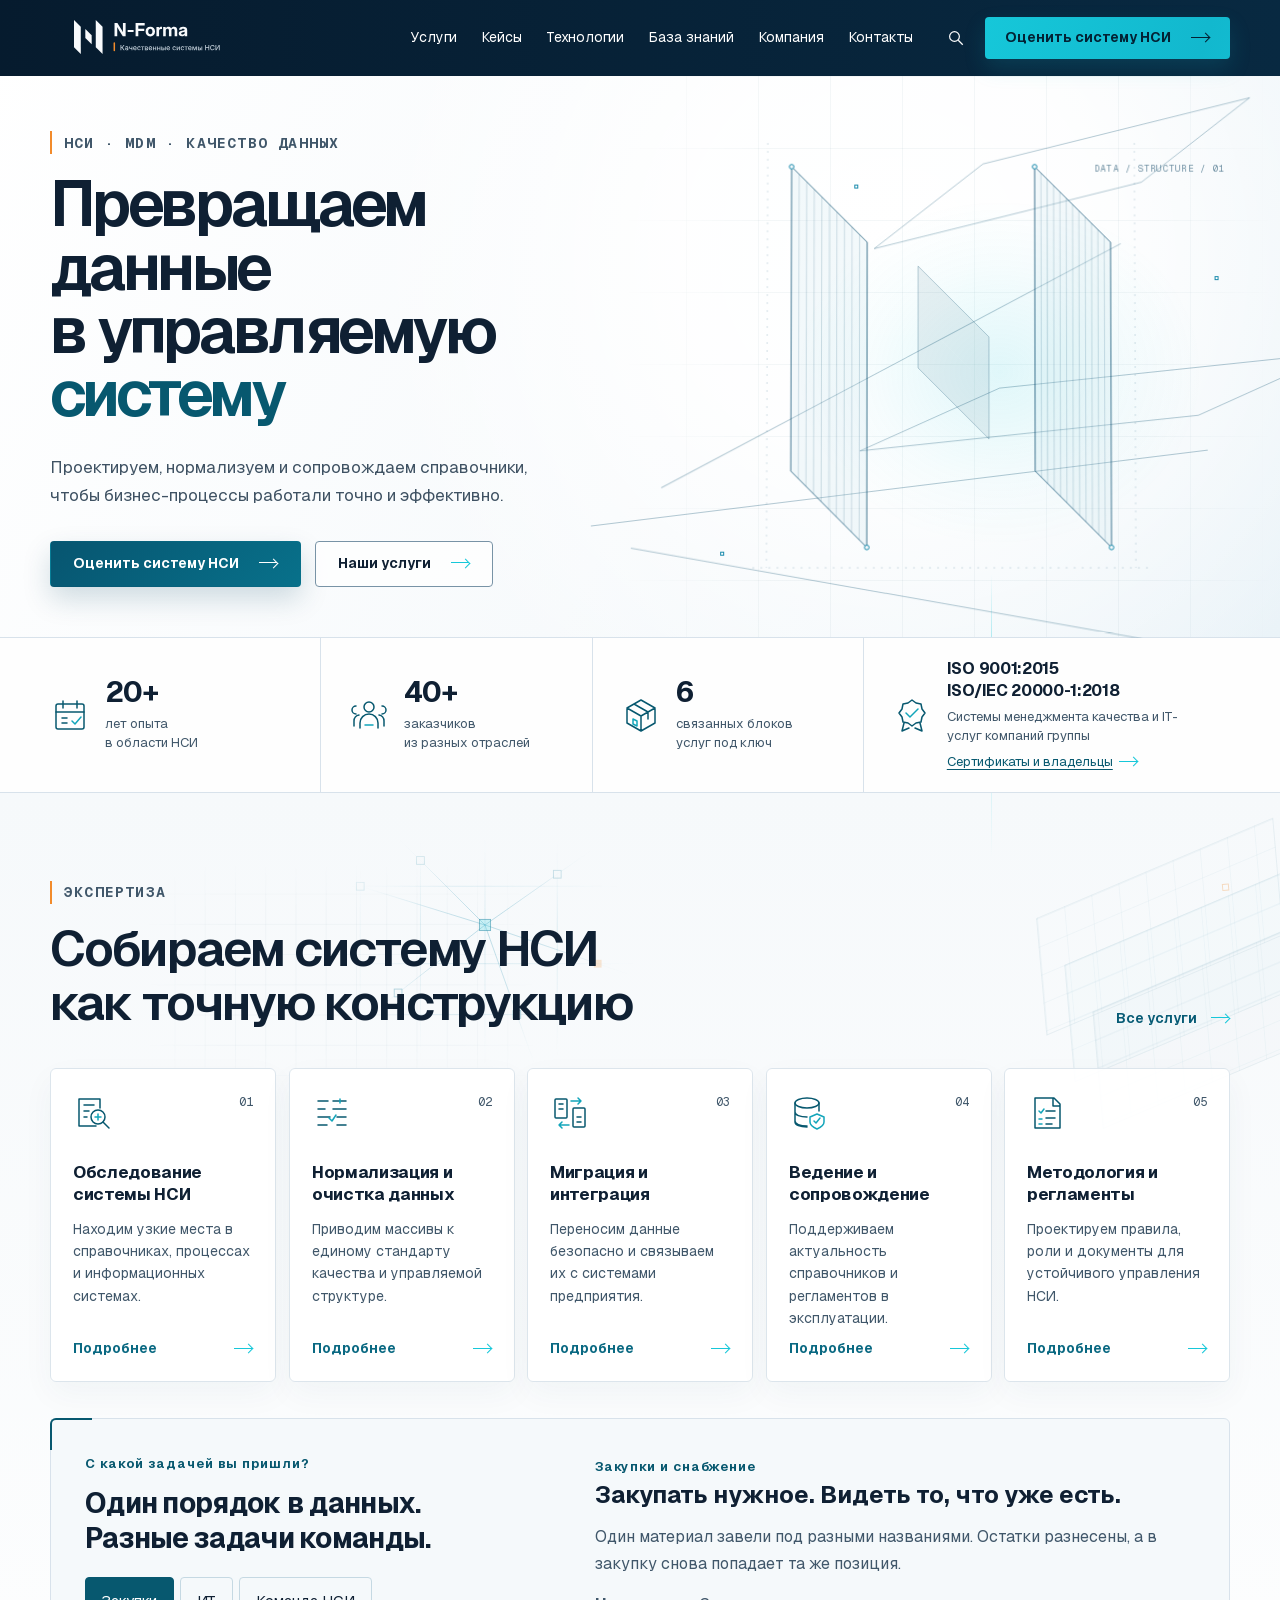
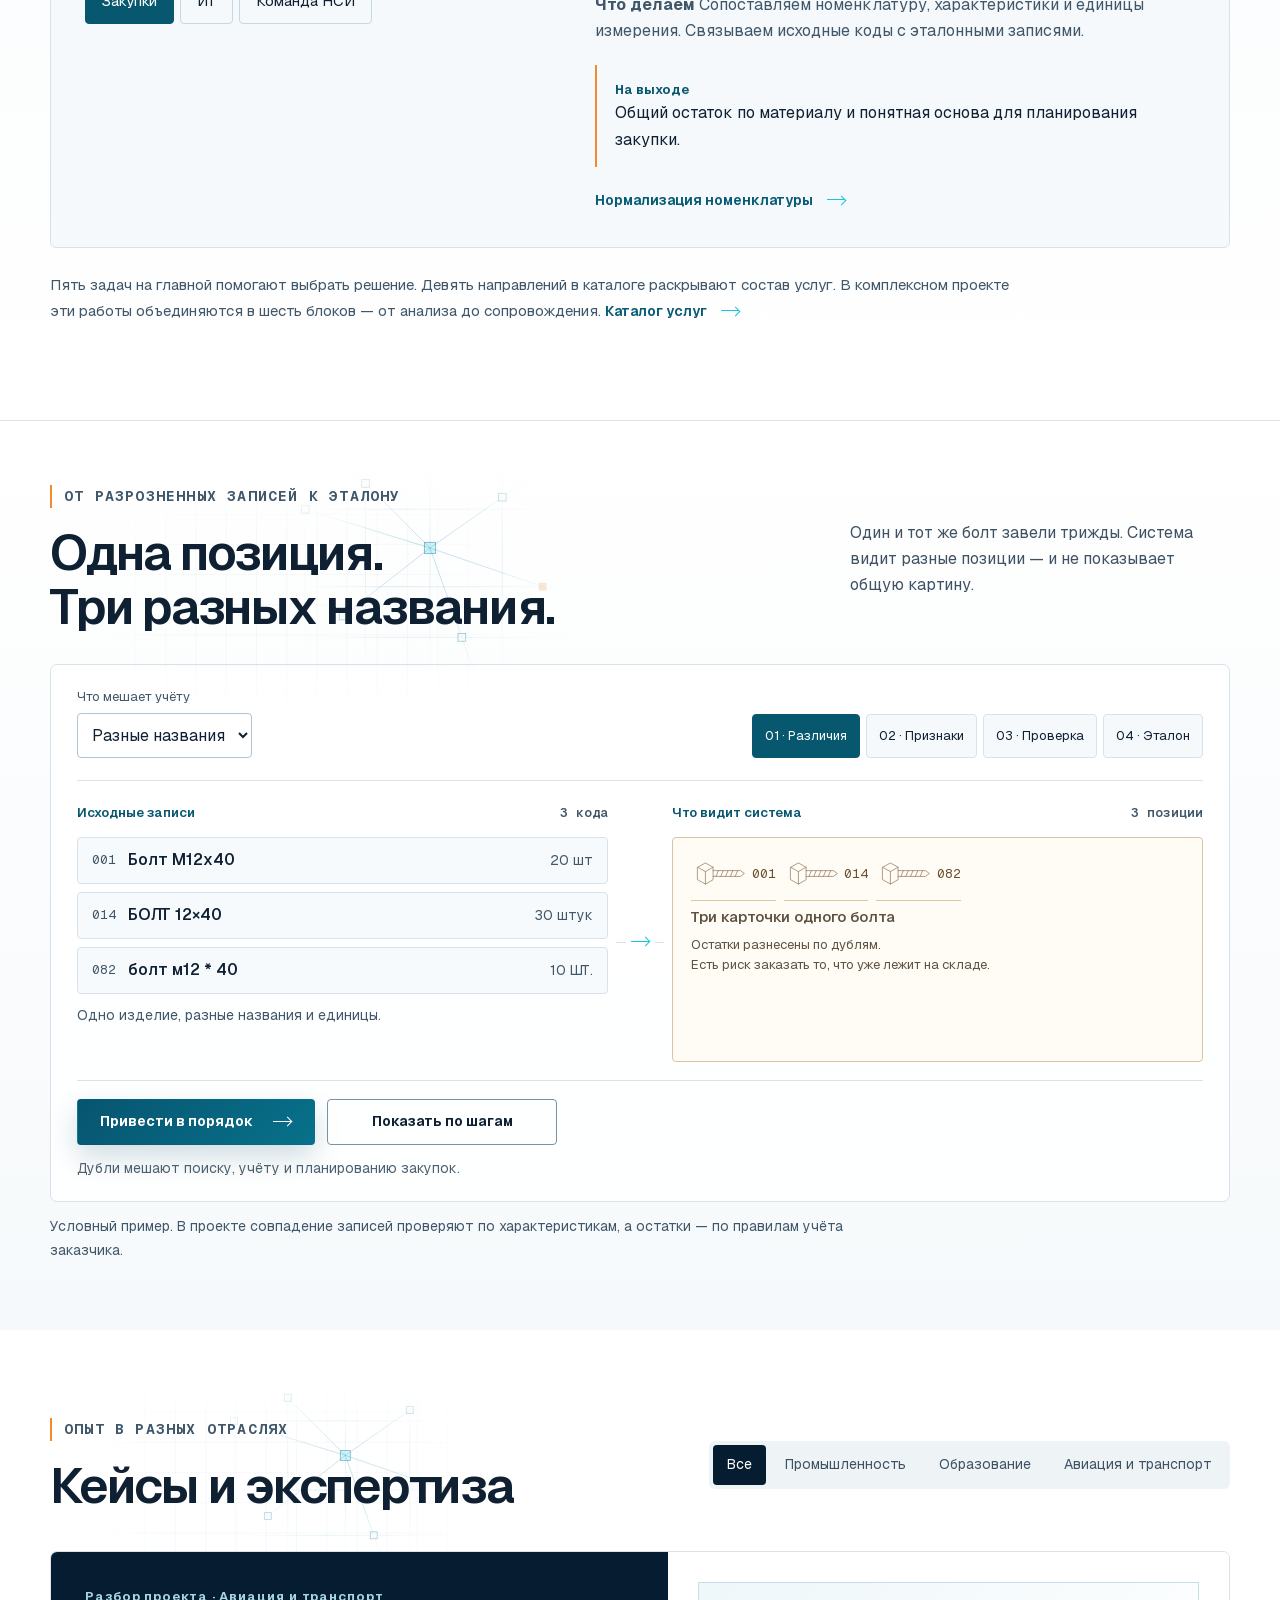
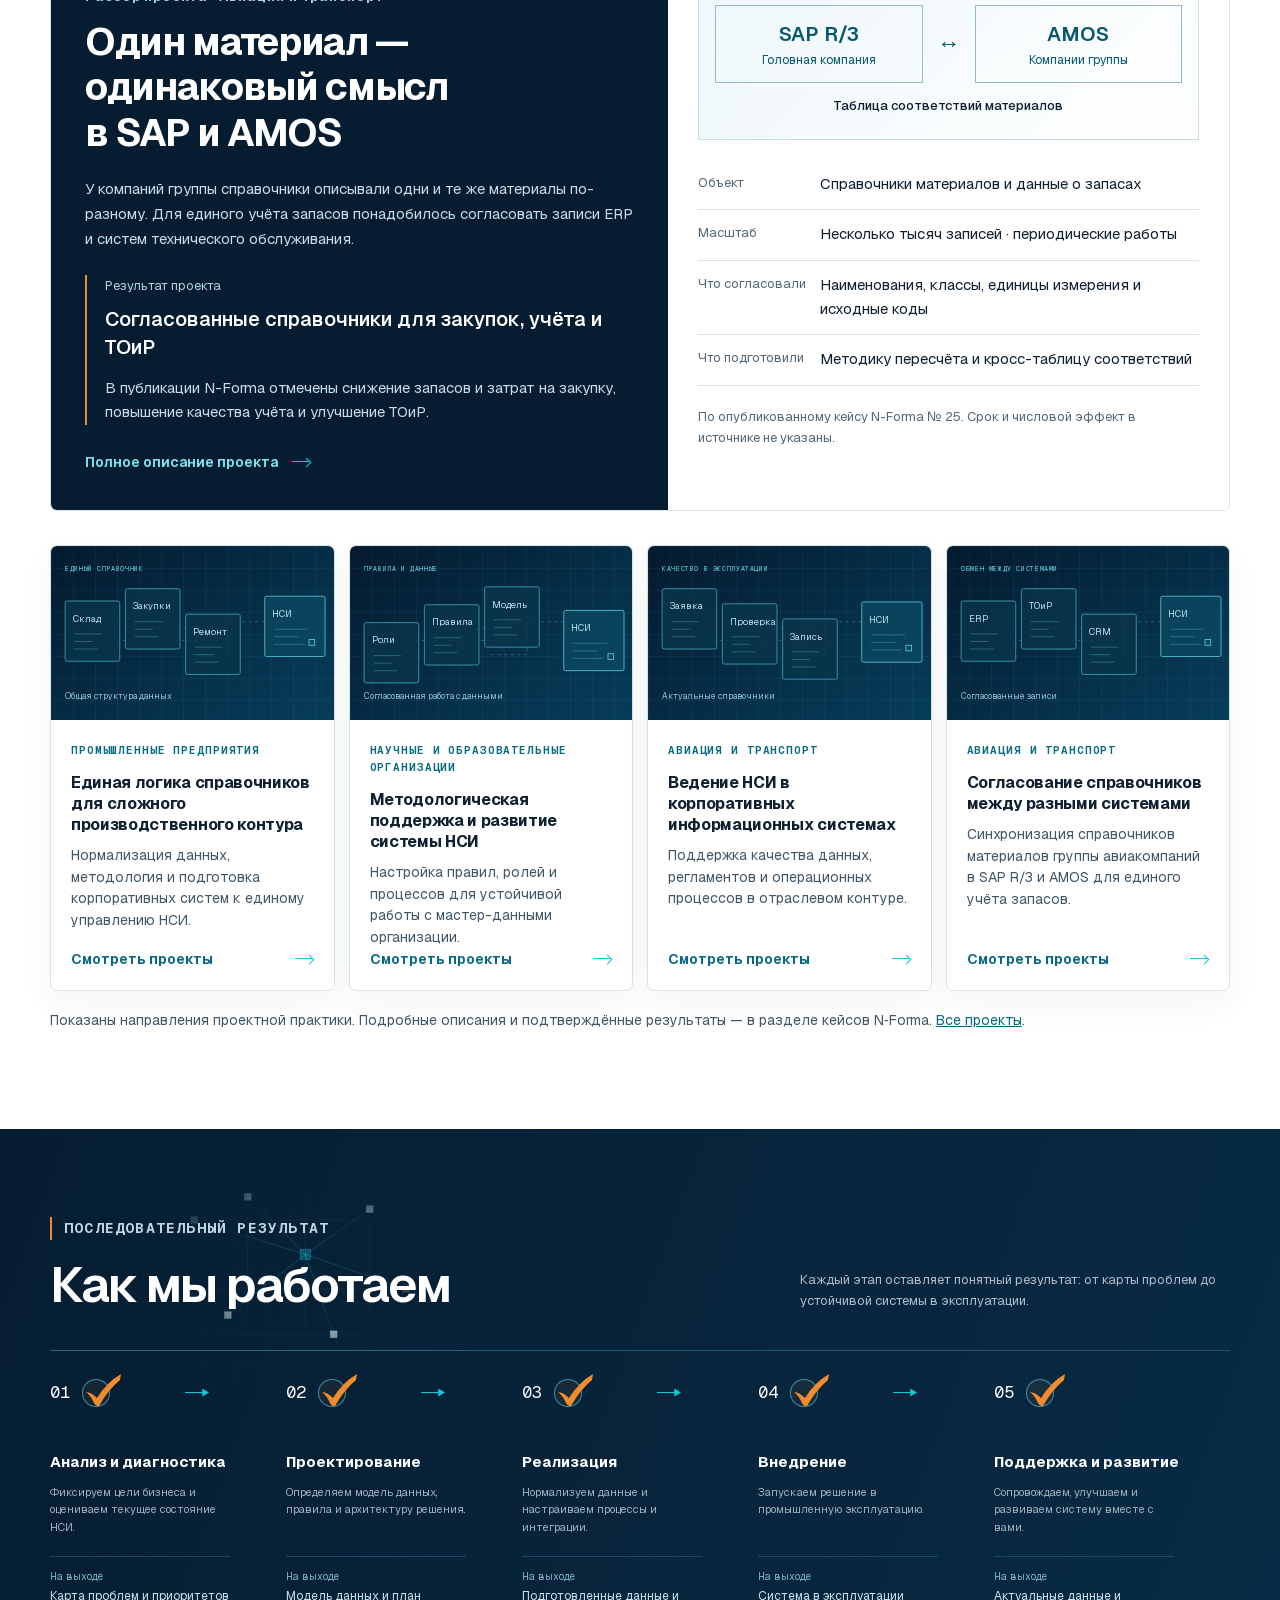
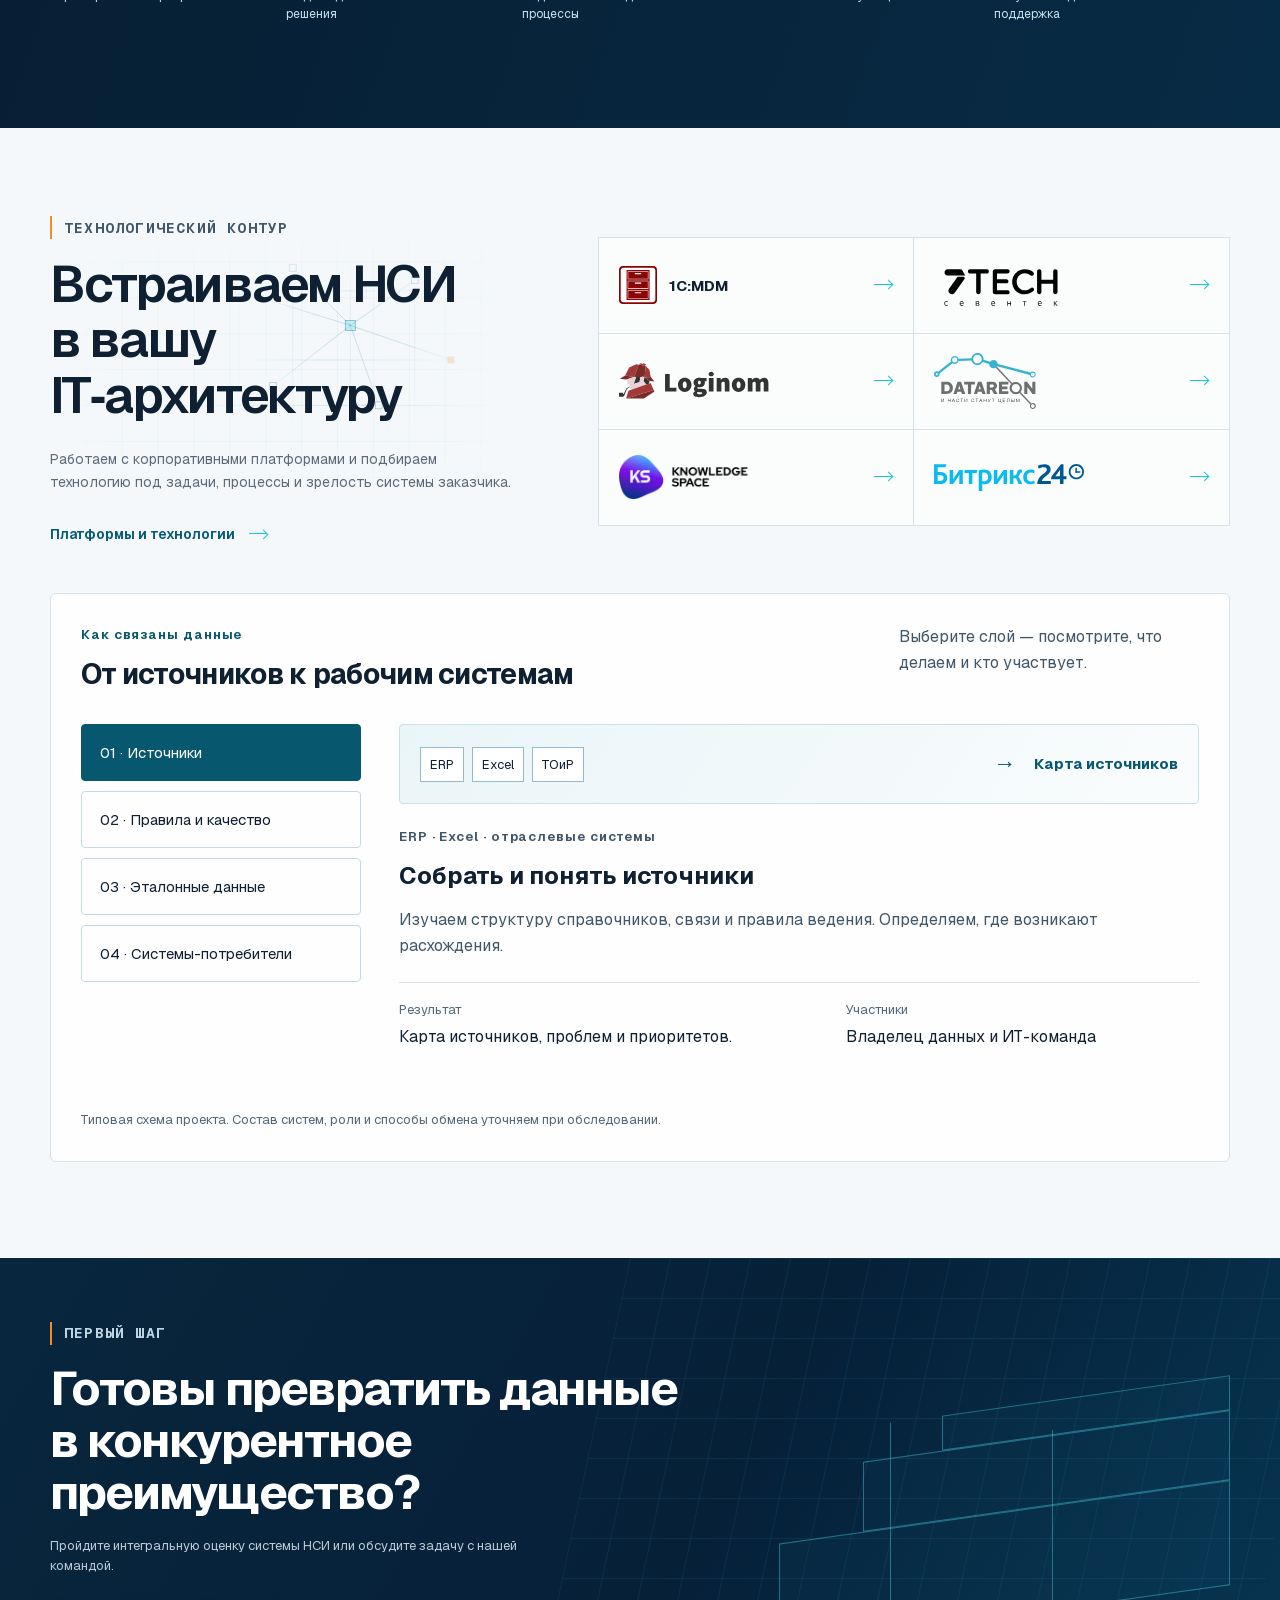
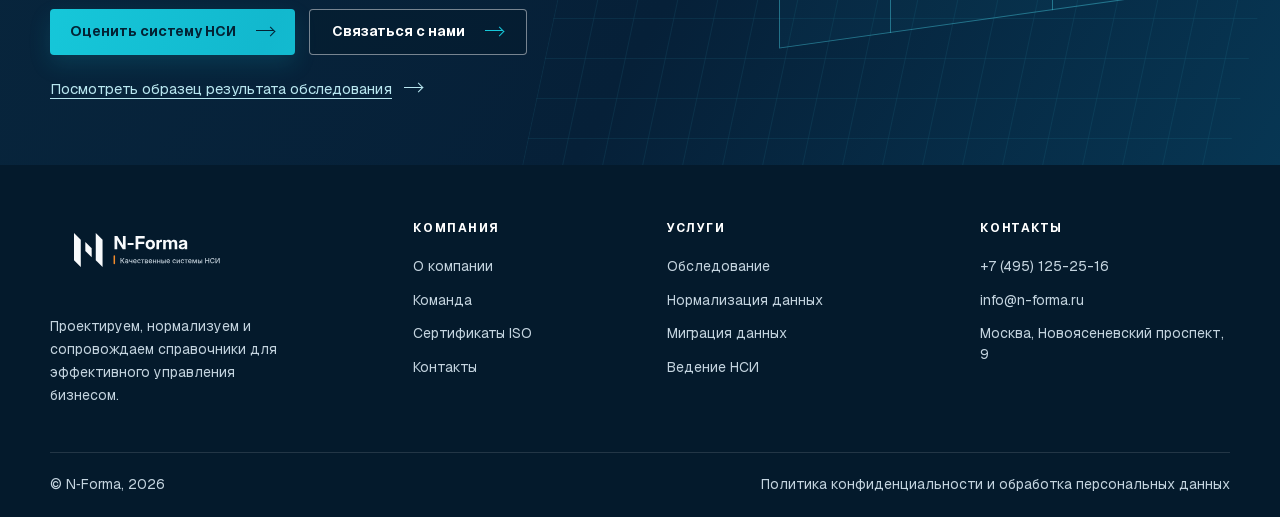
==== index.html @ 67348733 "Update N-Forma website preview" ====
<!doctype html>
<html lang="ru">


<head>


  <meta charset="utf-8"><meta name="viewport" content="width=device-width,initial-scale=1">


  <title>N-Forma — качественные системы НСИ</title>


  <meta name="description" content="Обследование, нормализация и сопровождение системы НСИ. Реальные проекты и понятный путь к решению вашей задачи.">


  <link rel="icon" href="assets/favicon.svg" type="image/svg+xml">


  <link rel="stylesheet" href="styles.css"><script src="data.js?v=3a1f47add6fd" defer></script><script src="prototype-cases.js?v=3a1f47add6fd" defer></script><script src="site-interactions.js?v=3a1f47add6fd" defer></script><script src="main.js?v=3a1f47add6fd" defer></script>


<link rel="stylesheet" href="arrow-alignment.css"><link rel="stylesheet" href="navigation-state.css"><link rel="stylesheet" href="living-blueprint.css?v=c38be927a0c7"><script src="living-blueprint.js?v=c38be927a0c7" defer></script><link rel="stylesheet" href="site-interactions.css?v=3a1f47add6fd"><link rel="stylesheet" href="research-enhancements.css?v=e15703fcad5e"><script src="research-enhancements.js?v=e15703fcad5e" defer></script></head>


<body data-page="home">


  <a class="skip-link" href="#main">К основному содержанию</a><main id="main"><header class="site-header " data-header=""><div class="container nav-wrap"><a class="brand" href="#top" aria-label="N-Forma — на главную"><img class="brand-logo" src="assets/logo-white-accent.svg" alt="N-Forma — Качественные системы НСИ" width="199" height="64"></a><nav class="main-nav" aria-label="Основная навигация"><a href="#solutions">Решения</a><a href="#services">Услуги</a><a href="#cases">Кейсы</a><a href="#partners">Платформы и партнёры</a><a href="#company">Компания</a><a href="#contacts">Контакты</a></nav><a class="button button-cyan header-cta" href="https://n-forma.ru/mdm-form">Оценить систему НСИ <span aria-hidden="true" class="arrow">→</span></a><button class="menu-toggle" type="button" aria-label="Открыть меню" aria-expanded="false"><span></span><span></span><span></span></button></div></header><section class="hero" id="top"><div class="hero-grid" aria-hidden="true"></div><div class="container hero-layout"><div class="hero-copy reveal"><p class="eyebrow"><span></span> НСИ · MDM · качество данных</p><h1>Превращаем данные<br>в управляемую<br><em>систему</em></h1><p class="hero-lead">Проектируем, нормализуем и сопровождаем справочники, чтобы бизнес-процессы работали точно и эффективно.</p><div class="hero-actions"><a class="button button-primary" href="https://n-forma.ru/mdm-form">Оценить систему НСИ <span aria-hidden="true" class="arrow">→</span></a><a class="button button-secondary" href="#services">Наши услуги <span aria-hidden="true" class="arrow">→</span></a></div></div><div class="blueprint" aria-hidden="true"><div class="lb-scene"><div class="lb-aura" aria-hidden="true"></div><div class="blueprint-label">DATA / STRUCTURE / 01</div><div class="building back"><i></i><i></i><i></i></div><div class="building front"><i></i><i></i><i></i><i></i></div><span class="axis axis-a"></span><span class="axis axis-b"></span><span class="axis axis-c"></span><span class="node node-a"></span><span class="node node-b"></span><span class="node node-c"></span></div></div></div></section><section class="trust-strip" id="company"><div class="container trust-grid"><div class="metric"><span class="metric-icon"><svg class="nforma-icon" viewBox="0 0 40 40" fill="none" stroke="currentColor" stroke-width="1.5" stroke-linecap="round" stroke-linejoin="round" aria-hidden="true" focusable="false"><rect x="6" y="9" width="28" height="25" rx="2"/><path d="M6 17h28M13 6v7M27 6v7M12 23h5M12 28h5"/><path class="icon-accent" d="m22 26 3 3 6-7"/></svg></span><strong>20+</strong><p>лет опыта<br>в области НСИ</p></div><div class="metric"><span class="metric-icon"><svg class="nforma-icon" viewBox="0 0 40 40" fill="none" stroke="currentColor" stroke-width="1.5" stroke-linecap="round" stroke-linejoin="round" aria-hidden="true" focusable="false"><circle cx="20" cy="12" r="5"/><path d="M11 33v-5a9 9 0 0 1 18 0v5M7 11a4 4 0 0 0 0 8M33 11a4 4 0 0 1 0 8M5 31v-5a6 6 0 0 1 5-6M35 31v-5a6 6 0 0 0-5-6"/><path class="icon-accent" d="M16 30h8"/></svg></span><strong>40+</strong><p>заказчиков<br>из разных отраслей</p></div><div class="metric"><span class="metric-icon"><svg class="nforma-icon" viewBox="0 0 40 40" fill="none" stroke="currentColor" stroke-width="1.5" stroke-linecap="round" stroke-linejoin="round" aria-hidden="true" focusable="false"><path d="m20 5 14 8v15l-14 8-14-8V13ZM6 13l14 8 14-8M20 21v15M13 9l14 8v7"/><path class="icon-accent" d="m12 24 4 2v5l-4-2Z"/></svg></span><strong>6</strong><p>связанных блоков<br>услуг под ключ</p></div><div class="metric metric-wide"><span class="metric-icon"><svg class="nforma-icon" viewBox="0 0 40 40" fill="none" stroke="currentColor" stroke-width="1.5" stroke-linecap="round" stroke-linejoin="round" aria-hidden="true" focusable="false"><path d="m20 5 4 3 5 1 1 5 3 4-3 4-1 5-5 1-4 3-4-3-5-1-1-5-3-4 3-4 1-5 5-1ZM12 28l-2 8 7-3M28 28l2 8-7-3"/><path class="icon-accent" d="m14 18 4 4 8-8"/></svg></span><strong class="certification-standards"><span>ISO 9001:2015</span><span>ISO/IEC 20000-1:2018</span></strong><p>Системы менеджмента качества и IT-услуг компаний группы<br><a class="certification-link" href="https://n-forma.ru/iso-certificates">Сертификаты и владельцы <span class="arrow" aria-hidden="true">→</span></a></p></div></div></section><section class="section services-section" id="services"><div class="layer-stack" aria-hidden="true"><span></span><span></span><span></span><i></i></div><div class="container"><div class="section-heading"><div><p class="eyebrow"><span></span> Экспертиза</p><h2>Собираем систему НСИ<br>как точную конструкцию</h2></div><a class="text-link" href="https://n-forma.ru/services">Все услуги <span aria-hidden="true" class="arrow">→</span></a></div><div class="services-grid" id="solutions"><a class="service-card" href="https://n-forma.ru/inspection"><div class="service-top"><span class="service-icon"><svg class="nforma-icon" viewBox="0 0 40 40" fill="none" stroke="currentColor" stroke-width="1.5" stroke-linecap="round" stroke-linejoin="round" aria-hidden="true" focusable="false"><path d="M23 33H6V6h21v9M11 12h10M11 18h5M11 24h3"/><circle cx="25" cy="24" r="7"/><path d="m30 29 6 6"/><path class="icon-accent" d="M22 24h6M25 21v6"/></svg></span><span class="service-no">01</span></div><h3>Обследование системы НСИ</h3><p>Находим узкие места в справочниках, процессах и информационных системах.</p><span class="card-link">Подробнее <span aria-hidden="true" class="arrow">→</span></span></a><a class="service-card" href="https://n-forma.ru/normalization"><div class="service-top"><span class="service-icon"><svg class="nforma-icon" viewBox="0 0 40 40" fill="none" stroke="currentColor" stroke-width="1.5" stroke-linecap="round" stroke-linejoin="round" aria-hidden="true" focusable="false"><path d="M6 8h10M6 16h7M6 24h12M6 32h9M21 8h13M21 16h13M25 24h9M25 32h9"/><path class="icon-accent" d="m17 25 3 3 4-6M28 6v4"/></svg></span><span class="service-no">02</span></div><h3>Нормализация и очистка данных</h3><p>Приводим массивы к единому стандарту качества и управляемой структуре.</p><span class="card-link">Подробнее <span aria-hidden="true" class="arrow">→</span></span></a><a class="service-card" href="https://n-forma.ru/migration"><div class="service-top"><span class="service-icon"><svg class="nforma-icon" viewBox="0 0 40 40" fill="none" stroke="currentColor" stroke-width="1.5" stroke-linecap="round" stroke-linejoin="round" aria-hidden="true" focusable="false"><rect x="5" y="6" width="12" height="19" rx="1"/><rect x="23" y="15" width="12" height="19" rx="1"/><path d="M9 11h4M9 16h4M27 24h4M27 29h4"/><path class="icon-accent" d="M21 8h10l-3-3M31 8l-3 3M19 32H9l3-3M9 32l3 3"/></svg></span><span class="service-no">03</span></div><h3>Миграция и интеграция</h3><p>Переносим данные безопасно и связываем их с системами предприятия.</p><span class="card-link">Подробнее <span aria-hidden="true" class="arrow">→</span></span></a><a class="service-card" href="https://n-forma.ru/outsourcing-outstaffing"><div class="service-top"><span class="service-icon"><svg class="nforma-icon" viewBox="0 0 40 40" fill="none" stroke="currentColor" stroke-width="1.5" stroke-linecap="round" stroke-linejoin="round" aria-hidden="true" focusable="false"><ellipse cx="18" cy="10" rx="12" ry="5"/><path d="M6 10v19c0 3 5 5 12 5M30 10v8M6 19c0 3 5 5 12 5M6 28c0 3 5 5 12 5"/><path class="icon-accent" d="m28 21 7 3v5c0 4-7 7-7 7s-7-3-7-7v-5ZM25 28l2 2 4-5"/></svg></span><span class="service-no">04</span></div><h3>Ведение и сопровождение</h3><p>Поддерживаем актуальность справочников и регламентов в эксплуатации.</p><span class="card-link">Подробнее <span aria-hidden="true" class="arrow">→</span></span></a><a class="service-card" href="https://n-forma.ru/methodology"><div class="service-top"><span class="service-icon"><svg class="nforma-icon" viewBox="0 0 40 40" fill="none" stroke="currentColor" stroke-width="1.5" stroke-linecap="round" stroke-linejoin="round" aria-hidden="true" focusable="false"><path d="M8 5h19l6 6v24H8ZM26 5v8h7M19 18h9M19 25h9M19 31h6"/><path class="icon-accent" d="m12 18 2 2 3-4M12 26h3M12 31h3"/></svg></span><span class="service-no">05</span></div><h3>Методология и регламенты</h3><p>Проектируем правила, роли и документы для устойчивого управления НСИ.</p><span class="card-link">Подробнее <span aria-hidden="true" class="arrow">→</span></span></a></div><!-- rx:roles:start --><div class="rx-roles" data-rx-tabs><div class="rx-role-intro"><p class="rx-kicker">С какой задачей вы пришли?</p><h3>Один порядок в данных.<br>Разные задачи команды.</h3><div class="rx-tabs" role="tablist" aria-label="Ваша задача"><button type="button" role="tab" id="roles-tab-0" aria-controls="roles-panel-0" aria-selected="true" tabindex="0">Закупки</button><button type="button" role="tab" id="roles-tab-1" aria-controls="roles-panel-1" aria-selected="false" tabindex="-1">ИТ</button><button type="button" role="tab" id="roles-tab-2" aria-controls="roles-panel-2" aria-selected="false" tabindex="-1">Команда НСИ</button></div></div><div class="rx-role-content"><div role="tabpanel" id="roles-panel-0" aria-labelledby="roles-tab-0" tabindex="0" ><span class="rx-kicker">Закупки и снабжение</span><h4>Закупать нужное. Видеть то, что уже есть.</h4><p>Один материал завели под разными названиями. Остатки разнесены, а в закупку снова попадает та же позиция.</p><p><strong>Что делаем</strong> Сопоставляем номенклатуру, характеристики и единицы измерения. Связываем исходные коды с эталонными записями.</p><div class="rx-role-result"><span>На выходе</span>Общий остаток по материалу и понятная основа для планирования закупки.</div><a class="text-link" href="https://n-forma.ru/normalization">Нормализация номенклатуры <span class="arrow" aria-hidden="true">→</span></a></div><div role="tabpanel" id="roles-panel-1" aria-labelledby="roles-tab-1" tabindex="0" hidden><span class="rx-kicker">ИТ и архитектура</span><h4>Связать системы общим языком данных.</h4><p>В ERP и отраслевых системах разные коды, форматы и правила. При переносе расхождения переходят в новую систему.</p><p><strong>Что делаем</strong> Проектируем модель и таблицы соответствия, готовим данные к переносу и проверяем результат загрузки.</p><div class="rx-role-result"><span>На выходе</span>Согласованные справочники и контролируемый переход между системами.</div><a class="text-link" href="https://n-forma.ru/migration">Миграция и интеграция <span class="arrow" aria-hidden="true">→</span></a></div><div role="tabpanel" id="roles-panel-2" aria-labelledby="roles-tab-2" tabindex="0" hidden><span class="rx-kicker">Команда НСИ</span><h4>Сохранить порядок после запуска.</h4><p>Правила есть в отдельных файлах, заявки проверяют вручную, а качество справочника зависит от конкретных сотрудников.</p><p><strong>Что делаем</strong> Определяем роли, проверки и маршрут согласования. Готовим регламенты и организуем ведение справочников.</p><div class="rx-role-result"><span>На выходе</span>Понятная ответственность за каждую запись и повторяемый процесс контроля.</div><a class="text-link" href="https://n-forma.ru/outsourcing-outstaffing">Ведение и сопровождение НСИ <span class="arrow" aria-hidden="true">→</span></a></div></div></div><!-- rx:roles:end --><p class="service-scope-note">Пять задач на главной помогают выбрать решение. Девять направлений в каталоге раскрывают состав услуг. В комплексном проекте эти работы объединяются в шесть блоков — от анализа до сопровождения. <a class="text-link" href="services.html">Каталог услуг <span class="arrow" aria-hidden="true">→</span></a></p></div></section><section class="section normalization-section" id="normalization-example"><div class="container"><div class="section-heading"><div><p class="eyebrow"><span></span>От разрозненных записей к эталону</p><h2>Одна позиция.<br>Три разных названия.</h2></div><p class="demo-lead">Один и тот же болт завели трижды. Система видит разные позиции — и не показывает общую картину.</p></div>
  <div class="normalization-demo" data-normalization-demo data-state="raw" data-stage="0">
    <div class="rx-demo-toolbar"><label>Что мешает учёту<select data-demo-mode><option value="names">Разные названия</option><option value="units">Разные единицы</option></select></label><div class="rx-demo-stages" role="group" aria-label="Шаги нормализации"><button type="button" data-demo-stage="0" aria-pressed="true">01 · Различия</button><button type="button" data-demo-stage="1" aria-pressed="false">02 · Признаки</button><button type="button" data-demo-stage="2" aria-pressed="false">03 · Проверка</button><button type="button" data-demo-stage="3" aria-pressed="false">04 · Эталон</button></div></div>
    <div class="demo-source"><div class="demo-column-head"><span>Исходные записи</span><span class="demo-count">3 кода</span></div><ul class="demo-records"><li><span class="demo-record-id">001</span><strong><span data-attribute="kind">Болт</span> <span data-attribute="diameter">М12</span>х<span data-attribute="length">40</span></strong><span class="demo-record-unit">20 шт</span></li><li><span class="demo-record-id">014</span><strong><span data-attribute="kind">БОЛТ</span> <span data-attribute="diameter">12</span>×<span data-attribute="length">40</span></strong><span class="demo-record-unit">30 штук</span></li><li><span class="demo-record-id">082</span><strong><span data-attribute="kind">болт</span> <span data-attribute="diameter">м12</span> * <span data-attribute="length">40</span></strong><span class="demo-record-unit">10 ШТ.</span></li></ul><p class="demo-source-note">Одно изделие, разные названия и единицы.</p></div>
    <div class="demo-connector" aria-hidden="true"><span></span><span class="arrow">→</span><span></span></div>
    <div class="demo-target"><div class="demo-column-head"><span data-demo-target-title>Что видит система</span><span class="demo-count" data-demo-target-count>3 позиции</span></div><div class="demo-placeholder" data-demo-placeholder><div class="demo-duplicates" aria-hidden="true"><span><svg class="demo-bolt" viewBox="0 0 120 64" aria-hidden="true" focusable="false"><path d="M14 19 30 10l16 9v26l-16 9-16-9ZM14 19l16 9 16-9M30 28v26M46 26h57l8 6-8 6H46"/><path d="m57 26-5 12m15-12-5 12m15-12-5 12m15-12-5 12m15-12-5 12"/></svg><b>001</b></span><span><svg class="demo-bolt" viewBox="0 0 120 64" aria-hidden="true" focusable="false"><path d="M14 19 30 10l16 9v26l-16 9-16-9ZM14 19l16 9 16-9M30 28v26M46 26h57l8 6-8 6H46"/><path d="m57 26-5 12m15-12-5 12m15-12-5 12m15-12-5 12m15-12-5 12"/></svg><b>014</b></span><span><svg class="demo-bolt" viewBox="0 0 120 64" aria-hidden="true" focusable="false"><path d="M14 19 30 10l16 9v26l-16 9-16-9ZM14 19l16 9 16-9M30 28v26M46 26h57l8 6-8 6H46"/><path d="m57 26-5 12m15-12-5 12m15-12-5 12m15-12-5 12m15-12-5 12"/></svg><b>082</b></span></div><strong>Три карточки одного болта</strong><p>Остатки разнесены по дублям.<br>Есть риск заказать то, что уже лежит на складе.</p></div><div class="rx-demo-work" data-demo-work hidden></div><div class="demo-result" id="normalization-result" data-demo-result hidden><div class="demo-result-head"><span class="demo-bolt-assembly" aria-hidden="true"><svg class="demo-bolt" viewBox="0 0 120 64" aria-hidden="true" focusable="false"><path d="M14 19 30 10l16 9v26l-16 9-16-9ZM14 19l16 9 16-9M30 28v26M46 26h57l8 6-8 6H46"/><path d="m57 26-5 12m15-12-5 12m15-12-5 12m15-12-5 12m15-12-5 12"/></svg><svg class="demo-bolt" viewBox="0 0 120 64" aria-hidden="true" focusable="false"><path d="M14 19 30 10l16 9v26l-16 9-16-9ZM14 19l16 9 16-9M30 28v26M46 26h57l8 6-8 6H46"/><path d="m57 26-5 12m15-12-5 12m15-12-5 12m15-12-5 12m15-12-5 12"/></svg><svg class="demo-bolt" viewBox="0 0 120 64" aria-hidden="true" focusable="false"><path d="M14 19 30 10l16 9v26l-16 9-16-9ZM14 19l16 9 16-9M30 28v26M46 26h57l8 6-8 6H46"/><path d="m57 26-5 12m15-12-5 12m15-12-5 12m15-12-5 12m15-12-5 12"/></svg></span><div><span class="demo-result-kicker">Единая запись · 001</span><h3><span data-attribute="kind">Болт</span> <span data-attribute="diameter">М12</span>×<span data-attribute="length">40</span></h3><p>Диаметр 12 мм · длина 40 мм</p></div></div><div class="demo-stock"><span>Общий остаток</span><strong>60 <small>шт.</small></strong></div><p class="demo-merged">3 записи → 1 эталон. Остаток виден целиком.</p></div></div>
    <div class="demo-controls"><button type="button" class="button button-primary" data-demo-toggle aria-controls="normalization-result" aria-expanded="false"><span data-demo-button-label>Привести в порядок</span><span class="arrow" aria-hidden="true">→</span></button><button type="button" class="button button-secondary" data-demo-play aria-pressed="false">Показать по шагам</button><p class="demo-status" role="status" aria-live="polite" data-demo-status>Дубли мешают поиску, учёту и планированию закупок.</p></div>
  </div><p class="demo-note">Условный пример. В проекте совпадение записей проверяют по характеристикам, а остатки — по правилам учёта заказчика.</p></div></section><section class="section cases-section" id="cases"><div class="container"><div class="section-heading cases-heading"><div><p class="eyebrow"><span></span> Опыт в разных отраслях</p><h2>Кейсы и экспертиза</h2></div><div class="filters" aria-label="Фильтр кейсов"><button type="button" class="filter is-active" aria-pressed="true">Все</button><button type="button" class="filter" aria-pressed="false">Промышленность</button><button type="button" class="filter" aria-pressed="false">Образование</button><button type="button" class="filter" aria-pressed="false">Авиация и транспорт</button></div></div><!-- rx:featured:start --><article class="rx-featured" aria-labelledby="featured-case-title"><div class="rx-feature-story"><p class="rx-kicker">Разбор проекта · Авиация и транспорт</p><h3 id="featured-case-title">Один материал —<br>одинаковый смысл<br>в SAP и AMOS</h3><p>У компаний группы справочники описывали одни и те же материалы по-разному. Для единого учёта запасов понадобилось согласовать записи ERP и систем технического обслуживания.</p><div class="rx-case-result"><span>Результат проекта</span><strong>Согласованные справочники для закупок, учёта и ТОиР</strong><p>В публикации N-Forma отмечены снижение запасов и затрат на закупку, повышение качества учёта и улучшение ТОиР.</p></div><a class="text-link" href="https://n-forma.ru/project_25">Полное описание проекта <span class="arrow" aria-hidden="true">→</span></a></div><div class="rx-case-passport"><div class="rx-case-diagram" aria-label="Согласование справочников SAP R/3 и AMOS"><span>SAP R/3<small>Головная компания</small></span><b aria-hidden="true">↔</b><span>AMOS<small>Компании группы</small></span><strong>Таблица соответствий материалов</strong></div><dl><div><dt>Объект</dt><dd>Справочники материалов и данные о запасах</dd></div><div><dt>Масштаб</dt><dd>Несколько тысяч записей · периодические работы</dd></div><div><dt>Что согласовали</dt><dd>Наименования, классы, единицы измерения и исходные коды</dd></div><div><dt>Что подготовили</dt><dd>Методику пересчёта и кросс-таблицу соответствий</dd></div></dl><p class="rx-footnote">По опубликованному кейсу N-Forma № 25. Срок и числовой эффект в источнике не указаны.</p></div></article><!-- rx:featured:end --><div class="cases-grid"><article class="case-card"><div class="case-visual factory" aria-hidden="true"><span class="case-grid-lines"></span><svg class="case-schematic" viewBox="0 0 300 174" aria-hidden="true" focusable="false"><text class="schematic-caption" x="15" y="21">ЕДИНЫЙ СПРАВОЧНИК</text><path class="schematic-route" d="M48 95H188V75H248M99 82H188M150 110H188V75"/><g class="schematic-plane plane-0" style="--plane-shift:12px"><rect x="15" y="53" width="58" height="64" rx="2"/><path class="schematic-data" d="M25 88h29m-29 8h19m-19 8h25"/><text x="23" y="75">Склад</text></g><g class="schematic-plane plane-1" style="--plane-shift:4px"><rect x="79" y="40" width="58" height="64" rx="2"/><path class="schematic-data" d="M89 75h29m-29 8h19m-19 8h25"/><text x="87" y="62">Закупки</text></g><g class="schematic-plane plane-2" style="--plane-shift:-4px"><rect x="143" y="67" width="58" height="64" rx="2"/><path class="schematic-data" d="M153 102h29m-29 8h19m-19 8h25"/><text x="151" y="89">Ремонт</text></g><g class="schematic-plane plane-3" style="--plane-shift:-10px"><rect x="227" y="48" width="64" height="64" rx="2"/><path class="schematic-data" d="M237 83h36m-36 8h26m-26 8h32"/><text x="235" y="70">НСИ</text><rect class="schematic-node" x="274" y="94" width="6" height="6"/></g><text class="schematic-note" x="15" y="157">Общая структура данных</text></svg></div><div class="case-copy"><span class="case-tag">Промышленные предприятия</span><h3>Единая логика справочников для сложного производственного контура</h3><p>Нормализация данных, методология и подготовка корпоративных систем к единому управлению НСИ.</p><a class="card-link" href="https://n-forma.ru/our-cases">Смотреть проекты <span class="arrow" aria-hidden="true">→</span></a></div></article><article class="case-card"><div class="case-visual campus" aria-hidden="true"><span class="case-grid-lines"></span><svg class="case-schematic" viewBox="0 0 300 174" aria-hidden="true" focusable="false"><text class="schematic-caption" x="15" y="21">ПРАВИЛА И ДАННЫЕ</text><path class="schematic-route" d="M48 95H188V75H248M99 82H188M150 110H188V75"/><g class="schematic-plane plane-0" style="--plane-shift:12px"><rect x="15" y="76" width="58" height="64" rx="2"/><path class="schematic-data" d="M25 111h29m-29 8h19m-19 8h25"/><text x="23" y="98">Роли</text></g><g class="schematic-plane plane-1" style="--plane-shift:4px"><rect x="79" y="57" width="58" height="64" rx="2"/><path class="schematic-data" d="M89 92h29m-29 8h19m-19 8h25"/><text x="87" y="79">Правила</text></g><g class="schematic-plane plane-2" style="--plane-shift:-4px"><rect x="143" y="38" width="58" height="64" rx="2"/><path class="schematic-data" d="M153 73h29m-29 8h19m-19 8h25"/><text x="151" y="60">Модель</text></g><g class="schematic-plane plane-3" style="--plane-shift:-10px"><rect x="227" y="63" width="64" height="64" rx="2"/><path class="schematic-data" d="M237 98h36m-36 8h26m-26 8h32"/><text x="235" y="85">НСИ</text><rect class="schematic-node" x="274" y="109" width="6" height="6"/></g><text class="schematic-note" x="15" y="157">Согласованная работа с данными</text></svg></div><div class="case-copy"><span class="case-tag">Научные и образовательные организации</span><h3>Методологическая поддержка и развитие системы НСИ</h3><p>Настройка правил, ролей и процессов для устойчивой работы с мастер-данными организации.</p><a class="card-link" href="https://n-forma.ru/our-cases">Смотреть проекты <span class="arrow" aria-hidden="true">→</span></a></div></article><article class="case-card"><div class="case-visual transport" aria-hidden="true"><span class="case-grid-lines"></span><svg class="case-schematic" viewBox="0 0 300 174" aria-hidden="true" focusable="false"><text class="schematic-caption" x="15" y="21">КАЧЕСТВО В ЭКСПЛУАТАЦИИ</text><path class="schematic-route" d="M48 95H188V75H248M99 82H188M150 110H188V75"/><g class="schematic-plane plane-0" style="--plane-shift:12px"><rect x="15" y="40" width="58" height="64" rx="2"/><path class="schematic-data" d="M25 75h29m-29 8h19m-19 8h25"/><text x="23" y="62">Заявка</text></g><g class="schematic-plane plane-1" style="--plane-shift:4px"><rect x="79" y="56" width="58" height="64" rx="2"/><path class="schematic-data" d="M89 91h29m-29 8h19m-19 8h25"/><text x="87" y="78">Проверка</text></g><g class="schematic-plane plane-2" style="--plane-shift:-4px"><rect x="143" y="72" width="58" height="64" rx="2"/><path class="schematic-data" d="M153 107h29m-29 8h19m-19 8h25"/><text x="151" y="94">Запись</text></g><g class="schematic-plane plane-3" style="--plane-shift:-10px"><rect x="227" y="54" width="64" height="64" rx="2"/><path class="schematic-data" d="M237 89h36m-36 8h26m-26 8h32"/><text x="235" y="76">НСИ</text><rect class="schematic-node" x="274" y="100" width="6" height="6"/></g><text class="schematic-note" x="15" y="157">Актуальные справочники</text></svg></div><div class="case-copy"><span class="case-tag">Авиация и транспорт</span><h3>Ведение НСИ в корпоративных информационных системах</h3><p>Поддержка качества данных, регламентов и операционных процессов в отраслевом контуре.</p><a class="card-link" href="https://n-forma.ru/our-cases">Смотреть проекты <span class="arrow" aria-hidden="true">→</span></a></div></article><article class="case-card"><div class="case-visual digital" aria-hidden="true"><span class="case-grid-lines"></span><svg class="case-schematic" viewBox="0 0 300 174" aria-hidden="true" focusable="false"><text class="schematic-caption" x="15" y="21">ОБМЕН МЕЖДУ СИСТЕМАМИ</text><path class="schematic-route" d="M48 95H188V75H248M99 82H188M150 110H188V75"/><g class="schematic-plane plane-0" style="--plane-shift:12px"><rect x="15" y="53" width="58" height="64" rx="2"/><path class="schematic-data" d="M25 88h29m-29 8h19m-19 8h25"/><text x="23" y="75">ERP</text></g><g class="schematic-plane plane-1" style="--plane-shift:4px"><rect x="79" y="40" width="58" height="64" rx="2"/><path class="schematic-data" d="M89 75h29m-29 8h19m-19 8h25"/><text x="87" y="62">ТОиР</text></g><g class="schematic-plane plane-2" style="--plane-shift:-4px"><rect x="143" y="67" width="58" height="64" rx="2"/><path class="schematic-data" d="M153 102h29m-29 8h19m-19 8h25"/><text x="151" y="89">CRM</text></g><g class="schematic-plane plane-3" style="--plane-shift:-10px"><rect x="227" y="48" width="64" height="64" rx="2"/><path class="schematic-data" d="M237 83h36m-36 8h26m-26 8h32"/><text x="235" y="70">НСИ</text><rect class="schematic-node" x="274" y="94" width="6" height="6"/></g><text class="schematic-note" x="15" y="157">Согласованные записи</text></svg></div><div class="case-copy"><span class="case-tag">Авиация и транспорт</span><h3>Согласование справочников между разными системами</h3><p>Синхронизация справочников материалов группы авиакомпаний в SAP R/3 и AMOS для единого учёта запасов.</p><a class="card-link" href="https://n-forma.ru/project_25">Смотреть проекты <span class="arrow" aria-hidden="true">→</span></a></div></article></div><p class="case-note">Показаны направления проектной практики. Подробные описания и подтверждённые результаты — в разделе кейсов N‑Forma. <a href="cases.html">Все проекты</a>.</p></div></section><section class="section process-section" id="approach"><div class="container"><div class="section-heading process-heading"><div><p class="eyebrow eyebrow-light"><span></span> Последовательный результат</p><h2>Как мы работаем</h2></div><p>Каждый этап оставляет понятный результат: от карты проблем до устойчивой системы в эксплуатации.</p></div><div class="steps-grid"><article class="step"><div class="step-head"><span>01</span><i aria-hidden="true"><svg viewBox="0 0 40 40" aria-hidden="true" focusable="false"><defs><mask id="step-ink-1" maskUnits="userSpaceOnUse" x="0" y="-6" width="44" height="48"><path class="step-check-trace" d="M1 17Q9 18 16 28Q26 11 43 -1" pathLength="1" /></mask></defs><path class="step-check-ink" d="M5 19Q10 19 16 25Q26 9 40 1L39 7Q27 17 18 33Q15 34 13 30Q10 23 5 19Z" mask="url(#step-ink-1)" /></svg></i></div><h3>Анализ и диагностика</h3><p>Фиксируем цели бизнеса и оцениваем текущее состояние НСИ.</p><p class="step-result"><span>На выходе</span>Карта проблем и приоритетов</p></article><article class="step"><div class="step-head"><span>02</span><i aria-hidden="true"><svg viewBox="0 0 40 40" aria-hidden="true" focusable="false"><defs><mask id="step-ink-2" maskUnits="userSpaceOnUse" x="0" y="-6" width="44" height="48"><path class="step-check-trace" d="M1 17Q9 18 16 28Q26 11 43 -1" pathLength="1" /></mask></defs><path class="step-check-ink" d="M5 19Q10 19 16 25Q26 9 40 1L39 7Q27 17 18 33Q15 34 13 30Q10 23 5 19Z" mask="url(#step-ink-2)" /></svg></i></div><h3>Проектирование</h3><p>Определяем модель данных, правила и архитектуру решения.</p><p class="step-result"><span>На выходе</span>Модель данных и план решения</p></article><article class="step"><div class="step-head"><span>03</span><i aria-hidden="true"><svg viewBox="0 0 40 40" aria-hidden="true" focusable="false"><defs><mask id="step-ink-3" maskUnits="userSpaceOnUse" x="0" y="-6" width="44" height="48"><path class="step-check-trace" d="M1 17Q9 18 16 28Q26 11 43 -1" pathLength="1" /></mask></defs><path class="step-check-ink" d="M5 19Q10 19 16 25Q26 9 40 1L39 7Q27 17 18 33Q15 34 13 30Q10 23 5 19Z" mask="url(#step-ink-3)" /></svg></i></div><h3>Реализация</h3><p>Нормализуем данные и настраиваем процессы и интеграции.</p><p class="step-result"><span>На выходе</span>Подготовленные данные и процессы</p></article><article class="step"><div class="step-head"><span>04</span><i aria-hidden="true"><svg viewBox="0 0 40 40" aria-hidden="true" focusable="false"><defs><mask id="step-ink-4" maskUnits="userSpaceOnUse" x="0" y="-6" width="44" height="48"><path class="step-check-trace" d="M1 17Q9 18 16 28Q26 11 43 -1" pathLength="1" /></mask></defs><path class="step-check-ink" d="M5 19Q10 19 16 25Q26 9 40 1L39 7Q27 17 18 33Q15 34 13 30Q10 23 5 19Z" mask="url(#step-ink-4)" /></svg></i></div><h3>Внедрение</h3><p>Запускаем решение в промышленную эксплуатацию.</p><p class="step-result"><span>На выходе</span>Система в эксплуатации</p></article><article class="step"><div class="step-head"><span>05</span><i aria-hidden="true"><svg viewBox="0 0 40 40" aria-hidden="true" focusable="false"><defs><mask id="step-ink-5" maskUnits="userSpaceOnUse" x="0" y="-6" width="44" height="48"><path class="step-check-trace" d="M1 17Q9 18 16 28Q26 11 43 -1" pathLength="1" /></mask></defs><path class="step-check-ink" d="M5 19Q10 19 16 25Q26 9 40 1L39 7Q27 17 18 33Q15 34 13 30Q10 23 5 19Z" mask="url(#step-ink-5)" /></svg></i></div><h3>Поддержка и развитие</h3><p>Сопровождаем, улучшаем и развиваем систему вместе с вами.</p><p class="step-result"><span>На выходе</span>Актуальные данные и поддержка</p></article></div></div></section><section class="section partners-section" id="partners"><div class="network-field" aria-hidden="true"><span></span><span></span><span></span><span></span><span></span><span></span><span></span><i></i><i></i><i></i></div><div class="container partner-layout"><div><p class="eyebrow"><span></span> Технологический контур</p><h2>Встраиваем НСИ<br>в вашу IT‑архитектуру</h2><p class="partner-lead">Работаем с корпоративными платформами и подбираем технологию под задачи, процессы и зрелость системы заказчика.</p><a class="text-link" href="https://n-forma.ru/loginom-platform">Платформы и технологии <span aria-hidden="true" class="arrow">→</span></a></div><div class="partner-grid" aria-label="Платформы и партнёры"><a href="https://n-forma.ru/MDM-solutions-1C" class="partner-card"><span class="platform-identity platform-0 platform-with-name"><img src="assets/platforms/1c-mdm.svg" alt="" loading="lazy" width="40" height="40"><strong>1C:MDM</strong></span><span class="arrow" aria-hidden="true">→</span></a><a href="https://n-forma.ru/7tech-solution" class="partner-card"><span class="platform-identity platform-1"><img src="assets/platforms/7tech.svg" alt="7TECH" loading="lazy" width="150" height="40"></span><span class="arrow" aria-hidden="true">→</span></a><a href="https://n-forma.ru/loginom-platform" class="partner-card"><span class="platform-identity platform-2"><img src="assets/platforms/loginom.svg" alt="Loginom" loading="lazy" width="150" height="40"></span><span class="arrow" aria-hidden="true">→</span></a><a href="https://n-forma.ru/datareon-solution" class="partner-card"><span class="platform-identity platform-3"><img src="assets/platforms/datareon.svg" alt="DATAREON" loading="lazy" width="150" height="40"></span><span class="arrow" aria-hidden="true">→</span></a><a href="https://n-forma.ru/knowledge-space" class="partner-card"><span class="platform-identity platform-4"><img src="assets/platforms/knowledge-space.png" alt="Knowledge Space" loading="lazy" width="150" height="40"></span><span class="arrow" aria-hidden="true">→</span></a><a href="https://n-forma.ru/bitrix24-applying" class="partner-card"><span class="platform-identity platform-5"><img src="assets/platforms/bitrix24.svg" alt="Битрикс24" loading="lazy" width="150" height="40"></span><span class="arrow" aria-hidden="true">→</span></a></div></div><!-- rx:architecture:start --><div class="container"><div class="rx-architecture" data-rx-tabs><div class="rx-architecture-head"><div><p class="rx-kicker">Как связаны данные</p><h3>От источников к рабочим системам</h3></div><p>Выберите слой — посмотрите, что делаем и кто участвует.</p></div><div class="rx-architecture-layout"><div class="rx-tabs" role="tablist" aria-label="Слои архитектуры"><button type="button" role="tab" id="architecture-tab-0" aria-controls="architecture-panel-0" aria-selected="true" tabindex="0">01 · Источники</button><button type="button" role="tab" id="architecture-tab-1" aria-controls="architecture-panel-1" aria-selected="false" tabindex="-1">02 · Правила и качество</button><button type="button" role="tab" id="architecture-tab-2" aria-controls="architecture-panel-2" aria-selected="false" tabindex="-1">03 · Эталонные данные</button><button type="button" role="tab" id="architecture-tab-3" aria-controls="architecture-panel-3" aria-selected="false" tabindex="-1">04 · Системы-потребители</button></div><div class="rx-architecture-content"><div role="tabpanel" id="architecture-panel-0" aria-labelledby="architecture-tab-0" tabindex="0" ><div class="rx-flow" aria-hidden="true"><div><span>ERP</span><span>Excel</span><span>ТОиР</span></div><i>→</i><strong>Карта источников</strong></div><p class="rx-kicker">ERP · Excel · отраслевые системы</p><h4>Собрать и понять источники</h4><p>Изучаем структуру справочников, связи и правила ведения. Определяем, где возникают расхождения.</p><dl class="rx-layer-facts"><div><dt>Результат</dt><dd>Карта источников, проблем и приоритетов.</dd></div><div><dt>Участники</dt><dd>Владелец данных и ИТ-команда</dd></div></dl></div><div role="tabpanel" id="architecture-panel-1" aria-labelledby="architecture-tab-1" tabindex="0" hidden><div class="rx-flow" aria-hidden="true"><div><span>Класс</span><span>Признаки</span><span>Проверка</span></div><i>→</i><strong>Согласованные правила</strong></div><p class="rx-kicker">Классы · признаки · единицы</p><h4>Проверить и согласовать правила</h4><p>Разбираем записи на характеристики, ищем кандидатов в дубли, согласуем спорные совпадения с экспертами.</p><dl class="rx-layer-facts"><div><dt>Результат</dt><dd>Правила качества и проверенные соответствия записей.</dd></div><div><dt>Участники</dt><dd>Эксперт НСИ и профильный специалист</dd></div></dl></div><div role="tabpanel" id="architecture-panel-2" aria-labelledby="architecture-tab-2" tabindex="0" hidden><div class="rx-flow" aria-hidden="true"><div><span>Код 001</span><span>Код 014</span><span>Код 082</span></div><i>→</i><strong>Эталонная запись</strong></div><p class="rx-kicker">Единая запись · связи с кодами</p><h4>Собрать эталонные данные</h4><p>Формируем единое описание и сохраняем связи с исходными кодами. Настраиваем порядок создания и изменения записей.</p><dl class="rx-layer-facts"><div><dt>Результат</dt><dd>Эталонный справочник и таблица соответствий.</dd></div><div><dt>Участники</dt><dd>Владелец справочника</dd></div></dl></div><div role="tabpanel" id="architecture-panel-3" aria-labelledby="architecture-tab-3" tabindex="0" hidden><div class="rx-flow" aria-hidden="true"><div><span>ERP</span><span>ТОиР</span><span>Отчётность</span></div><i>→</i><strong>Контроль обмена</strong></div><p class="rx-kicker">ERP · ТОиР · аналитика</p><h4>Передать в рабочие системы</h4><p>Готовим форматы обмена и загрузки, проверяем полноту и согласованность данных в системах-потребителях.</p><dl class="rx-layer-facts"><div><dt>Результат</dt><dd>Согласованные данные для операций и отчётности.</dd></div><div><dt>Участники</dt><dd>ИТ-команда и владельцы процессов</dd></div></dl></div></div></div><p class="rx-footnote">Типовая схема проекта. Состав систем, роли и способы обмена уточняем при обследовании.</p></div></div><!-- rx:architecture:end --></section><section class="cta-section"><div class="cta-grid" aria-hidden="true"></div><div class="container cta-layout"><div><p class="eyebrow eyebrow-light"><span></span> Первый шаг</p><h2>Готовы превратить данные<br>в конкурентное преимущество?</h2><p>Пройдите интегральную оценку системы НСИ или обсудите задачу с нашей командой.</p><div class="hero-actions"><a class="button button-cyan" href="https://n-forma.ru/mdm-form">Оценить систему НСИ <span aria-hidden="true" class="arrow">→</span></a><a class="button button-dark" href="mailto:info@n-forma.ru">Связаться с нами <span aria-hidden="true" class="arrow">→</span></a></div><!-- rx:audit-link:start --><a class="rx-cta-sample" href="services.html#audit-example"><span>Посмотреть образец результата обследования</span><span class="rx-cta-sample-arrow" aria-hidden="true"></span></a><!-- rx:audit-link:end --></div><div class="cta-structure" aria-hidden="true"><i></i><i></i><i></i><i></i><i></i></div></div></section><footer id="contacts"><div class="container footer-grid"><div class="footer-brand"><a class="brand" href="#top" aria-label="N-Forma — на главную"><img class="brand-logo" src="assets/logo-white-accent.svg" alt="N-Forma — Качественные системы НСИ" width="199" height="64"></a><p>Проектируем, нормализуем и сопровождаем справочники для эффективного управления бизнесом.</p></div><div class="footer-column"><strong>Компания</strong><a href="https://n-forma.ru/company-history">О компании</a><a href="https://n-forma.ru/team">Команда</a><a href="https://n-forma.ru/iso-certificates">Сертификаты ISO</a><a href="https://n-forma.ru/contacts">Контакты</a></div><div class="footer-column"><strong>Услуги</strong><a href="https://n-forma.ru/inspection">Обследование</a><a href="https://n-forma.ru/normalization">Нормализация данных</a><a href="https://n-forma.ru/migration">Миграция данных</a><a href="https://n-forma.ru/outsourcing-outstaffing">Ведение НСИ</a></div><div class="footer-column footer-contact"><strong>Контакты</strong><a href="tel:+74951252516">+7 (495) 125-25-16</a><a href="mailto:info@n-forma.ru">info@n-forma.ru</a><span>Москва, Новоясеневский проспект, 9</span></div></div><div class="container footer-bottom"><span>© N‑Forma, 2026</span><div><a href="https://n-forma.ru/privacy">Политика конфиденциальности и обработка персональных данных</a></div></div></footer><a class="mobile-cta" href="https://n-forma.ru/mdm-form">Оценить систему <span aria-hidden="true" class="arrow">→</span></a></main><dialog class="search-dialog" aria-labelledby="search-title"><div class="dialog-heading"><h2 id="search-title">Поиск по сайту</h2><button type="button" class="icon-button" data-close-search aria-label="Закрыть поиск">×</button></div><label class="visually-hidden" for="site-search">Что вы ищете?</label><input id="site-search" type="search" placeholder="Услуга, проект, технология…" autocomplete="off"><p class="search-help">Например: обследование, миграция, студенты, Loginom.</p><div class="search-results" aria-live="polite"></div></dialog>


  </body>


</html>
---- styles.css ----
@font-face{font-family:Geist;src:url('assets/fonts/sans-cyr.woff2') format('woff2');font-weight:100 900;font-display:swap;unicode-range:U+0301,U+0400-045F,U+0490-0491,U+04B0-04B1,U+2116}
@font-face{font-family:Geist;src:url('assets/fonts/sans-latin.woff2') format('woff2');font-weight:100 900;font-display:swap;unicode-range:U+0000-00FF,U+2000-206F,U+20AC,U+2122,U+2191,U+2193,U+2212,U+2215}
@font-face{font-family:'Geist Mono';src:url('assets/fonts/mono-cyr.woff2') format('woff2');font-weight:100 900;font-display:swap;unicode-range:U+0301,U+0400-045F,U+2116}
@font-face{font-family:'Geist Mono';src:url('assets/fonts/mono-latin.woff2') format('woff2');font-weight:100 900;font-display:swap;unicode-range:U+0000-00FF,U+2000-206F,U+2122,U+2191,U+2193,U+2212,U+2215}


:root {
  --ink: #0f2033;
  --navy: #061d31;
  --navy-2: #0e3656;
  --teal: #07586f;
  --cyan: #16c7d9;
  --cyan-soft: #dff8fb;
  --orange: #f28b2b;
  --cloud: #f1f3f6;
  --line: #d8e2eb;
  --steel: #647386;
  --white: #ffffff;
}

* { box-sizing: border-box; }
html { scroll-behavior: smooth; }
body {
  margin: 0;
  background: var(--cloud);
  color: var(--ink);
  font-family: var(--font-geist-sans), Inter, Arial, sans-serif;
  -webkit-font-smoothing: antialiased;
}
a { color: inherit; text-decoration: none; }
button { font: inherit; }
.container { width: min(1180px, calc(100% - 48px)); margin: 0 auto; }

.site-header {
  position: fixed;
  z-index: 50;
  inset: 0 0 auto;
  height: 76px;
  color: var(--white);
  background: linear-gradient(90deg, #061b2e 0%, #082941 100%);
  transition: box-shadow .25s ease, height .25s ease;
}
.site-header.is-scrolled { height: 68px; box-shadow: 0 12px 36px rgba(4, 26, 43, .18); }
.nav-wrap { height: 100%; display: flex; align-items: center; gap: 28px; }
.brand { display: inline-flex; align-items: center; min-width: 199px; flex: 0 0 auto; }
.brand-logo { display: block; width: 199px; height: 64px; }
.main-nav { margin-left: auto; display: flex; align-items: center; gap: 25px; font-size: 12px; }
.main-nav a { position: relative; opacity: .82; transition: opacity .2s ease; }
.main-nav a::after { content: ""; position: absolute; left: 0; right: 100%; bottom: -8px; height: 1px; background: var(--cyan); transition: right .2s ease; }
.main-nav a:hover, .main-nav a:focus-visible { opacity: 1; }
.main-nav a:hover::after, .main-nav a:focus-visible::after { right: 0; }
.header-cta { flex: 0 0 auto; }

.button { min-height: 46px; display: inline-flex; align-items: center; justify-content: center; gap: 20px; padding: 0 22px; border: 1px solid transparent; border-radius: 4px; font-size: 12px; font-weight: 650; transition: transform .2s ease, box-shadow .2s ease, background .2s ease; }
.button:hover { transform: translateY(-2px); }
.button-cyan { min-height: 42px; padding: 0 19px; background: var(--cyan); color: #032234; box-shadow: 0 9px 22px rgba(18, 185, 210, .15); }
.button-primary { background: linear-gradient(135deg, #075570, #087f98); color: #fff; box-shadow: 0 12px 28px rgba(6, 67, 92, .18); }
.button-secondary { border-color: #7893a6; background: rgba(255,255,255,.72); color: var(--ink); }
.arrow { font-size: 19px; font-weight: 400; line-height: 1; color: var(--cyan); transition: transform .2s ease; }
a:hover .arrow { transform: translateX(4px); }
.button-primary .arrow, .button-cyan .arrow { color: currentColor; }

.menu-toggle { display: none; width: 42px; height: 42px; margin-left: auto; border: 1px solid rgba(255,255,255,.25); border-radius: 4px; background: transparent; align-items: center; justify-content: center; flex-direction: column; gap: 5px; }
.menu-toggle span { width: 18px; height: 1px; background: #fff; transition: transform .2s ease, opacity .2s ease; }
.menu-toggle.is-open span:nth-child(1) { transform: translateY(6px) rotate(45deg); }
.menu-toggle.is-open span:nth-child(2) { opacity: 0; }
.menu-toggle.is-open span:nth-child(3) { transform: translateY(-6px) rotate(-45deg); }

.hero { position: relative; min-height: 638px; padding-top: 76px; overflow: hidden; background: radial-gradient(circle at 70% 40%, #fff 0, rgba(255,255,255,.88) 22%, transparent 55%), linear-gradient(118deg, #fff 0%, #f7fafc 55%, #eaf3f8 100%); }
.hero::after { content: ""; position: absolute; left: 0; right: 0; bottom: 0; height: 1px; background: var(--line); }
.hero-grid { position: absolute; inset: 76px 0 0 48%; opacity: .42; background-image: linear-gradient(rgba(17,75,95,.11) 1px, transparent 1px), linear-gradient(90deg, rgba(17,75,95,.11) 1px, transparent 1px); background-size: 72px 72px; mask-image: linear-gradient(to right, transparent, #000 25%, #000 80%, transparent); }
.hero-layout { min-height: 562px; display: grid; grid-template-columns: 1.02fr .98fr; align-items: center; position: relative; z-index: 1; }
.hero-copy { padding: 54px 0 50px; }
.eyebrow { margin: 0 0 18px; display: flex; align-items: center; gap: 12px; color: #517083; font-family: var(--font-geist-mono), monospace; font-size: 10px; font-weight: 600; letter-spacing: .16em; text-transform: uppercase; }
.eyebrow span { display: block; width: 2px; height: 23px; background: var(--orange); }
.hero h1 { margin: 0; max-width: 650px; font-size: clamp(48px, 5vw, 72px); line-height: .99; letter-spacing: -.055em; font-weight: 630; }
.hero h1 em { color: var(--teal); font-style: normal; }
.hero-lead { max-width: 530px; margin: 27px 0 0; color: #3f5263; font-size: 17px; line-height: 1.65; }
.hero-actions { display: flex; gap: 14px; margin-top: 32px; }

.blueprint { position: relative; height: 470px; transform: perspective(900px) rotateX(1deg); }
.blueprint-label { position: absolute; top: 40px; right: 4px; color: #6b8da0; font-family: var(--font-geist-mono), monospace; font-size: 9px; letter-spacing: .14em; }
.building { position: absolute; border: 1px solid rgba(8, 76, 111, .55); background-color: rgba(190, 218, 232, .18); box-shadow: inset 0 0 30px rgba(10,83,118,.04); background-image: linear-gradient(rgba(8,76,111,.22) 1px, transparent 1px), linear-gradient(90deg, rgba(8,76,111,.22) 1px, transparent 1px); background-size: 22px 22px; }
.building i { position: absolute; inset: 0; border: inherit; transform-origin: bottom left; }
.building.back { width: 270px; height: 230px; right: 78px; top: 92px; transform: skewY(-14deg); }
.building.back i:nth-child(1) { transform: translateX(-112px) skewY(28deg); width: 112px; background-color: rgba(8,61,91,.05); }
.building.back i:nth-child(2) { transform: translateY(-58px) skewX(-62deg); height: 58px; background-color: rgba(255,255,255,.2); }
.building.back i:nth-child(3) { inset: auto 0 18px; height: 34px; background: rgba(5,48,76,.12); }
.building.front { width: 340px; height: 102px; right: 22px; top: 310px; transform: skewY(-6deg); background-size: 34px 24px; }
.building.front i:nth-child(1) { transform: translateX(-135px) skewY(22deg); width: 135px; background-color: rgba(8,61,91,.07); }
.building.front i:nth-child(2) { transform: translateY(-48px) skewX(-71deg); height: 48px; }
.building.front i:nth-child(3) { inset: 14px auto 0 21%; width: 1px; border: 0; background: rgba(8,76,111,.45); }
.building.front i:nth-child(4) { inset: 14px 17% 0 auto; width: 1px; border: 0; background: rgba(8,76,111,.45); }
.axis { position: absolute; height: 1px; background: rgba(8,76,111,.3); transform-origin: left; }
.axis-a { width: 620px; left: -60px; bottom: 66px; transform: rotate(-7deg); }
.axis-b { width: 540px; left: -20px; bottom: 44px; transform: rotate(10deg); }
.axis-c { width: 520px; left: 10px; bottom: 104px; transform: rotate(-28deg); }
.node { position: absolute; width: 4px; height: 4px; border: 1px solid #1689ab; background: #fff; }
.node-a { top: 62px; left: 35%; }.node-b { top: 154px; right: 2%; }.node-c { bottom: 37px; left: 12%; }

.trust-strip { background: rgba(255,255,255,.9); border-bottom: 1px solid var(--line); }
.trust-grid { min-height: 126px; display: grid; grid-template-columns: 1fr 1fr 1fr 1.35fr; align-items: stretch; }
.metric { position: relative; display: grid; grid-template-columns: 42px auto; grid-template-rows: auto auto; align-content: center; column-gap: 13px; padding: 20px 28px; border-right: 1px solid var(--line); }
.metric:first-child { padding-left: 0; }
.metric:last-child { border-right: 0; }
.metric-icon { grid-row: 1 / 3; align-self: center; color: #0b5270; font-size: 28px; font-weight: 300; }
.metric strong { font-size: 29px; line-height: 1.05; letter-spacing: -.04em; }
.metric p { margin: 7px 0 0; color: #556578; font-size: 11px; line-height: 1.45; }
.metric-wide strong { font-size: 20px; }

.section { padding: 88px 0 96px; }
.services-section { position: relative; overflow: hidden; background: linear-gradient(180deg, #f6f9fb, #fff); }
.services-section > .container { position: relative; z-index: 1; }
.layer-stack { position: absolute; z-index: 0; top: 74px; right: -50px; width: 320px; height: 250px; opacity: .28; pointer-events: none; transform: rotate(-5deg); }
.layer-stack span { position: absolute; right: 0; width: 245px; height: 118px; border: 1px solid rgba(15,92,126,.26); background-image: linear-gradient(rgba(20,111,147,.14) 1px, transparent 1px), linear-gradient(90deg, rgba(20,111,147,.14) 1px, transparent 1px); background-size: 28px 28px; transform: skewY(-18deg); }
.layer-stack span:nth-child(1) { top: 0; right: 42px; }
.layer-stack span:nth-child(2) { top: 49px; right: 18px; background-color: rgba(22,199,217,.045); }
.layer-stack span:nth-child(3) { top: 98px; right: -6px; background-color: rgba(14,54,86,.045); }
.layer-stack i { position: absolute; top: 22px; right: 92px; width: 7px; height: 7px; border: 1px solid #f28b2b; background: #fff; box-shadow: 70px 58px 0 -1px #fff, 70px 58px 0 0 #1689ab, 144px 118px 0 -1px #fff, 144px 118px 0 0 #1689ab; }
.section-heading { margin-bottom: 38px; display: flex; align-items: end; justify-content: space-between; gap: 30px; }
.section-heading h2 { margin: 0; font-size: clamp(34px, 4vw, 50px); line-height: 1.08; letter-spacing: -.045em; font-weight: 610; }
.text-link { display: inline-flex; align-items: center; gap: 14px; color: #075b75; font-size: 12px; font-weight: 620; }
.services-grid { display: grid; grid-template-columns: repeat(5, 1fr); gap: 13px; }
.service-card { min-height: 314px; display: flex; flex-direction: column; padding: 24px 22px 21px; border: 1px solid #dce5ec; border-radius: 6px; background: rgba(255,255,255,.92); box-shadow: 0 12px 32px rgba(21, 58, 82, .045); transition: transform .25s ease, border-color .25s ease, box-shadow .25s ease; }
.service-card:hover { transform: translateY(-7px); border-color: #99cad6; box-shadow: 0 20px 42px rgba(13, 67, 91, .1); }
.service-top { display: flex; align-items: start; justify-content: space-between; }
.service-icon { color: #0d6680; font-size: 31px; line-height: 1; }
.service-no { color: #8da0ae; font-family: var(--font-geist-mono), monospace; font-size: 10px; }
.service-card h3 { margin: 28px 0 13px; font-size: 17px; line-height: 1.3; letter-spacing: -.02em; }
.service-card p { margin: 0; color: #5c6a79; font-size: 12px; line-height: 1.58; }
.card-link { margin-top: auto; display: flex; align-items: center; justify-content: space-between; color: #0a6982; font-size: 11px; font-weight: 650; }
.cases-section { background: #fff; }
.cases-heading { align-items: center; }
.filters { display: flex; gap: 5px; padding: 4px; border-radius: 6px; background: #eef3f6; }
.filter { min-height: 34px; padding: 0 16px; border: 0; border-radius: 4px; color: #536476; background: transparent; font-size: 10px; cursor: pointer; transition: color .2s ease, background .2s ease; }
.filter:hover { color: var(--ink); }
.filter.is-active { color: #fff; background: var(--navy); }
.cases-grid { display: grid; grid-template-columns: repeat(4, 1fr); gap: 14px; }
.case-card { min-height: 430px; display: flex; flex-direction: column; overflow: hidden; border: 1px solid var(--line); border-radius: 7px; background: #fff; box-shadow: 0 13px 32px rgba(17, 55, 79, .05); }
.case-visual { position: relative; height: 174px; overflow: hidden; background: linear-gradient(155deg, #041a2e, #06314e); }
.case-visual::after { content: ""; position: absolute; inset: 0; background: linear-gradient(120deg, transparent, rgba(18,185,210,.09)); }
.case-grid-lines { position: absolute; inset: 0; opacity: .22; background-image: linear-gradient(rgba(58,193,220,.32) 1px, transparent 1px), linear-gradient(90deg, rgba(58,193,220,.32) 1px, transparent 1px); background-size: 22px 22px; }
.case-visual i { position: absolute; z-index: 1; bottom: 18px; width: 52px; border: 1px solid rgba(96,214,232,.52); background: rgba(18,105,139,.12); box-shadow: inset 0 0 18px rgba(18,185,210,.08); }
.case-visual i:nth-of-type(1) { left: 18px; height: 65px; }
.case-visual i:nth-of-type(2) { left: 72px; height: 91px; }
.case-visual i:nth-of-type(3) { left: 126px; height: 54px; }
.case-visual i:nth-of-type(4) { left: 181px; height: 108px; width: 72px; }
.case-visual.campus i { transform: skewY(-12deg); }
.case-visual.transport i { width: 1px; border-width: 0 0 0 1px; transform: rotate(18deg); transform-origin: bottom; }
.case-visual.transport i:nth-of-type(1) { left: 35px; height: 112px; }
.case-visual.transport i:nth-of-type(2) { left: 92px; height: 82px; }
.case-visual.transport i:nth-of-type(3) { left: 150px; height: 125px; }
.case-visual.transport i:nth-of-type(4) { left: 215px; height: 70px; }
.case-visual.digital i { border-radius: 2px; transform: translateY(8px) rotate(45deg); }
.case-visual b { position: absolute; z-index: 2; top: 13px; left: 14px; color: rgba(154,225,237,.7); font-family: var(--font-geist-mono), monospace; font-size: 7px; font-weight: 400; letter-spacing: .12em; }
.case-copy { flex: 1; display: flex; flex-direction: column; padding: 22px 20px 20px; }
.case-tag { color: #07849d; font-family: var(--font-geist-mono), monospace; font-size: 8px; font-weight: 650; letter-spacing: .08em; text-transform: uppercase; }
.case-copy h3 { margin: 13px 0 10px; font-size: 16px; line-height: 1.32; letter-spacing: -.02em; }
.case-copy p { margin: 0; color: #5c6a79; font-size: 11px; line-height: 1.55; }
.case-copy .card-link { margin-top: auto; }
.case-note { margin: 18px 0 0; color: #7b8a98; font-size: 10px; }

.process-section { color: #fff; background: linear-gradient(110deg, #061d31, #082b45); }
.process-heading { align-items: end; }
.process-heading h2 { color: #fff; }
.process-heading > p { max-width: 430px; margin: 0; color: #aebdca; font-size: 13px; line-height: 1.6; }
.eyebrow-light { color: #91aebe; }
.steps-grid { display: grid; grid-template-columns: repeat(5, 1fr); border-top: 1px solid rgba(255,255,255,.15); }
.step { position: relative; min-height: 245px; padding: 28px 25px 0 0; }
.step:not(:last-child)::after {
  content: "";
  position: absolute;
  top: 42px;
  right: calc(50% - 41px);
  width: 24px;
  height: 8px;
  background: var(--cyan);
  clip-path: polygon(0 44%, 72% 44%, 72% 0, 100% 50%, 72% 100%, 72% 56%, 0 56%);
  transform: translateY(-50%);
}
.step-head { display: flex; align-items: center; gap: 12px; color: #fff; font-family: var(--font-geist-mono), monospace; font-size: 17px; }
.step-head i { width: 28px; height: 28px; border: 1px solid rgba(75,189,211,.7); border-radius: 50%; }
.step h3 { margin: 43px 0 11px; font-size: 15px; }
.step p { margin: 0; max-width: 180px; color: #9eafbc; font-size: 11px; line-height: 1.58; }

.partners-section { position: relative; overflow: hidden; background: #f4f8fa; }
.partners-section > .container { position: relative; z-index: 1; }
.network-field { position: absolute; z-index: 0; top: 28px; right: 2%; width: 430px; height: 315px; opacity: .24; pointer-events: none; background-image: linear-gradient(rgba(10,91,120,.12) 1px, transparent 1px), linear-gradient(90deg, rgba(10,91,120,.12) 1px, transparent 1px); background-size: 46px 46px; mask-image: radial-gradient(circle at center, #000 16%, transparent 74%); }
.network-field span { position: absolute; width: 7px; height: 7px; border: 1px solid #0a7898; background: #f4f8fa; }
.network-field span:nth-child(1) { left: 13%; top: 24%; }
.network-field span:nth-child(2) { left: 31%; top: 15%; }
.network-field span:nth-child(3) { left: 48%; top: 38%; width: 11px; height: 11px; background: rgba(22,199,217,.3); }
.network-field span:nth-child(4) { left: 68%; top: 20%; }
.network-field span:nth-child(5) { left: 79%; top: 53%; border-color: #f28b2b; background: #f28b2b; }
.network-field span:nth-child(6) { left: 57%; top: 72%; }
.network-field span:nth-child(7) { left: 25%; top: 64%; }
.network-field i { position: absolute; left: 15%; top: 26%; width: 66%; height: 1px; background: rgba(10,91,120,.45); transform-origin: left; transform: rotate(20deg); }
.network-field i:nth-of-type(2) { left: 30%; top: 17%; width: 49%; transform: rotate(44deg); }
.network-field i:nth-of-type(3) { left: 26%; top: 66%; width: 40%; transform: rotate(-33deg); }
.partner-layout { display: grid; grid-template-columns: .85fr 1.15fr; gap: 80px; align-items: center; }
.partner-layout h2 { margin: 0; font-size: clamp(36px, 4vw, 52px); line-height: 1.08; letter-spacing: -.045em; font-weight: 610; }
.partner-lead { max-width: 480px; margin: 25px 0 28px; color: #5c6a79; font-size: 14px; line-height: 1.65; }
.partner-grid { display: grid; grid-template-columns: 1fr 1fr; border-top: 1px solid var(--line); border-left: 1px solid var(--line); }
.partner-card { min-height: 92px; display: grid; grid-template-columns: 28px 1fr auto; align-items: center; gap: 12px; padding: 18px 20px; border-right: 1px solid var(--line); border-bottom: 1px solid var(--line); background: rgba(255,255,255,.7); transition: background .2s ease; }
.partner-card:hover { background: #fff; }
.partner-card > span:first-child { color: #92a3b1; font-family: var(--font-geist-mono), monospace; font-size: 9px; }
.partner-card strong { font-size: 15px; }

.cta-section { position: relative; overflow: hidden; color: #fff; background: linear-gradient(120deg, #08263d, #062038 55%, #073653); }
.cta-grid { position: absolute; inset: 0 0 0 45%; opacity: .22; background-image: linear-gradient(rgba(62,199,223,.4) 1px, transparent 1px), linear-gradient(90deg, rgba(62,199,223,.4) 1px, transparent 1px); background-size: 40px 40px; transform: skewX(-12deg); }
.cta-layout { min-height: 330px; padding-block: 64px; display: grid; grid-template-columns: 1fr .8fr; align-items: center; position: relative; z-index: 1; }
.cta-layout h2 { margin: 0; font-size: clamp(35px, 4vw, 48px); line-height: 1.08; letter-spacing: -.04em; }
.cta-layout p:not(.eyebrow) { max-width: 530px; margin: 18px 0 0; color: #bdcbd6; font-size: 13px; }
.button-dark { color: #fff; border-color: rgba(255,255,255,.46); background: rgba(4,25,42,.4); }
.button-dark .arrow { color: var(--cyan); }
.cta-structure { position: relative; height: 270px; transform: skewY(-8deg); }
.cta-structure i { position: absolute; left: 14%; right: 0; border: 1px solid rgba(70,199,220,.45); background: rgba(20,112,143,.07); }
.cta-structure i:nth-child(1) { bottom: 25px; height: 105px; }
.cta-structure i:nth-child(2) { bottom: 130px; left: 30%; height: 70px; }
.cta-structure i:nth-child(3) { bottom: 200px; left: 45%; height: 35px; }
.cta-structure i:nth-child(4) { bottom: 25px; left: 35%; width: 1px; border-width: 0 0 0 1px; height: 210px; }
.cta-structure i:nth-child(5) { bottom: 25px; left: 66%; width: 1px; border-width: 0 0 0 1px; height: 180px; }

footer { color: #dbe5ec; background: #041a2c; }
.footer-grid { display: grid; grid-template-columns: 1.55fr 1fr 1.3fr 1.25fr; gap: 54px; padding-top: 54px; padding-bottom: 44px; }
.footer-brand p { max-width: 250px; margin: 24px 0 0; color: #8297a7; font-size: 11px; line-height: 1.65; }
.footer-column { display: flex; flex-direction: column; align-items: start; gap: 12px; font-size: 11px; }
.footer-column > strong { margin-bottom: 6px; color: #fff; font-size: 10px; letter-spacing: .13em; text-transform: uppercase; }
.footer-column a { color: #a9bac6; }
.footer-column a:hover { color: var(--cyan); }
.footer-contact span { color: #8297a7; line-height: 1.5; }
.footer-bottom { min-height: 65px; display: flex; align-items: center; justify-content: space-between; border-top: 1px solid rgba(255,255,255,.12); color: #657e90; font-size: 9px; }
.footer-bottom div { display: flex; gap: 34px; }
.mobile-cta { display: none; }

@media (max-width: 1080px) {
  .main-nav { gap: 16px; }
  .header-cta { padding: 0 13px; }
  .services-grid { grid-template-columns: repeat(3, 1fr); }
  .service-card:nth-child(4), .service-card:nth-child(5) { min-height: 280px; }
  .cases-grid { grid-template-columns: 1fr 1fr; }
  .partner-layout { gap: 45px; }
}

@media (max-width: 820px) {
  .container { width: min(100% - 32px, 680px); }
  .site-header, .site-header.is-scrolled { height: 64px; }
  .header-cta, .main-nav { display: none; }
  .menu-toggle { display: flex; }
  .main-nav.is-open { position: fixed; display: flex; flex-direction: column; align-items: stretch; inset: 64px 0 auto; padding: 26px 24px 30px; color: #fff; background: #061d31; box-shadow: 0 25px 45px rgba(0,0,0,.25); }
  .main-nav.is-open a, .main-nav.is-open a:nth-child(4) { display: block; padding: 11px 0; font-size: 16px; }
  .hero { min-height: auto; padding-top: 64px; }
  .hero-grid { inset: 64px 0 0 30%; }
  .hero-layout { grid-template-columns: 1fr; }
  .hero-copy { padding: 72px 0 26px; }
  .hero h1 { font-size: clamp(43px, 10.5vw, 70px); }
  .blueprint { height: 325px; width: min(540px, 100%); margin: -4px 0 12px auto; transform: scale(.85); transform-origin: right center; }
  .trust-grid { grid-template-columns: 1fr 1fr; }
  .metric, .metric:first-child { min-height: 115px; padding: 20px; border-bottom: 1px solid var(--line); }
  .metric:nth-child(2) { border-right: 0; }
  .metric:nth-child(3), .metric:nth-child(4) { border-bottom: 0; }
  .services-grid { grid-template-columns: 1fr 1fr; }
  .cases-heading { align-items: start; }
  .filters { max-width: 100%; overflow-x: auto; }
  .filter { flex: 0 0 auto; }
  .steps-grid { grid-template-columns: 1fr 1fr; }
  .step { min-height: 210px; border-bottom: 1px solid rgba(255,255,255,.12); }
  .step:not(:last-child)::after { display: none; }
  .partner-layout { grid-template-columns: 1fr; }
  .cta-layout { grid-template-columns: 1fr; padding: 70px 0; }
  .cta-structure { display: none; }
  .footer-grid { grid-template-columns: 1.4fr 1fr 1fr; }
  .footer-contact { grid-column: 2 / 4; }
}

@media (max-width: 560px) {
  .container { width: min(100% - 28px, 520px); }
  .brand { min-width: 0; }
  .hero-copy { padding-top: 55px; }
  .hero h1 { font-size: 43px; }
  .hero-lead { font-size: 15px; }
  .hero-actions { align-items: stretch; flex-direction: column; }
  .button { width: 100%; }
  .blueprint { height: 260px; margin-top: 5px; transform: scale(.65); transform-origin: 87% 18%; }
  .trust-grid { grid-template-columns: 1fr; }
  .metric, .metric:first-child { min-height: 100px; padding: 17px 0; border-right: 0; border-bottom: 1px solid var(--line); }
  .metric:nth-child(3) { border-bottom: 1px solid var(--line); }
  .section { padding: 68px 0 72px; }
  .section-heading { align-items: start; flex-direction: column; }
  .section-heading h2 { font-size: 37px; }
  .services-grid { grid-template-columns: 1fr; }
  .service-card { min-height: 245px; }
  .cases-grid { grid-template-columns: 1fr; }
  .case-card { min-height: 420px; }
  .filters { width: 100%; }
  .steps-grid { grid-template-columns: 1fr; }
  .step { min-height: 175px; padding-right: 0; }
  .step h3 { margin-top: 28px; }
  .partner-grid { grid-template-columns: 1fr; }
  .cta-layout { min-height: 430px; padding: 64px 0 92px; }
  .footer-grid { grid-template-columns: 1fr 1fr; gap: 38px 24px; }
  .footer-brand { grid-column: 1 / -1; }
  .footer-contact { grid-column: 1 / -1; }
  .footer-bottom { align-items: start; flex-direction: column; justify-content: center; gap: 12px; padding: 20px 0 92px; }
  .footer-bottom div { flex-direction: column; gap: 9px; }
  .mobile-cta { position: fixed; z-index: 45; left: 14px; right: 14px; bottom: 12px; min-height: 50px; display: flex; align-items: center; justify-content: center; gap: 24px; border: 1px solid rgba(255,255,255,.25); border-radius: 5px; color: #fff; background: linear-gradient(135deg, #08728d, #0eb3cb); box-shadow: 0 13px 36px rgba(4,29,47,.3); font-size: 13px; font-weight: 650; }
  .mobile-cta .arrow { color: #fff; }
}

@media (prefers-reduced-motion: reduce) {
  html { scroll-behavior: auto; }
  *, *::before, *::after { animation-duration: .01ms !important; transition-duration: .01ms !important; }
}

.search-dialog{width:min(760px,calc(100% - 32px));max-height:82vh;border:0;border-radius:9px;padding:30px;box-shadow:0 20px 90px #00152650;color:var(--ink)}.search-dialog::backdrop{background:#031b2bbb;backdrop-filter:blur(3px)}.dialog-heading{display:flex;justify-content:space-between;align-items:center;gap:15px;margin-bottom:24px}.dialog-heading h2{font-size:28px}.dialog-heading .icon-button{font-size:28px}.search-dialog input{width:100%;padding:13px 16px;border:1px solid #aec6d2;border-radius:4px;background:#fbfcfd;color:var(--navy);font-size:16px}.search-help{font-size:12px;color:#708595;margin-block:13px 20px}.search-results{max-height:48vh;overflow:auto}.search-result{display:block;padding:15px 0;border-top:1px solid var(--line);font-size:16px;line-height:1.35;color:var(--navy)}.search-result small{display:block;color:#77909f;font-size:11px;margin-top:6px}.empty-results{padding:25px 0;color:var(--muted);font-size:15px}
.section-intro{padding-block:58px 43px;background:var(--cloud);border-bottom:1px solid var(--line)}.breadcrumbs{display:flex;gap:14px;font-size:12px;color:#788d9d;margin-bottom:33px}.breadcrumbs a{color:var(--petrol)}.section-intro h1{font-size:clamp(37px,4vw,56px);line-height:1.13;font-weight:530;letter-spacing:-.04em;color:var(--navy);max-width:1000px}.section-intro .intro-lead{max-width:790px;margin-top:22px;color:var(--muted);font-size:17px;line-height:1.7}.overview-section{padding-block:46px 72px}.overview-tools{display:flex;justify-content:space-between;align-items:center;gap:20px;margin-bottom:28px}.result-count{font:11px 'Geist Mono',monospace;color:#738c9c}.overview-grid{display:grid;grid-template-columns:repeat(3,minmax(0,1fr));gap:20px}.overview-card{border:1px solid var(--line);padding:25px;border-radius:6px;display:flex;flex-direction:column;min-height:195px;background:#fff}.overview-card:hover{background:#f9fbfd;border-color:#99bccb}.overview-card h2{font-size:21px;line-height:1.3;margin-bottom:15px}.overview-card p{font-size:13px;line-height:1.6;color:var(--muted);margin-bottom:19px}.overview-card .card-link{font-size:12px}.overview-note{max-width:780px;margin-top:32px;font-size:14px;color:var(--muted)}.contact-layout{display:grid;grid-template-columns:1fr 1.25fr;gap:85px}.contact-details h2{font-size:26px;margin-bottom:21px}.contact-details>a{display:block;color:var(--petrol);font-size:22px;margin-bottom:7px}.contact-details p{font-size:15px;color:var(--muted);margin-block:24px}.contact-extra{display:flex;flex-direction:column;gap:14px;font-size:14px;margin-top:27px;color:var(--petrol)}.contact-form{border:1px solid var(--line);border-radius:6px;padding:29px;background:var(--cloud)}.contact-form h2{font-size:26px;margin-bottom:25px}.field-row{display:grid;grid-template-columns:1fr 1fr;gap:18px}.contact-form label{display:block;margin-bottom:19px;font-size:13px;font-weight:500;color:#415a6d}.contact-form input,.contact-form textarea{display:block;width:100%;border:1px solid #cbd9e3;border-radius:4px;background:#fff;padding:11px 12px;margin-top:7px;font-size:15px;color:var(--navy)}.contact-form textarea{min-height:138px;resize:vertical}.form-note{color:#6a8190;font-size:12px;line-height:1.6;margin-bottom:20px}.form-note a{color:var(--petrol);text-decoration:underline}


/* Six approved section links and local catalogue/search integration. */
:root{--font-geist-sans:Geist;--font-geist-mono:'Geist Mono'}
body{font-size:16px;line-height:1.55}.brand img{display:block;width:199px;height:64px}
.visually-hidden{position:absolute;width:1px;height:1px;overflow:hidden;clip-path:inset(50%)}
.skip-link{position:fixed;top:-100px;left:16px;z-index:100;padding:12px;background:white;color:var(--navy)}.skip-link:focus{top:12px}
a:focus-visible,button:focus-visible,input:focus-visible,textarea:focus-visible{outline:2px solid var(--cyan);outline-offset:5px}
.nav-actions{display:flex;align-items:center;gap:14px}.icon-button{display:grid;place-items:center;width:30px;height:36px;color:inherit;background:none;border:0;cursor:pointer}.icon-button svg{width:18px;height:18px;fill:none;stroke:currentColor;stroke-width:1.6}.nav-actions .menu-toggle{display:none;width:42px;height:42px}
.main-nav a[aria-current=page]{opacity:1}.mobile-assessments{display:none}.case-card[hidden]{display:none}
.case-note a{color:#0a6982;text-decoration:underline}.mobile-cta{opacity:0;pointer-events:none;transform:translateY(90px);transition:opacity .2s,transform .2s}.mobile-cta.is-visible{opacity:1;pointer-events:auto;transform:none}
body:not([data-page="home"]) .section-intro{padding-top:134px;position:relative;overflow:hidden}
body:not([data-page="home"]) .footer-grid{grid-template-columns:1.35fr 1.2fr 1.15fr}
.footer-brand img{width:199px;height:64px}.footer-nav{display:grid;grid-template-columns:1fr 1fr;gap:13px 22px;align-content:start;padding-top:12px;font-size:11px;color:#a9bac6}.footer-nav a:hover{color:var(--cyan)}
.footer-contact a:hover{color:var(--cyan)}body:not([data-page="home"]) .footer-contact{display:flex;flex-direction:column;gap:9px;font-size:12px}body:not([data-page="home"]) .footer-contact strong{font-size:16px;font-weight:500}
body:not([data-page="home"]) .footer-bottom{gap:20px;font-size:10px}.overview-note h2{font-size:30px;line-height:1.15;font-weight:610;color:var(--ink);margin-bottom:15px}.overview-note p{margin-bottom:14px}
.overview-card{transition:transform .25s,border-color .25s,box-shadow .25s}.overview-card:hover{transform:translateY(-4px);border-color:#99cad6;box-shadow:0 15px 35px #0d435b12}
@media(max-width:1080px){.nav-wrap{gap:20px}.main-nav{gap:16px}.nav-actions{gap:9px}}
@media(max-width:1030px){.main-nav,.header-cta{display:none}.nav-actions{margin-left:auto}.nav-actions .menu-toggle{display:flex}.main-nav.is-open{position:fixed;display:flex;flex-direction:column;align-items:stretch;inset:76px 0 auto;padding:24px;color:white;background:#061d31;box-shadow:0 25px 45px #0004;max-height:calc(100dvh - 86px);overflow:auto}.site-header.is-scrolled .main-nav.is-open{top:68px}.main-nav.is-open>a{padding:11px 0;font-size:16px}.main-nav.is-open>a:after{bottom:4px}.mobile-assessments{display:flex;flex-direction:column;gap:14px;border-top:1px solid #ffffff24;padding-top:20px;margin-top:8px;font-size:13px;color:#91c5d8}.mobile-assessments a{padding:0!important}.mobile-assessments a:after{display:none}.overview-grid{grid-template-columns:repeat(2,minmax(0,1fr))}}
@media(max-width:820px){.nav-wrap{height:100%}.main-nav.is-open,.site-header.is-scrolled .main-nav.is-open{top:64px}body:not([data-page="home"]) .section-intro{padding-top:107px}.footer-nav{gap:14px 24px}body:not([data-page="home"]) .footer-grid{grid-template-columns:1fr 1fr;gap:30px}.contact-layout{grid-template-columns:1fr;gap:35px}.overview-card h2{font-size:21px}.search-dialog{padding:22px}}
@media(max-width:560px){body:not([data-page="home"]) .footer-contact{grid-column:1/-1}.overview-grid{grid-template-columns:1fr}.overview-tools{flex-wrap:wrap}.overview-section{padding-block:32px 55px}.field-row{grid-template-columns:1fr;gap:0}.contact-form{padding:23px}.section-intro h1{font-size:36px}.contact-details>a{font-size:21px}}
@media(max-width:360px){.hero h1{font-size:39px}}
---- arrow-alignment.css ----
/* A font-independent arrow: its shaft sits at the lowercase optical centre. */
.arrow {
  display: inline-block;
  position: relative;
  flex: 0 0 19px;
  width: 19px;
  height: 8px;
  font-size: 0;
  line-height: 0;
  vertical-align: middle;
  align-self: center;
  top: -1px;
}
.arrow::before {
  content: "";
  position: absolute;
  left: 0;
  right: 1px;
  top: calc(50% - .5px);
  border-top: 1px solid currentColor;
}
.arrow::after {
  content: "";
  position: absolute;
  width: 6px;
  height: 6px;
  right: 1px;
  top: calc(50% - 3px);
  border-top: 1px solid currentColor;
  border-right: 1px solid currentColor;
  transform: rotate(45deg);
}
---- navigation-state.css ----
/* Keep the current section distinct even when the pointer leaves the menu. */
.site-header .main-nav > a[aria-current="page"] {
  color: var(--cyan);
  opacity: 1;
  font-weight: 650;
}
.site-header .main-nav > a[aria-current="page"]::after {
  right: 0;
  height: 2px;
  background: var(--cyan);
}
@media (max-width: 1030px) {
  .site-header .main-nav.is-open > a[aria-current="page"] {
    padding-left: 14px;
    border-left: 3px solid var(--cyan);
    border-radius: 0 4px 4px 0;
    background: rgba(22, 199, 217, .13);
  }
  .site-header .main-nav.is-open > a[aria-current="page"]::after {
    display: none;
  }
}
---- living-blueprint.css ----
/* Isolated motion layer. Large glass/grid planes settle into an architectural structure. */
.lb-scene { position:absolute; inset:0; }
.lb-aura { position:absolute; pointer-events:none; width:360px; height:260px; top:110px; right:30px; border-radius:50%; background:radial-gradient(ellipse,rgba(22,199,217,.13),rgba(22,199,217,.035) 45%,transparent 72%); opacity:0; }
.lb-ready .lb-scene { isolation:isolate; transform-style:preserve-3d; transform:translate3d(var(--lb-x,0px),calc(var(--lb-y,0px) + var(--lb-scroll-y,0px)),0) rotateX(var(--lb-rx,0deg)) rotateY(var(--lb-ry,0deg)); transition:transform .16s ease-out,opacity .16s ease-out; opacity:var(--lb-fade,1); }
.lb-ready .lb-aura { animation:lb-aura-in .8s ease .35s both; }
.lb-ready .lb-blueprint .building.back { animation:lb-build-back .8s cubic-bezier(.2,.75,.25,1) .12s both,lb-back-drift 9.6s ease-in-out 1.5s infinite; }
.lb-ready .lb-blueprint .building.front { animation:lb-build-front .85s cubic-bezier(.2,.75,.25,1) .35s both,lb-front-drift 9.6s ease-in-out 1.8s infinite; }
.lb-trace { display:none; }
.lb-ready.lb-desktop .lb-trace { display:block; position:absolute; inset:0; width:100%; height:100%; overflow:visible; pointer-events:none; }
.lb-trace path { fill:none; stroke:var(--cyan); vector-effect:non-scaling-stroke; }
.lb-ready.lb-desktop .lb-outline { stroke-width:1.5; stroke-dasharray:100; stroke-dashoffset:100; animation:lb-outline-in .9s ease .35s both,lb-edge-light 9.6s ease 1.5s infinite; }
.lb-ready.lb-desktop .building.front .lb-outline { animation-delay:.55s,1.8s; }
.lb-ready.lb-desktop .lb-scan { stroke-width:1.5; opacity:0; transform-box:view-box; animation:lb-scan 9.6s ease-in-out 1.6s infinite; }
.lb-ready.lb-desktop .building.front .lb-scan { animation-delay:3.8s; }
.lb-ready.lb-desktop .lb-route { stroke-width:2; stroke-linecap:round; stroke-linejoin:round; stroke-dasharray:14 86; opacity:0; animation:lb-route 9.6s ease-in-out 1.25s infinite; }
.lb-ready.lb-desktop .building.front .lb-route { animation-delay:3s; }
.lb-ready .lb-blueprint .axis { animation:lb-line-in .55s ease both; translate:0 var(--lb-axis-y,0px); }
.lb-ready .lb-blueprint .axis-a { animation-delay:.5s; }
.lb-ready .lb-blueprint .axis-b { animation-delay:.6s; }
.lb-ready .lb-blueprint .axis-c { animation-delay:.7s; }
.lb-ready .lb-blueprint .axis::after { content:""; position:absolute; left:0; top:-.5px; width:68px; height:2px; opacity:0; pointer-events:none; background:linear-gradient(90deg,transparent,var(--cyan) 65%,transparent); animation:lb-data-pulse 8.8s linear 1.25s infinite; }
.lb-ready .lb-blueprint .axis-b::after { animation-delay:3.6s; }
.lb-ready .lb-blueprint .axis-c::after { animation-delay:6s; }
.lb-ready .lb-blueprint .node { animation:lb-node-in .35s ease .8s both,lb-node-glow 9.6s ease 1.4s infinite; }
.lb-ready .lb-blueprint .node-b { animation-delay:.9s,3.2s; }
.lb-ready .lb-blueprint .node-c { animation-delay:1s,5s; }
.lb-ready .lb-blueprint .node::after { content:""; position:absolute; inset:-7px; border:1px solid var(--cyan); border-radius:50%; opacity:0; pointer-events:none; animation:lb-signal-ring 36s ease 10s infinite; }
.lb-ready .lb-blueprint .node-b::after { animation-delay:20s; }
.lb-ready .lb-blueprint .node-c::after { animation-delay:30s; }
.lb-ready .lb-blueprint.lb-paused *, .lb-ready .lb-blueprint.lb-paused *::after { animation-play-state:paused!important; }
.lb-ready .lb-reveal { transition:opacity .48s ease var(--lb-delay,0ms),translate .48s ease var(--lb-delay,0ms); }
.lb-ready .lb-reveal:not(.lb-visible) { opacity:0; translate:0 10px; }
.lb-ready .lb-reveal.lb-visible { opacity:1; translate:0 0; }
.lb-ready .lb-tilt { position:relative; transition:opacity .48s ease var(--lb-delay,0ms),translate .48s ease var(--lb-delay,0ms),transform .25s ease,border-color .25s ease,box-shadow .25s ease; }
.lb-ready.lb-desktop .hero::before { content:""; position:absolute; right:22.5%; bottom:0; height:64px; width:1px; pointer-events:none; background:linear-gradient(transparent,rgba(22,199,217,.3)); }
.lb-ready.lb-desktop .trust-strip { position:relative; }
.lb-ready.lb-desktop .services-section::before { content:""; position:absolute; right:22.5%; top:0; height:64px; width:1px; pointer-events:none; background:linear-gradient(rgba(22,199,217,.12),transparent); transform:scaleY(0); transform-origin:top; transition:transform .7s ease; }
.lb-ready.lb-desktop .services-section.lb-visible::before { transform:scaleY(1); }
.lb-ready.lb-desktop .layer-stack { translate:0 var(--lb-stack-y,0px); }
.lb-ready.lb-desktop .lb-tilt { transform:perspective(900px) rotateX(var(--lb-card-rx,0deg)) rotateY(var(--lb-card-ry,0deg)); }
.lb-ready.lb-desktop .lb-tilt:hover { transform:perspective(900px) rotateX(var(--lb-card-rx,0deg)) rotateY(var(--lb-card-ry,0deg)) translateY(-7px); }
.lb-ready.lb-desktop .lb-tilt::before { content:""; position:absolute; inset:0; border-radius:inherit; pointer-events:none; opacity:calc(var(--lb-highlight,0) * .6); background:radial-gradient(circle at var(--lb-glow-x,50%) var(--lb-glow-y,50%),rgba(22,199,217,.09),transparent 45%); }
.lb-ready.lb-desktop .case-visual i, .lb-ready.lb-desktop .case-grid-lines { transition:translate .45s cubic-bezier(.2,.65,.3,1); }
.lb-ready.lb-desktop .case-card:is(:hover,:focus-within) .case-visual i:nth-of-type(1) { translate:10px -2px; }
.lb-ready.lb-desktop .case-card:is(:hover,:focus-within) .case-visual i:nth-of-type(2) { translate:3px 1px; }
.lb-ready.lb-desktop .case-card:is(:hover,:focus-within) .case-visual i:nth-of-type(3) { translate:-3px 1px; }
.lb-ready.lb-desktop .case-card:is(:hover,:focus-within) .case-visual i:nth-of-type(4) { translate:-10px -2px; }
.lb-ready.lb-desktop .case-card:hover .case-grid-lines { translate:3px 0; }
/* A short exploded-view gesture, once on entry; existing geometry stays intact. */
.cta-structure i:nth-child(1) { --cta-dx:-16px; --cta-dy:10px; --cta-delay:0s; }
.cta-structure i:nth-child(2) { --cta-dx:6px; --cta-dy:-5px; --cta-delay:.08s; }
.cta-structure i:nth-child(3) { --cta-dx:24px; --cta-dy:-18px; --cta-delay:.16s; }
.cta-structure i:nth-child(4) { --cta-dx:-8px; --cta-dy:5px; --cta-delay:.04s; }
.cta-structure i:nth-child(5) { --cta-dx:8px; --cta-dy:-6px; --cta-delay:.12s; }
.lb-ready.lb-desktop .cta-structure.lb-visible i { animation:lb-cta-unfold 1.9s cubic-bezier(.35,0,.25,1) var(--cta-delay) both; }
@keyframes lb-cta-unfold { 0%,100%{translate:0 0} 34%,44%{translate:var(--cta-dx) var(--cta-dy)} }
.lb-ready .process-section .steps-grid { position:relative; }
.lb-ready .process-section.lb-visible .steps-grid::before { content:""; position:absolute; left:0; right:0; top:-1px; height:1px; pointer-events:none; background:linear-gradient(90deg,var(--cyan),rgba(22,199,217,.18)); transform-origin:left; animation:lb-process-line 1.05s ease .15s both; }
.lb-ready .process-section.lb-visible .step-head i { animation:lb-process-node .8s ease .35s both; }
.lb-ready .process-section.lb-visible .step:nth-child(2) .step-head i { animation-delay:.5s; }
.lb-ready .process-section.lb-visible .step:nth-child(3) .step-head i { animation-delay:.65s; }
.lb-ready .process-section.lb-visible .step:nth-child(4) .step-head i { animation-delay:.8s; }
.lb-ready .process-section.lb-visible .step:nth-child(5) .step-head i { animation-delay:.95s; }
@keyframes lb-build-back { from{opacity:0;translate:-18px 12px;clip-path:inset(-200% 120% -200% -200%)} to{opacity:1;translate:0 0;clip-path:inset(-200% -200% -200% -200%)} }
@keyframes lb-build-front { from{opacity:0;translate:20px 18px;clip-path:inset(-200% 120% -200% -200%)} to{opacity:1;translate:0 0;clip-path:inset(-200% -200% -200% -200%)} }
@keyframes lb-line-in { from{opacity:0;clip-path:inset(-6px 100% -6px -70px)} to{opacity:1;clip-path:inset(-6px -70px)} }
@keyframes lb-back-drift { 0%,12%,58%,100%{translate:var(--lb-back-x,0px) 0} 25%,42%{translate:calc(var(--lb-back-x,0px) - 5px) -3px} }
@keyframes lb-front-drift { 0%,12%,58%,100%{translate:var(--lb-front-x,0px) 0} 25%,42%{translate:calc(var(--lb-front-x,0px) + 11px) 5px} }
@keyframes lb-outline-in { from{stroke-dashoffset:100} to{stroke-dashoffset:0} }
@keyframes lb-edge-light { 0%,46%,100%{opacity:.08} 18%,30%{opacity:.72} }
@keyframes lb-scan { 0%,10%{opacity:0;transform:translateY(-45%)} 16%{opacity:.65} 38%{opacity:.55} 48%,100%{opacity:0;transform:translateY(45%)} }
@keyframes lb-route { 0%,8%{opacity:0;stroke-dashoffset:110} 16%{opacity:.88} 36%{opacity:.88} 48%,100%{opacity:0;stroke-dashoffset:-14} }
@keyframes lb-aura-in { from{opacity:0} to{opacity:1} }
@keyframes lb-data-pulse { 0%{opacity:0;transform:translateX(-68px)} 6%{opacity:.9} 30%{opacity:.9} 35%,100%{opacity:0;transform:translateX(var(--lb-distance,520px))} }
@keyframes lb-node-in { from{opacity:0;scale:.6} to{opacity:1;scale:1} }
@keyframes lb-node-glow { 0%,5%,31%,100%{box-shadow:none;background:#fff} 12%,20%{box-shadow:0 0 9px rgba(22,199,217,.45);background:var(--cyan)} }
@keyframes lb-signal-ring { 0%,1%{opacity:0;scale:.55} 3%{opacity:.55;scale:.9} 8%,100%{opacity:0;scale:1.6} }
@keyframes lb-process-line { from{scale:0 1;opacity:.6} to{scale:1 1;opacity:.3} }
@keyframes lb-process-node { 0%,100%{box-shadow:none;background:transparent} 45%{box-shadow:0 0 0 4px rgba(22,199,217,.07);background:rgba(22,199,217,.07)} }
@media (max-width:820px),(pointer:coarse),(hover:none) {
  .lb-ready .lb-scene { transform:none;opacity:1;transition:none; }
  .lb-ready .lb-blueprint .building.back,.lb-ready .lb-blueprint .building.front { animation:lb-mobile-in .45s ease .1s both;translate:none; }
  .lb-ready .lb-blueprint .building.front { animation-delay:.2s; }
  .lb-ready .lb-blueprint .axis { animation:lb-mobile-in .35s ease .25s both;translate:none; }
  .lb-ready .lb-blueprint .node { animation:lb-mobile-in .3s ease .35s both; }
  .lb-ready .lb-blueprint .axis::after,.lb-ready .lb-blueprint .node::after,.lb-ready .lb-trace { display:none; }
  .lb-ready .lb-reveal:not(.lb-visible) { translate:none; }
  .lb-ready .process-section .steps-grid::before { display:none; }
  .lb-ready .process-section .step-head i { animation:none!important; }
}
@keyframes lb-mobile-in { from{opacity:0} to{opacity:1} }
/* Broad architectural faces reshape once into the separated facets of the brand N. */
.lb-logo { position:absolute; inset:0; width:100%; height:100%; overflow:visible; pointer-events:none; }
.lb-logo-plane { transform-box:view-box; transform-origin:0 0; }
.lb-logo-face { fill:rgba(190,218,232,.18); stroke:rgba(8,76,111,.55); stroke-width:1; stroke-linejoin:round; }
.lb-logo-mesh { fill:none;stroke:rgba(8,76,111,.22);stroke-width:.8; }
.lb-logo-floor { fill:rgba(5,48,76,.12); }
.lb-logo-cross,.lb-logo-floor,.lb-logo-beams { opacity:0; }
.lb-logo-glass .lb-logo-face { fill:rgba(8,61,91,.07);stroke-opacity:0; }
.lb-logo-roof .lb-logo-face { fill:none;stroke:rgba(8,76,111,.3); }
.lb-logo-guides { fill:none; stroke:rgba(8,76,111,.22); stroke-width:.8; }
.lb-logo-contour { fill:none; stroke:rgba(8,76,111,.35); stroke-width:.8; }
.lb-plane-scan { fill:none;stroke:var(--cyan);stroke-width:1.2;opacity:0; }
.lb-logo-signal { fill:none; stroke:var(--cyan); stroke-width:1.8; stroke-linecap:round; stroke-dasharray:12 88; opacity:0; }
.lb-logo-point { fill:#f8fafc; stroke:#1689ab; stroke-width:1; }
.lb-logo-ring { fill:none; stroke:var(--cyan); stroke-width:1; opacity:0; transform-box:fill-box; transform-origin:center; }
.lb-logo-mode .lb-aura { top:80px; right:30px; width:400px; height:340px; }
.lb-ready.lb-desktop .lb-logo-plane { animation:lb-plane-assemble 4.8s cubic-bezier(.45,0,.25,1) var(--plane-delay) both; }
.lb-ready.lb-desktop .lb-logo-cross,.lb-ready.lb-desktop .lb-logo-floor,.lb-ready.lb-desktop .lb-logo-beams { animation:lb-grid-to-stripes 4.8s ease both; }
.lb-ready.lb-desktop .lb-logo-glass .lb-logo-face { animation:lb-glass-join 5.05s ease both; }
.lb-ready .lb-logo-contour,.lb-ready .lb-logo-guides { animation:lb-logo-resolve .9s ease 4.35s both; }
.lb-ready .lb-logo-node { animation:lb-logo-resolve .7s ease 4.7s both; }
.lb-ready.lb-desktop .lb-logo-signal { animation:lb-logo-signal 8.5s ease-in-out var(--signal-delay) infinite; }
.lb-ready.lb-desktop .lb-logo-ring { animation:lb-logo-ring 32s ease-out var(--ring-delay) infinite; }
.lb-ready.lb-desktop .lb-plane-scan { animation:lb-plane-scan 10s ease-in-out 5.3s infinite; }
.lb-ready.lb-desktop .lb-logo-front .lb-plane-scan { animation-delay:7.8s; }
/* SVG counterparts replace the two CSS buildings while morphing their actual faces. */
.lb-logo-mode .building { display:none; }
@keyframes lb-plane-assemble {
  0%,18% { transform:var(--plane-from); }
  100% { transform:var(--plane-to); }
}
@keyframes lb-glass-join { 0%,65%{stroke-opacity:1} 100%{stroke-opacity:0} }
@keyframes lb-grid-to-stripes { 0%,30%{opacity:1} 100%{opacity:0} }
@keyframes lb-logo-resolve { from{opacity:0} to{opacity:1} }
@keyframes lb-plane-scan { 0%,8%{opacity:0;transform:translateY(0)} 16%,34%{opacity:.55} 44%,100%{opacity:0;transform:translateY(100px)} }
@keyframes lb-logo-signal { 0%,5%{opacity:0;stroke-dashoffset:112} 13%,37%{opacity:.95} 49%,100%{opacity:0;stroke-dashoffset:-12} }
@keyframes lb-logo-ring { 0%,1%{opacity:0;scale:.35} 3%{opacity:.55} 9%,100%{opacity:0;scale:1.65} }
@media (max-width:820px),(pointer:coarse),(hover:none) {
  .lb-ready .lb-logo-plane { animation:lb-mobile-in .65s ease both; }
  .lb-ready .lb-logo-contour,.lb-ready .lb-logo-guides,.lb-ready .lb-logo-node { animation:lb-mobile-in .65s ease both; }
  .lb-logo-signal,.lb-logo-ring,.lb-plane-scan { display:none; }
  .lb-logo-mode .building { display:none; }
}
/* Mobile crops tightly around the complete N, with its engineering annotations. */
@media (max-width:820px) {
  .blueprint.lb-logo-mode { height:170px; width:100%; margin:8px auto 18px; transform:none; overflow:hidden; }
  .lb-logo-mode .lb-logo-roofs { display:none; }
  .lb-logo-mode .blueprint-label { top:auto; bottom:5px; left:8px; right:auto; font-size:7px; letter-spacing:.08em; }
  .lb-logo-mode .axis-a { width:100%; left:0; bottom:45px; }
  .lb-logo-mode .axis-b { width:94%; left:6%; bottom:40px; }
  .lb-logo-mode .axis-c { width:72%; left:18%; bottom:68px; }
  .lb-logo-mode .lb-aura { inset:0; width:100%; height:100%; }
  .lb-ready .lb-logo-mode.lb-visible .lb-logo-facet .lb-logo-signal { display:block; animation:lb-logo-signal 3s ease-in-out .65s 1 both; }
  .lb-ready .lb-logo-mode.lb-visible .lb-logo-facet-1 .lb-logo-signal { animation-delay:.95s; }
  .lb-ready .lb-logo-mode.lb-visible .lb-logo-facet-2 .lb-logo-signal { animation-delay:1.25s; }
}
@media (prefers-reduced-motion:reduce),print {
  .lb-scene{transform:none!important;opacity:1!important}
  .lb-ready .lb-reveal{opacity:1!important;translate:none!important;transition:none!important}
  .lb-blueprint *,.lb-blueprint *::after,.lb-ready .step-head i{animation:none!important;transition:none!important;translate:none!important;scale:1!important;clip-path:none!important;opacity:1!important}
  .lb-aura,.lb-trace,.lb-blueprint .axis::after,.lb-blueprint .node::after,.lb-ready .process-section .steps-grid::before,.lb-ready .hero::before,.lb-ready .trust-strip::before,.lb-ready .services-section::before{display:none!important}
  .lb-ready .lb-tilt{transform:none!important}
  .lb-ready .case-visual i,.lb-ready .case-grid-lines{translate:none!important;transition:none!important}
  .cta-structure i{animation:none!important;translate:none!important}
  .lb-logo-signal,.lb-logo-ring,.lb-plane-scan{display:none!important}
  .lb-logo-cross,.lb-logo-floor,.lb-logo-beams{display:none!important}
}
---- site-interactions.css ----
/* One quiet interaction language: responsive controls and meaningful results. */
/* Wide fading grid, compact right-aligned nodes beneath homepage section headings. */
:is(.section-heading h2,.partner-layout h2) {
  position:relative; isolation:isolate;
}
:is(.section-heading h2,.partner-layout h2)::before,
:is(.section-heading h2,.partner-layout h2)::after {
  content:""; position:absolute; z-index:-1; pointer-events:none;
  right:0; top:50%; opacity:1;
}
:is(.section-heading h2,.partner-layout h2)::before {
  width:min(700px,100%); height:clamp(230px,calc(100% + 110px),360px);
  translate:0 var(--heading-grid-y,0px);
  transform:translateY(-42%); background:url("./heading-network-grid.svg") center / 100% 100% no-repeat;
}
:is(.section-heading h2,.partner-layout h2)::after {
  width:min(470px,100%); height:250px;
  translate:var(--heading-figure-x,0px) var(--heading-figure-y,0px);
  transform:translateY(-46%); background:url("./heading-network-large.svg") calc(100% + var(--heading-figure-growth-x,0px)) var(--heading-figure-anchor-y,center) / min(var(--heading-figure-size,330px),100%) auto no-repeat;
}
.cases-section h2 { --heading-figure-y:-16px; --heading-grid-y:-8px; }
.process-section h2 { --heading-figure-x:24px; --heading-figure-y:-16px; --heading-grid-y:-8px; }
.normalization-section h2 { --heading-figure-x:24px; --heading-figure-size:370px; --heading-figure-growth-x:40px; --heading-figure-anchor-y:calc(100% - 4px); }
.services-section h2 { --heading-figure-y:-48px; --heading-grid-y:-16px; --heading-figure-size:370px; --heading-figure-growth-x:40px; --heading-figure-anchor-y:4px; }
.partners-section .network-field { display:none; }
.process-section h2::before,.process-section h2::after { filter:brightness(1.5); }
@media (max-width:820px) {
  :is(.section-heading h2,.partner-layout h2)::before {
    width:100%; height:clamp(220px,calc(100% + 100px),320px);
  }
  :is(.section-heading h2,.partner-layout h2)::after {
    width:100%; height:220px; background-size:min(var(--heading-figure-mobile-size,290px),100%) auto;
  }
  .process-section h2::before,.process-section h2::after { opacity:.9; }
  .process-section h2 { --heading-figure-x:8px; }
  .normalization-section h2 { --heading-figure-x:8px; --heading-figure-mobile-size:314px; --heading-figure-growth-x:24px; }
  .services-section .section-heading h2::before,.services-section .section-heading h2::after { display:none; }
}
@media (max-width:360px) {
  .normalization-section h2 { --heading-figure-growth-x:0px; --heading-figure-anchor-y:center; }
}
@media print {
  :is(.section-heading h2,.partner-layout h2)::before,
  :is(.section-heading h2,.partner-layout h2)::after { display:none; }
}

.button.button { cursor:pointer; transform:none; transition:background-position .3s ease,box-shadow .2s ease,border-color .2s ease; }
.button.button:hover { transform:none; }
.button.button-primary { background-size:160% 100%; background-position:0 50%; }
.button.button-cyan { background:linear-gradient(110deg,var(--cyan),#12b8ce,var(--cyan)); background-size:180% 100%; }
.button:is(:hover,:focus-visible) { background-position:100% 50%; }
.button:is(:hover,:focus-visible) .arrow { transform:translateX(4px); }
.button.button:active { transform:translateY(1px); box-shadow:0 3px 9px rgba(6,67,92,.16); }
.button-secondary:is(:hover,:focus-visible),.button-dark:is(:hover,:focus-visible) { border-color:var(--cyan); }
.button:disabled { cursor:default; opacity:.5; transform:none; box-shadow:none; }
.button:disabled .arrow { transform:none; }


/* One icon family instead of font glyphs with mismatched optical sizes. */
.trust-strip .metric-icon,.services-grid .service-icon { display:flex; align-items:center; justify-content:center; width:40px; height:40px; line-height:1; color:var(--teal); }
.nforma-icon { display:block; width:40px; height:40px; flex:none; }
.nforma-icon .icon-accent { stroke:#12a5ba; }

.step { --step-delay:.7s; display:flex; flex-direction:column; }
.step:nth-child(2) { --step-delay:2.8s; }
.step:nth-child(3) { --step-delay:4.9s; }
.step:nth-child(4) { --step-delay:7s; }
.step:nth-child(5) { --step-delay:9.1s; }
.step-head i { display:grid; place-items:center; overflow:visible; }
.step-head svg { display:block; width:40px; height:40px; overflow:visible; margin:-7px 0 0 -2px; color:var(--orange); }
.step-head .step-check-ink { fill:currentColor; stroke:none; }
/* A flat cap and a longer gap keep both path endpoints empty before drawing.
   The mask path extends past the ink, so the finished tapered shape stays complete. */
.step-head .step-check-trace { fill:none; stroke:#fff; stroke-width:14; stroke-linecap:butt; stroke-linejoin:round; stroke-dasharray:1 2; stroke-dashoffset:0; }
.step>p:not(.step-result) { margin-bottom:20px; }
.step .step-result { margin-top:auto; min-height:76px; border-top:1px solid rgba(75,189,211,.25); padding-top:12px; color:#c4e3eb; font-size:12px; line-height:1.5; }
.step-result span { display:block; margin-bottom:3px; color:#80b7c8; font-size:10px; }
.lb-ready.lb-desktop .process-section:not(.lb-visible) .step-check-trace { stroke-dashoffset:1; }
.lb-ready.lb-desktop .process-section.lb-visible .step-check-trace { animation:step-check 1.5s cubic-bezier(.4,0,.25,1) var(--step-delay) both; }
.lb-ready.lb-desktop .process-section.lb-visible .step-head i { animation:step-complete 1.5s ease var(--step-delay) both; }
.lb-ready .process-section.lb-visible .steps-grid::before { animation-duration:10.6s; }
@keyframes step-check { from { stroke-dashoffset:1; } to { stroke-dashoffset:0; } }
@keyframes step-complete { from { background:transparent; } to { background:rgba(242,139,43,.07); } }

.section.normalization-section { padding-block:64px 68px; background:linear-gradient(180deg,#fff,#f6f9fb); border-top:1px solid var(--line); }
.normalization-section .section-heading { align-items:center; margin-bottom:30px; }
.demo-lead { max-width:380px; margin:0; color:#3f5263; font-size:16px; line-height:1.65; }
.normalization-demo { display:grid; grid-template-columns:minmax(0,1fr) 64px minmax(0,1fr); gap:0; padding:22px 26px; border:1px solid var(--line); border-radius:7px; background:rgba(255,255,255,.92); }
.demo-column-head { display:flex; justify-content:space-between; align-items:center; gap:12px; color:var(--teal); font-size:13px; font-weight:600; margin-bottom:14px; }
.demo-count { font-family:var(--font-geist-mono),monospace; font-size:13px; color:#40576a; white-space:nowrap; }
.demo-records { list-style:none; padding:0; margin:0; display:grid; gap:8px; }
.demo-records li { display:flex; align-items:center; gap:12px; min-height:47px; padding:10px 14px; border:1px solid var(--line); border-radius:4px; background:#f7fafc; transition:background .6s ease,border-color .6s ease,translate .6s ease; }
.demo-records li:nth-child(2) { transition-delay:.1s; }
.demo-records li:nth-child(3) { transition-delay:.2s; }
.demo-record-id { font-family:var(--font-geist-mono),monospace; color:#40576a; font-size:13px; }
.demo-records strong { font-size:16px; font-weight:550; }
.demo-record-unit { margin-left:auto; color:#40576a; font-size:14px; white-space:nowrap; }
.demo-source-note { margin:11px 0 0; font-size:14px; color:#40576a; }
.demo-connector { display:flex; align-items:center; justify-content:center; gap:5px; padding:20px 8px 0; color:var(--teal); }
.demo-connector>span:not(.arrow) { height:1px; flex:1; background:var(--line); }
.demo-placeholder,.demo-result { min-height:178px; border:1px solid #d8c5a7; border-radius:4px; padding:14px 18px; }
.demo-placeholder { background:#fffcf6; color:#5e5242; }
.demo-placeholder>strong { display:block; margin-top:4px; font-size:15px; font-weight:550; }
.demo-placeholder p { font-size:13px; line-height:1.55; margin:7px 0 0; }
.demo-duplicates { display:flex; align-items:center; gap:8px; max-width:270px; }
.demo-duplicates>span { flex:1; min-width:0; display:flex; align-items:center; gap:3px; border-bottom:1px solid #dec7a4; padding-bottom:5px; }
.demo-duplicates b { font:13px var(--font-geist-mono),monospace; color:#6b5030; }
.demo-bolt { width:70px; height:48px; fill:none; stroke:var(--teal); stroke-width:1.5; stroke-linecap:round; stroke-linejoin:round; flex-shrink:0; }
.demo-duplicates .demo-bolt { flex:1; min-width:0; width:52px; height:43px; stroke:#91795b; }
.demo-result { border-color:#9dcbd6; background:linear-gradient(135deg,#f3fbfc,#fff); }
.demo-bolt-assembly { display:grid; width:70px; height:48px; flex-shrink:0; }
.demo-bolt-assembly .demo-bolt { grid-area:1/1; }
.demo-bolt-assembly .demo-bolt:first-child,.demo-bolt-assembly .demo-bolt:last-child { opacity:0; }
.normalization-demo[data-state=normalized] .demo-bolt-assembly .demo-bolt:first-child { animation:bolt-merge-left .75s ease both; }
.normalization-demo[data-state=normalized] .demo-bolt-assembly .demo-bolt:last-child { animation:bolt-merge-right .75s ease both; }
@keyframes bolt-merge-left { from { translate:-20px -9px;opacity:.7; } to { translate:0 0;opacity:0; } }
@keyframes bolt-merge-right { from { translate:20px 9px;opacity:.7; } to { translate:0 0;opacity:0; } }
.demo-result-head { display:flex; gap:12px; align-items:center; }
.demo-result h3 { font-size:21px; font-weight:600; margin:4px 0; letter-spacing:-.025em; }
.demo-result-head p { margin:0; color:#40576a; font-size:14px; }
.demo-result-kicker { font-size:13px; color:var(--teal); }
.demo-stock { display:flex; align-items:baseline; justify-content:space-between; margin:12px 0 0; border-top:1px solid #cce0e5; padding-top:10px; font-size:12px; color:#52697a; }
.demo-stock strong { color:var(--teal); font-size:25px; font-weight:550; }
.demo-stock small { font-size:13px; }
.demo-merged { margin:9px 0 0; color:var(--teal); font-size:14px; }
.demo-controls { grid-column:1/-1; display:flex; align-items:center; gap:24px; margin-top:18px; border-top:1px solid var(--line); padding-top:18px; }
.demo-controls .button { min-width:230px; }
.demo-status { margin:0; max-width:520px; color:#4b6170; font-size:13px; line-height:1.6; }
.demo-note { color:#40576a; font-size:14px; line-height:1.65; margin:13px 0 0; max-width:820px; }
.normalization-demo[data-state=normalized] .demo-records li { background:#f1f8fa; border-color:#a8cbd4; translate:3px 0; }
.normalization-demo[data-state=normalized] .demo-result { animation:demo-ethalon .7s ease both; }
.normalization-demo[data-state=normalized] .demo-connector .arrow { animation:demo-connect .7s ease; }
@keyframes demo-ethalon { from { opacity:0;translate:-10px 0; } to { opacity:1;translate:0 0; } }
@keyframes demo-connect { 0%,100% { transform:translateX(0); } 45% { transform:translateX(5px); } }
[data-demo-result][hidden],[data-demo-placeholder][hidden],[data-case-empty][hidden],.overview-card[hidden] { display:none!important; }

/* Architectural planes now carry the data relationships described by each case. */
.case-schematic { display:block; width:100%; height:100%; position:relative; z-index:1; }
.case-schematic text { fill:#b5e5ed; font:10px var(--font-geist-sans),sans-serif; }
.case-schematic .schematic-caption { fill:#6fd5e3; font:7px var(--font-geist-mono),monospace; letter-spacing:.65px; }
.case-schematic .schematic-note { fill:#95c7d4; font-size:9px; }
.schematic-plane { transition:translate .65s cubic-bezier(.2,.65,.3,1); }
.schematic-plane>rect { fill:#09354a; fill-opacity:.8; stroke:#47aec4; stroke-width:.8; }
.schematic-plane.plane-3>rect { fill:#0b4860; stroke:#66d5e1; }
.case-schematic .schematic-node { fill:#16c7d9; stroke:none; }
.schematic-data,.schematic-route { fill:none; stroke:#53a9be; stroke-width:.7; opacity:.65; }
.schematic-route { stroke-dasharray:3 4; }
@media (hover:hover) and (pointer:fine) and (prefers-reduced-motion:no-preference) {
  .case-card:is(:hover,:focus-within) .schematic-plane { translate:var(--plane-shift) 0; }
  .case-card:is(:hover,:focus-within) .schematic-route { stroke:#16c7d9; opacity:1; }
}

.partner-grid .partner-card { grid-template-columns:minmax(0,1fr) auto; min-height:96px; gap:10px; padding:20px; }
.platform-identity { display:flex; align-items:center; width:100%; height:44px; gap:12px; min-width:0; }
.platform-identity img { display:block; width:150px; max-width:100%; height:40px; object-fit:contain; object-position:left center; }
.platform-with-name img { width:38px; height:38px; flex-shrink:0; }
.platform-with-name strong { color:var(--ink); font-family:var(--font-geist-sans),sans-serif; font-size:15px; }
.platform-1 img { width:142px; height:56px; }
.platform-3 img { width:136px; height:56px; }
.platform-4 img { width:154px; height:44px; }

.case-filter-panel { display:grid; grid-template-columns:1fr 1fr 1.2fr auto; gap:18px; align-items:end; padding:22px; margin-bottom:26px; border:1px solid var(--line); border-radius:6px; background:#fff; }
.case-filter-panel label { display:flex; flex-direction:column; gap:9px; color:#3f5263; font-size:15px; font-weight:550; min-width:0; }
.case-filter-panel select,.case-filter-panel input { width:100%; min-width:0; height:44px; padding:0 12px; border:1px solid #b7cbd6; border-radius:4px; background:#f8fafc; color:var(--ink); font:inherit; font-size:16px; }
.case-filter-panel .button { height:44px; min-height:44px; padding-inline:15px; }
.case-empty { border:1px dashed #aac7d4; border-radius:6px; padding:32px; color:#4b6170; line-height:1.65; }
.case-empty h2 { margin:0 0 8px; font-size:22px; color:var(--ink); }
.case-empty p { margin:0; }
.case-tags { display:flex; flex-wrap:wrap; gap:7px; margin-bottom:18px; }
.case-tags span { color:#34566b; background:#eef5f8; border:1px solid #d3e3ea; border-radius:3px; font-size:13px; line-height:1.5; padding:4px 7px; }
.overview-card--amber .case-tags span { background:#fff9ed; border-color:#ecd4a6; color:#75541c; }
.overview-card .case-result { color:#304e62; font-size:14px; line-height:1.6; margin:18px 0; }
.case-result strong { display:block; color:var(--teal); margin-bottom:5px; font-size:13px; font-weight:600; }
.case-context { margin:0 0 22px; font-size:14px; line-height:1.6; color:#40576a; }
.case-context summary { cursor:pointer; color:var(--teal); padding:6px 0; }
.case-context p { margin:12px 0 0; }
.case-context[open] { padding-bottom:10px; }
.service-scope-note { margin:24px 0 0; color:#40576a; font-size:15px; line-height:1.7; max-width:960px; }

/* Readable supporting text and controls shared by every preview page. */
.eyebrow.eyebrow { font-size:15px; line-height:1.45; font-weight:650; letter-spacing:.08em; color:#40576a; }
.eyebrow.eyebrow-light { color:#bed6e3; }
.eyebrow.eyebrow span { flex-shrink:0; }
@media (max-width:560px) { .eyebrow.eyebrow { letter-spacing:.06em; } }
.site-header .main-nav { font-size:14px; }
.site-header .main-nav a { opacity:1; }
.button.button,.text-link.text-link,.card-link.card-link { font-size:14px; }
.filters .filter { font-size:14px; color:#3f5263; min-height:40px; padding-inline:14px; }
.filters .filter.is-active { color:#fff; }
.cases-section .cases-heading { flex-wrap:wrap; }
.cases-section .case-note { color:#40576a; font-size:14px; line-height:1.65; }
.cases-grid .case-copy p { font-size:14px; color:#40576a; }
.cases-grid .case-tag { font-size:11px; color:#086b80; }
.services-grid .service-card p { font-size:14px; color:#40576a; }
.services-grid .service-no { font-size:12px; color:#40576a; }
.trust-strip .metric p { font-size:13px; color:#40576a; }
.trust-strip .certification-standards { font-size:16px; line-height:1.35; letter-spacing:-.02em; }
.certification-standards span { display:block; }
.trust-strip .certification-link { display:inline-flex; align-items:center; gap:6px; margin-top:7px; color:var(--teal); text-decoration:underline; text-underline-offset:3px; }
.certification-link .arrow { display:inline-block; position:relative; flex:0 0 19px; width:19px; height:8px; font-size:0; line-height:0; vertical-align:middle; align-self:center; top:-1px; }
.certification-link .arrow::before { content:""; position:absolute; left:0; right:1px; top:calc(50% - .5px); border-top:1px solid currentColor; }
.certification-link .arrow::after { content:""; position:absolute; width:6px; height:6px; right:1px; top:calc(50% - 3px); border-top:1px solid currentColor; border-right:1px solid currentColor; transform:rotate(45deg); }
footer .footer-brand p,footer .footer-contact span { color:#c4d4df; font-size:14px; }
footer .footer-column { font-size:14px; }
footer .footer-column>strong { font-size:12px; }
footer .footer-column a,footer .footer-nav { color:#c4d4df; font-size:14px; }
footer .footer-bottom,body:not([data-page="home"]) .footer-bottom { color:#c4d4df; font-size:14px; line-height:1.6; gap:20px; padding-block:18px; }
body:not([data-page="home"]) .footer-contact { font-size:14px; }
.search-dialog .search-help,.search-dialog .search-result small { font-size:14px; color:#40576a; }
.section-intro .breadcrumbs,.overview-tools .result-count { font-size:14px; color:#40576a; }
.contact-form label { font-size:15px; color:#304e62; }
.contact-form input,.contact-form textarea { font-size:16px; }
.contact-form .form-note { font-size:14px; color:#40576a; }

/* One open upper-left engineering corner replaces continuous side rules.
   Empty pseudo-elements are decorative and never intercept input or focus. */
:is(.brandbook-cards .overview-card,.rx-roles) {
  position:relative;
  --corner-width:42px;
  --corner-height:32px;
  --corner-color:var(--card-accent,var(--teal));
}
:is(.brandbook-cards .overview-card,.rx-roles)::before {
  content:"";
  position:absolute;
  left:-1px;
  width:var(--corner-width);
  height:var(--corner-height);
  box-sizing:border-box;
  border-left:2px solid var(--corner-color);
  pointer-events:none;
}
:is(.brandbook-cards .overview-card,.rx-roles)::before {
  top:-1px;
  border-top:2px solid var(--corner-color);
  border-top-left-radius:6px;
}

/* Independent CSS analogue of the static Grid Pattern reference.
   The opaque form covers the entire centre; only its surroundings show grid. */
.contact-form-shell { position:relative; isolation:isolate; --grid-fringe:32px; }
.contact-form-shell::before {
  content:"";
  position:absolute;
  inset:calc(0px - var(--grid-fringe));
  z-index:-1;
  pointer-events:none;
  background-image:linear-gradient(to right,rgba(101,142,162,.16) 1px,transparent 1px),linear-gradient(to bottom,rgba(101,142,162,.16) 1px,transparent 1px);
  background-size:28px 28px;
  -webkit-mask-image:linear-gradient(to right,transparent,#000 var(--grid-fringe),#000 calc(100% - var(--grid-fringe)),transparent),linear-gradient(to bottom,transparent,#000 var(--grid-fringe),#000 calc(100% - var(--grid-fringe)),transparent);
  -webkit-mask-composite:source-in;
  mask-image:linear-gradient(to right,transparent,#000 var(--grid-fringe),#000 calc(100% - var(--grid-fringe)),transparent),linear-gradient(to bottom,transparent,#000 var(--grid-fringe),#000 calc(100% - var(--grid-fringe)),transparent);
  mask-composite:intersect;
}
.contact-form-shell .contact-form { position:relative; min-height:100%; }
@media (max-width:1100px) {
  .contact-form-shell { --grid-fringe:20px; }
}
@media (max-width:560px) {
  .contact-form-shell { --grid-fringe:14px; }
  .contact-form-shell::before {
    background-size:22px 22px;
  }
}
@media (max-width:1180px) {
  .site-header .main-nav,.site-header .header-cta { display:none; }
  .site-header .menu-toggle { display:flex; }
  .site-header .nav-actions { margin-left:auto; }
  .site-header .main-nav.is-open { position:fixed; display:flex; flex-direction:column; align-items:stretch; inset:76px 0 auto; padding:24px; color:#fff; background:#061d31; box-shadow:0 25px 45px #0004; max-height:calc(100dvh - 86px); overflow:auto; margin:0; }
  .site-header.is-scrolled .main-nav.is-open { top:68px; }
  .site-header .main-nav.is-open>a { display:block; padding:11px 0; font-size:16px; }
  .site-header .main-nav.is-open>a::after { bottom:4px; }
  .main-nav.is-open .mobile-assessments { display:flex; }
  .main-nav.is-open .mobile-assessments a { font-size:15px; }
}
@media (max-width:820px) {
  .site-header .main-nav.is-open,.site-header.is-scrolled .main-nav.is-open { top:64px; }
  .trust-strip .metric-wide { padding:16px 12px; column-gap:10px; }
  .trust-strip .certification-standards { font-size:14px; }
  footer .footer-bottom { align-items:flex-start; flex-direction:column; }
}

@media (max-width:1030px) { .case-filter-panel { grid-template-columns:1fr 1fr; } }
@media (max-width:820px),(pointer:coarse),(hover:none) {
  .lb-ready:not(.lb-desktop) .step:not(.lb-visible) .step-check-trace { stroke-dashoffset:1; }
  .lb-ready:not(.lb-desktop) .step.lb-visible .step-check-trace { animation:step-check 1.5s ease .65s both; }
  .normalization-demo { grid-template-columns:minmax(0,1fr) 40px minmax(0,1fr); padding:22px; }
  .normalization-section .section-heading { align-items:start; flex-direction:column; gap:20px; }
  .demo-lead { max-width:650px; }
  .demo-records li { padding:10px; gap:8px; }
  .demo-records strong { font-size:15px; }
  .demo-result { padding:14px; }
  .demo-result h3 { font-size:19px; }
  .button:active { transform:translateY(1px); }
}
@media (max-width:560px) {
  .normalization-demo { grid-template-columns:minmax(0,1fr); padding:16px; }
  .demo-connector { padding:10px 0; min-height:34px; }
  .demo-connector>span:not(.arrow) { max-width:54px; }
  .demo-connector .arrow { transform:rotate(90deg); }
  .normalization-demo[data-state=normalized] .demo-connector .arrow { animation:none; }
  .demo-controls { flex-direction:column; align-items:stretch; gap:15px; }
  .demo-controls .button { width:100%; }
  .demo-column-head { margin-bottom:14px; }
  .demo-placeholder,.demo-result { min-height:178px; }
  .case-filter-panel { grid-template-columns:1fr; padding:18px; gap:16px; }
  .case-filter-panel .button { justify-self:start; }
  .step .step-result { max-width:360px; }
}
@media (prefers-reduced-motion:reduce),print {
  .button,.button .arrow,.demo-records li { transition:none!important; transform:none!important; }
  .button:active { transform:none!important; }
  .demo-result,.demo-bolt-assembly .demo-bolt,.demo-connector .arrow,.step-check-trace,.step-head i { animation:none!important; }
  .step-check-trace { stroke-dashoffset:0!important; }
  .schematic-plane { transition:none!important; translate:none!important; }
}
---- research-enhancements.css ----
/* The current N-Forma palette, type and cards remain the visual baseline. */
.rx-roles,.rx-architecture,.rx-featured,.rx-audit,.rx-faq,.rx-lifecycle { font-size:16px; line-height:1.65; }
.rx-kicker { color:var(--teal); font-size:13px; font-weight:650; letter-spacing:.07em; margin:0 0 12px; }
.rx-roles h3,.rx-architecture h3,.rx-audit h3 { font-size:clamp(23px,2.2vw,30px); line-height:1.25; letter-spacing:-.025em; margin:0 0 20px; }
.rx-roles h4,.rx-architecture h4 { font-size:24px; line-height:1.3; margin:0 0 14px; }
.rx-tabs { display:flex; flex-wrap:wrap; gap:6px; }
.rx-tabs button { font:inherit; font-size:15px; line-height:1.4; text-align:left; border:1px solid #c5d9e3; background:transparent; color:var(--ink); border-radius:4px; padding:12px 16px; cursor:pointer; min-height:46px; transition:background .2s,color .2s; }
.rx-tabs button[aria-selected=true] { background:var(--teal); border-color:var(--teal); color:white; }
.rx-tabs button:hover { border-color:var(--teal); }
[data-rx-tabs] [role=tabpanel][hidden] { display:none!important; }
[data-rx-tabs] [role=tabpanel]:not([hidden]) { animation:rx-panel .28s ease both; }
.rx-tabs button:focus-visible,[data-rx-tabs] [role=tabpanel]:focus-visible,.rx-faq summary:focus-visible,.rx-audit summary:focus-visible { outline:3px solid var(--orange); outline-offset:4px; }
.rx-roles { display:grid; grid-template-columns:1fr 1.3fr; gap:48px; padding:34px; margin-top:36px; border:1px solid var(--line); background:#f5f9fb; border-radius:6px; }
.rx-role-content { min-height:330px; }
.rx-role-content p { color:#40576a; margin:0 0 15px; }
.rx-role-result { padding:14px 0 14px 18px; border-left:2px solid var(--orange); margin:20px 0; }
.rx-role-result>span { display:block; font-size:13px; font-weight:650; color:var(--teal); }
.rx-architecture { margin-top:46px; padding:30px; background:rgba(255,255,255,.9); border:1px solid var(--line); border-radius:6px; }
.rx-architecture-head { display:flex; gap:30px; justify-content:space-between; align-items:start; }
.rx-architecture-head>p { max-width:300px; margin:0; color:#40576a; }
.rx-architecture-layout { display:grid; grid-template-columns:280px 1fr; gap:38px; margin-top:12px; }
.rx-architecture .rx-tabs { flex-direction:column; gap:10px; }
.rx-architecture .rx-tabs button { padding:17px 18px; position:relative; }
.rx-architecture-content { min-height:365px; }
.rx-architecture-content p { color:#40576a; }
.rx-flow { display:flex; align-items:center; gap:18px; margin:0 0 22px; padding:20px; background:linear-gradient(125deg,#eaf5f8,#f9fcfd); border:1px solid #cae0e8; border-radius:4px; }
.rx-flow>div { display:flex; gap:8px; flex:1; }
.rx-flow span { background:#fff; border:1px solid #94bbc9; padding:6px 9px; font-size:13px; }
.rx-flow>strong { color:var(--teal); font-size:15px; max-width:160px; }
.rx-flow i { color:var(--teal); font-size:23px; font-style:normal; }
.rx-layer-facts { display:grid; grid-template-columns:1.2fr 1fr; gap:24px; border-top:1px solid var(--line); margin:22px 0 0; padding-top:16px; }
.rx-layer-facts dt,.rx-case-passport dt { font-size:13px; color:#526879; margin-bottom:4px; }
.rx-layer-facts dd,.rx-case-passport dd { margin:0; }
.rx-footnote { font-size:13px; line-height:1.65; color:#526879; margin:20px 0 0; }
.rx-featured { display:grid; grid-template-columns:1.1fr 1fr; border:1px solid var(--line); border-radius:7px; overflow:hidden; margin:28px 0 34px; }
.rx-featured[hidden] { display:none!important; }
.rx-feature-story { padding:34px; background:var(--navy); color:white; }
.rx-feature-story .rx-kicker { color:#a7d6e2; }
.rx-feature-story h3 { font-size:clamp(28px,3vw,39px); line-height:1.18; letter-spacing:-.035em; margin:0 0 22px; }
.rx-feature-story>p:not(.rx-kicker),.rx-case-result p { color:#c6dce6; font-size:15px; }
.rx-case-result { border-left:2px solid var(--orange); padding-left:18px; margin:24px 0; }
.rx-case-result>span { display:block; font-size:13px; color:#b3d2df; margin-bottom:8px; }
.rx-case-result strong { display:block; font-size:20px; line-height:1.4; font-weight:550; }
.rx-feature-story .text-link { color:#7ee3ee; }
.rx-case-passport { padding:30px; background:#fff; }
.rx-case-diagram { display:grid; grid-template-columns:1fr 28px 1fr; align-items:center; gap:12px; padding:22px 16px; background:linear-gradient(135deg,#eef7fa,#fff); border:1px solid #c7dee7; }
.rx-case-diagram>span { padding:12px 8px; border:1px solid #97bacb; text-align:center; color:var(--teal); font-size:20px; font-weight:600; }
.rx-case-diagram small { display:block; font-size:12px; font-weight:400; }
.rx-case-diagram>b { font-size:23px; color:var(--teal); text-align:center; }
.rx-case-diagram>strong { grid-column:1/-1; text-align:center; font-size:13px; font-weight:500; }
.rx-case-passport dl { margin:20px 0; }
.rx-case-passport dl>div { display:grid; grid-template-columns:110px 1fr; gap:12px; padding:12px 0; border-bottom:1px solid var(--line); font-size:15px; }
.rx-lifecycle { display:grid; grid-template-columns:repeat(3,1fr); gap:0; margin:0 0 34px; border:1px solid var(--line); border-radius:6px; background:#f7fafc; }
.rx-lifecycle>a { position:relative; padding:24px 28px; color:var(--ink); text-decoration:none; }
.rx-lifecycle>a+a { border-left:1px solid var(--line); }
.rx-lifecycle h3 { margin:6px 0 10px; font-size:22px; line-height:1.3; }
.rx-lifecycle p { margin:0 0 14px; color:#526879; font-size:15px; }
.rx-lifecycle strong { display:block; font-size:15px; font-weight:550; padding-right:24px; }
.rx-lifecycle .arrow { position:absolute; right:18px; bottom:27px; color:var(--teal); }
.rx-audit { display:grid; grid-template-columns:1fr 1.25fr; gap:48px; margin:64px 0; scroll-margin-top:100px; }
.rx-audit h2,.rx-faq h2 { font-size:clamp(28px,3vw,38px); line-height:1.2; margin:0 0 20px; letter-spacing:-.03em; }
.rx-audit-intro>p { color:#40576a; }
.rx-audit ol { list-style:none; counter-reset:audit; padding:0; margin:24px 0; }
.rx-audit li { counter-increment:audit; position:relative; padding:0 0 20px 42px; color:#40576a; font-size:15px; }
.rx-audit li:before { content:'0' counter(audit); position:absolute; left:0; top:1px; color:var(--teal); font-size:13px; }
.rx-audit li>strong { display:block; color:var(--ink); font-size:17px; }
.rx-audit-sheet { border:1px solid var(--line); border-top:3px solid var(--teal); padding:26px; box-shadow:8px 8px 0 #edf3f6; background:#fff; }
.rx-sheet-head { display:flex; flex-wrap:wrap; gap:12px; justify-content:space-between; align-items:center; font-size:11px; letter-spacing:.04em; color:#526879; margin-bottom:24px; }
.rx-sample-label { padding:4px 8px; background:#fff3db; color:#755018; letter-spacing:0; font-size:12px; }
.rx-audit-sheet>p { font-size:14px; color:#526879; }
.rx-audit-sheet h3 { font-size:24px; margin-bottom:10px; }
.rx-audit-findings details { border-top:1px solid var(--line); }
.rx-audit-findings summary { padding:15px 0; cursor:pointer; font-size:15px; }
.rx-audit-findings summary>span { color:var(--teal); margin-right:6px; font-size:12px; }
.rx-audit-findings summary b { display:block; font-size:14px; font-weight:500; color:var(--teal); margin:4px 0 0 23px; }
.rx-audit-findings p { color:#40576a; font-size:14px; margin:0 0 14px; }
.rx-audit-priority { margin:18px 0; background:#f2f8fa; padding:16px; border-left:2px solid var(--orange); }
.rx-audit-priority>span { font-size:12px; color:#526879; display:block; }
.rx-audit-priority>strong { font-size:17px; }
.rx-audit-priority p { margin:6px 0 0; font-size:14px; color:#40576a; }
.rx-faq { margin:60px 0 20px; max-width:900px; }
.rx-faq details { border-bottom:1px solid var(--line); }
.rx-faq summary { cursor:pointer; padding:20px 4px; font-size:18px; font-weight:550; }
.rx-faq details>p { margin:0 0 20px; color:#40576a; max-width:780px; }
.rx-cta-sample { display:inline-flex; align-items:center; gap:12px; max-width:100%; margin-top:22px; color:#b9e7f0; font-size:15px; text-decoration:underline; text-underline-offset:4px; }
.rx-cta-sample-arrow { position:relative; flex:0 0 19px; width:19px; height:8px; top:-1px; pointer-events:none; }
.rx-cta-sample-arrow::before { content:""; position:absolute; left:0; right:1px; top:calc(50% - .5px); border-top:1px solid currentColor; }
.rx-cta-sample-arrow::after { content:""; position:absolute; right:1px; top:calc(50% - 3px); width:6px; height:6px; border-top:1px solid currentColor; border-right:1px solid currentColor; transform:rotate(45deg); }
.rx-demo-toolbar { grid-column:1/-1; display:flex; justify-content:space-between; gap:20px; padding-bottom:22px; margin-bottom:22px; border-bottom:1px solid var(--line); align-items:end; }
.rx-demo-toolbar label { font-size:13px; color:#40576a; }
.rx-demo-toolbar select { display:block; font:inherit; font-size:16px; padding:10px; background:white; border:1px solid #aac6d4; border-radius:4px; color:var(--ink); margin-top:6px; }
.rx-demo-stages { display:flex; flex-wrap:wrap; gap:6px; }
.rx-demo-stages button { border:1px solid var(--line); background:#f6f9fb; padding:10px 12px; min-height:44px; color:var(--ink); cursor:pointer; font:inherit; font-size:13px; border-radius:4px; }
.rx-demo-stages button[aria-pressed=true] { background:var(--teal); color:white; border-color:var(--teal); }
.rx-demo-stages button:focus-visible,.rx-demo-toolbar select:focus-visible { outline:3px solid var(--orange); outline-offset:3px; }
.rx-demo-work { padding:18px; border:1px solid #b9d5df; background:#f5fafc; min-height:225px; border-radius:4px; }
.rx-demo-work[hidden] { display:none!important; }
.rx-demo-work h3 { font-size:21px; line-height:1.35; margin:6px 0 16px; }
.rx-demo-work p { font-size:14px; line-height:1.6; color:#40576a; }
.rx-attributes { display:flex; gap:8px; flex-wrap:wrap; }
.rx-attributes span { padding:4px 8px; border-radius:3px; font-size:14px; }
.normalization-demo [data-attribute] { border-radius:3px; transition:background .45s,color .45s; }
.normalization-demo:not([data-stage="0"]) [data-attribute=kind] { background:#e0edf4; color:#1d4d68; }
.normalization-demo:not([data-stage="0"]) [data-attribute=diameter] { background:#d6f1f3; color:#07586f; }
.normalization-demo:not([data-stage="0"]) [data-attribute=length] { background:#ffedcf; color:#79501b; }
.normalization-demo .demo-placeholder,.normalization-demo .demo-result { min-height:225px; }
.normalization-demo .demo-controls { flex-wrap:wrap; gap:12px; }
.normalization-demo .demo-controls .demo-status { flex-basis:100%; max-width:none; font-size:14px; }
.rx-unit-rule { border-top:1px solid var(--line); padding-top:12px; }
@keyframes rx-panel { from { opacity:.4; transform:translateY(4px); } to { opacity:1; transform:none; } }
@media(max-width:1000px) {
  .rx-demo-toolbar { flex-direction:column; align-items:start; }
  .rx-roles { grid-template-columns:1fr 1.3fr; gap:24px; padding:24px; }
  .rx-architecture-layout { grid-template-columns:230px 1fr; gap:24px; }
  .rx-flow { padding:14px; gap:10px; }
  .rx-flow>div { flex-wrap:wrap; }
  .rx-audit { gap:28px; }
}
@media(max-width:700px) {
  .normalization-demo { grid-template-columns:minmax(0,1fr); }
  .normalization-demo .demo-connector { padding:12px 0; }
  .normalization-demo .demo-connector .arrow { transform:rotate(90deg); animation:none; }
  .normalization-demo .demo-controls { flex-wrap:nowrap; flex-direction:column; align-items:stretch; }
  .normalization-demo .demo-controls .demo-status { flex-basis:auto; }
  .rx-demo-stages { display:grid; grid-template-columns:1fr 1fr; width:100%; }
  .normalization-demo .demo-records li { flex-wrap:wrap; gap:7px; }
  .normalization-demo .demo-records strong { font-size:14px; }
  .normalization-demo .demo-record-unit { font-size:13px; }
  .rx-roles,.rx-featured,.rx-audit { grid-template-columns:1fr; }
  .rx-roles { padding:22px; gap:25px; }
  .rx-role-content { min-height:380px; }
  .rx-architecture { padding:22px; }
  .rx-architecture-head { display:block; }
  .rx-architecture-head>p { max-width:none; margin-bottom:20px; }
  .rx-architecture-layout { grid-template-columns:1fr; gap:24px; }
  .rx-architecture .rx-tabs { display:grid; grid-template-columns:1fr 1fr; }
  .rx-architecture .rx-tabs button { padding:12px; font-size:14px; }
  .rx-architecture-content { min-height:410px; }
  .rx-layer-facts { grid-template-columns:1fr; gap:14px; }
  .rx-flow { flex-wrap:wrap; }
  .rx-flow>div { flex-basis:100%; }
  .rx-flow>strong { max-width:none; }
  .rx-feature-story,.rx-case-passport { padding:24px; }
  .rx-case-passport dl>div { grid-template-columns:1fr; gap:3px; }
  .rx-lifecycle { grid-template-columns:1fr; }
  .rx-lifecycle>a+a { border-left:0; border-top:1px solid var(--line); }
  .rx-audit { margin:45px 0; }
  .rx-audit-sheet { padding:20px; box-shadow:4px 4px 0 #edf3f6; }
  .rx-faq summary { font-size:17px; }
}
@media(prefers-reduced-motion:reduce) { [data-rx-tabs] [role=tabpanel]:not([hidden]) { animation:none; } .rx-tabs button { transition:none; } }
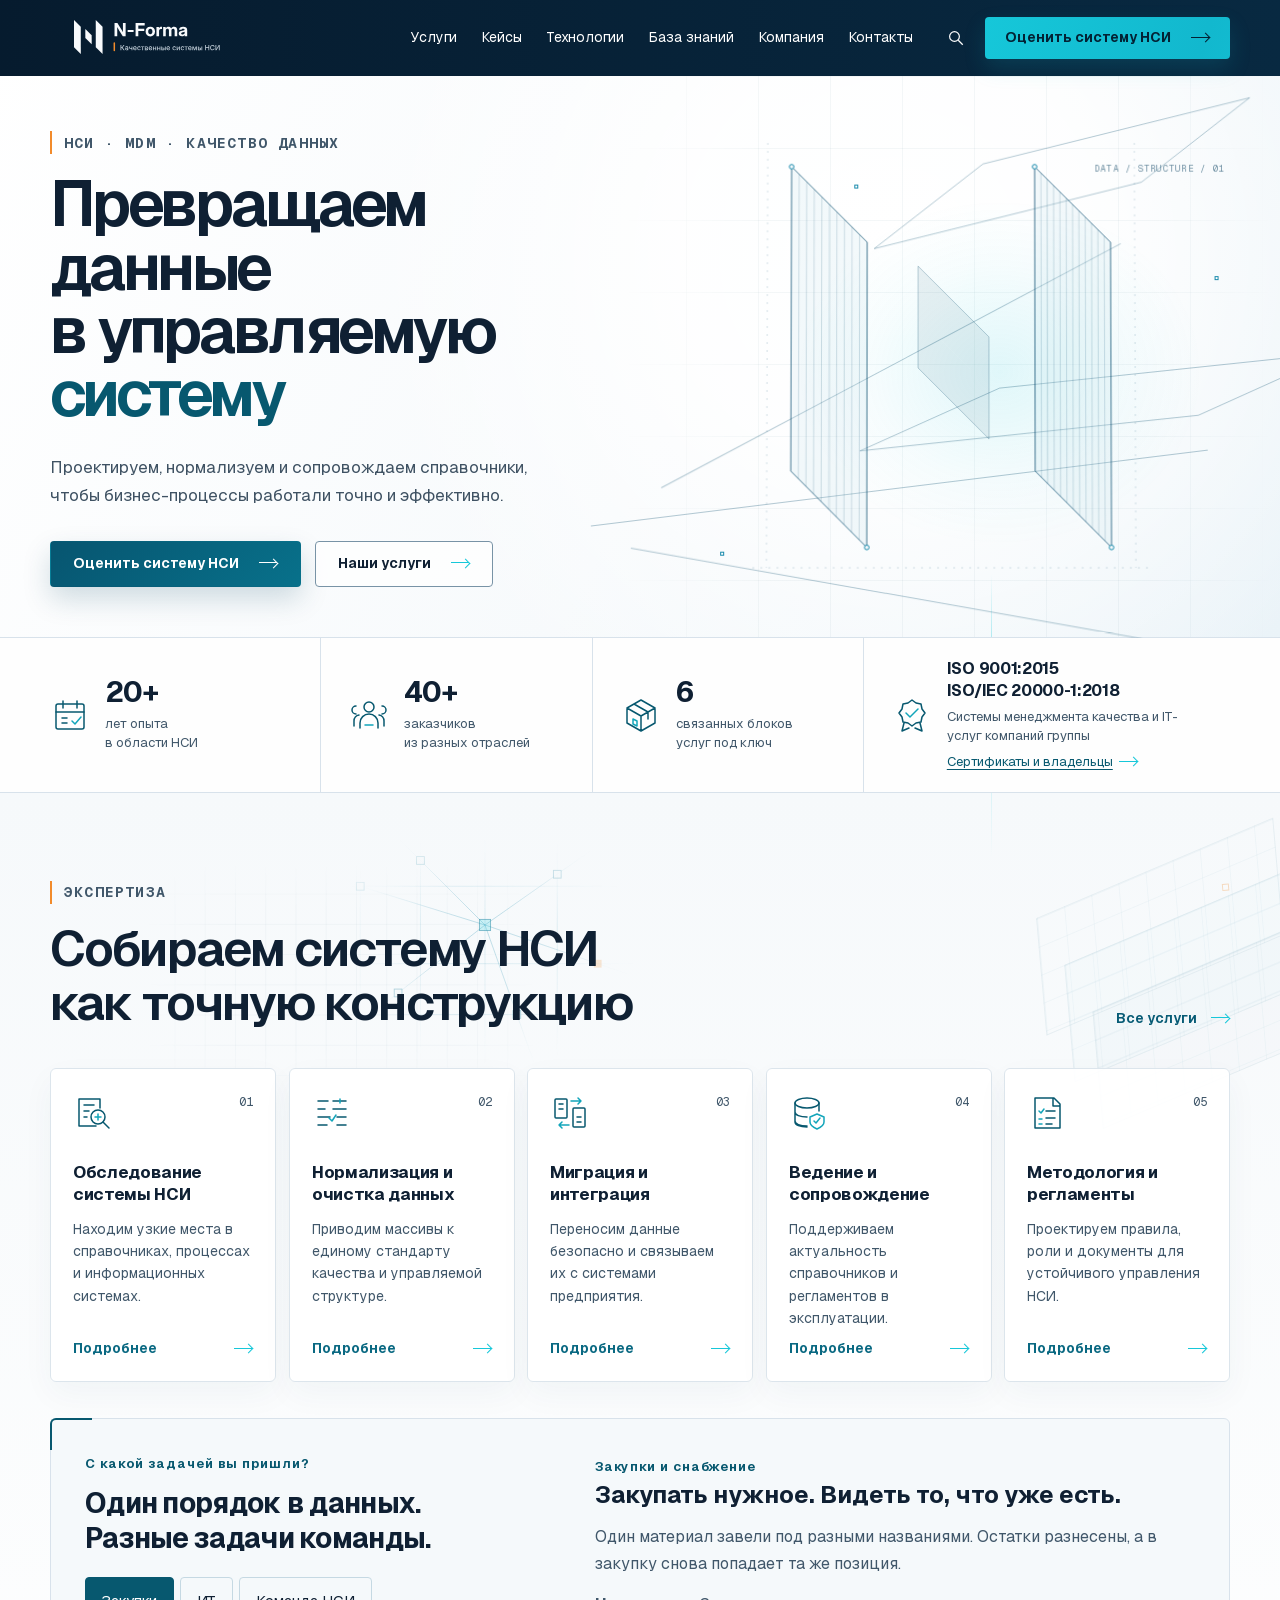
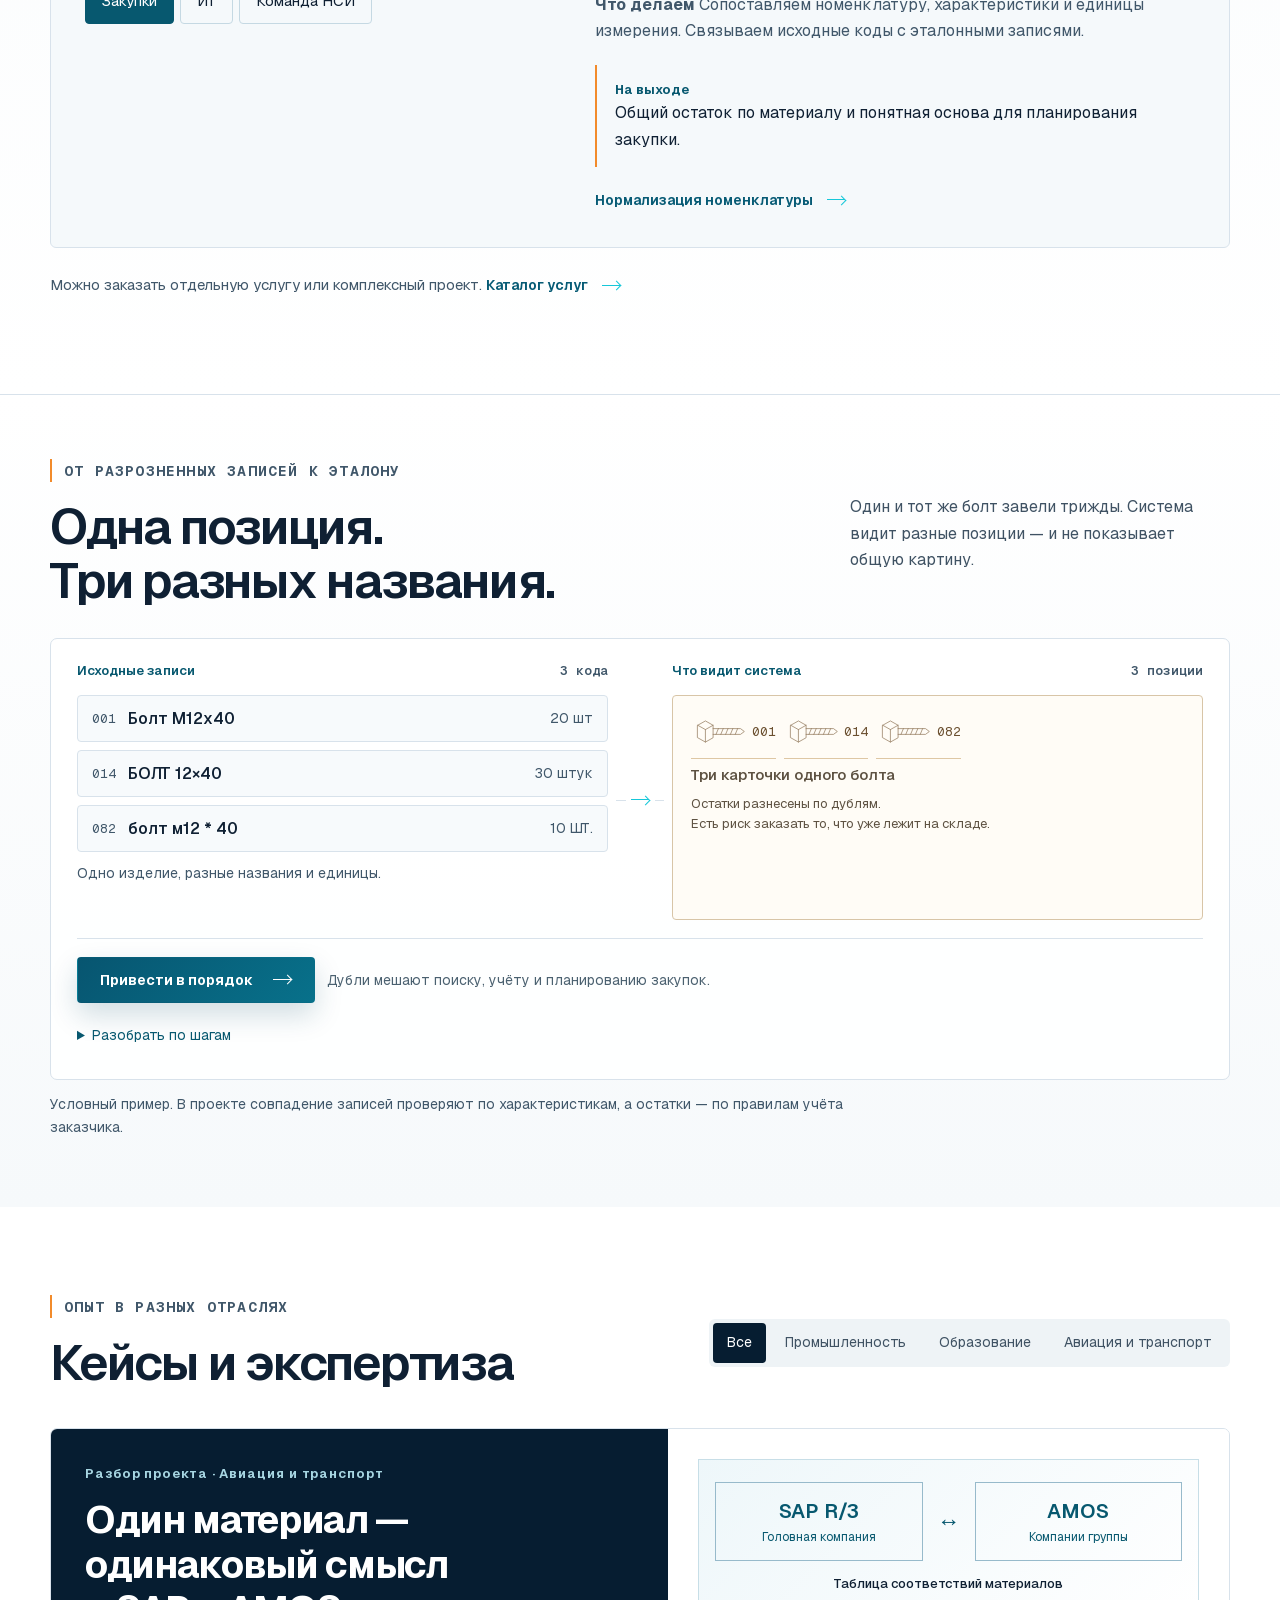
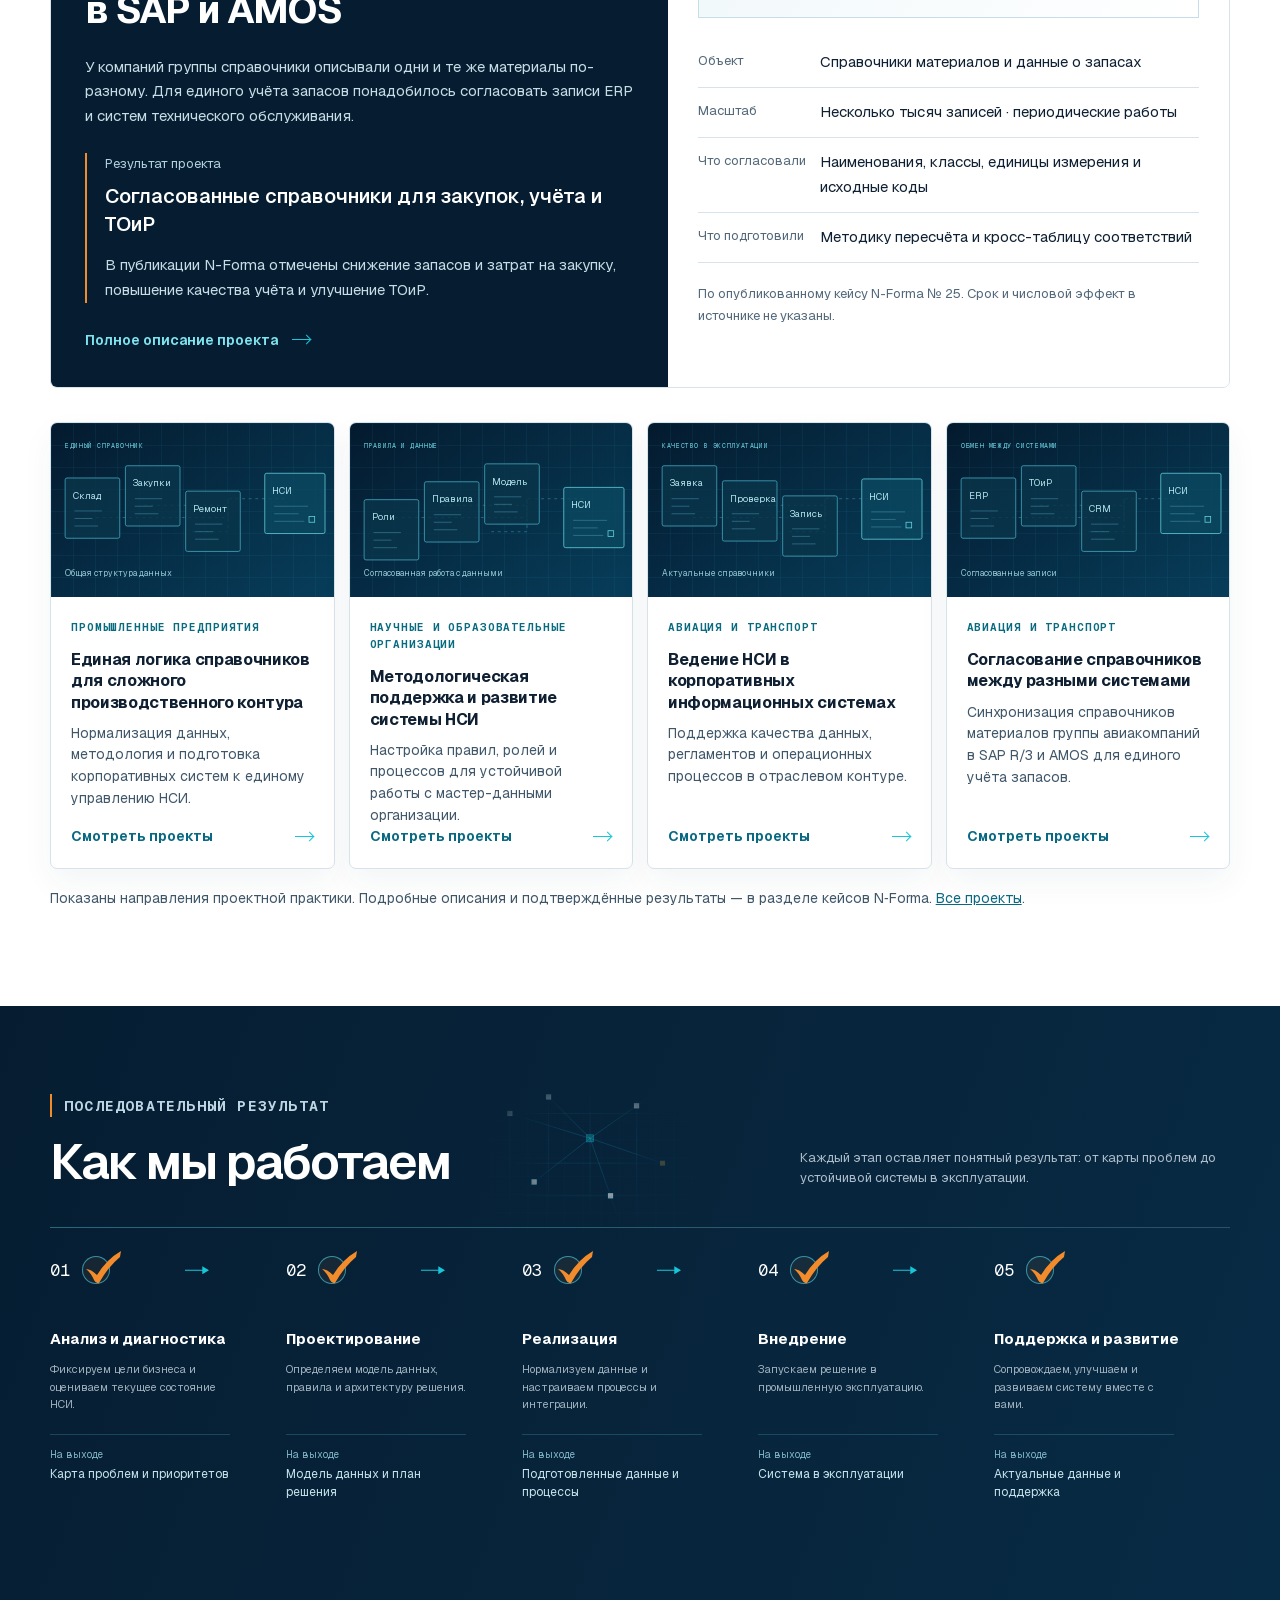
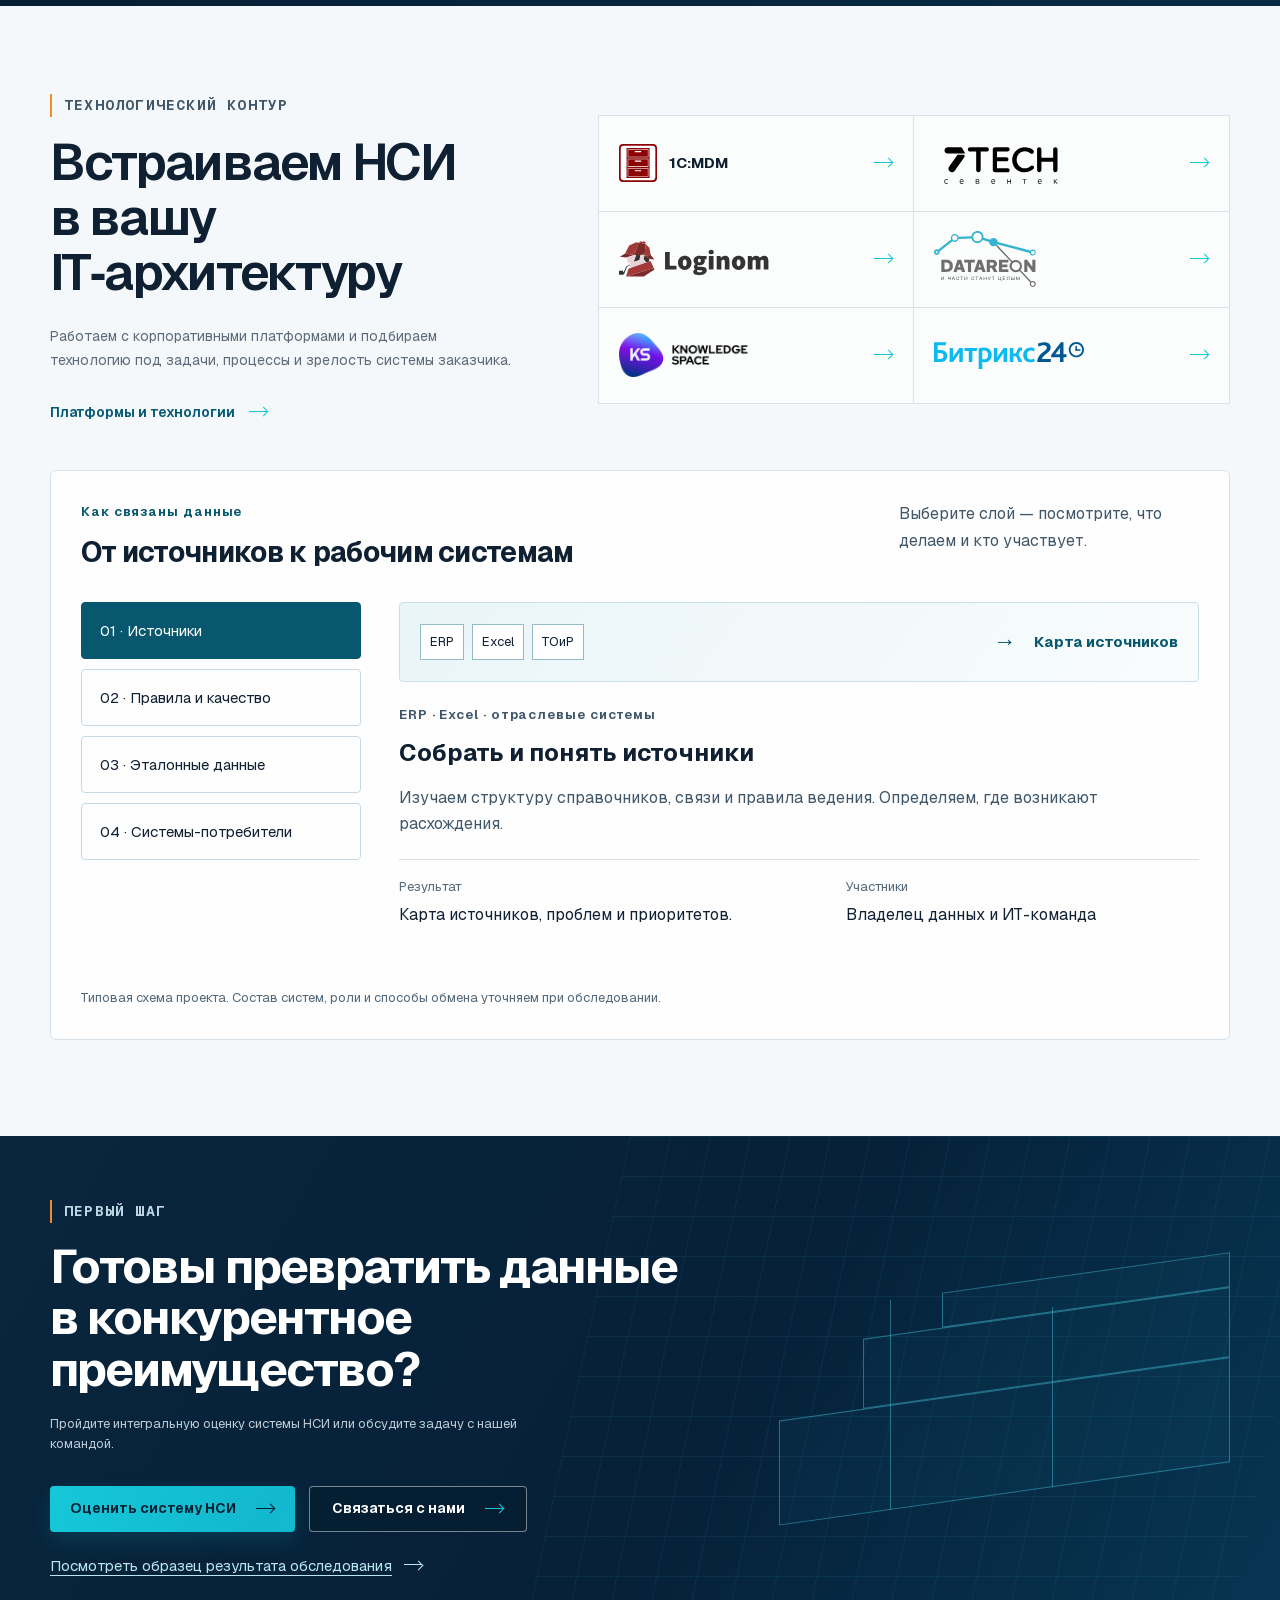
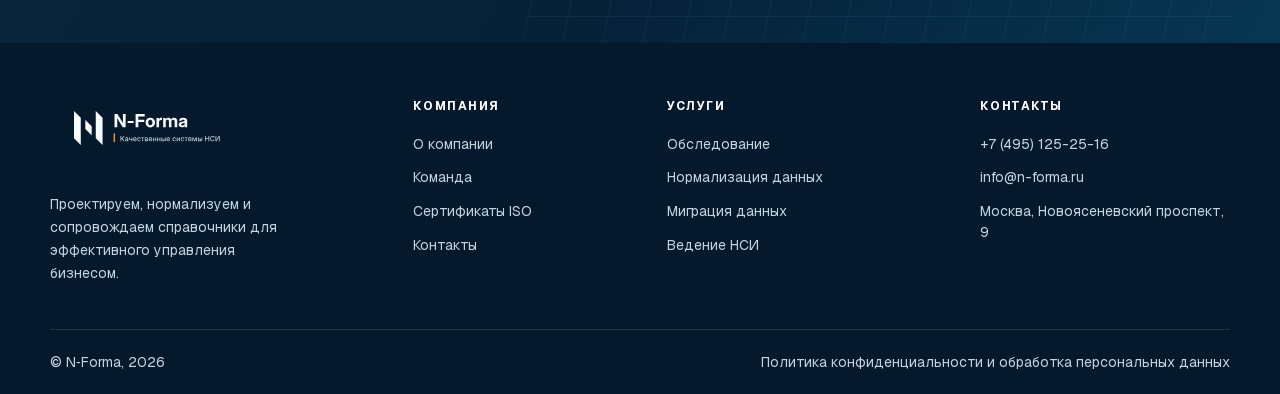
==== commit a4f134ff: "Update N-Forma website preview" ====
--- a/index.html
+++ b/index.html
@@ -17,22 +17,22 @@
   <link rel="icon" href="assets/favicon.svg" type="image/svg+xml">
 
 
-  <link rel="stylesheet" href="styles.css"><script src="data.js?v=3a1f47add6fd" defer></script><script src="prototype-cases.js?v=3a1f47add6fd" defer></script><script src="site-interactions.js?v=3a1f47add6fd" defer></script><script src="main.js?v=3a1f47add6fd" defer></script>
+  <link rel="stylesheet" href="styles.css"><script src="data.js?v=bcbb4563c629" defer></script><script src="prototype-cases.js?v=bcbb4563c629" defer></script><script src="site-interactions.js?v=bcbb4563c629" defer></script><script src="main.js?v=bcbb4563c629" defer></script>
 
 
-<link rel="stylesheet" href="arrow-alignment.css"><link rel="stylesheet" href="navigation-state.css"><link rel="stylesheet" href="living-blueprint.css?v=c38be927a0c7"><script src="living-blueprint.js?v=c38be927a0c7" defer></script><link rel="stylesheet" href="site-interactions.css?v=3a1f47add6fd"><link rel="stylesheet" href="research-enhancements.css?v=e15703fcad5e"><script src="research-enhancements.js?v=e15703fcad5e" defer></script></head>
+<link rel="stylesheet" href="arrow-alignment.css"><link rel="stylesheet" href="navigation-state.css"><link rel="stylesheet" href="living-blueprint.css?v=c38be927a0c7"><script src="living-blueprint.js?v=c38be927a0c7" defer></script><link rel="stylesheet" href="site-interactions.css?v=bcbb4563c629"><link rel="stylesheet" href="research-enhancements.css?v=ae38a6f6e8c9"><script src="research-enhancements.js?v=ae38a6f6e8c9" defer></script></head>
 
 
 <body data-page="home">
 
 
-  <a class="skip-link" href="#main">К основному содержанию</a><main id="main"><header class="site-header " data-header=""><div class="container nav-wrap"><a class="brand" href="#top" aria-label="N-Forma — на главную"><img class="brand-logo" src="assets/logo-white-accent.svg" alt="N-Forma — Качественные системы НСИ" width="199" height="64"></a><nav class="main-nav" aria-label="Основная навигация"><a href="#solutions">Решения</a><a href="#services">Услуги</a><a href="#cases">Кейсы</a><a href="#partners">Платформы и партнёры</a><a href="#company">Компания</a><a href="#contacts">Контакты</a></nav><a class="button button-cyan header-cta" href="https://n-forma.ru/mdm-form">Оценить систему НСИ <span aria-hidden="true" class="arrow">→</span></a><button class="menu-toggle" type="button" aria-label="Открыть меню" aria-expanded="false"><span></span><span></span><span></span></button></div></header><section class="hero" id="top"><div class="hero-grid" aria-hidden="true"></div><div class="container hero-layout"><div class="hero-copy reveal"><p class="eyebrow"><span></span> НСИ · MDM · качество данных</p><h1>Превращаем данные<br>в управляемую<br><em>систему</em></h1><p class="hero-lead">Проектируем, нормализуем и сопровождаем справочники, чтобы бизнес-процессы работали точно и эффективно.</p><div class="hero-actions"><a class="button button-primary" href="https://n-forma.ru/mdm-form">Оценить систему НСИ <span aria-hidden="true" class="arrow">→</span></a><a class="button button-secondary" href="#services">Наши услуги <span aria-hidden="true" class="arrow">→</span></a></div></div><div class="blueprint" aria-hidden="true"><div class="lb-scene"><div class="lb-aura" aria-hidden="true"></div><div class="blueprint-label">DATA / STRUCTURE / 01</div><div class="building back"><i></i><i></i><i></i></div><div class="building front"><i></i><i></i><i></i><i></i></div><span class="axis axis-a"></span><span class="axis axis-b"></span><span class="axis axis-c"></span><span class="node node-a"></span><span class="node node-b"></span><span class="node node-c"></span></div></div></div></section><section class="trust-strip" id="company"><div class="container trust-grid"><div class="metric"><span class="metric-icon"><svg class="nforma-icon" viewBox="0 0 40 40" fill="none" stroke="currentColor" stroke-width="1.5" stroke-linecap="round" stroke-linejoin="round" aria-hidden="true" focusable="false"><rect x="6" y="9" width="28" height="25" rx="2"/><path d="M6 17h28M13 6v7M27 6v7M12 23h5M12 28h5"/><path class="icon-accent" d="m22 26 3 3 6-7"/></svg></span><strong>20+</strong><p>лет опыта<br>в области НСИ</p></div><div class="metric"><span class="metric-icon"><svg class="nforma-icon" viewBox="0 0 40 40" fill="none" stroke="currentColor" stroke-width="1.5" stroke-linecap="round" stroke-linejoin="round" aria-hidden="true" focusable="false"><circle cx="20" cy="12" r="5"/><path d="M11 33v-5a9 9 0 0 1 18 0v5M7 11a4 4 0 0 0 0 8M33 11a4 4 0 0 1 0 8M5 31v-5a6 6 0 0 1 5-6M35 31v-5a6 6 0 0 0-5-6"/><path class="icon-accent" d="M16 30h8"/></svg></span><strong>40+</strong><p>заказчиков<br>из разных отраслей</p></div><div class="metric"><span class="metric-icon"><svg class="nforma-icon" viewBox="0 0 40 40" fill="none" stroke="currentColor" stroke-width="1.5" stroke-linecap="round" stroke-linejoin="round" aria-hidden="true" focusable="false"><path d="m20 5 14 8v15l-14 8-14-8V13ZM6 13l14 8 14-8M20 21v15M13 9l14 8v7"/><path class="icon-accent" d="m12 24 4 2v5l-4-2Z"/></svg></span><strong>6</strong><p>связанных блоков<br>услуг под ключ</p></div><div class="metric metric-wide"><span class="metric-icon"><svg class="nforma-icon" viewBox="0 0 40 40" fill="none" stroke="currentColor" stroke-width="1.5" stroke-linecap="round" stroke-linejoin="round" aria-hidden="true" focusable="false"><path d="m20 5 4 3 5 1 1 5 3 4-3 4-1 5-5 1-4 3-4-3-5-1-1-5-3-4 3-4 1-5 5-1ZM12 28l-2 8 7-3M28 28l2 8-7-3"/><path class="icon-accent" d="m14 18 4 4 8-8"/></svg></span><strong class="certification-standards"><span>ISO 9001:2015</span><span>ISO/IEC 20000-1:2018</span></strong><p>Системы менеджмента качества и IT-услуг компаний группы<br><a class="certification-link" href="https://n-forma.ru/iso-certificates">Сертификаты и владельцы <span class="arrow" aria-hidden="true">→</span></a></p></div></div></section><section class="section services-section" id="services"><div class="layer-stack" aria-hidden="true"><span></span><span></span><span></span><i></i></div><div class="container"><div class="section-heading"><div><p class="eyebrow"><span></span> Экспертиза</p><h2>Собираем систему НСИ<br>как точную конструкцию</h2></div><a class="text-link" href="https://n-forma.ru/services">Все услуги <span aria-hidden="true" class="arrow">→</span></a></div><div class="services-grid" id="solutions"><a class="service-card" href="https://n-forma.ru/inspection"><div class="service-top"><span class="service-icon"><svg class="nforma-icon" viewBox="0 0 40 40" fill="none" stroke="currentColor" stroke-width="1.5" stroke-linecap="round" stroke-linejoin="round" aria-hidden="true" focusable="false"><path d="M23 33H6V6h21v9M11 12h10M11 18h5M11 24h3"/><circle cx="25" cy="24" r="7"/><path d="m30 29 6 6"/><path class="icon-accent" d="M22 24h6M25 21v6"/></svg></span><span class="service-no">01</span></div><h3>Обследование системы НСИ</h3><p>Находим узкие места в справочниках, процессах и информационных системах.</p><span class="card-link">Подробнее <span aria-hidden="true" class="arrow">→</span></span></a><a class="service-card" href="https://n-forma.ru/normalization"><div class="service-top"><span class="service-icon"><svg class="nforma-icon" viewBox="0 0 40 40" fill="none" stroke="currentColor" stroke-width="1.5" stroke-linecap="round" stroke-linejoin="round" aria-hidden="true" focusable="false"><path d="M6 8h10M6 16h7M6 24h12M6 32h9M21 8h13M21 16h13M25 24h9M25 32h9"/><path class="icon-accent" d="m17 25 3 3 4-6M28 6v4"/></svg></span><span class="service-no">02</span></div><h3>Нормализация и очистка данных</h3><p>Приводим массивы к единому стандарту качества и управляемой структуре.</p><span class="card-link">Подробнее <span aria-hidden="true" class="arrow">→</span></span></a><a class="service-card" href="https://n-forma.ru/migration"><div class="service-top"><span class="service-icon"><svg class="nforma-icon" viewBox="0 0 40 40" fill="none" stroke="currentColor" stroke-width="1.5" stroke-linecap="round" stroke-linejoin="round" aria-hidden="true" focusable="false"><rect x="5" y="6" width="12" height="19" rx="1"/><rect x="23" y="15" width="12" height="19" rx="1"/><path d="M9 11h4M9 16h4M27 24h4M27 29h4"/><path class="icon-accent" d="M21 8h10l-3-3M31 8l-3 3M19 32H9l3-3M9 32l3 3"/></svg></span><span class="service-no">03</span></div><h3>Миграция и интеграция</h3><p>Переносим данные безопасно и связываем их с системами предприятия.</p><span class="card-link">Подробнее <span aria-hidden="true" class="arrow">→</span></span></a><a class="service-card" href="https://n-forma.ru/outsourcing-outstaffing"><div class="service-top"><span class="service-icon"><svg class="nforma-icon" viewBox="0 0 40 40" fill="none" stroke="currentColor" stroke-width="1.5" stroke-linecap="round" stroke-linejoin="round" aria-hidden="true" focusable="false"><ellipse cx="18" cy="10" rx="12" ry="5"/><path d="M6 10v19c0 3 5 5 12 5M30 10v8M6 19c0 3 5 5 12 5M6 28c0 3 5 5 12 5"/><path class="icon-accent" d="m28 21 7 3v5c0 4-7 7-7 7s-7-3-7-7v-5ZM25 28l2 2 4-5"/></svg></span><span class="service-no">04</span></div><h3>Ведение и сопровождение</h3><p>Поддерживаем актуальность справочников и регламентов в эксплуатации.</p><span class="card-link">Подробнее <span aria-hidden="true" class="arrow">→</span></span></a><a class="service-card" href="https://n-forma.ru/methodology"><div class="service-top"><span class="service-icon"><svg class="nforma-icon" viewBox="0 0 40 40" fill="none" stroke="currentColor" stroke-width="1.5" stroke-linecap="round" stroke-linejoin="round" aria-hidden="true" focusable="false"><path d="M8 5h19l6 6v24H8ZM26 5v8h7M19 18h9M19 25h9M19 31h6"/><path class="icon-accent" d="m12 18 2 2 3-4M12 26h3M12 31h3"/></svg></span><span class="service-no">05</span></div><h3>Методология и регламенты</h3><p>Проектируем правила, роли и документы для устойчивого управления НСИ.</p><span class="card-link">Подробнее <span aria-hidden="true" class="arrow">→</span></span></a></div><!-- rx:roles:start --><div class="rx-roles" data-rx-tabs><div class="rx-role-intro"><p class="rx-kicker">С какой задачей вы пришли?</p><h3>Один порядок в данных.<br>Разные задачи команды.</h3><div class="rx-tabs" role="tablist" aria-label="Ваша задача"><button type="button" role="tab" id="roles-tab-0" aria-controls="roles-panel-0" aria-selected="true" tabindex="0">Закупки</button><button type="button" role="tab" id="roles-tab-1" aria-controls="roles-panel-1" aria-selected="false" tabindex="-1">ИТ</button><button type="button" role="tab" id="roles-tab-2" aria-controls="roles-panel-2" aria-selected="false" tabindex="-1">Команда НСИ</button></div></div><div class="rx-role-content"><div role="tabpanel" id="roles-panel-0" aria-labelledby="roles-tab-0" tabindex="0" ><span class="rx-kicker">Закупки и снабжение</span><h4>Закупать нужное. Видеть то, что уже есть.</h4><p>Один материал завели под разными названиями. Остатки разнесены, а в закупку снова попадает та же позиция.</p><p><strong>Что делаем</strong> Сопоставляем номенклатуру, характеристики и единицы измерения. Связываем исходные коды с эталонными записями.</p><div class="rx-role-result"><span>На выходе</span>Общий остаток по материалу и понятная основа для планирования закупки.</div><a class="text-link" href="https://n-forma.ru/normalization">Нормализация номенклатуры <span class="arrow" aria-hidden="true">→</span></a></div><div role="tabpanel" id="roles-panel-1" aria-labelledby="roles-tab-1" tabindex="0" hidden><span class="rx-kicker">ИТ и архитектура</span><h4>Связать системы общим языком данных.</h4><p>В ERP и отраслевых системах разные коды, форматы и правила. При переносе расхождения переходят в новую систему.</p><p><strong>Что делаем</strong> Проектируем модель и таблицы соответствия, готовим данные к переносу и проверяем результат загрузки.</p><div class="rx-role-result"><span>На выходе</span>Согласованные справочники и контролируемый переход между системами.</div><a class="text-link" href="https://n-forma.ru/migration">Миграция и интеграция <span class="arrow" aria-hidden="true">→</span></a></div><div role="tabpanel" id="roles-panel-2" aria-labelledby="roles-tab-2" tabindex="0" hidden><span class="rx-kicker">Команда НСИ</span><h4>Сохранить порядок после запуска.</h4><p>Правила есть в отдельных файлах, заявки проверяют вручную, а качество справочника зависит от конкретных сотрудников.</p><p><strong>Что делаем</strong> Определяем роли, проверки и маршрут согласования. Готовим регламенты и организуем ведение справочников.</p><div class="rx-role-result"><span>На выходе</span>Понятная ответственность за каждую запись и повторяемый процесс контроля.</div><a class="text-link" href="https://n-forma.ru/outsourcing-outstaffing">Ведение и сопровождение НСИ <span class="arrow" aria-hidden="true">→</span></a></div></div></div><!-- rx:roles:end --><p class="service-scope-note">Пять задач на главной помогают выбрать решение. Девять направлений в каталоге раскрывают состав услуг. В комплексном проекте эти работы объединяются в шесть блоков — от анализа до сопровождения. <a class="text-link" href="services.html">Каталог услуг <span class="arrow" aria-hidden="true">→</span></a></p></div></section><section class="section normalization-section" id="normalization-example"><div class="container"><div class="section-heading"><div><p class="eyebrow"><span></span>От разрозненных записей к эталону</p><h2>Одна позиция.<br>Три разных названия.</h2></div><p class="demo-lead">Один и тот же болт завели трижды. Система видит разные позиции — и не показывает общую картину.</p></div>
+  <a class="skip-link" href="#main">К основному содержанию</a><main id="main"><header class="site-header " data-header=""><div class="container nav-wrap"><a class="brand" href="#top" aria-label="N-Forma — на главную"><img class="brand-logo" src="assets/logo-white-accent.svg" alt="N-Forma — Качественные системы НСИ" width="199" height="64"></a><nav class="main-nav" aria-label="Основная навигация"><a href="#solutions">Решения</a><a href="#services">Услуги</a><a href="#cases">Кейсы</a><a href="#partners">Платформы и партнёры</a><a href="#company">Компания</a><a href="#contacts">Контакты</a></nav><a class="button button-cyan header-cta" href="https://n-forma.ru/mdm-form">Оценить систему НСИ <span aria-hidden="true" class="arrow">→</span></a><button class="menu-toggle" type="button" aria-label="Открыть меню" aria-expanded="false"><span></span><span></span><span></span></button></div></header><section class="hero" id="top"><div class="hero-grid" aria-hidden="true"></div><div class="container hero-layout"><div class="hero-copy reveal"><p class="eyebrow"><span></span> НСИ · MDM · качество данных</p><h1>Превращаем данные<br>в управляемую<br><em>систему</em></h1><p class="hero-lead">Проектируем, нормализуем и сопровождаем справочники, чтобы бизнес-процессы работали точно и эффективно.</p><div class="hero-actions"><a class="button button-primary" href="https://n-forma.ru/mdm-form">Оценить систему НСИ <span aria-hidden="true" class="arrow">→</span></a><a class="button button-secondary" href="#services">Наши услуги <span aria-hidden="true" class="arrow">→</span></a></div></div><div class="blueprint" aria-hidden="true"><div class="lb-scene"><div class="lb-aura" aria-hidden="true"></div><div class="blueprint-label">DATA / STRUCTURE / 01</div><div class="building back"><i></i><i></i><i></i></div><div class="building front"><i></i><i></i><i></i><i></i></div><span class="axis axis-a"></span><span class="axis axis-b"></span><span class="axis axis-c"></span><span class="node node-a"></span><span class="node node-b"></span><span class="node node-c"></span></div></div></div></section><section class="trust-strip" id="company"><div class="container trust-grid"><div class="metric"><span class="metric-icon"><svg class="nforma-icon" viewBox="0 0 40 40" fill="none" stroke="currentColor" stroke-width="1.5" stroke-linecap="round" stroke-linejoin="round" aria-hidden="true" focusable="false"><rect x="6" y="9" width="28" height="25" rx="2"/><path d="M6 17h28M13 6v7M27 6v7M12 23h5M12 28h5"/><path class="icon-accent" d="m22 26 3 3 6-7"/></svg></span><strong>20+</strong><p>лет опыта<br>в области НСИ</p></div><div class="metric"><span class="metric-icon"><svg class="nforma-icon" viewBox="0 0 40 40" fill="none" stroke="currentColor" stroke-width="1.5" stroke-linecap="round" stroke-linejoin="round" aria-hidden="true" focusable="false"><circle cx="20" cy="12" r="5"/><path d="M11 33v-5a9 9 0 0 1 18 0v5M7 11a4 4 0 0 0 0 8M33 11a4 4 0 0 1 0 8M5 31v-5a6 6 0 0 1 5-6M35 31v-5a6 6 0 0 0-5-6"/><path class="icon-accent" d="M16 30h8"/></svg></span><strong>40+</strong><p>заказчиков<br>из разных отраслей</p></div><div class="metric"><span class="metric-icon"><svg class="nforma-icon" viewBox="0 0 40 40" fill="none" stroke="currentColor" stroke-width="1.5" stroke-linecap="round" stroke-linejoin="round" aria-hidden="true" focusable="false"><path d="m20 5 14 8v15l-14 8-14-8V13ZM6 13l14 8 14-8M20 21v15M13 9l14 8v7"/><path class="icon-accent" d="m12 24 4 2v5l-4-2Z"/></svg></span><strong>6</strong><p>связанных блоков<br>услуг под ключ</p></div><div class="metric metric-wide"><span class="metric-icon"><svg class="nforma-icon" viewBox="0 0 40 40" fill="none" stroke="currentColor" stroke-width="1.5" stroke-linecap="round" stroke-linejoin="round" aria-hidden="true" focusable="false"><path d="m20 5 4 3 5 1 1 5 3 4-3 4-1 5-5 1-4 3-4-3-5-1-1-5-3-4 3-4 1-5 5-1ZM12 28l-2 8 7-3M28 28l2 8-7-3"/><path class="icon-accent" d="m14 18 4 4 8-8"/></svg></span><strong class="certification-standards"><span>ISO 9001:2015</span><span>ISO/IEC 20000-1:2018</span></strong><p>Системы менеджмента качества и IT-услуг компаний группы<br><a class="certification-link" href="https://n-forma.ru/iso-certificates">Сертификаты и владельцы <span class="arrow" aria-hidden="true">→</span></a></p></div></div></section><section class="section services-section" id="services"><div class="layer-stack" aria-hidden="true"><span></span><span></span><span></span><i></i></div><div class="container"><div class="section-heading"><div><p class="eyebrow"><span></span> Экспертиза</p><h2>Собираем систему НСИ<br>как точную конструкцию</h2></div><a class="text-link" href="https://n-forma.ru/services">Все услуги <span aria-hidden="true" class="arrow">→</span></a></div><div class="services-grid" id="solutions"><a class="service-card" href="https://n-forma.ru/inspection"><div class="service-top"><span class="service-icon"><svg class="nforma-icon" viewBox="0 0 40 40" fill="none" stroke="currentColor" stroke-width="1.5" stroke-linecap="round" stroke-linejoin="round" aria-hidden="true" focusable="false"><path d="M23 33H6V6h21v9M11 12h10M11 18h5M11 24h3"/><circle cx="25" cy="24" r="7"/><path d="m30 29 6 6"/><path class="icon-accent" d="M22 24h6M25 21v6"/></svg></span><span class="service-no">01</span></div><h3>Обследование системы НСИ</h3><p>Находим узкие места в справочниках, процессах и информационных системах.</p><span class="card-link">Подробнее <span aria-hidden="true" class="arrow">→</span></span></a><a class="service-card" href="https://n-forma.ru/normalization"><div class="service-top"><span class="service-icon"><svg class="nforma-icon" viewBox="0 0 40 40" fill="none" stroke="currentColor" stroke-width="1.5" stroke-linecap="round" stroke-linejoin="round" aria-hidden="true" focusable="false"><path d="M6 8h10M6 16h7M6 24h12M6 32h9M21 8h13M21 16h13M25 24h9M25 32h9"/><path class="icon-accent" d="m17 25 3 3 4-6M28 6v4"/></svg></span><span class="service-no">02</span></div><h3>Нормализация и очистка данных</h3><p>Приводим массивы к единому стандарту качества и управляемой структуре.</p><span class="card-link">Подробнее <span aria-hidden="true" class="arrow">→</span></span></a><a class="service-card" href="https://n-forma.ru/migration"><div class="service-top"><span class="service-icon"><svg class="nforma-icon" viewBox="0 0 40 40" fill="none" stroke="currentColor" stroke-width="1.5" stroke-linecap="round" stroke-linejoin="round" aria-hidden="true" focusable="false"><rect x="5" y="6" width="12" height="19" rx="1"/><rect x="23" y="15" width="12" height="19" rx="1"/><path d="M9 11h4M9 16h4M27 24h4M27 29h4"/><path class="icon-accent" d="M21 8h10l-3-3M31 8l-3 3M19 32H9l3-3M9 32l3 3"/></svg></span><span class="service-no">03</span></div><h3>Миграция и интеграция</h3><p>Переносим данные безопасно и связываем их с системами предприятия.</p><span class="card-link">Подробнее <span aria-hidden="true" class="arrow">→</span></span></a><a class="service-card" href="https://n-forma.ru/outsourcing-outstaffing"><div class="service-top"><span class="service-icon"><svg class="nforma-icon" viewBox="0 0 40 40" fill="none" stroke="currentColor" stroke-width="1.5" stroke-linecap="round" stroke-linejoin="round" aria-hidden="true" focusable="false"><ellipse cx="18" cy="10" rx="12" ry="5"/><path d="M6 10v19c0 3 5 5 12 5M30 10v8M6 19c0 3 5 5 12 5M6 28c0 3 5 5 12 5"/><path class="icon-accent" d="m28 21 7 3v5c0 4-7 7-7 7s-7-3-7-7v-5ZM25 28l2 2 4-5"/></svg></span><span class="service-no">04</span></div><h3>Ведение и сопровождение</h3><p>Поддерживаем актуальность справочников и регламентов в эксплуатации.</p><span class="card-link">Подробнее <span aria-hidden="true" class="arrow">→</span></span></a><a class="service-card" href="https://n-forma.ru/methodology"><div class="service-top"><span class="service-icon"><svg class="nforma-icon" viewBox="0 0 40 40" fill="none" stroke="currentColor" stroke-width="1.5" stroke-linecap="round" stroke-linejoin="round" aria-hidden="true" focusable="false"><path d="M8 5h19l6 6v24H8ZM26 5v8h7M19 18h9M19 25h9M19 31h6"/><path class="icon-accent" d="m12 18 2 2 3-4M12 26h3M12 31h3"/></svg></span><span class="service-no">05</span></div><h3>Методология и регламенты</h3><p>Проектируем правила, роли и документы для устойчивого управления НСИ.</p><span class="card-link">Подробнее <span aria-hidden="true" class="arrow">→</span></span></a></div><!-- rx:roles:start --><div class="rx-roles" data-rx-tabs><div class="rx-role-intro"><p class="rx-kicker">С какой задачей вы пришли?</p><h3>Один порядок в данных.<br>Разные задачи команды.</h3><div class="rx-tabs" role="tablist" aria-label="Ваша задача"><button type="button" role="tab" id="roles-tab-0" aria-controls="roles-panel-0" aria-selected="true" tabindex="0">Закупки</button><button type="button" role="tab" id="roles-tab-1" aria-controls="roles-panel-1" aria-selected="false" tabindex="-1">ИТ</button><button type="button" role="tab" id="roles-tab-2" aria-controls="roles-panel-2" aria-selected="false" tabindex="-1">Команда НСИ</button></div></div><div class="rx-role-content"><div role="tabpanel" id="roles-panel-0" aria-labelledby="roles-tab-0" tabindex="0" ><span class="rx-kicker">Закупки и снабжение</span><h4>Закупать нужное. Видеть то, что уже есть.</h4><p>Один материал завели под разными названиями. Остатки разнесены, а в закупку снова попадает та же позиция.</p><p><strong>Что делаем</strong> Сопоставляем номенклатуру, характеристики и единицы измерения. Связываем исходные коды с эталонными записями.</p><div class="rx-role-result"><span>На выходе</span>Общий остаток по материалу и понятная основа для планирования закупки.</div><a class="text-link" href="https://n-forma.ru/normalization">Нормализация номенклатуры <span class="arrow" aria-hidden="true">→</span></a></div><div role="tabpanel" id="roles-panel-1" aria-labelledby="roles-tab-1" tabindex="0" hidden><span class="rx-kicker">ИТ и архитектура</span><h4>Связать системы общим языком данных.</h4><p>В ERP и отраслевых системах разные коды, форматы и правила. При переносе расхождения переходят в новую систему.</p><p><strong>Что делаем</strong> Проектируем модель и таблицы соответствия, готовим данные к переносу и проверяем результат загрузки.</p><div class="rx-role-result"><span>На выходе</span>Согласованные справочники и контролируемый переход между системами.</div><a class="text-link" href="https://n-forma.ru/migration">Миграция и интеграция <span class="arrow" aria-hidden="true">→</span></a></div><div role="tabpanel" id="roles-panel-2" aria-labelledby="roles-tab-2" tabindex="0" hidden><span class="rx-kicker">Команда НСИ</span><h4>Сохранить порядок после запуска.</h4><p>Правила есть в отдельных файлах, заявки проверяют вручную, а качество справочника зависит от конкретных сотрудников.</p><p><strong>Что делаем</strong> Определяем роли, проверки и маршрут согласования. Готовим регламенты и организуем ведение справочников.</p><div class="rx-role-result"><span>На выходе</span>Понятная ответственность за каждую запись и повторяемый процесс контроля.</div><a class="text-link" href="https://n-forma.ru/outsourcing-outstaffing">Ведение и сопровождение НСИ <span class="arrow" aria-hidden="true">→</span></a></div></div></div><!-- rx:roles:end --><p class="service-scope-note">Можно заказать отдельную услугу или комплексный проект. <a class="text-link" href="services.html">Каталог услуг <span class="arrow" aria-hidden="true">→</span></a></p></div></section><section class="section normalization-section" id="normalization-example"><div class="container"><div class="section-heading"><div><p class="eyebrow"><span></span>От разрозненных записей к эталону</p><h2>Одна позиция.<br>Три разных названия.</h2></div><p class="demo-lead">Один и тот же болт завели трижды. Система видит разные позиции — и не показывает общую картину.</p></div>
   <div class="normalization-demo" data-normalization-demo data-state="raw" data-stage="0">
-    <div class="rx-demo-toolbar"><label>Что мешает учёту<select data-demo-mode><option value="names">Разные названия</option><option value="units">Разные единицы</option></select></label><div class="rx-demo-stages" role="group" aria-label="Шаги нормализации"><button type="button" data-demo-stage="0" aria-pressed="true">01 · Различия</button><button type="button" data-demo-stage="1" aria-pressed="false">02 · Признаки</button><button type="button" data-demo-stage="2" aria-pressed="false">03 · Проверка</button><button type="button" data-demo-stage="3" aria-pressed="false">04 · Эталон</button></div></div>
     <div class="demo-source"><div class="demo-column-head"><span>Исходные записи</span><span class="demo-count">3 кода</span></div><ul class="demo-records"><li><span class="demo-record-id">001</span><strong><span data-attribute="kind">Болт</span> <span data-attribute="diameter">М12</span>х<span data-attribute="length">40</span></strong><span class="demo-record-unit">20 шт</span></li><li><span class="demo-record-id">014</span><strong><span data-attribute="kind">БОЛТ</span> <span data-attribute="diameter">12</span>×<span data-attribute="length">40</span></strong><span class="demo-record-unit">30 штук</span></li><li><span class="demo-record-id">082</span><strong><span data-attribute="kind">болт</span> <span data-attribute="diameter">м12</span> * <span data-attribute="length">40</span></strong><span class="demo-record-unit">10 ШТ.</span></li></ul><p class="demo-source-note">Одно изделие, разные названия и единицы.</p></div>
     <div class="demo-connector" aria-hidden="true"><span></span><span class="arrow">→</span><span></span></div>
     <div class="demo-target"><div class="demo-column-head"><span data-demo-target-title>Что видит система</span><span class="demo-count" data-demo-target-count>3 позиции</span></div><div class="demo-placeholder" data-demo-placeholder><div class="demo-duplicates" aria-hidden="true"><span><svg class="demo-bolt" viewBox="0 0 120 64" aria-hidden="true" focusable="false"><path d="M14 19 30 10l16 9v26l-16 9-16-9ZM14 19l16 9 16-9M30 28v26M46 26h57l8 6-8 6H46"/><path d="m57 26-5 12m15-12-5 12m15-12-5 12m15-12-5 12m15-12-5 12"/></svg><b>001</b></span><span><svg class="demo-bolt" viewBox="0 0 120 64" aria-hidden="true" focusable="false"><path d="M14 19 30 10l16 9v26l-16 9-16-9ZM14 19l16 9 16-9M30 28v26M46 26h57l8 6-8 6H46"/><path d="m57 26-5 12m15-12-5 12m15-12-5 12m15-12-5 12m15-12-5 12"/></svg><b>014</b></span><span><svg class="demo-bolt" viewBox="0 0 120 64" aria-hidden="true" focusable="false"><path d="M14 19 30 10l16 9v26l-16 9-16-9ZM14 19l16 9 16-9M30 28v26M46 26h57l8 6-8 6H46"/><path d="m57 26-5 12m15-12-5 12m15-12-5 12m15-12-5 12m15-12-5 12"/></svg><b>082</b></span></div><strong>Три карточки одного болта</strong><p>Остатки разнесены по дублям.<br>Есть риск заказать то, что уже лежит на складе.</p></div><div class="rx-demo-work" data-demo-work hidden></div><div class="demo-result" id="normalization-result" data-demo-result hidden><div class="demo-result-head"><span class="demo-bolt-assembly" aria-hidden="true"><svg class="demo-bolt" viewBox="0 0 120 64" aria-hidden="true" focusable="false"><path d="M14 19 30 10l16 9v26l-16 9-16-9ZM14 19l16 9 16-9M30 28v26M46 26h57l8 6-8 6H46"/><path d="m57 26-5 12m15-12-5 12m15-12-5 12m15-12-5 12m15-12-5 12"/></svg><svg class="demo-bolt" viewBox="0 0 120 64" aria-hidden="true" focusable="false"><path d="M14 19 30 10l16 9v26l-16 9-16-9ZM14 19l16 9 16-9M30 28v26M46 26h57l8 6-8 6H46"/><path d="m57 26-5 12m15-12-5 12m15-12-5 12m15-12-5 12m15-12-5 12"/></svg><svg class="demo-bolt" viewBox="0 0 120 64" aria-hidden="true" focusable="false"><path d="M14 19 30 10l16 9v26l-16 9-16-9ZM14 19l16 9 16-9M30 28v26M46 26h57l8 6-8 6H46"/><path d="m57 26-5 12m15-12-5 12m15-12-5 12m15-12-5 12m15-12-5 12"/></svg></span><div><span class="demo-result-kicker">Единая запись · 001</span><h3><span data-attribute="kind">Болт</span> <span data-attribute="diameter">М12</span>×<span data-attribute="length">40</span></h3><p>Диаметр 12 мм · длина 40 мм</p></div></div><div class="demo-stock"><span>Общий остаток</span><strong>60 <small>шт.</small></strong></div><p class="demo-merged">3 записи → 1 эталон. Остаток виден целиком.</p></div></div>
-    <div class="demo-controls"><button type="button" class="button button-primary" data-demo-toggle aria-controls="normalization-result" aria-expanded="false"><span data-demo-button-label>Привести в порядок</span><span class="arrow" aria-hidden="true">→</span></button><button type="button" class="button button-secondary" data-demo-play aria-pressed="false">Показать по шагам</button><p class="demo-status" role="status" aria-live="polite" data-demo-status>Дубли мешают поиску, учёту и планированию закупок.</p></div>
+    <div class="demo-controls"><button type="button" class="button button-primary" data-demo-toggle aria-controls="normalization-result" aria-expanded="false"><span data-demo-button-label>Привести в порядок</span><span class="arrow" aria-hidden="true">→</span></button><p class="demo-status" role="status" aria-live="polite" data-demo-status>Дубли мешают поиску, учёту и планированию закупок.</p></div>
+    <details class="rx-demo-details" data-demo-details><summary>Разобрать по шагам</summary><div class="rx-demo-toolbar"><label>Что мешает учёту<select data-demo-mode><option value="names">Разные названия</option><option value="units">Разные единицы</option></select></label><div class="rx-demo-stages" role="group" aria-label="Шаги нормализации"><button type="button" data-demo-stage="0" aria-pressed="true">01 · Различия</button><button type="button" data-demo-stage="1" aria-pressed="false">02 · Признаки</button><button type="button" data-demo-stage="2" aria-pressed="false">03 · Проверка</button><button type="button" data-demo-stage="3" aria-pressed="false">04 · Эталон</button></div></div><button type="button" class="button button-secondary" data-demo-play aria-pressed="false">Показать по шагам</button></details>
   </div><p class="demo-note">Условный пример. В проекте совпадение записей проверяют по характеристикам, а остатки — по правилам учёта заказчика.</p></div></section><section class="section cases-section" id="cases"><div class="container"><div class="section-heading cases-heading"><div><p class="eyebrow"><span></span> Опыт в разных отраслях</p><h2>Кейсы и экспертиза</h2></div><div class="filters" aria-label="Фильтр кейсов"><button type="button" class="filter is-active" aria-pressed="true">Все</button><button type="button" class="filter" aria-pressed="false">Промышленность</button><button type="button" class="filter" aria-pressed="false">Образование</button><button type="button" class="filter" aria-pressed="false">Авиация и транспорт</button></div></div><!-- rx:featured:start --><article class="rx-featured" aria-labelledby="featured-case-title"><div class="rx-feature-story"><p class="rx-kicker">Разбор проекта · Авиация и транспорт</p><h3 id="featured-case-title">Один материал —<br>одинаковый смысл<br>в SAP и AMOS</h3><p>У компаний группы справочники описывали одни и те же материалы по-разному. Для единого учёта запасов понадобилось согласовать записи ERP и систем технического обслуживания.</p><div class="rx-case-result"><span>Результат проекта</span><strong>Согласованные справочники для закупок, учёта и ТОиР</strong><p>В публикации N-Forma отмечены снижение запасов и затрат на закупку, повышение качества учёта и улучшение ТОиР.</p></div><a class="text-link" href="https://n-forma.ru/project_25">Полное описание проекта <span class="arrow" aria-hidden="true">→</span></a></div><div class="rx-case-passport"><div class="rx-case-diagram" aria-label="Согласование справочников SAP R/3 и AMOS"><span>SAP R/3<small>Головная компания</small></span><b aria-hidden="true">↔</b><span>AMOS<small>Компании группы</small></span><strong>Таблица соответствий материалов</strong></div><dl><div><dt>Объект</dt><dd>Справочники материалов и данные о запасах</dd></div><div><dt>Масштаб</dt><dd>Несколько тысяч записей · периодические работы</dd></div><div><dt>Что согласовали</dt><dd>Наименования, классы, единицы измерения и исходные коды</dd></div><div><dt>Что подготовили</dt><dd>Методику пересчёта и кросс-таблицу соответствий</dd></div></dl><p class="rx-footnote">По опубликованному кейсу N-Forma № 25. Срок и числовой эффект в источнике не указаны.</p></div></article><!-- rx:featured:end --><div class="cases-grid"><article class="case-card"><div class="case-visual factory" aria-hidden="true"><span class="case-grid-lines"></span><svg class="case-schematic" viewBox="0 0 300 174" aria-hidden="true" focusable="false"><text class="schematic-caption" x="15" y="21">ЕДИНЫЙ СПРАВОЧНИК</text><path class="schematic-route" d="M48 95H188V75H248M99 82H188M150 110H188V75"/><g class="schematic-plane plane-0" style="--plane-shift:12px"><rect x="15" y="53" width="58" height="64" rx="2"/><path class="schematic-data" d="M25 88h29m-29 8h19m-19 8h25"/><text x="23" y="75">Склад</text></g><g class="schematic-plane plane-1" style="--plane-shift:4px"><rect x="79" y="40" width="58" height="64" rx="2"/><path class="schematic-data" d="M89 75h29m-29 8h19m-19 8h25"/><text x="87" y="62">Закупки</text></g><g class="schematic-plane plane-2" style="--plane-shift:-4px"><rect x="143" y="67" width="58" height="64" rx="2"/><path class="schematic-data" d="M153 102h29m-29 8h19m-19 8h25"/><text x="151" y="89">Ремонт</text></g><g class="schematic-plane plane-3" style="--plane-shift:-10px"><rect x="227" y="48" width="64" height="64" rx="2"/><path class="schematic-data" d="M237 83h36m-36 8h26m-26 8h32"/><text x="235" y="70">НСИ</text><rect class="schematic-node" x="274" y="94" width="6" height="6"/></g><text class="schematic-note" x="15" y="157">Общая структура данных</text></svg></div><div class="case-copy"><span class="case-tag">Промышленные предприятия</span><h3>Единая логика справочников для сложного производственного контура</h3><p>Нормализация данных, методология и подготовка корпоративных систем к единому управлению НСИ.</p><a class="card-link" href="https://n-forma.ru/our-cases">Смотреть проекты <span class="arrow" aria-hidden="true">→</span></a></div></article><article class="case-card"><div class="case-visual campus" aria-hidden="true"><span class="case-grid-lines"></span><svg class="case-schematic" viewBox="0 0 300 174" aria-hidden="true" focusable="false"><text class="schematic-caption" x="15" y="21">ПРАВИЛА И ДАННЫЕ</text><path class="schematic-route" d="M48 95H188V75H248M99 82H188M150 110H188V75"/><g class="schematic-plane plane-0" style="--plane-shift:12px"><rect x="15" y="76" width="58" height="64" rx="2"/><path class="schematic-data" d="M25 111h29m-29 8h19m-19 8h25"/><text x="23" y="98">Роли</text></g><g class="schematic-plane plane-1" style="--plane-shift:4px"><rect x="79" y="57" width="58" height="64" rx="2"/><path class="schematic-data" d="M89 92h29m-29 8h19m-19 8h25"/><text x="87" y="79">Правила</text></g><g class="schematic-plane plane-2" style="--plane-shift:-4px"><rect x="143" y="38" width="58" height="64" rx="2"/><path class="schematic-data" d="M153 73h29m-29 8h19m-19 8h25"/><text x="151" y="60">Модель</text></g><g class="schematic-plane plane-3" style="--plane-shift:-10px"><rect x="227" y="63" width="64" height="64" rx="2"/><path class="schematic-data" d="M237 98h36m-36 8h26m-26 8h32"/><text x="235" y="85">НСИ</text><rect class="schematic-node" x="274" y="109" width="6" height="6"/></g><text class="schematic-note" x="15" y="157">Согласованная работа с данными</text></svg></div><div class="case-copy"><span class="case-tag">Научные и образовательные организации</span><h3>Методологическая поддержка и развитие системы НСИ</h3><p>Настройка правил, ролей и процессов для устойчивой работы с мастер-данными организации.</p><a class="card-link" href="https://n-forma.ru/our-cases">Смотреть проекты <span class="arrow" aria-hidden="true">→</span></a></div></article><article class="case-card"><div class="case-visual transport" aria-hidden="true"><span class="case-grid-lines"></span><svg class="case-schematic" viewBox="0 0 300 174" aria-hidden="true" focusable="false"><text class="schematic-caption" x="15" y="21">КАЧЕСТВО В ЭКСПЛУАТАЦИИ</text><path class="schematic-route" d="M48 95H188V75H248M99 82H188M150 110H188V75"/><g class="schematic-plane plane-0" style="--plane-shift:12px"><rect x="15" y="40" width="58" height="64" rx="2"/><path class="schematic-data" d="M25 75h29m-29 8h19m-19 8h25"/><text x="23" y="62">Заявка</text></g><g class="schematic-plane plane-1" style="--plane-shift:4px"><rect x="79" y="56" width="58" height="64" rx="2"/><path class="schematic-data" d="M89 91h29m-29 8h19m-19 8h25"/><text x="87" y="78">Проверка</text></g><g class="schematic-plane plane-2" style="--plane-shift:-4px"><rect x="143" y="72" width="58" height="64" rx="2"/><path class="schematic-data" d="M153 107h29m-29 8h19m-19 8h25"/><text x="151" y="94">Запись</text></g><g class="schematic-plane plane-3" style="--plane-shift:-10px"><rect x="227" y="54" width="64" height="64" rx="2"/><path class="schematic-data" d="M237 89h36m-36 8h26m-26 8h32"/><text x="235" y="76">НСИ</text><rect class="schematic-node" x="274" y="100" width="6" height="6"/></g><text class="schematic-note" x="15" y="157">Актуальные справочники</text></svg></div><div class="case-copy"><span class="case-tag">Авиация и транспорт</span><h3>Ведение НСИ в корпоративных информационных системах</h3><p>Поддержка качества данных, регламентов и операционных процессов в отраслевом контуре.</p><a class="card-link" href="https://n-forma.ru/our-cases">Смотреть проекты <span class="arrow" aria-hidden="true">→</span></a></div></article><article class="case-card"><div class="case-visual digital" aria-hidden="true"><span class="case-grid-lines"></span><svg class="case-schematic" viewBox="0 0 300 174" aria-hidden="true" focusable="false"><text class="schematic-caption" x="15" y="21">ОБМЕН МЕЖДУ СИСТЕМАМИ</text><path class="schematic-route" d="M48 95H188V75H248M99 82H188M150 110H188V75"/><g class="schematic-plane plane-0" style="--plane-shift:12px"><rect x="15" y="53" width="58" height="64" rx="2"/><path class="schematic-data" d="M25 88h29m-29 8h19m-19 8h25"/><text x="23" y="75">ERP</text></g><g class="schematic-plane plane-1" style="--plane-shift:4px"><rect x="79" y="40" width="58" height="64" rx="2"/><path class="schematic-data" d="M89 75h29m-29 8h19m-19 8h25"/><text x="87" y="62">ТОиР</text></g><g class="schematic-plane plane-2" style="--plane-shift:-4px"><rect x="143" y="67" width="58" height="64" rx="2"/><path class="schematic-data" d="M153 102h29m-29 8h19m-19 8h25"/><text x="151" y="89">CRM</text></g><g class="schematic-plane plane-3" style="--plane-shift:-10px"><rect x="227" y="48" width="64" height="64" rx="2"/><path class="schematic-data" d="M237 83h36m-36 8h26m-26 8h32"/><text x="235" y="70">НСИ</text><rect class="schematic-node" x="274" y="94" width="6" height="6"/></g><text class="schematic-note" x="15" y="157">Согласованные записи</text></svg></div><div class="case-copy"><span class="case-tag">Авиация и транспорт</span><h3>Согласование справочников между разными системами</h3><p>Синхронизация справочников материалов группы авиакомпаний в SAP R/3 и AMOS для единого учёта запасов.</p><a class="card-link" href="https://n-forma.ru/project_25">Смотреть проекты <span class="arrow" aria-hidden="true">→</span></a></div></article></div><p class="case-note">Показаны направления проектной практики. Подробные описания и подтверждённые результаты — в разделе кейсов N‑Forma. <a href="cases.html">Все проекты</a>.</p></div></section><section class="section process-section" id="approach"><div class="container"><div class="section-heading process-heading"><div><p class="eyebrow eyebrow-light"><span></span> Последовательный результат</p><h2>Как мы работаем</h2></div><p>Каждый этап оставляет понятный результат: от карты проблем до устойчивой системы в эксплуатации.</p></div><div class="steps-grid"><article class="step"><div class="step-head"><span>01</span><i aria-hidden="true"><svg viewBox="0 0 40 40" aria-hidden="true" focusable="false"><defs><mask id="step-ink-1" maskUnits="userSpaceOnUse" x="0" y="-6" width="44" height="48"><path class="step-check-trace" d="M1 17Q9 18 16 28Q26 11 43 -1" pathLength="1" /></mask></defs><path class="step-check-ink" d="M5 19Q10 19 16 25Q26 9 40 1L39 7Q27 17 18 33Q15 34 13 30Q10 23 5 19Z" mask="url(#step-ink-1)" /></svg></i></div><h3>Анализ и диагностика</h3><p>Фиксируем цели бизнеса и оцениваем текущее состояние НСИ.</p><p class="step-result"><span>На выходе</span>Карта проблем и приоритетов</p></article><article class="step"><div class="step-head"><span>02</span><i aria-hidden="true"><svg viewBox="0 0 40 40" aria-hidden="true" focusable="false"><defs><mask id="step-ink-2" maskUnits="userSpaceOnUse" x="0" y="-6" width="44" height="48"><path class="step-check-trace" d="M1 17Q9 18 16 28Q26 11 43 -1" pathLength="1" /></mask></defs><path class="step-check-ink" d="M5 19Q10 19 16 25Q26 9 40 1L39 7Q27 17 18 33Q15 34 13 30Q10 23 5 19Z" mask="url(#step-ink-2)" /></svg></i></div><h3>Проектирование</h3><p>Определяем модель данных, правила и архитектуру решения.</p><p class="step-result"><span>На выходе</span>Модель данных и план решения</p></article><article class="step"><div class="step-head"><span>03</span><i aria-hidden="true"><svg viewBox="0 0 40 40" aria-hidden="true" focusable="false"><defs><mask id="step-ink-3" maskUnits="userSpaceOnUse" x="0" y="-6" width="44" height="48"><path class="step-check-trace" d="M1 17Q9 18 16 28Q26 11 43 -1" pathLength="1" /></mask></defs><path class="step-check-ink" d="M5 19Q10 19 16 25Q26 9 40 1L39 7Q27 17 18 33Q15 34 13 30Q10 23 5 19Z" mask="url(#step-ink-3)" /></svg></i></div><h3>Реализация</h3><p>Нормализуем данные и настраиваем процессы и интеграции.</p><p class="step-result"><span>На выходе</span>Подготовленные данные и процессы</p></article><article class="step"><div class="step-head"><span>04</span><i aria-hidden="true"><svg viewBox="0 0 40 40" aria-hidden="true" focusable="false"><defs><mask id="step-ink-4" maskUnits="userSpaceOnUse" x="0" y="-6" width="44" height="48"><path class="step-check-trace" d="M1 17Q9 18 16 28Q26 11 43 -1" pathLength="1" /></mask></defs><path class="step-check-ink" d="M5 19Q10 19 16 25Q26 9 40 1L39 7Q27 17 18 33Q15 34 13 30Q10 23 5 19Z" mask="url(#step-ink-4)" /></svg></i></div><h3>Внедрение</h3><p>Запускаем решение в промышленную эксплуатацию.</p><p class="step-result"><span>На выходе</span>Система в эксплуатации</p></article><article class="step"><div class="step-head"><span>05</span><i aria-hidden="true"><svg viewBox="0 0 40 40" aria-hidden="true" focusable="false"><defs><mask id="step-ink-5" maskUnits="userSpaceOnUse" x="0" y="-6" width="44" height="48"><path class="step-check-trace" d="M1 17Q9 18 16 28Q26 11 43 -1" pathLength="1" /></mask></defs><path class="step-check-ink" d="M5 19Q10 19 16 25Q26 9 40 1L39 7Q27 17 18 33Q15 34 13 30Q10 23 5 19Z" mask="url(#step-ink-5)" /></svg></i></div><h3>Поддержка и развитие</h3><p>Сопровождаем, улучшаем и развиваем систему вместе с вами.</p><p class="step-result"><span>На выходе</span>Актуальные данные и поддержка</p></article></div></div></section><section class="section partners-section" id="partners"><div class="network-field" aria-hidden="true"><span></span><span></span><span></span><span></span><span></span><span></span><span></span><i></i><i></i><i></i></div><div class="container partner-layout"><div><p class="eyebrow"><span></span> Технологический контур</p><h2>Встраиваем НСИ<br>в вашу IT‑архитектуру</h2><p class="partner-lead">Работаем с корпоративными платформами и подбираем технологию под задачи, процессы и зрелость системы заказчика.</p><a class="text-link" href="https://n-forma.ru/loginom-platform">Платформы и технологии <span aria-hidden="true" class="arrow">→</span></a></div><div class="partner-grid" aria-label="Платформы и партнёры"><a href="https://n-forma.ru/MDM-solutions-1C" class="partner-card"><span class="platform-identity platform-0 platform-with-name"><img src="assets/platforms/1c-mdm.svg" alt="" loading="lazy" width="40" height="40"><strong>1C:MDM</strong></span><span class="arrow" aria-hidden="true">→</span></a><a href="https://n-forma.ru/7tech-solution" class="partner-card"><span class="platform-identity platform-1"><img src="assets/platforms/7tech.svg" alt="7TECH" loading="lazy" width="150" height="40"></span><span class="arrow" aria-hidden="true">→</span></a><a href="https://n-forma.ru/loginom-platform" class="partner-card"><span class="platform-identity platform-2"><img src="assets/platforms/loginom.svg" alt="Loginom" loading="lazy" width="150" height="40"></span><span class="arrow" aria-hidden="true">→</span></a><a href="https://n-forma.ru/datareon-solution" class="partner-card"><span class="platform-identity platform-3"><img src="assets/platforms/datareon.svg" alt="DATAREON" loading="lazy" width="150" height="40"></span><span class="arrow" aria-hidden="true">→</span></a><a href="https://n-forma.ru/knowledge-space" class="partner-card"><span class="platform-identity platform-4"><img src="assets/platforms/knowledge-space.png" alt="Knowledge Space" loading="lazy" width="150" height="40"></span><span class="arrow" aria-hidden="true">→</span></a><a href="https://n-forma.ru/bitrix24-applying" class="partner-card"><span class="platform-identity platform-5"><img src="assets/platforms/bitrix24.svg" alt="Битрикс24" loading="lazy" width="150" height="40"></span><span class="arrow" aria-hidden="true">→</span></a></div></div><!-- rx:architecture:start --><div class="container"><div class="rx-architecture" data-rx-tabs><div class="rx-architecture-head"><div><p class="rx-kicker">Как связаны данные</p><h3>От источников к рабочим системам</h3></div><p>Выберите слой — посмотрите, что делаем и кто участвует.</p></div><div class="rx-architecture-layout"><div class="rx-tabs" role="tablist" aria-label="Слои архитектуры"><button type="button" role="tab" id="architecture-tab-0" aria-controls="architecture-panel-0" aria-selected="true" tabindex="0">01 · Источники</button><button type="button" role="tab" id="architecture-tab-1" aria-controls="architecture-panel-1" aria-selected="false" tabindex="-1">02 · Правила и качество</button><button type="button" role="tab" id="architecture-tab-2" aria-controls="architecture-panel-2" aria-selected="false" tabindex="-1">03 · Эталонные данные</button><button type="button" role="tab" id="architecture-tab-3" aria-controls="architecture-panel-3" aria-selected="false" tabindex="-1">04 · Системы-потребители</button></div><div class="rx-architecture-content"><div role="tabpanel" id="architecture-panel-0" aria-labelledby="architecture-tab-0" tabindex="0" ><div class="rx-flow" aria-hidden="true"><div><span>ERP</span><span>Excel</span><span>ТОиР</span></div><i>→</i><strong>Карта источников</strong></div><p class="rx-kicker">ERP · Excel · отраслевые системы</p><h4>Собрать и понять источники</h4><p>Изучаем структуру справочников, связи и правила ведения. Определяем, где возникают расхождения.</p><dl class="rx-layer-facts"><div><dt>Результат</dt><dd>Карта источников, проблем и приоритетов.</dd></div><div><dt>Участники</dt><dd>Владелец данных и ИТ-команда</dd></div></dl></div><div role="tabpanel" id="architecture-panel-1" aria-labelledby="architecture-tab-1" tabindex="0" hidden><div class="rx-flow" aria-hidden="true"><div><span>Класс</span><span>Признаки</span><span>Проверка</span></div><i>→</i><strong>Согласованные правила</strong></div><p class="rx-kicker">Классы · признаки · единицы</p><h4>Проверить и согласовать правила</h4><p>Разбираем записи на характеристики, ищем кандидатов в дубли, согласуем спорные совпадения с экспертами.</p><dl class="rx-layer-facts"><div><dt>Результат</dt><dd>Правила качества и проверенные соответствия записей.</dd></div><div><dt>Участники</dt><dd>Эксперт НСИ и профильный специалист</dd></div></dl></div><div role="tabpanel" id="architecture-panel-2" aria-labelledby="architecture-tab-2" tabindex="0" hidden><div class="rx-flow" aria-hidden="true"><div><span>Код 001</span><span>Код 014</span><span>Код 082</span></div><i>→</i><strong>Эталонная запись</strong></div><p class="rx-kicker">Единая запись · связи с кодами</p><h4>Собрать эталонные данные</h4><p>Формируем единое описание и сохраняем связи с исходными кодами. Настраиваем порядок создания и изменения записей.</p><dl class="rx-layer-facts"><div><dt>Результат</dt><dd>Эталонный справочник и таблица соответствий.</dd></div><div><dt>Участники</dt><dd>Владелец справочника</dd></div></dl></div><div role="tabpanel" id="architecture-panel-3" aria-labelledby="architecture-tab-3" tabindex="0" hidden><div class="rx-flow" aria-hidden="true"><div><span>ERP</span><span>ТОиР</span><span>Отчётность</span></div><i>→</i><strong>Контроль обмена</strong></div><p class="rx-kicker">ERP · ТОиР · аналитика</p><h4>Передать в рабочие системы</h4><p>Готовим форматы обмена и загрузки, проверяем полноту и согласованность данных в системах-потребителях.</p><dl class="rx-layer-facts"><div><dt>Результат</dt><dd>Согласованные данные для операций и отчётности.</dd></div><div><dt>Участники</dt><dd>ИТ-команда и владельцы процессов</dd></div></dl></div></div></div><p class="rx-footnote">Типовая схема проекта. Состав систем, роли и способы обмена уточняем при обследовании.</p></div></div><!-- rx:architecture:end --></section><section class="cta-section"><div class="cta-grid" aria-hidden="true"></div><div class="container cta-layout"><div><p class="eyebrow eyebrow-light"><span></span> Первый шаг</p><h2>Готовы превратить данные<br>в конкурентное преимущество?</h2><p>Пройдите интегральную оценку системы НСИ или обсудите задачу с нашей командой.</p><div class="hero-actions"><a class="button button-cyan" href="https://n-forma.ru/mdm-form">Оценить систему НСИ <span aria-hidden="true" class="arrow">→</span></a><a class="button button-dark" href="mailto:info@n-forma.ru">Связаться с нами <span aria-hidden="true" class="arrow">→</span></a></div><!-- rx:audit-link:start --><a class="rx-cta-sample" href="services.html#audit-example"><span>Посмотреть образец результата обследования</span><span class="rx-cta-sample-arrow" aria-hidden="true"></span></a><!-- rx:audit-link:end --></div><div class="cta-structure" aria-hidden="true"><i></i><i></i><i></i><i></i><i></i></div></div></section><footer id="contacts"><div class="container footer-grid"><div class="footer-brand"><a class="brand" href="#top" aria-label="N-Forma — на главную"><img class="brand-logo" src="assets/logo-white-accent.svg" alt="N-Forma — Качественные системы НСИ" width="199" height="64"></a><p>Проектируем, нормализуем и сопровождаем справочники для эффективного управления бизнесом.</p></div><div class="footer-column"><strong>Компания</strong><a href="https://n-forma.ru/company-history">О компании</a><a href="https://n-forma.ru/team">Команда</a><a href="https://n-forma.ru/iso-certificates">Сертификаты ISO</a><a href="https://n-forma.ru/contacts">Контакты</a></div><div class="footer-column"><strong>Услуги</strong><a href="https://n-forma.ru/inspection">Обследование</a><a href="https://n-forma.ru/normalization">Нормализация данных</a><a href="https://n-forma.ru/migration">Миграция данных</a><a href="https://n-forma.ru/outsourcing-outstaffing">Ведение НСИ</a></div><div class="footer-column footer-contact"><strong>Контакты</strong><a href="tel:+74951252516">+7 (495) 125-25-16</a><a href="mailto:info@n-forma.ru">info@n-forma.ru</a><span>Москва, Новоясеневский проспект, 9</span></div></div><div class="container footer-bottom"><span>© N‑Forma, 2026</span><div><a href="https://n-forma.ru/privacy">Политика конфиденциальности и обработка персональных данных</a></div></div></footer><a class="mobile-cta" href="https://n-forma.ru/mdm-form">Оценить систему <span aria-hidden="true" class="arrow">→</span></a></main><dialog class="search-dialog" aria-labelledby="search-title"><div class="dialog-heading"><h2 id="search-title">Поиск по сайту</h2><button type="button" class="icon-button" data-close-search aria-label="Закрыть поиск">×</button></div><label class="visually-hidden" for="site-search">Что вы ищете?</label><input id="site-search" type="search" placeholder="Услуга, проект, технология…" autocomplete="off"><p class="search-help">Например: обследование, миграция, студенты, Loginom.</p><div class="search-results" aria-live="polite"></div></dialog>
 
 
--- a/site-interactions.css
+++ b/site-interactions.css
@@ -1,19 +1,19 @@
 /* One quiet interaction language: responsive controls and meaningful results. */
-/* Wide fading grid, compact right-aligned nodes beneath homepage section headings. */
-:is(.section-heading h2,.partner-layout h2) {
+/* Two approved accents: services and the dark process section. */
+:is(.services-section .section-heading h2,.process-section .section-heading h2) {
   position:relative; isolation:isolate;
 }
-:is(.section-heading h2,.partner-layout h2)::before,
-:is(.section-heading h2,.partner-layout h2)::after {
+:is(.services-section .section-heading h2,.process-section .section-heading h2)::before,
+:is(.services-section .section-heading h2,.process-section .section-heading h2)::after {
   content:""; position:absolute; z-index:-1; pointer-events:none;
   right:0; top:50%; opacity:1;
 }
-:is(.section-heading h2,.partner-layout h2)::before {
+:is(.services-section .section-heading h2,.process-section .section-heading h2)::before {
   width:min(700px,100%); height:clamp(230px,calc(100% + 110px),360px);
   translate:0 var(--heading-grid-y,0px);
   transform:translateY(-42%); background:url("./heading-network-grid.svg") center / 100% 100% no-repeat;
 }
-:is(.section-heading h2,.partner-layout h2)::after {
+:is(.services-section .section-heading h2,.process-section .section-heading h2)::after {
   width:min(470px,100%); height:250px;
   translate:var(--heading-figure-x,0px) var(--heading-figure-y,0px);
   transform:translateY(-46%); background:url("./heading-network-large.svg") calc(100% + var(--heading-figure-growth-x,0px)) var(--heading-figure-anchor-y,center) / min(var(--heading-figure-size,330px),100%) auto no-repeat;
@@ -23,12 +23,23 @@
 .normalization-section h2 { --heading-figure-x:24px; --heading-figure-size:370px; --heading-figure-growth-x:40px; --heading-figure-anchor-y:calc(100% - 4px); }
 .services-section h2 { --heading-figure-y:-48px; --heading-grid-y:-16px; --heading-figure-size:370px; --heading-figure-growth-x:40px; --heading-figure-anchor-y:4px; }
 .partners-section .network-field { display:none; }
-.process-section h2::before,.process-section h2::after { filter:brightness(1.5); }
+.process-section h2::before,.process-section h2::after { filter:brightness(1.5); }
+.process-section .section-heading h2::before,
+.process-section .section-heading h2::after {
+  right:auto;
+  left:calc(100% + 24px);
+  width:clamp(120px,calc(35vw - 210px),240px);
+  --heading-figure-x:0px;
+}
+@media (max-width:1000px) {
+  .process-section .section-heading h2::before,
+  .process-section .section-heading h2::after { display:none; }
+}
 @media (max-width:820px) {
-  :is(.section-heading h2,.partner-layout h2)::before {
+  :is(.services-section .section-heading h2,.process-section .section-heading h2)::before {
     width:100%; height:clamp(220px,calc(100% + 100px),320px);
   }
-  :is(.section-heading h2,.partner-layout h2)::after {
+  :is(.services-section .section-heading h2,.process-section .section-heading h2)::after {
     width:100%; height:220px; background-size:min(var(--heading-figure-mobile-size,290px),100%) auto;
   }
   .process-section h2::before,.process-section h2::after { opacity:.9; }
@@ -40,8 +51,8 @@
   .normalization-section h2 { --heading-figure-growth-x:0px; --heading-figure-anchor-y:center; }
 }
 @media print {
-  :is(.section-heading h2,.partner-layout h2)::before,
-  :is(.section-heading h2,.partner-layout h2)::after { display:none; }
+  :is(.services-section .section-heading h2,.process-section .section-heading h2)::before,
+  :is(.services-section .section-heading h2,.process-section .section-heading h2)::after { display:none; }
 }
 
 .button.button { cursor:pointer; transform:none; transition:background-position .3s ease,box-shadow .2s ease,border-color .2s ease; }
@@ -238,7 +249,7 @@
 
 /* Independent CSS analogue of the static Grid Pattern reference.
    The opaque form covers the entire centre; only its surroundings show grid. */
-.contact-form-shell { position:relative; isolation:isolate; --grid-fringe:32px; }
+.contact-form-shell { position:relative; isolation:isolate; --grid-fringe:20px; }
 .contact-form-shell::before {
   content:"";
   position:absolute;
@@ -253,8 +264,8 @@
   mask-composite:intersect;
 }
 .contact-form-shell .contact-form { position:relative; min-height:100%; }
-@media (max-width:1100px) {
-  .contact-form-shell { --grid-fringe:20px; }
+@media (min-width:1280px) {
+  .contact-form-shell { --grid-fringe:32px; }
 }
 @media (max-width:560px) {
   .contact-form-shell { --grid-fringe:14px; }
--- a/research-enhancements.css
+++ b/research-enhancements.css
@@ -86,7 +86,10 @@
 .rx-cta-sample-arrow { position:relative; flex:0 0 19px; width:19px; height:8px; top:-1px; pointer-events:none; }
 .rx-cta-sample-arrow::before { content:""; position:absolute; left:0; right:1px; top:calc(50% - .5px); border-top:1px solid currentColor; }
 .rx-cta-sample-arrow::after { content:""; position:absolute; right:1px; top:calc(50% - 3px); width:6px; height:6px; border-top:1px solid currentColor; border-right:1px solid currentColor; transform:rotate(45deg); }
-.rx-demo-toolbar { grid-column:1/-1; display:flex; justify-content:space-between; gap:20px; padding-bottom:22px; margin-bottom:22px; border-bottom:1px solid var(--line); align-items:end; }
+.rx-demo-details { grid-column:1/-1; min-width:0; margin-top:12px; }
+.rx-demo-details>summary { width:fit-content; padding:10px 0; color:var(--teal); font-size:14px; cursor:pointer; }
+.rx-demo-details>summary:focus-visible { outline:3px solid var(--orange); outline-offset:4px; }
+.rx-demo-toolbar { display:flex; justify-content:space-between; gap:20px; padding-top:14px; margin-bottom:18px; align-items:end; }
 .rx-demo-toolbar label { font-size:13px; color:#40576a; }
 .rx-demo-toolbar select { display:block; font:inherit; font-size:16px; padding:10px; background:white; border:1px solid #aac6d4; border-radius:4px; color:var(--ink); margin-top:6px; }
 .rx-demo-stages { display:flex; flex-wrap:wrap; gap:6px; }
@@ -105,7 +108,7 @@
 .normalization-demo:not([data-stage="0"]) [data-attribute=length] { background:#ffedcf; color:#79501b; }
 .normalization-demo .demo-placeholder,.normalization-demo .demo-result { min-height:225px; }
 .normalization-demo .demo-controls { flex-wrap:wrap; gap:12px; }
-.normalization-demo .demo-controls .demo-status { flex-basis:100%; max-width:none; font-size:14px; }
+.normalization-demo .demo-controls .demo-status { flex:1; max-width:520px; font-size:14px; }
 .rx-unit-rule { border-top:1px solid var(--line); padding-top:12px; }
 @keyframes rx-panel { from { opacity:.4; transform:translateY(4px); } to { opacity:1; transform:none; } }
 @media(max-width:1000px) {
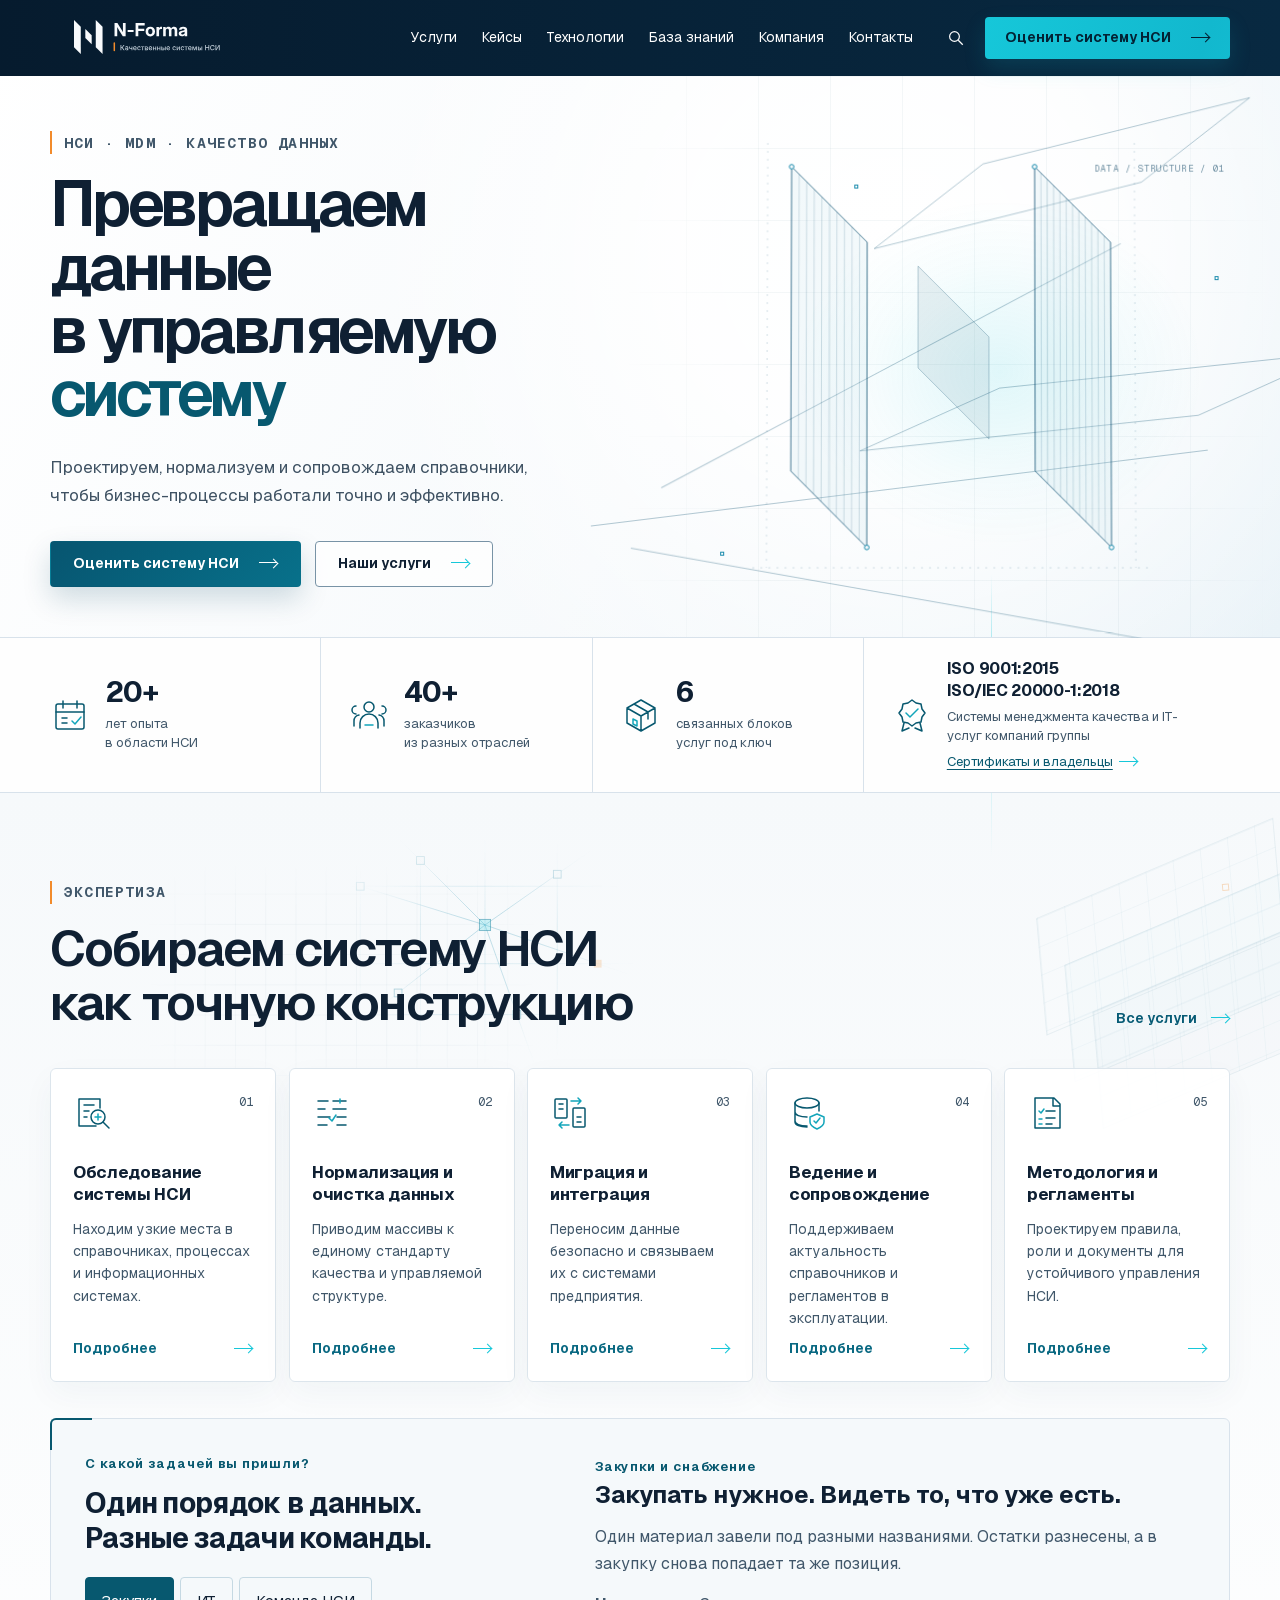
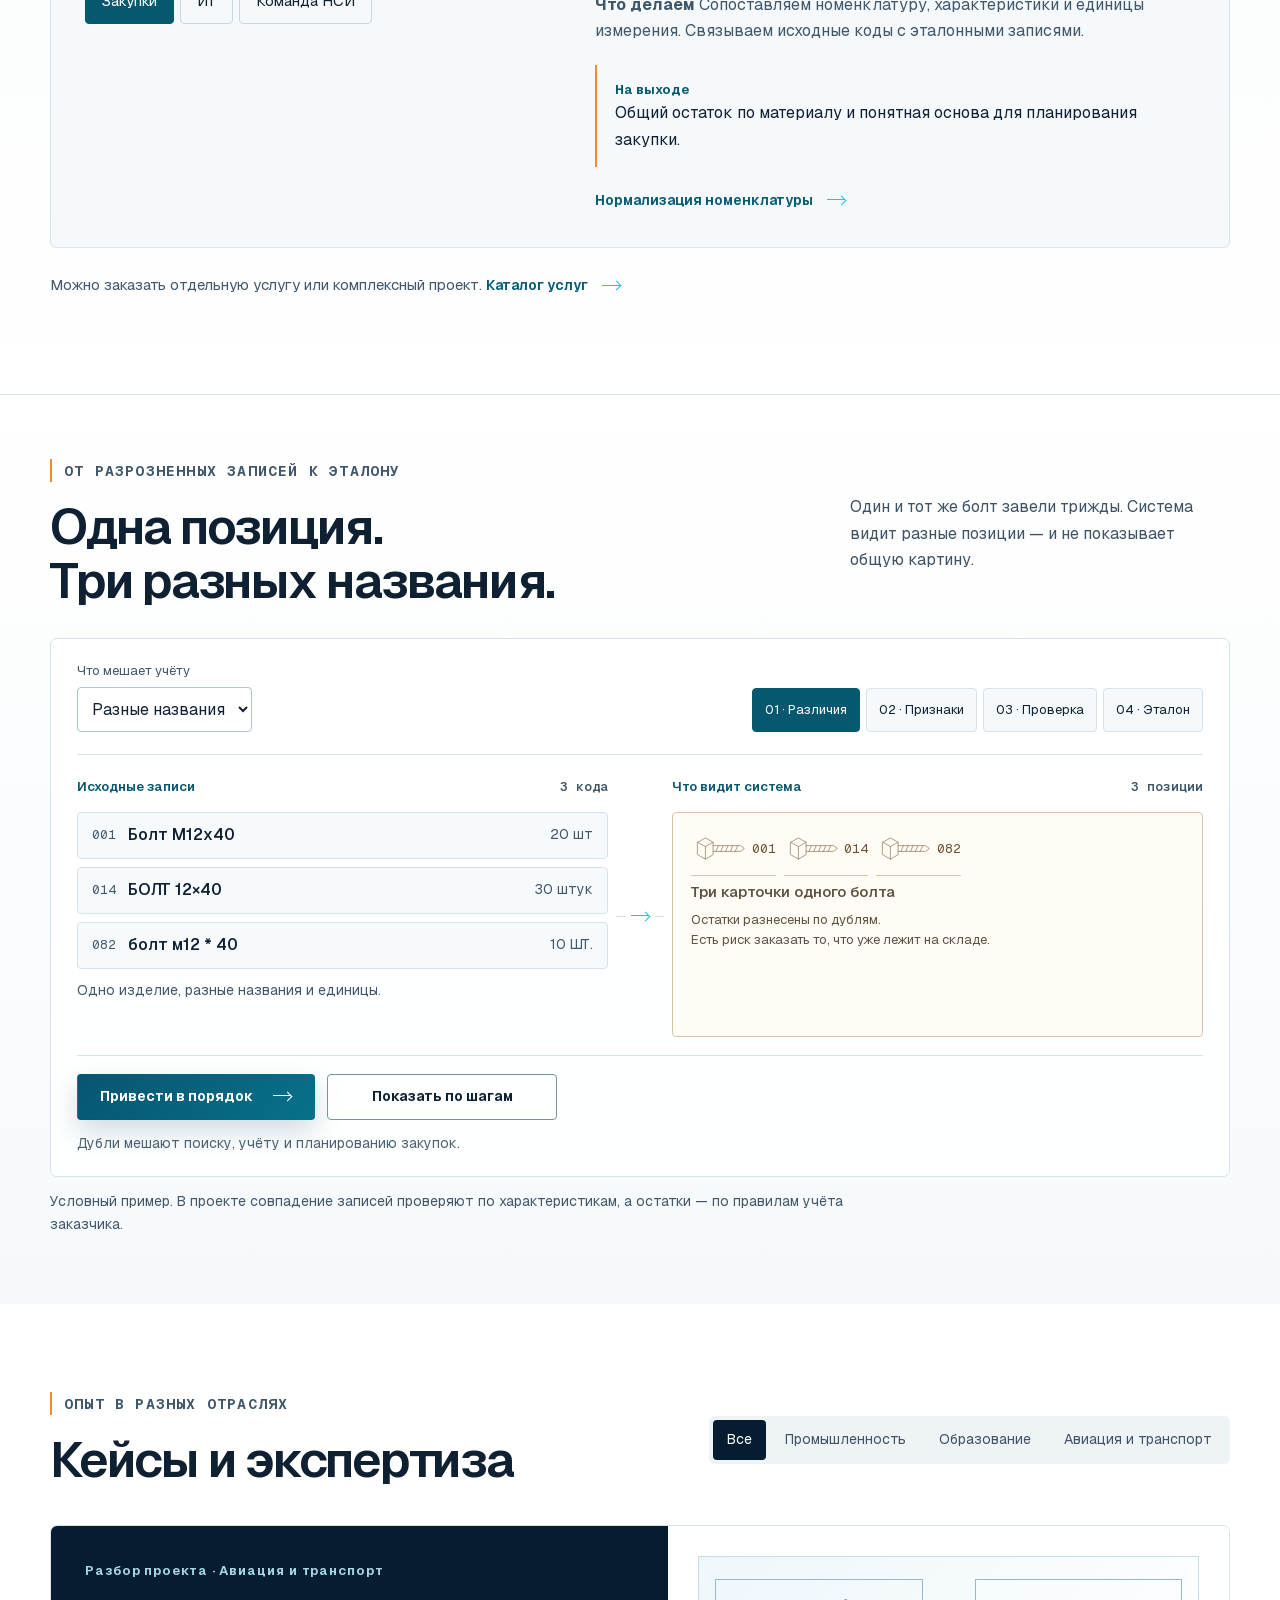
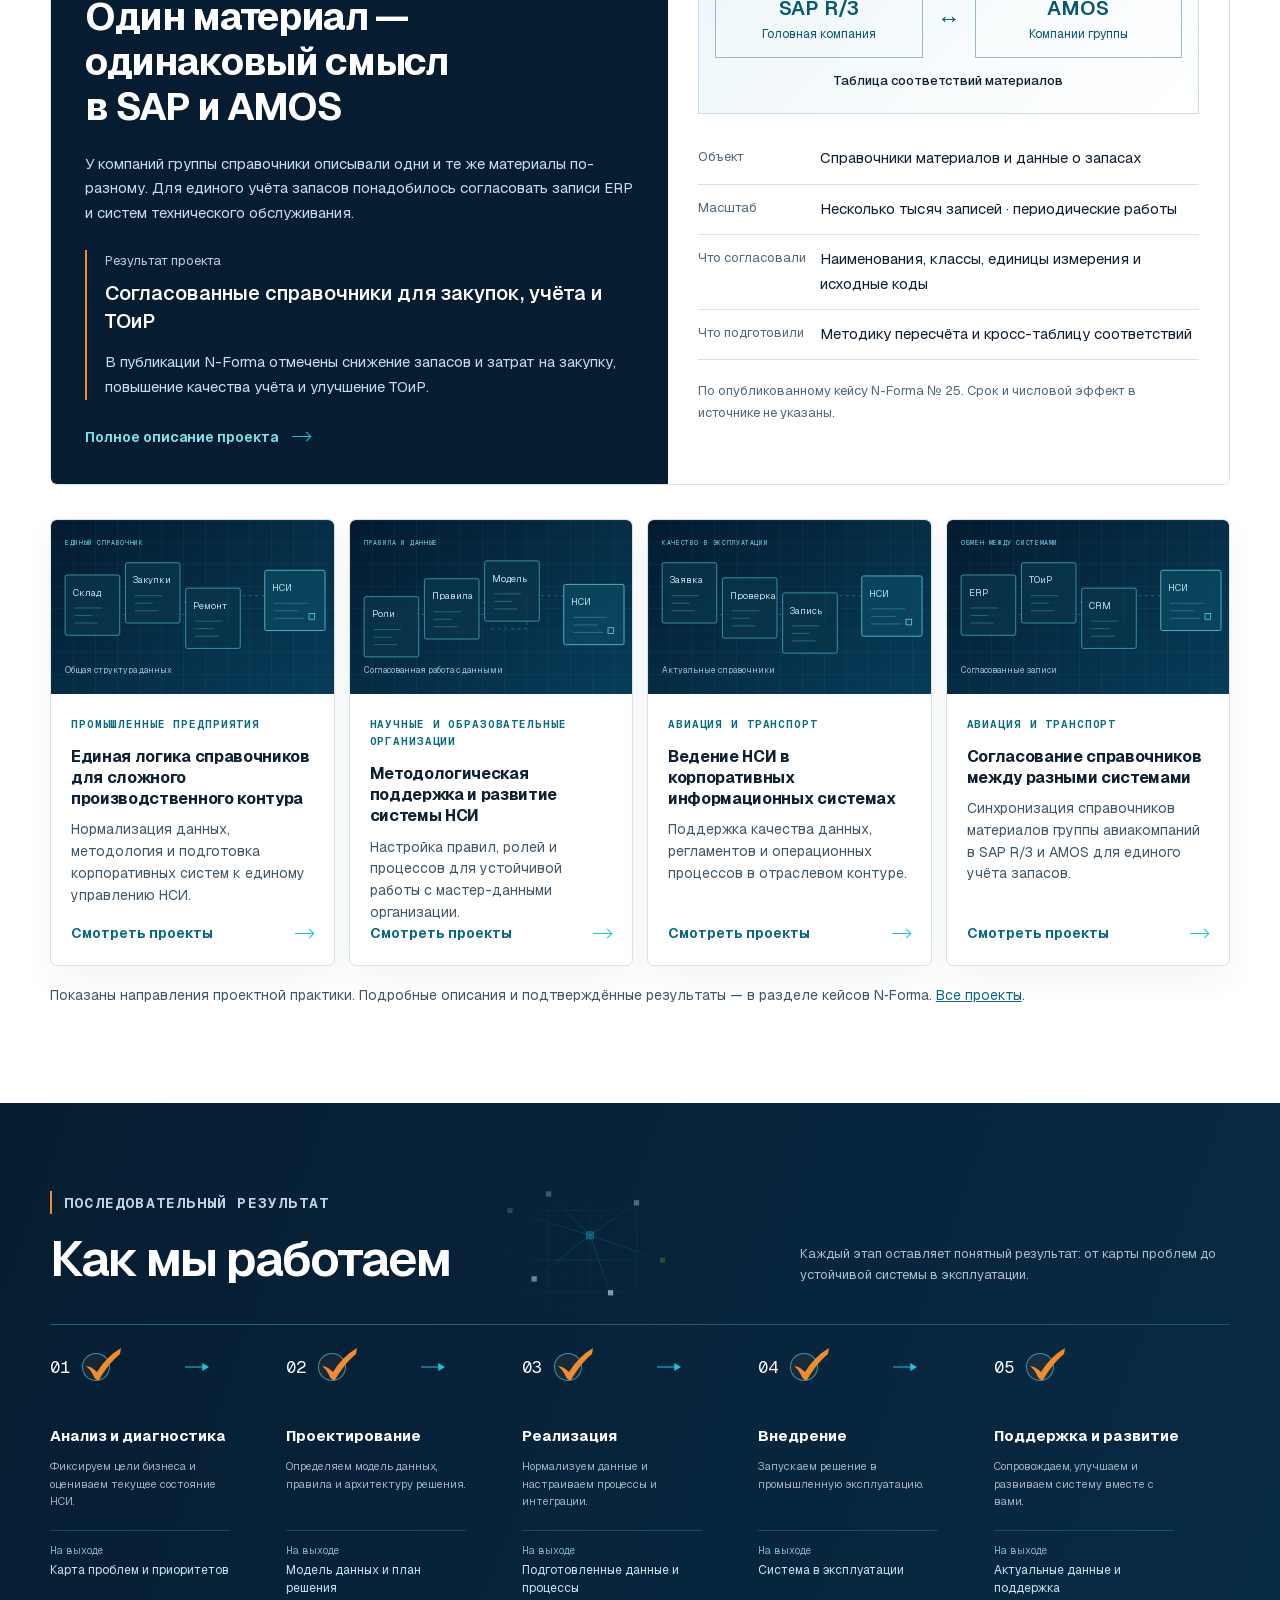
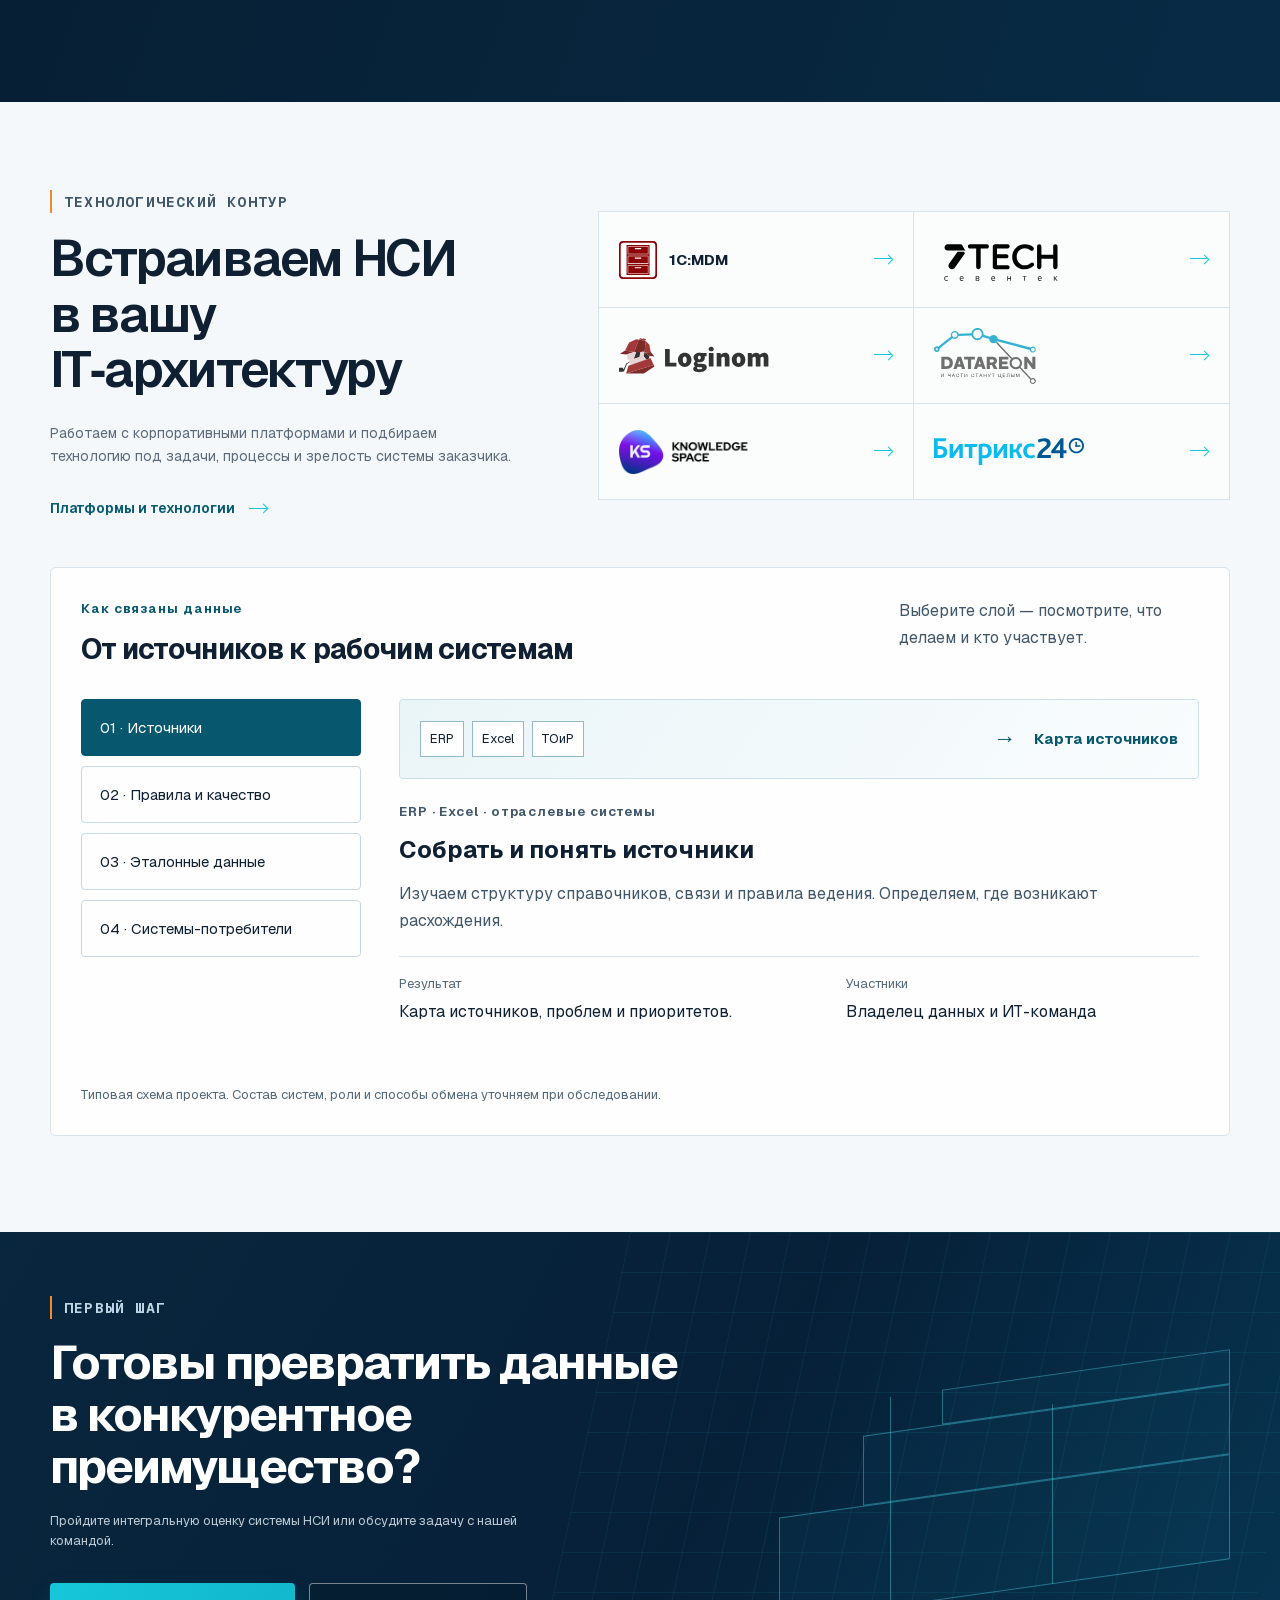
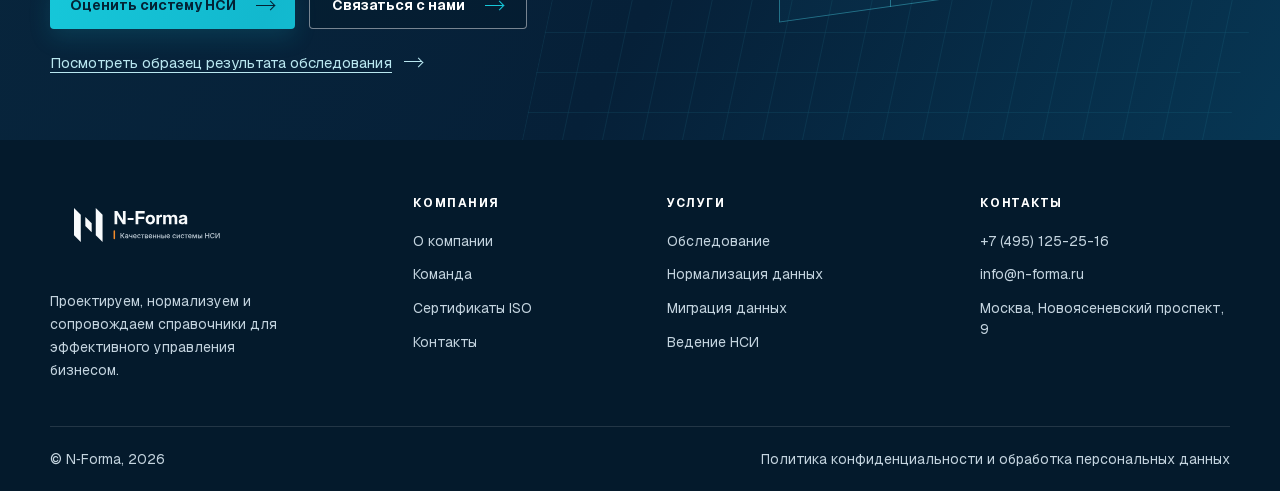
==== commit 755f2094: "Update N-Forma website preview" ====
--- a/index.html
+++ b/index.html
@@ -17,10 +17,10 @@
   <link rel="icon" href="assets/favicon.svg" type="image/svg+xml">
 
 
-  <link rel="stylesheet" href="styles.css"><script src="data.js?v=bcbb4563c629" defer></script><script src="prototype-cases.js?v=bcbb4563c629" defer></script><script src="site-interactions.js?v=bcbb4563c629" defer></script><script src="main.js?v=bcbb4563c629" defer></script>
+  <link rel="stylesheet" href="styles.css"><script src="data.js?v=d33d4af8f49a" defer></script><script src="prototype-cases.js?v=d33d4af8f49a" defer></script><script src="site-interactions.js?v=d33d4af8f49a" defer></script><script src="main.js?v=d33d4af8f49a" defer></script>
 
 
-<link rel="stylesheet" href="arrow-alignment.css"><link rel="stylesheet" href="navigation-state.css"><link rel="stylesheet" href="living-blueprint.css?v=c38be927a0c7"><script src="living-blueprint.js?v=c38be927a0c7" defer></script><link rel="stylesheet" href="site-interactions.css?v=bcbb4563c629"><link rel="stylesheet" href="research-enhancements.css?v=ae38a6f6e8c9"><script src="research-enhancements.js?v=ae38a6f6e8c9" defer></script></head>
+<link rel="stylesheet" href="arrow-alignment.css"><link rel="stylesheet" href="navigation-state.css"><link rel="stylesheet" href="living-blueprint.css?v=c38be927a0c7"><script src="living-blueprint.js?v=c38be927a0c7" defer></script><link rel="stylesheet" href="site-interactions.css?v=d33d4af8f49a"><link rel="stylesheet" href="research-enhancements.css?v=dbfac70f9c89"><script src="research-enhancements.js?v=dbfac70f9c89" defer></script></head>
 
 
 <body data-page="home">
@@ -28,11 +28,11 @@
 
   <a class="skip-link" href="#main">К основному содержанию</a><main id="main"><header class="site-header " data-header=""><div class="container nav-wrap"><a class="brand" href="#top" aria-label="N-Forma — на главную"><img class="brand-logo" src="assets/logo-white-accent.svg" alt="N-Forma — Качественные системы НСИ" width="199" height="64"></a><nav class="main-nav" aria-label="Основная навигация"><a href="#solutions">Решения</a><a href="#services">Услуги</a><a href="#cases">Кейсы</a><a href="#partners">Платформы и партнёры</a><a href="#company">Компания</a><a href="#contacts">Контакты</a></nav><a class="button button-cyan header-cta" href="https://n-forma.ru/mdm-form">Оценить систему НСИ <span aria-hidden="true" class="arrow">→</span></a><button class="menu-toggle" type="button" aria-label="Открыть меню" aria-expanded="false"><span></span><span></span><span></span></button></div></header><section class="hero" id="top"><div class="hero-grid" aria-hidden="true"></div><div class="container hero-layout"><div class="hero-copy reveal"><p class="eyebrow"><span></span> НСИ · MDM · качество данных</p><h1>Превращаем данные<br>в управляемую<br><em>систему</em></h1><p class="hero-lead">Проектируем, нормализуем и сопровождаем справочники, чтобы бизнес-процессы работали точно и эффективно.</p><div class="hero-actions"><a class="button button-primary" href="https://n-forma.ru/mdm-form">Оценить систему НСИ <span aria-hidden="true" class="arrow">→</span></a><a class="button button-secondary" href="#services">Наши услуги <span aria-hidden="true" class="arrow">→</span></a></div></div><div class="blueprint" aria-hidden="true"><div class="lb-scene"><div class="lb-aura" aria-hidden="true"></div><div class="blueprint-label">DATA / STRUCTURE / 01</div><div class="building back"><i></i><i></i><i></i></div><div class="building front"><i></i><i></i><i></i><i></i></div><span class="axis axis-a"></span><span class="axis axis-b"></span><span class="axis axis-c"></span><span class="node node-a"></span><span class="node node-b"></span><span class="node node-c"></span></div></div></div></section><section class="trust-strip" id="company"><div class="container trust-grid"><div class="metric"><span class="metric-icon"><svg class="nforma-icon" viewBox="0 0 40 40" fill="none" stroke="currentColor" stroke-width="1.5" stroke-linecap="round" stroke-linejoin="round" aria-hidden="true" focusable="false"><rect x="6" y="9" width="28" height="25" rx="2"/><path d="M6 17h28M13 6v7M27 6v7M12 23h5M12 28h5"/><path class="icon-accent" d="m22 26 3 3 6-7"/></svg></span><strong>20+</strong><p>лет опыта<br>в области НСИ</p></div><div class="metric"><span class="metric-icon"><svg class="nforma-icon" viewBox="0 0 40 40" fill="none" stroke="currentColor" stroke-width="1.5" stroke-linecap="round" stroke-linejoin="round" aria-hidden="true" focusable="false"><circle cx="20" cy="12" r="5"/><path d="M11 33v-5a9 9 0 0 1 18 0v5M7 11a4 4 0 0 0 0 8M33 11a4 4 0 0 1 0 8M5 31v-5a6 6 0 0 1 5-6M35 31v-5a6 6 0 0 0-5-6"/><path class="icon-accent" d="M16 30h8"/></svg></span><strong>40+</strong><p>заказчиков<br>из разных отраслей</p></div><div class="metric"><span class="metric-icon"><svg class="nforma-icon" viewBox="0 0 40 40" fill="none" stroke="currentColor" stroke-width="1.5" stroke-linecap="round" stroke-linejoin="round" aria-hidden="true" focusable="false"><path d="m20 5 14 8v15l-14 8-14-8V13ZM6 13l14 8 14-8M20 21v15M13 9l14 8v7"/><path class="icon-accent" d="m12 24 4 2v5l-4-2Z"/></svg></span><strong>6</strong><p>связанных блоков<br>услуг под ключ</p></div><div class="metric metric-wide"><span class="metric-icon"><svg class="nforma-icon" viewBox="0 0 40 40" fill="none" stroke="currentColor" stroke-width="1.5" stroke-linecap="round" stroke-linejoin="round" aria-hidden="true" focusable="false"><path d="m20 5 4 3 5 1 1 5 3 4-3 4-1 5-5 1-4 3-4-3-5-1-1-5-3-4 3-4 1-5 5-1ZM12 28l-2 8 7-3M28 28l2 8-7-3"/><path class="icon-accent" d="m14 18 4 4 8-8"/></svg></span><strong class="certification-standards"><span>ISO 9001:2015</span><span>ISO/IEC 20000-1:2018</span></strong><p>Системы менеджмента качества и IT-услуг компаний группы<br><a class="certification-link" href="https://n-forma.ru/iso-certificates">Сертификаты и владельцы <span class="arrow" aria-hidden="true">→</span></a></p></div></div></section><section class="section services-section" id="services"><div class="layer-stack" aria-hidden="true"><span></span><span></span><span></span><i></i></div><div class="container"><div class="section-heading"><div><p class="eyebrow"><span></span> Экспертиза</p><h2>Собираем систему НСИ<br>как точную конструкцию</h2></div><a class="text-link" href="https://n-forma.ru/services">Все услуги <span aria-hidden="true" class="arrow">→</span></a></div><div class="services-grid" id="solutions"><a class="service-card" href="https://n-forma.ru/inspection"><div class="service-top"><span class="service-icon"><svg class="nforma-icon" viewBox="0 0 40 40" fill="none" stroke="currentColor" stroke-width="1.5" stroke-linecap="round" stroke-linejoin="round" aria-hidden="true" focusable="false"><path d="M23 33H6V6h21v9M11 12h10M11 18h5M11 24h3"/><circle cx="25" cy="24" r="7"/><path d="m30 29 6 6"/><path class="icon-accent" d="M22 24h6M25 21v6"/></svg></span><span class="service-no">01</span></div><h3>Обследование системы НСИ</h3><p>Находим узкие места в справочниках, процессах и информационных системах.</p><span class="card-link">Подробнее <span aria-hidden="true" class="arrow">→</span></span></a><a class="service-card" href="https://n-forma.ru/normalization"><div class="service-top"><span class="service-icon"><svg class="nforma-icon" viewBox="0 0 40 40" fill="none" stroke="currentColor" stroke-width="1.5" stroke-linecap="round" stroke-linejoin="round" aria-hidden="true" focusable="false"><path d="M6 8h10M6 16h7M6 24h12M6 32h9M21 8h13M21 16h13M25 24h9M25 32h9"/><path class="icon-accent" d="m17 25 3 3 4-6M28 6v4"/></svg></span><span class="service-no">02</span></div><h3>Нормализация и очистка данных</h3><p>Приводим массивы к единому стандарту качества и управляемой структуре.</p><span class="card-link">Подробнее <span aria-hidden="true" class="arrow">→</span></span></a><a class="service-card" href="https://n-forma.ru/migration"><div class="service-top"><span class="service-icon"><svg class="nforma-icon" viewBox="0 0 40 40" fill="none" stroke="currentColor" stroke-width="1.5" stroke-linecap="round" stroke-linejoin="round" aria-hidden="true" focusable="false"><rect x="5" y="6" width="12" height="19" rx="1"/><rect x="23" y="15" width="12" height="19" rx="1"/><path d="M9 11h4M9 16h4M27 24h4M27 29h4"/><path class="icon-accent" d="M21 8h10l-3-3M31 8l-3 3M19 32H9l3-3M9 32l3 3"/></svg></span><span class="service-no">03</span></div><h3>Миграция и интеграция</h3><p>Переносим данные безопасно и связываем их с системами предприятия.</p><span class="card-link">Подробнее <span aria-hidden="true" class="arrow">→</span></span></a><a class="service-card" href="https://n-forma.ru/outsourcing-outstaffing"><div class="service-top"><span class="service-icon"><svg class="nforma-icon" viewBox="0 0 40 40" fill="none" stroke="currentColor" stroke-width="1.5" stroke-linecap="round" stroke-linejoin="round" aria-hidden="true" focusable="false"><ellipse cx="18" cy="10" rx="12" ry="5"/><path d="M6 10v19c0 3 5 5 12 5M30 10v8M6 19c0 3 5 5 12 5M6 28c0 3 5 5 12 5"/><path class="icon-accent" d="m28 21 7 3v5c0 4-7 7-7 7s-7-3-7-7v-5ZM25 28l2 2 4-5"/></svg></span><span class="service-no">04</span></div><h3>Ведение и сопровождение</h3><p>Поддерживаем актуальность справочников и регламентов в эксплуатации.</p><span class="card-link">Подробнее <span aria-hidden="true" class="arrow">→</span></span></a><a class="service-card" href="https://n-forma.ru/methodology"><div class="service-top"><span class="service-icon"><svg class="nforma-icon" viewBox="0 0 40 40" fill="none" stroke="currentColor" stroke-width="1.5" stroke-linecap="round" stroke-linejoin="round" aria-hidden="true" focusable="false"><path d="M8 5h19l6 6v24H8ZM26 5v8h7M19 18h9M19 25h9M19 31h6"/><path class="icon-accent" d="m12 18 2 2 3-4M12 26h3M12 31h3"/></svg></span><span class="service-no">05</span></div><h3>Методология и регламенты</h3><p>Проектируем правила, роли и документы для устойчивого управления НСИ.</p><span class="card-link">Подробнее <span aria-hidden="true" class="arrow">→</span></span></a></div><!-- rx:roles:start --><div class="rx-roles" data-rx-tabs><div class="rx-role-intro"><p class="rx-kicker">С какой задачей вы пришли?</p><h3>Один порядок в данных.<br>Разные задачи команды.</h3><div class="rx-tabs" role="tablist" aria-label="Ваша задача"><button type="button" role="tab" id="roles-tab-0" aria-controls="roles-panel-0" aria-selected="true" tabindex="0">Закупки</button><button type="button" role="tab" id="roles-tab-1" aria-controls="roles-panel-1" aria-selected="false" tabindex="-1">ИТ</button><button type="button" role="tab" id="roles-tab-2" aria-controls="roles-panel-2" aria-selected="false" tabindex="-1">Команда НСИ</button></div></div><div class="rx-role-content"><div role="tabpanel" id="roles-panel-0" aria-labelledby="roles-tab-0" tabindex="0" ><span class="rx-kicker">Закупки и снабжение</span><h4>Закупать нужное. Видеть то, что уже есть.</h4><p>Один материал завели под разными названиями. Остатки разнесены, а в закупку снова попадает та же позиция.</p><p><strong>Что делаем</strong> Сопоставляем номенклатуру, характеристики и единицы измерения. Связываем исходные коды с эталонными записями.</p><div class="rx-role-result"><span>На выходе</span>Общий остаток по материалу и понятная основа для планирования закупки.</div><a class="text-link" href="https://n-forma.ru/normalization">Нормализация номенклатуры <span class="arrow" aria-hidden="true">→</span></a></div><div role="tabpanel" id="roles-panel-1" aria-labelledby="roles-tab-1" tabindex="0" hidden><span class="rx-kicker">ИТ и архитектура</span><h4>Связать системы общим языком данных.</h4><p>В ERP и отраслевых системах разные коды, форматы и правила. При переносе расхождения переходят в новую систему.</p><p><strong>Что делаем</strong> Проектируем модель и таблицы соответствия, готовим данные к переносу и проверяем результат загрузки.</p><div class="rx-role-result"><span>На выходе</span>Согласованные справочники и контролируемый переход между системами.</div><a class="text-link" href="https://n-forma.ru/migration">Миграция и интеграция <span class="arrow" aria-hidden="true">→</span></a></div><div role="tabpanel" id="roles-panel-2" aria-labelledby="roles-tab-2" tabindex="0" hidden><span class="rx-kicker">Команда НСИ</span><h4>Сохранить порядок после запуска.</h4><p>Правила есть в отдельных файлах, заявки проверяют вручную, а качество справочника зависит от конкретных сотрудников.</p><p><strong>Что делаем</strong> Определяем роли, проверки и маршрут согласования. Готовим регламенты и организуем ведение справочников.</p><div class="rx-role-result"><span>На выходе</span>Понятная ответственность за каждую запись и повторяемый процесс контроля.</div><a class="text-link" href="https://n-forma.ru/outsourcing-outstaffing">Ведение и сопровождение НСИ <span class="arrow" aria-hidden="true">→</span></a></div></div></div><!-- rx:roles:end --><p class="service-scope-note">Можно заказать отдельную услугу или комплексный проект. <a class="text-link" href="services.html">Каталог услуг <span class="arrow" aria-hidden="true">→</span></a></p></div></section><section class="section normalization-section" id="normalization-example"><div class="container"><div class="section-heading"><div><p class="eyebrow"><span></span>От разрозненных записей к эталону</p><h2>Одна позиция.<br>Три разных названия.</h2></div><p class="demo-lead">Один и тот же болт завели трижды. Система видит разные позиции — и не показывает общую картину.</p></div>
   <div class="normalization-demo" data-normalization-demo data-state="raw" data-stage="0">
+    <div class="rx-demo-toolbar"><label>Что мешает учёту<select data-demo-mode><option value="names">Разные названия</option><option value="units">Разные единицы</option></select></label><div class="rx-demo-stages" role="group" aria-label="Шаги нормализации"><button type="button" data-demo-stage="0" aria-pressed="true">01 · Различия</button><button type="button" data-demo-stage="1" aria-pressed="false">02 · Признаки</button><button type="button" data-demo-stage="2" aria-pressed="false">03 · Проверка</button><button type="button" data-demo-stage="3" aria-pressed="false">04 · Эталон</button></div></div>
     <div class="demo-source"><div class="demo-column-head"><span>Исходные записи</span><span class="demo-count">3 кода</span></div><ul class="demo-records"><li><span class="demo-record-id">001</span><strong><span data-attribute="kind">Болт</span> <span data-attribute="diameter">М12</span>х<span data-attribute="length">40</span></strong><span class="demo-record-unit">20 шт</span></li><li><span class="demo-record-id">014</span><strong><span data-attribute="kind">БОЛТ</span> <span data-attribute="diameter">12</span>×<span data-attribute="length">40</span></strong><span class="demo-record-unit">30 штук</span></li><li><span class="demo-record-id">082</span><strong><span data-attribute="kind">болт</span> <span data-attribute="diameter">м12</span> * <span data-attribute="length">40</span></strong><span class="demo-record-unit">10 ШТ.</span></li></ul><p class="demo-source-note">Одно изделие, разные названия и единицы.</p></div>
     <div class="demo-connector" aria-hidden="true"><span></span><span class="arrow">→</span><span></span></div>
     <div class="demo-target"><div class="demo-column-head"><span data-demo-target-title>Что видит система</span><span class="demo-count" data-demo-target-count>3 позиции</span></div><div class="demo-placeholder" data-demo-placeholder><div class="demo-duplicates" aria-hidden="true"><span><svg class="demo-bolt" viewBox="0 0 120 64" aria-hidden="true" focusable="false"><path d="M14 19 30 10l16 9v26l-16 9-16-9ZM14 19l16 9 16-9M30 28v26M46 26h57l8 6-8 6H46"/><path d="m57 26-5 12m15-12-5 12m15-12-5 12m15-12-5 12m15-12-5 12"/></svg><b>001</b></span><span><svg class="demo-bolt" viewBox="0 0 120 64" aria-hidden="true" focusable="false"><path d="M14 19 30 10l16 9v26l-16 9-16-9ZM14 19l16 9 16-9M30 28v26M46 26h57l8 6-8 6H46"/><path d="m57 26-5 12m15-12-5 12m15-12-5 12m15-12-5 12m15-12-5 12"/></svg><b>014</b></span><span><svg class="demo-bolt" viewBox="0 0 120 64" aria-hidden="true" focusable="false"><path d="M14 19 30 10l16 9v26l-16 9-16-9ZM14 19l16 9 16-9M30 28v26M46 26h57l8 6-8 6H46"/><path d="m57 26-5 12m15-12-5 12m15-12-5 12m15-12-5 12m15-12-5 12"/></svg><b>082</b></span></div><strong>Три карточки одного болта</strong><p>Остатки разнесены по дублям.<br>Есть риск заказать то, что уже лежит на складе.</p></div><div class="rx-demo-work" data-demo-work hidden></div><div class="demo-result" id="normalization-result" data-demo-result hidden><div class="demo-result-head"><span class="demo-bolt-assembly" aria-hidden="true"><svg class="demo-bolt" viewBox="0 0 120 64" aria-hidden="true" focusable="false"><path d="M14 19 30 10l16 9v26l-16 9-16-9ZM14 19l16 9 16-9M30 28v26M46 26h57l8 6-8 6H46"/><path d="m57 26-5 12m15-12-5 12m15-12-5 12m15-12-5 12m15-12-5 12"/></svg><svg class="demo-bolt" viewBox="0 0 120 64" aria-hidden="true" focusable="false"><path d="M14 19 30 10l16 9v26l-16 9-16-9ZM14 19l16 9 16-9M30 28v26M46 26h57l8 6-8 6H46"/><path d="m57 26-5 12m15-12-5 12m15-12-5 12m15-12-5 12m15-12-5 12"/></svg><svg class="demo-bolt" viewBox="0 0 120 64" aria-hidden="true" focusable="false"><path d="M14 19 30 10l16 9v26l-16 9-16-9ZM14 19l16 9 16-9M30 28v26M46 26h57l8 6-8 6H46"/><path d="m57 26-5 12m15-12-5 12m15-12-5 12m15-12-5 12m15-12-5 12"/></svg></span><div><span class="demo-result-kicker">Единая запись · 001</span><h3><span data-attribute="kind">Болт</span> <span data-attribute="diameter">М12</span>×<span data-attribute="length">40</span></h3><p>Диаметр 12 мм · длина 40 мм</p></div></div><div class="demo-stock"><span>Общий остаток</span><strong>60 <small>шт.</small></strong></div><p class="demo-merged">3 записи → 1 эталон. Остаток виден целиком.</p></div></div>
-    <div class="demo-controls"><button type="button" class="button button-primary" data-demo-toggle aria-controls="normalization-result" aria-expanded="false"><span data-demo-button-label>Привести в порядок</span><span class="arrow" aria-hidden="true">→</span></button><p class="demo-status" role="status" aria-live="polite" data-demo-status>Дубли мешают поиску, учёту и планированию закупок.</p></div>
-    <details class="rx-demo-details" data-demo-details><summary>Разобрать по шагам</summary><div class="rx-demo-toolbar"><label>Что мешает учёту<select data-demo-mode><option value="names">Разные названия</option><option value="units">Разные единицы</option></select></label><div class="rx-demo-stages" role="group" aria-label="Шаги нормализации"><button type="button" data-demo-stage="0" aria-pressed="true">01 · Различия</button><button type="button" data-demo-stage="1" aria-pressed="false">02 · Признаки</button><button type="button" data-demo-stage="2" aria-pressed="false">03 · Проверка</button><button type="button" data-demo-stage="3" aria-pressed="false">04 · Эталон</button></div></div><button type="button" class="button button-secondary" data-demo-play aria-pressed="false">Показать по шагам</button></details>
+    <div class="demo-controls"><button type="button" class="button button-primary" data-demo-toggle aria-controls="normalization-result" aria-expanded="false"><span data-demo-button-label>Привести в порядок</span><span class="arrow" aria-hidden="true">→</span></button><button type="button" class="button button-secondary" data-demo-play aria-pressed="false">Показать по шагам</button><p class="demo-status" role="status" aria-live="polite" data-demo-status>Дубли мешают поиску, учёту и планированию закупок.</p></div>
   </div><p class="demo-note">Условный пример. В проекте совпадение записей проверяют по характеристикам, а остатки — по правилам учёта заказчика.</p></div></section><section class="section cases-section" id="cases"><div class="container"><div class="section-heading cases-heading"><div><p class="eyebrow"><span></span> Опыт в разных отраслях</p><h2>Кейсы и экспертиза</h2></div><div class="filters" aria-label="Фильтр кейсов"><button type="button" class="filter is-active" aria-pressed="true">Все</button><button type="button" class="filter" aria-pressed="false">Промышленность</button><button type="button" class="filter" aria-pressed="false">Образование</button><button type="button" class="filter" aria-pressed="false">Авиация и транспорт</button></div></div><!-- rx:featured:start --><article class="rx-featured" aria-labelledby="featured-case-title"><div class="rx-feature-story"><p class="rx-kicker">Разбор проекта · Авиация и транспорт</p><h3 id="featured-case-title">Один материал —<br>одинаковый смысл<br>в SAP и AMOS</h3><p>У компаний группы справочники описывали одни и те же материалы по-разному. Для единого учёта запасов понадобилось согласовать записи ERP и систем технического обслуживания.</p><div class="rx-case-result"><span>Результат проекта</span><strong>Согласованные справочники для закупок, учёта и ТОиР</strong><p>В публикации N-Forma отмечены снижение запасов и затрат на закупку, повышение качества учёта и улучшение ТОиР.</p></div><a class="text-link" href="https://n-forma.ru/project_25">Полное описание проекта <span class="arrow" aria-hidden="true">→</span></a></div><div class="rx-case-passport"><div class="rx-case-diagram" aria-label="Согласование справочников SAP R/3 и AMOS"><span>SAP R/3<small>Головная компания</small></span><b aria-hidden="true">↔</b><span>AMOS<small>Компании группы</small></span><strong>Таблица соответствий материалов</strong></div><dl><div><dt>Объект</dt><dd>Справочники материалов и данные о запасах</dd></div><div><dt>Масштаб</dt><dd>Несколько тысяч записей · периодические работы</dd></div><div><dt>Что согласовали</dt><dd>Наименования, классы, единицы измерения и исходные коды</dd></div><div><dt>Что подготовили</dt><dd>Методику пересчёта и кросс-таблицу соответствий</dd></div></dl><p class="rx-footnote">По опубликованному кейсу N-Forma № 25. Срок и числовой эффект в источнике не указаны.</p></div></article><!-- rx:featured:end --><div class="cases-grid"><article class="case-card"><div class="case-visual factory" aria-hidden="true"><span class="case-grid-lines"></span><svg class="case-schematic" viewBox="0 0 300 174" aria-hidden="true" focusable="false"><text class="schematic-caption" x="15" y="21">ЕДИНЫЙ СПРАВОЧНИК</text><path class="schematic-route" d="M48 95H188V75H248M99 82H188M150 110H188V75"/><g class="schematic-plane plane-0" style="--plane-shift:12px"><rect x="15" y="53" width="58" height="64" rx="2"/><path class="schematic-data" d="M25 88h29m-29 8h19m-19 8h25"/><text x="23" y="75">Склад</text></g><g class="schematic-plane plane-1" style="--plane-shift:4px"><rect x="79" y="40" width="58" height="64" rx="2"/><path class="schematic-data" d="M89 75h29m-29 8h19m-19 8h25"/><text x="87" y="62">Закупки</text></g><g class="schematic-plane plane-2" style="--plane-shift:-4px"><rect x="143" y="67" width="58" height="64" rx="2"/><path class="schematic-data" d="M153 102h29m-29 8h19m-19 8h25"/><text x="151" y="89">Ремонт</text></g><g class="schematic-plane plane-3" style="--plane-shift:-10px"><rect x="227" y="48" width="64" height="64" rx="2"/><path class="schematic-data" d="M237 83h36m-36 8h26m-26 8h32"/><text x="235" y="70">НСИ</text><rect class="schematic-node" x="274" y="94" width="6" height="6"/></g><text class="schematic-note" x="15" y="157">Общая структура данных</text></svg></div><div class="case-copy"><span class="case-tag">Промышленные предприятия</span><h3>Единая логика справочников для сложного производственного контура</h3><p>Нормализация данных, методология и подготовка корпоративных систем к единому управлению НСИ.</p><a class="card-link" href="https://n-forma.ru/our-cases">Смотреть проекты <span class="arrow" aria-hidden="true">→</span></a></div></article><article class="case-card"><div class="case-visual campus" aria-hidden="true"><span class="case-grid-lines"></span><svg class="case-schematic" viewBox="0 0 300 174" aria-hidden="true" focusable="false"><text class="schematic-caption" x="15" y="21">ПРАВИЛА И ДАННЫЕ</text><path class="schematic-route" d="M48 95H188V75H248M99 82H188M150 110H188V75"/><g class="schematic-plane plane-0" style="--plane-shift:12px"><rect x="15" y="76" width="58" height="64" rx="2"/><path class="schematic-data" d="M25 111h29m-29 8h19m-19 8h25"/><text x="23" y="98">Роли</text></g><g class="schematic-plane plane-1" style="--plane-shift:4px"><rect x="79" y="57" width="58" height="64" rx="2"/><path class="schematic-data" d="M89 92h29m-29 8h19m-19 8h25"/><text x="87" y="79">Правила</text></g><g class="schematic-plane plane-2" style="--plane-shift:-4px"><rect x="143" y="38" width="58" height="64" rx="2"/><path class="schematic-data" d="M153 73h29m-29 8h19m-19 8h25"/><text x="151" y="60">Модель</text></g><g class="schematic-plane plane-3" style="--plane-shift:-10px"><rect x="227" y="63" width="64" height="64" rx="2"/><path class="schematic-data" d="M237 98h36m-36 8h26m-26 8h32"/><text x="235" y="85">НСИ</text><rect class="schematic-node" x="274" y="109" width="6" height="6"/></g><text class="schematic-note" x="15" y="157">Согласованная работа с данными</text></svg></div><div class="case-copy"><span class="case-tag">Научные и образовательные организации</span><h3>Методологическая поддержка и развитие системы НСИ</h3><p>Настройка правил, ролей и процессов для устойчивой работы с мастер-данными организации.</p><a class="card-link" href="https://n-forma.ru/our-cases">Смотреть проекты <span class="arrow" aria-hidden="true">→</span></a></div></article><article class="case-card"><div class="case-visual transport" aria-hidden="true"><span class="case-grid-lines"></span><svg class="case-schematic" viewBox="0 0 300 174" aria-hidden="true" focusable="false"><text class="schematic-caption" x="15" y="21">КАЧЕСТВО В ЭКСПЛУАТАЦИИ</text><path class="schematic-route" d="M48 95H188V75H248M99 82H188M150 110H188V75"/><g class="schematic-plane plane-0" style="--plane-shift:12px"><rect x="15" y="40" width="58" height="64" rx="2"/><path class="schematic-data" d="M25 75h29m-29 8h19m-19 8h25"/><text x="23" y="62">Заявка</text></g><g class="schematic-plane plane-1" style="--plane-shift:4px"><rect x="79" y="56" width="58" height="64" rx="2"/><path class="schematic-data" d="M89 91h29m-29 8h19m-19 8h25"/><text x="87" y="78">Проверка</text></g><g class="schematic-plane plane-2" style="--plane-shift:-4px"><rect x="143" y="72" width="58" height="64" rx="2"/><path class="schematic-data" d="M153 107h29m-29 8h19m-19 8h25"/><text x="151" y="94">Запись</text></g><g class="schematic-plane plane-3" style="--plane-shift:-10px"><rect x="227" y="54" width="64" height="64" rx="2"/><path class="schematic-data" d="M237 89h36m-36 8h26m-26 8h32"/><text x="235" y="76">НСИ</text><rect class="schematic-node" x="274" y="100" width="6" height="6"/></g><text class="schematic-note" x="15" y="157">Актуальные справочники</text></svg></div><div class="case-copy"><span class="case-tag">Авиация и транспорт</span><h3>Ведение НСИ в корпоративных информационных системах</h3><p>Поддержка качества данных, регламентов и операционных процессов в отраслевом контуре.</p><a class="card-link" href="https://n-forma.ru/our-cases">Смотреть проекты <span class="arrow" aria-hidden="true">→</span></a></div></article><article class="case-card"><div class="case-visual digital" aria-hidden="true"><span class="case-grid-lines"></span><svg class="case-schematic" viewBox="0 0 300 174" aria-hidden="true" focusable="false"><text class="schematic-caption" x="15" y="21">ОБМЕН МЕЖДУ СИСТЕМАМИ</text><path class="schematic-route" d="M48 95H188V75H248M99 82H188M150 110H188V75"/><g class="schematic-plane plane-0" style="--plane-shift:12px"><rect x="15" y="53" width="58" height="64" rx="2"/><path class="schematic-data" d="M25 88h29m-29 8h19m-19 8h25"/><text x="23" y="75">ERP</text></g><g class="schematic-plane plane-1" style="--plane-shift:4px"><rect x="79" y="40" width="58" height="64" rx="2"/><path class="schematic-data" d="M89 75h29m-29 8h19m-19 8h25"/><text x="87" y="62">ТОиР</text></g><g class="schematic-plane plane-2" style="--plane-shift:-4px"><rect x="143" y="67" width="58" height="64" rx="2"/><path class="schematic-data" d="M153 102h29m-29 8h19m-19 8h25"/><text x="151" y="89">CRM</text></g><g class="schematic-plane plane-3" style="--plane-shift:-10px"><rect x="227" y="48" width="64" height="64" rx="2"/><path class="schematic-data" d="M237 83h36m-36 8h26m-26 8h32"/><text x="235" y="70">НСИ</text><rect class="schematic-node" x="274" y="94" width="6" height="6"/></g><text class="schematic-note" x="15" y="157">Согласованные записи</text></svg></div><div class="case-copy"><span class="case-tag">Авиация и транспорт</span><h3>Согласование справочников между разными системами</h3><p>Синхронизация справочников материалов группы авиакомпаний в SAP R/3 и AMOS для единого учёта запасов.</p><a class="card-link" href="https://n-forma.ru/project_25">Смотреть проекты <span class="arrow" aria-hidden="true">→</span></a></div></article></div><p class="case-note">Показаны направления проектной практики. Подробные описания и подтверждённые результаты — в разделе кейсов N‑Forma. <a href="cases.html">Все проекты</a>.</p></div></section><section class="section process-section" id="approach"><div class="container"><div class="section-heading process-heading"><div><p class="eyebrow eyebrow-light"><span></span> Последовательный результат</p><h2>Как мы работаем</h2></div><p>Каждый этап оставляет понятный результат: от карты проблем до устойчивой системы в эксплуатации.</p></div><div class="steps-grid"><article class="step"><div class="step-head"><span>01</span><i aria-hidden="true"><svg viewBox="0 0 40 40" aria-hidden="true" focusable="false"><defs><mask id="step-ink-1" maskUnits="userSpaceOnUse" x="0" y="-6" width="44" height="48"><path class="step-check-trace" d="M1 17Q9 18 16 28Q26 11 43 -1" pathLength="1" /></mask></defs><path class="step-check-ink" d="M5 19Q10 19 16 25Q26 9 40 1L39 7Q27 17 18 33Q15 34 13 30Q10 23 5 19Z" mask="url(#step-ink-1)" /></svg></i></div><h3>Анализ и диагностика</h3><p>Фиксируем цели бизнеса и оцениваем текущее состояние НСИ.</p><p class="step-result"><span>На выходе</span>Карта проблем и приоритетов</p></article><article class="step"><div class="step-head"><span>02</span><i aria-hidden="true"><svg viewBox="0 0 40 40" aria-hidden="true" focusable="false"><defs><mask id="step-ink-2" maskUnits="userSpaceOnUse" x="0" y="-6" width="44" height="48"><path class="step-check-trace" d="M1 17Q9 18 16 28Q26 11 43 -1" pathLength="1" /></mask></defs><path class="step-check-ink" d="M5 19Q10 19 16 25Q26 9 40 1L39 7Q27 17 18 33Q15 34 13 30Q10 23 5 19Z" mask="url(#step-ink-2)" /></svg></i></div><h3>Проектирование</h3><p>Определяем модель данных, правила и архитектуру решения.</p><p class="step-result"><span>На выходе</span>Модель данных и план решения</p></article><article class="step"><div class="step-head"><span>03</span><i aria-hidden="true"><svg viewBox="0 0 40 40" aria-hidden="true" focusable="false"><defs><mask id="step-ink-3" maskUnits="userSpaceOnUse" x="0" y="-6" width="44" height="48"><path class="step-check-trace" d="M1 17Q9 18 16 28Q26 11 43 -1" pathLength="1" /></mask></defs><path class="step-check-ink" d="M5 19Q10 19 16 25Q26 9 40 1L39 7Q27 17 18 33Q15 34 13 30Q10 23 5 19Z" mask="url(#step-ink-3)" /></svg></i></div><h3>Реализация</h3><p>Нормализуем данные и настраиваем процессы и интеграции.</p><p class="step-result"><span>На выходе</span>Подготовленные данные и процессы</p></article><article class="step"><div class="step-head"><span>04</span><i aria-hidden="true"><svg viewBox="0 0 40 40" aria-hidden="true" focusable="false"><defs><mask id="step-ink-4" maskUnits="userSpaceOnUse" x="0" y="-6" width="44" height="48"><path class="step-check-trace" d="M1 17Q9 18 16 28Q26 11 43 -1" pathLength="1" /></mask></defs><path class="step-check-ink" d="M5 19Q10 19 16 25Q26 9 40 1L39 7Q27 17 18 33Q15 34 13 30Q10 23 5 19Z" mask="url(#step-ink-4)" /></svg></i></div><h3>Внедрение</h3><p>Запускаем решение в промышленную эксплуатацию.</p><p class="step-result"><span>На выходе</span>Система в эксплуатации</p></article><article class="step"><div class="step-head"><span>05</span><i aria-hidden="true"><svg viewBox="0 0 40 40" aria-hidden="true" focusable="false"><defs><mask id="step-ink-5" maskUnits="userSpaceOnUse" x="0" y="-6" width="44" height="48"><path class="step-check-trace" d="M1 17Q9 18 16 28Q26 11 43 -1" pathLength="1" /></mask></defs><path class="step-check-ink" d="M5 19Q10 19 16 25Q26 9 40 1L39 7Q27 17 18 33Q15 34 13 30Q10 23 5 19Z" mask="url(#step-ink-5)" /></svg></i></div><h3>Поддержка и развитие</h3><p>Сопровождаем, улучшаем и развиваем систему вместе с вами.</p><p class="step-result"><span>На выходе</span>Актуальные данные и поддержка</p></article></div></div></section><section class="section partners-section" id="partners"><div class="network-field" aria-hidden="true"><span></span><span></span><span></span><span></span><span></span><span></span><span></span><i></i><i></i><i></i></div><div class="container partner-layout"><div><p class="eyebrow"><span></span> Технологический контур</p><h2>Встраиваем НСИ<br>в вашу IT‑архитектуру</h2><p class="partner-lead">Работаем с корпоративными платформами и подбираем технологию под задачи, процессы и зрелость системы заказчика.</p><a class="text-link" href="https://n-forma.ru/loginom-platform">Платформы и технологии <span aria-hidden="true" class="arrow">→</span></a></div><div class="partner-grid" aria-label="Платформы и партнёры"><a href="https://n-forma.ru/MDM-solutions-1C" class="partner-card"><span class="platform-identity platform-0 platform-with-name"><img src="assets/platforms/1c-mdm.svg" alt="" loading="lazy" width="40" height="40"><strong>1C:MDM</strong></span><span class="arrow" aria-hidden="true">→</span></a><a href="https://n-forma.ru/7tech-solution" class="partner-card"><span class="platform-identity platform-1"><img src="assets/platforms/7tech.svg" alt="7TECH" loading="lazy" width="150" height="40"></span><span class="arrow" aria-hidden="true">→</span></a><a href="https://n-forma.ru/loginom-platform" class="partner-card"><span class="platform-identity platform-2"><img src="assets/platforms/loginom.svg" alt="Loginom" loading="lazy" width="150" height="40"></span><span class="arrow" aria-hidden="true">→</span></a><a href="https://n-forma.ru/datareon-solution" class="partner-card"><span class="platform-identity platform-3"><img src="assets/platforms/datareon.svg" alt="DATAREON" loading="lazy" width="150" height="40"></span><span class="arrow" aria-hidden="true">→</span></a><a href="https://n-forma.ru/knowledge-space" class="partner-card"><span class="platform-identity platform-4"><img src="assets/platforms/knowledge-space.png" alt="Knowledge Space" loading="lazy" width="150" height="40"></span><span class="arrow" aria-hidden="true">→</span></a><a href="https://n-forma.ru/bitrix24-applying" class="partner-card"><span class="platform-identity platform-5"><img src="assets/platforms/bitrix24.svg" alt="Битрикс24" loading="lazy" width="150" height="40"></span><span class="arrow" aria-hidden="true">→</span></a></div></div><!-- rx:architecture:start --><div class="container"><div class="rx-architecture" data-rx-tabs><div class="rx-architecture-head"><div><p class="rx-kicker">Как связаны данные</p><h3>От источников к рабочим системам</h3></div><p>Выберите слой — посмотрите, что делаем и кто участвует.</p></div><div class="rx-architecture-layout"><div class="rx-tabs" role="tablist" aria-label="Слои архитектуры"><button type="button" role="tab" id="architecture-tab-0" aria-controls="architecture-panel-0" aria-selected="true" tabindex="0">01 · Источники</button><button type="button" role="tab" id="architecture-tab-1" aria-controls="architecture-panel-1" aria-selected="false" tabindex="-1">02 · Правила и качество</button><button type="button" role="tab" id="architecture-tab-2" aria-controls="architecture-panel-2" aria-selected="false" tabindex="-1">03 · Эталонные данные</button><button type="button" role="tab" id="architecture-tab-3" aria-controls="architecture-panel-3" aria-selected="false" tabindex="-1">04 · Системы-потребители</button></div><div class="rx-architecture-content"><div role="tabpanel" id="architecture-panel-0" aria-labelledby="architecture-tab-0" tabindex="0" ><div class="rx-flow" aria-hidden="true"><div><span>ERP</span><span>Excel</span><span>ТОиР</span></div><i>→</i><strong>Карта источников</strong></div><p class="rx-kicker">ERP · Excel · отраслевые системы</p><h4>Собрать и понять источники</h4><p>Изучаем структуру справочников, связи и правила ведения. Определяем, где возникают расхождения.</p><dl class="rx-layer-facts"><div><dt>Результат</dt><dd>Карта источников, проблем и приоритетов.</dd></div><div><dt>Участники</dt><dd>Владелец данных и ИТ-команда</dd></div></dl></div><div role="tabpanel" id="architecture-panel-1" aria-labelledby="architecture-tab-1" tabindex="0" hidden><div class="rx-flow" aria-hidden="true"><div><span>Класс</span><span>Признаки</span><span>Проверка</span></div><i>→</i><strong>Согласованные правила</strong></div><p class="rx-kicker">Классы · признаки · единицы</p><h4>Проверить и согласовать правила</h4><p>Разбираем записи на характеристики, ищем кандидатов в дубли, согласуем спорные совпадения с экспертами.</p><dl class="rx-layer-facts"><div><dt>Результат</dt><dd>Правила качества и проверенные соответствия записей.</dd></div><div><dt>Участники</dt><dd>Эксперт НСИ и профильный специалист</dd></div></dl></div><div role="tabpanel" id="architecture-panel-2" aria-labelledby="architecture-tab-2" tabindex="0" hidden><div class="rx-flow" aria-hidden="true"><div><span>Код 001</span><span>Код 014</span><span>Код 082</span></div><i>→</i><strong>Эталонная запись</strong></div><p class="rx-kicker">Единая запись · связи с кодами</p><h4>Собрать эталонные данные</h4><p>Формируем единое описание и сохраняем связи с исходными кодами. Настраиваем порядок создания и изменения записей.</p><dl class="rx-layer-facts"><div><dt>Результат</dt><dd>Эталонный справочник и таблица соответствий.</dd></div><div><dt>Участники</dt><dd>Владелец справочника</dd></div></dl></div><div role="tabpanel" id="architecture-panel-3" aria-labelledby="architecture-tab-3" tabindex="0" hidden><div class="rx-flow" aria-hidden="true"><div><span>ERP</span><span>ТОиР</span><span>Отчётность</span></div><i>→</i><strong>Контроль обмена</strong></div><p class="rx-kicker">ERP · ТОиР · аналитика</p><h4>Передать в рабочие системы</h4><p>Готовим форматы обмена и загрузки, проверяем полноту и согласованность данных в системах-потребителях.</p><dl class="rx-layer-facts"><div><dt>Результат</dt><dd>Согласованные данные для операций и отчётности.</dd></div><div><dt>Участники</dt><dd>ИТ-команда и владельцы процессов</dd></div></dl></div></div></div><p class="rx-footnote">Типовая схема проекта. Состав систем, роли и способы обмена уточняем при обследовании.</p></div></div><!-- rx:architecture:end --></section><section class="cta-section"><div class="cta-grid" aria-hidden="true"></div><div class="container cta-layout"><div><p class="eyebrow eyebrow-light"><span></span> Первый шаг</p><h2>Готовы превратить данные<br>в конкурентное преимущество?</h2><p>Пройдите интегральную оценку системы НСИ или обсудите задачу с нашей командой.</p><div class="hero-actions"><a class="button button-cyan" href="https://n-forma.ru/mdm-form">Оценить систему НСИ <span aria-hidden="true" class="arrow">→</span></a><a class="button button-dark" href="mailto:info@n-forma.ru">Связаться с нами <span aria-hidden="true" class="arrow">→</span></a></div><!-- rx:audit-link:start --><a class="rx-cta-sample" href="services.html#audit-example"><span>Посмотреть образец результата обследования</span><span class="rx-cta-sample-arrow" aria-hidden="true"></span></a><!-- rx:audit-link:end --></div><div class="cta-structure" aria-hidden="true"><i></i><i></i><i></i><i></i><i></i></div></div></section><footer id="contacts"><div class="container footer-grid"><div class="footer-brand"><a class="brand" href="#top" aria-label="N-Forma — на главную"><img class="brand-logo" src="assets/logo-white-accent.svg" alt="N-Forma — Качественные системы НСИ" width="199" height="64"></a><p>Проектируем, нормализуем и сопровождаем справочники для эффективного управления бизнесом.</p></div><div class="footer-column"><strong>Компания</strong><a href="https://n-forma.ru/company-history">О компании</a><a href="https://n-forma.ru/team">Команда</a><a href="https://n-forma.ru/iso-certificates">Сертификаты ISO</a><a href="https://n-forma.ru/contacts">Контакты</a></div><div class="footer-column"><strong>Услуги</strong><a href="https://n-forma.ru/inspection">Обследование</a><a href="https://n-forma.ru/normalization">Нормализация данных</a><a href="https://n-forma.ru/migration">Миграция данных</a><a href="https://n-forma.ru/outsourcing-outstaffing">Ведение НСИ</a></div><div class="footer-column footer-contact"><strong>Контакты</strong><a href="tel:+74951252516">+7 (495) 125-25-16</a><a href="mailto:info@n-forma.ru">info@n-forma.ru</a><span>Москва, Новоясеневский проспект, 9</span></div></div><div class="container footer-bottom"><span>© N‑Forma, 2026</span><div><a href="https://n-forma.ru/privacy">Политика конфиденциальности и обработка персональных данных</a></div></div></footer><a class="mobile-cta" href="https://n-forma.ru/mdm-form">Оценить систему <span aria-hidden="true" class="arrow">→</span></a></main><dialog class="search-dialog" aria-labelledby="search-title"><div class="dialog-heading"><h2 id="search-title">Поиск по сайту</h2><button type="button" class="icon-button" data-close-search aria-label="Закрыть поиск">×</button></div><label class="visually-hidden" for="site-search">Что вы ищете?</label><input id="site-search" type="search" placeholder="Услуга, проект, технология…" autocomplete="off"><p class="search-help">Например: обследование, миграция, студенты, Loginom.</p><div class="search-results" aria-live="polite"></div></dialog>
 
 
--- a/research-enhancements.css
+++ b/research-enhancements.css
@@ -1,154 +1,151 @@
-/* The current N-Forma palette, type and cards remain the visual baseline. */
-.rx-roles,.rx-architecture,.rx-featured,.rx-audit,.rx-faq,.rx-lifecycle { font-size:16px; line-height:1.65; }
-.rx-kicker { color:var(--teal); font-size:13px; font-weight:650; letter-spacing:.07em; margin:0 0 12px; }
-.rx-roles h3,.rx-architecture h3,.rx-audit h3 { font-size:clamp(23px,2.2vw,30px); line-height:1.25; letter-spacing:-.025em; margin:0 0 20px; }
-.rx-roles h4,.rx-architecture h4 { font-size:24px; line-height:1.3; margin:0 0 14px; }
-.rx-tabs { display:flex; flex-wrap:wrap; gap:6px; }
-.rx-tabs button { font:inherit; font-size:15px; line-height:1.4; text-align:left; border:1px solid #c5d9e3; background:transparent; color:var(--ink); border-radius:4px; padding:12px 16px; cursor:pointer; min-height:46px; transition:background .2s,color .2s; }
-.rx-tabs button[aria-selected=true] { background:var(--teal); border-color:var(--teal); color:white; }
-.rx-tabs button:hover { border-color:var(--teal); }
-[data-rx-tabs] [role=tabpanel][hidden] { display:none!important; }
-[data-rx-tabs] [role=tabpanel]:not([hidden]) { animation:rx-panel .28s ease both; }
-.rx-tabs button:focus-visible,[data-rx-tabs] [role=tabpanel]:focus-visible,.rx-faq summary:focus-visible,.rx-audit summary:focus-visible { outline:3px solid var(--orange); outline-offset:4px; }
-.rx-roles { display:grid; grid-template-columns:1fr 1.3fr; gap:48px; padding:34px; margin-top:36px; border:1px solid var(--line); background:#f5f9fb; border-radius:6px; }
-.rx-role-content { min-height:330px; }
-.rx-role-content p { color:#40576a; margin:0 0 15px; }
-.rx-role-result { padding:14px 0 14px 18px; border-left:2px solid var(--orange); margin:20px 0; }
-.rx-role-result>span { display:block; font-size:13px; font-weight:650; color:var(--teal); }
-.rx-architecture { margin-top:46px; padding:30px; background:rgba(255,255,255,.9); border:1px solid var(--line); border-radius:6px; }
-.rx-architecture-head { display:flex; gap:30px; justify-content:space-between; align-items:start; }
-.rx-architecture-head>p { max-width:300px; margin:0; color:#40576a; }
-.rx-architecture-layout { display:grid; grid-template-columns:280px 1fr; gap:38px; margin-top:12px; }
-.rx-architecture .rx-tabs { flex-direction:column; gap:10px; }
-.rx-architecture .rx-tabs button { padding:17px 18px; position:relative; }
-.rx-architecture-content { min-height:365px; }
-.rx-architecture-content p { color:#40576a; }
-.rx-flow { display:flex; align-items:center; gap:18px; margin:0 0 22px; padding:20px; background:linear-gradient(125deg,#eaf5f8,#f9fcfd); border:1px solid #cae0e8; border-radius:4px; }
-.rx-flow>div { display:flex; gap:8px; flex:1; }
-.rx-flow span { background:#fff; border:1px solid #94bbc9; padding:6px 9px; font-size:13px; }
-.rx-flow>strong { color:var(--teal); font-size:15px; max-width:160px; }
-.rx-flow i { color:var(--teal); font-size:23px; font-style:normal; }
-.rx-layer-facts { display:grid; grid-template-columns:1.2fr 1fr; gap:24px; border-top:1px solid var(--line); margin:22px 0 0; padding-top:16px; }
-.rx-layer-facts dt,.rx-case-passport dt { font-size:13px; color:#526879; margin-bottom:4px; }
-.rx-layer-facts dd,.rx-case-passport dd { margin:0; }
-.rx-footnote { font-size:13px; line-height:1.65; color:#526879; margin:20px 0 0; }
-.rx-featured { display:grid; grid-template-columns:1.1fr 1fr; border:1px solid var(--line); border-radius:7px; overflow:hidden; margin:28px 0 34px; }
-.rx-featured[hidden] { display:none!important; }
-.rx-feature-story { padding:34px; background:var(--navy); color:white; }
-.rx-feature-story .rx-kicker { color:#a7d6e2; }
-.rx-feature-story h3 { font-size:clamp(28px,3vw,39px); line-height:1.18; letter-spacing:-.035em; margin:0 0 22px; }
-.rx-feature-story>p:not(.rx-kicker),.rx-case-result p { color:#c6dce6; font-size:15px; }
-.rx-case-result { border-left:2px solid var(--orange); padding-left:18px; margin:24px 0; }
-.rx-case-result>span { display:block; font-size:13px; color:#b3d2df; margin-bottom:8px; }
-.rx-case-result strong { display:block; font-size:20px; line-height:1.4; font-weight:550; }
-.rx-feature-story .text-link { color:#7ee3ee; }
-.rx-case-passport { padding:30px; background:#fff; }
-.rx-case-diagram { display:grid; grid-template-columns:1fr 28px 1fr; align-items:center; gap:12px; padding:22px 16px; background:linear-gradient(135deg,#eef7fa,#fff); border:1px solid #c7dee7; }
-.rx-case-diagram>span { padding:12px 8px; border:1px solid #97bacb; text-align:center; color:var(--teal); font-size:20px; font-weight:600; }
-.rx-case-diagram small { display:block; font-size:12px; font-weight:400; }
-.rx-case-diagram>b { font-size:23px; color:var(--teal); text-align:center; }
-.rx-case-diagram>strong { grid-column:1/-1; text-align:center; font-size:13px; font-weight:500; }
-.rx-case-passport dl { margin:20px 0; }
-.rx-case-passport dl>div { display:grid; grid-template-columns:110px 1fr; gap:12px; padding:12px 0; border-bottom:1px solid var(--line); font-size:15px; }
-.rx-lifecycle { display:grid; grid-template-columns:repeat(3,1fr); gap:0; margin:0 0 34px; border:1px solid var(--line); border-radius:6px; background:#f7fafc; }
-.rx-lifecycle>a { position:relative; padding:24px 28px; color:var(--ink); text-decoration:none; }
-.rx-lifecycle>a+a { border-left:1px solid var(--line); }
-.rx-lifecycle h3 { margin:6px 0 10px; font-size:22px; line-height:1.3; }
-.rx-lifecycle p { margin:0 0 14px; color:#526879; font-size:15px; }
-.rx-lifecycle strong { display:block; font-size:15px; font-weight:550; padding-right:24px; }
-.rx-lifecycle .arrow { position:absolute; right:18px; bottom:27px; color:var(--teal); }
-.rx-audit { display:grid; grid-template-columns:1fr 1.25fr; gap:48px; margin:64px 0; scroll-margin-top:100px; }
-.rx-audit h2,.rx-faq h2 { font-size:clamp(28px,3vw,38px); line-height:1.2; margin:0 0 20px; letter-spacing:-.03em; }
-.rx-audit-intro>p { color:#40576a; }
-.rx-audit ol { list-style:none; counter-reset:audit; padding:0; margin:24px 0; }
-.rx-audit li { counter-increment:audit; position:relative; padding:0 0 20px 42px; color:#40576a; font-size:15px; }
-.rx-audit li:before { content:'0' counter(audit); position:absolute; left:0; top:1px; color:var(--teal); font-size:13px; }
-.rx-audit li>strong { display:block; color:var(--ink); font-size:17px; }
-.rx-audit-sheet { border:1px solid var(--line); border-top:3px solid var(--teal); padding:26px; box-shadow:8px 8px 0 #edf3f6; background:#fff; }
-.rx-sheet-head { display:flex; flex-wrap:wrap; gap:12px; justify-content:space-between; align-items:center; font-size:11px; letter-spacing:.04em; color:#526879; margin-bottom:24px; }
-.rx-sample-label { padding:4px 8px; background:#fff3db; color:#755018; letter-spacing:0; font-size:12px; }
-.rx-audit-sheet>p { font-size:14px; color:#526879; }
-.rx-audit-sheet h3 { font-size:24px; margin-bottom:10px; }
-.rx-audit-findings details { border-top:1px solid var(--line); }
-.rx-audit-findings summary { padding:15px 0; cursor:pointer; font-size:15px; }
-.rx-audit-findings summary>span { color:var(--teal); margin-right:6px; font-size:12px; }
-.rx-audit-findings summary b { display:block; font-size:14px; font-weight:500; color:var(--teal); margin:4px 0 0 23px; }
-.rx-audit-findings p { color:#40576a; font-size:14px; margin:0 0 14px; }
-.rx-audit-priority { margin:18px 0; background:#f2f8fa; padding:16px; border-left:2px solid var(--orange); }
-.rx-audit-priority>span { font-size:12px; color:#526879; display:block; }
-.rx-audit-priority>strong { font-size:17px; }
-.rx-audit-priority p { margin:6px 0 0; font-size:14px; color:#40576a; }
-.rx-faq { margin:60px 0 20px; max-width:900px; }
-.rx-faq details { border-bottom:1px solid var(--line); }
-.rx-faq summary { cursor:pointer; padding:20px 4px; font-size:18px; font-weight:550; }
-.rx-faq details>p { margin:0 0 20px; color:#40576a; max-width:780px; }
-.rx-cta-sample { display:inline-flex; align-items:center; gap:12px; max-width:100%; margin-top:22px; color:#b9e7f0; font-size:15px; text-decoration:underline; text-underline-offset:4px; }
-.rx-cta-sample-arrow { position:relative; flex:0 0 19px; width:19px; height:8px; top:-1px; pointer-events:none; }
-.rx-cta-sample-arrow::before { content:""; position:absolute; left:0; right:1px; top:calc(50% - .5px); border-top:1px solid currentColor; }
-.rx-cta-sample-arrow::after { content:""; position:absolute; right:1px; top:calc(50% - 3px); width:6px; height:6px; border-top:1px solid currentColor; border-right:1px solid currentColor; transform:rotate(45deg); }
-.rx-demo-details { grid-column:1/-1; min-width:0; margin-top:12px; }
-.rx-demo-details>summary { width:fit-content; padding:10px 0; color:var(--teal); font-size:14px; cursor:pointer; }
-.rx-demo-details>summary:focus-visible { outline:3px solid var(--orange); outline-offset:4px; }
-.rx-demo-toolbar { display:flex; justify-content:space-between; gap:20px; padding-top:14px; margin-bottom:18px; align-items:end; }
-.rx-demo-toolbar label { font-size:13px; color:#40576a; }
-.rx-demo-toolbar select { display:block; font:inherit; font-size:16px; padding:10px; background:white; border:1px solid #aac6d4; border-radius:4px; color:var(--ink); margin-top:6px; }
-.rx-demo-stages { display:flex; flex-wrap:wrap; gap:6px; }
-.rx-demo-stages button { border:1px solid var(--line); background:#f6f9fb; padding:10px 12px; min-height:44px; color:var(--ink); cursor:pointer; font:inherit; font-size:13px; border-radius:4px; }
-.rx-demo-stages button[aria-pressed=true] { background:var(--teal); color:white; border-color:var(--teal); }
-.rx-demo-stages button:focus-visible,.rx-demo-toolbar select:focus-visible { outline:3px solid var(--orange); outline-offset:3px; }
-.rx-demo-work { padding:18px; border:1px solid #b9d5df; background:#f5fafc; min-height:225px; border-radius:4px; }
-.rx-demo-work[hidden] { display:none!important; }
-.rx-demo-work h3 { font-size:21px; line-height:1.35; margin:6px 0 16px; }
-.rx-demo-work p { font-size:14px; line-height:1.6; color:#40576a; }
-.rx-attributes { display:flex; gap:8px; flex-wrap:wrap; }
-.rx-attributes span { padding:4px 8px; border-radius:3px; font-size:14px; }
-.normalization-demo [data-attribute] { border-radius:3px; transition:background .45s,color .45s; }
-.normalization-demo:not([data-stage="0"]) [data-attribute=kind] { background:#e0edf4; color:#1d4d68; }
-.normalization-demo:not([data-stage="0"]) [data-attribute=diameter] { background:#d6f1f3; color:#07586f; }
-.normalization-demo:not([data-stage="0"]) [data-attribute=length] { background:#ffedcf; color:#79501b; }
-.normalization-demo .demo-placeholder,.normalization-demo .demo-result { min-height:225px; }
-.normalization-demo .demo-controls { flex-wrap:wrap; gap:12px; }
-.normalization-demo .demo-controls .demo-status { flex:1; max-width:520px; font-size:14px; }
-.rx-unit-rule { border-top:1px solid var(--line); padding-top:12px; }
-@keyframes rx-panel { from { opacity:.4; transform:translateY(4px); } to { opacity:1; transform:none; } }
-@media(max-width:1000px) {
-  .rx-demo-toolbar { flex-direction:column; align-items:start; }
-  .rx-roles { grid-template-columns:1fr 1.3fr; gap:24px; padding:24px; }
-  .rx-architecture-layout { grid-template-columns:230px 1fr; gap:24px; }
-  .rx-flow { padding:14px; gap:10px; }
-  .rx-flow>div { flex-wrap:wrap; }
-  .rx-audit { gap:28px; }
-}
-@media(max-width:700px) {
-  .normalization-demo { grid-template-columns:minmax(0,1fr); }
-  .normalization-demo .demo-connector { padding:12px 0; }
-  .normalization-demo .demo-connector .arrow { transform:rotate(90deg); animation:none; }
-  .normalization-demo .demo-controls { flex-wrap:nowrap; flex-direction:column; align-items:stretch; }
-  .normalization-demo .demo-controls .demo-status { flex-basis:auto; }
-  .rx-demo-stages { display:grid; grid-template-columns:1fr 1fr; width:100%; }
-  .normalization-demo .demo-records li { flex-wrap:wrap; gap:7px; }
-  .normalization-demo .demo-records strong { font-size:14px; }
-  .normalization-demo .demo-record-unit { font-size:13px; }
-  .rx-roles,.rx-featured,.rx-audit { grid-template-columns:1fr; }
-  .rx-roles { padding:22px; gap:25px; }
-  .rx-role-content { min-height:380px; }
-  .rx-architecture { padding:22px; }
-  .rx-architecture-head { display:block; }
-  .rx-architecture-head>p { max-width:none; margin-bottom:20px; }
-  .rx-architecture-layout { grid-template-columns:1fr; gap:24px; }
-  .rx-architecture .rx-tabs { display:grid; grid-template-columns:1fr 1fr; }
-  .rx-architecture .rx-tabs button { padding:12px; font-size:14px; }
-  .rx-architecture-content { min-height:410px; }
-  .rx-layer-facts { grid-template-columns:1fr; gap:14px; }
-  .rx-flow { flex-wrap:wrap; }
-  .rx-flow>div { flex-basis:100%; }
-  .rx-flow>strong { max-width:none; }
-  .rx-feature-story,.rx-case-passport { padding:24px; }
-  .rx-case-passport dl>div { grid-template-columns:1fr; gap:3px; }
-  .rx-lifecycle { grid-template-columns:1fr; }
-  .rx-lifecycle>a+a { border-left:0; border-top:1px solid var(--line); }
-  .rx-audit { margin:45px 0; }
-  .rx-audit-sheet { padding:20px; box-shadow:4px 4px 0 #edf3f6; }
-  .rx-faq summary { font-size:17px; }
-}
-@media(prefers-reduced-motion:reduce) { [data-rx-tabs] [role=tabpanel]:not([hidden]) { animation:none; } .rx-tabs button { transition:none; } }
+/* The current N-Forma palette, type and cards remain the visual baseline. */
+.rx-roles,.rx-architecture,.rx-featured,.rx-audit,.rx-faq,.rx-lifecycle { font-size:16px; line-height:1.65; }
+.rx-kicker { color:var(--teal); font-size:13px; font-weight:650; letter-spacing:.07em; margin:0 0 12px; }
+.rx-roles h3,.rx-architecture h3,.rx-audit h3 { font-size:clamp(23px,2.2vw,30px); line-height:1.25; letter-spacing:-.025em; margin:0 0 20px; }
+.rx-roles h4,.rx-architecture h4 { font-size:24px; line-height:1.3; margin:0 0 14px; }
+.rx-tabs { display:flex; flex-wrap:wrap; gap:6px; }
+.rx-tabs button { font:inherit; font-size:15px; line-height:1.4; text-align:left; border:1px solid #c5d9e3; background:transparent; color:var(--ink); border-radius:4px; padding:12px 16px; cursor:pointer; min-height:46px; transition:background .2s,color .2s; }
+.rx-tabs button[aria-selected=true] { background:var(--teal); border-color:var(--teal); color:white; }
+.rx-tabs button:hover { border-color:var(--teal); }
+[data-rx-tabs] [role=tabpanel][hidden] { display:none!important; }
+[data-rx-tabs] [role=tabpanel]:not([hidden]) { animation:rx-panel .28s ease both; }
+.rx-tabs button:focus-visible,[data-rx-tabs] [role=tabpanel]:focus-visible,.rx-faq summary:focus-visible,.rx-audit summary:focus-visible { outline:3px solid var(--orange); outline-offset:4px; }
+.rx-roles { display:grid; grid-template-columns:1fr 1.3fr; gap:48px; padding:34px; margin-top:36px; border:1px solid var(--line); background:#f5f9fb; border-radius:6px; }
+.rx-role-content { min-height:330px; }
+.rx-role-content p { color:#40576a; margin:0 0 15px; }
+.rx-role-result { padding:14px 0 14px 18px; border-left:2px solid var(--orange); margin:20px 0; }
+.rx-role-result>span { display:block; font-size:13px; font-weight:650; color:var(--teal); }
+.rx-architecture { margin-top:46px; padding:30px; background:rgba(255,255,255,.9); border:1px solid var(--line); border-radius:6px; }
+.rx-architecture-head { display:flex; gap:30px; justify-content:space-between; align-items:start; }
+.rx-architecture-head>p { max-width:300px; margin:0; color:#40576a; }
+.rx-architecture-layout { display:grid; grid-template-columns:280px 1fr; gap:38px; margin-top:12px; }
+.rx-architecture .rx-tabs { flex-direction:column; gap:10px; }
+.rx-architecture .rx-tabs button { padding:17px 18px; position:relative; }
+.rx-architecture-content { min-height:365px; }
+.rx-architecture-content p { color:#40576a; }
+.rx-flow { display:flex; align-items:center; gap:18px; margin:0 0 22px; padding:20px; background:linear-gradient(125deg,#eaf5f8,#f9fcfd); border:1px solid #cae0e8; border-radius:4px; }
+.rx-flow>div { display:flex; gap:8px; flex:1; }
+.rx-flow span { background:#fff; border:1px solid #94bbc9; padding:6px 9px; font-size:13px; }
+.rx-flow>strong { color:var(--teal); font-size:15px; max-width:160px; }
+.rx-flow i { color:var(--teal); font-size:23px; font-style:normal; }
+.rx-layer-facts { display:grid; grid-template-columns:1.2fr 1fr; gap:24px; border-top:1px solid var(--line); margin:22px 0 0; padding-top:16px; }
+.rx-layer-facts dt,.rx-case-passport dt { font-size:13px; color:#526879; margin-bottom:4px; }
+.rx-layer-facts dd,.rx-case-passport dd { margin:0; }
+.rx-footnote { font-size:13px; line-height:1.65; color:#526879; margin:20px 0 0; }
+.rx-featured { display:grid; grid-template-columns:1.1fr 1fr; border:1px solid var(--line); border-radius:7px; overflow:hidden; margin:28px 0 34px; }
+.rx-featured[hidden] { display:none!important; }
+.rx-feature-story { padding:34px; background:var(--navy); color:white; }
+.rx-feature-story .rx-kicker { color:#a7d6e2; }
+.rx-feature-story h3 { font-size:clamp(28px,3vw,39px); line-height:1.18; letter-spacing:-.035em; margin:0 0 22px; }
+.rx-feature-story>p:not(.rx-kicker),.rx-case-result p { color:#c6dce6; font-size:15px; }
+.rx-case-result { border-left:2px solid var(--orange); padding-left:18px; margin:24px 0; }
+.rx-case-result>span { display:block; font-size:13px; color:#b3d2df; margin-bottom:8px; }
+.rx-case-result strong { display:block; font-size:20px; line-height:1.4; font-weight:550; }
+.rx-feature-story .text-link { color:#7ee3ee; }
+.rx-case-passport { padding:30px; background:#fff; }
+.rx-case-diagram { display:grid; grid-template-columns:1fr 28px 1fr; align-items:center; gap:12px; padding:22px 16px; background:linear-gradient(135deg,#eef7fa,#fff); border:1px solid #c7dee7; }
+.rx-case-diagram>span { padding:12px 8px; border:1px solid #97bacb; text-align:center; color:var(--teal); font-size:20px; font-weight:600; }
+.rx-case-diagram small { display:block; font-size:12px; font-weight:400; }
+.rx-case-diagram>b { font-size:23px; color:var(--teal); text-align:center; }
+.rx-case-diagram>strong { grid-column:1/-1; text-align:center; font-size:13px; font-weight:500; }
+.rx-case-passport dl { margin:20px 0; }
+.rx-case-passport dl>div { display:grid; grid-template-columns:110px 1fr; gap:12px; padding:12px 0; border-bottom:1px solid var(--line); font-size:15px; }
+.rx-lifecycle { display:grid; grid-template-columns:repeat(3,1fr); gap:0; margin:0 0 34px; border:1px solid var(--line); border-radius:6px; background:#f7fafc; }
+.rx-lifecycle>a { position:relative; padding:24px 28px; color:var(--ink); text-decoration:none; }
+.rx-lifecycle>a+a { border-left:1px solid var(--line); }
+.rx-lifecycle h3 { margin:6px 0 10px; font-size:22px; line-height:1.3; }
+.rx-lifecycle p { margin:0 0 14px; color:#526879; font-size:15px; }
+.rx-lifecycle strong { display:block; font-size:15px; font-weight:550; padding-right:24px; }
+.rx-lifecycle .arrow { position:absolute; right:18px; bottom:27px; color:var(--teal); }
+.rx-audit { display:grid; grid-template-columns:1fr 1.25fr; gap:48px; margin:64px 0; scroll-margin-top:100px; }
+.rx-audit h2,.rx-faq h2 { font-size:clamp(28px,3vw,38px); line-height:1.2; margin:0 0 20px; letter-spacing:-.03em; }
+.rx-audit-intro>p { color:#40576a; }
+.rx-audit ol { list-style:none; counter-reset:audit; padding:0; margin:24px 0; }
+.rx-audit li { counter-increment:audit; position:relative; padding:0 0 20px 42px; color:#40576a; font-size:15px; }
+.rx-audit li:before { content:'0' counter(audit); position:absolute; left:0; top:1px; color:var(--teal); font-size:13px; }
+.rx-audit li>strong { display:block; color:var(--ink); font-size:17px; }
+.rx-audit-sheet { border:1px solid var(--line); border-top:3px solid var(--teal); padding:26px; box-shadow:8px 8px 0 #edf3f6; background:#fff; }
+.rx-sheet-head { display:flex; flex-wrap:wrap; gap:12px; justify-content:space-between; align-items:center; font-size:11px; letter-spacing:.04em; color:#526879; margin-bottom:24px; }
+.rx-sample-label { padding:4px 8px; background:#fff3db; color:#755018; letter-spacing:0; font-size:12px; }
+.rx-audit-sheet>p { font-size:14px; color:#526879; }
+.rx-audit-sheet h3 { font-size:24px; margin-bottom:10px; }
+.rx-audit-findings details { border-top:1px solid var(--line); }
+.rx-audit-findings summary { padding:15px 0; cursor:pointer; font-size:15px; }
+.rx-audit-findings summary>span { color:var(--teal); margin-right:6px; font-size:12px; }
+.rx-audit-findings summary b { display:block; font-size:14px; font-weight:500; color:var(--teal); margin:4px 0 0 23px; }
+.rx-audit-findings p { color:#40576a; font-size:14px; margin:0 0 14px; }
+.rx-audit-priority { margin:18px 0; background:#f2f8fa; padding:16px; border-left:2px solid var(--orange); }
+.rx-audit-priority>span { font-size:12px; color:#526879; display:block; }
+.rx-audit-priority>strong { font-size:17px; }
+.rx-audit-priority p { margin:6px 0 0; font-size:14px; color:#40576a; }
+.rx-faq { margin:60px 0 20px; max-width:900px; }
+.rx-faq details { border-bottom:1px solid var(--line); }
+.rx-faq summary { cursor:pointer; padding:20px 4px; font-size:18px; font-weight:550; }
+.rx-faq details>p { margin:0 0 20px; color:#40576a; max-width:780px; }
+.rx-cta-sample { display:inline-flex; align-items:center; gap:12px; max-width:100%; margin-top:22px; color:#b9e7f0; font-size:15px; text-decoration:underline; text-underline-offset:4px; }
+.rx-cta-sample-arrow { position:relative; flex:0 0 19px; width:19px; height:8px; top:-1px; pointer-events:none; }
+.rx-cta-sample-arrow::before { content:""; position:absolute; left:0; right:1px; top:calc(50% - .5px); border-top:1px solid currentColor; }
+.rx-cta-sample-arrow::after { content:""; position:absolute; right:1px; top:calc(50% - 3px); width:6px; height:6px; border-top:1px solid currentColor; border-right:1px solid currentColor; transform:rotate(45deg); }
+.rx-demo-toolbar { grid-column:1/-1; display:flex; justify-content:space-between; gap:20px; padding-bottom:22px; margin-bottom:22px; border-bottom:1px solid var(--line); align-items:end; }
+.rx-demo-toolbar label { font-size:13px; color:#40576a; }
+.rx-demo-toolbar select { display:block; font:inherit; font-size:16px; padding:10px; background:white; border:1px solid #aac6d4; border-radius:4px; color:var(--ink); margin-top:6px; }
+.rx-demo-stages { display:flex; flex-wrap:wrap; gap:6px; }
+.rx-demo-stages button { border:1px solid var(--line); background:#f6f9fb; padding:10px 12px; min-height:44px; color:var(--ink); cursor:pointer; font:inherit; font-size:13px; border-radius:4px; }
+.rx-demo-stages button[aria-pressed=true] { background:var(--teal); color:white; border-color:var(--teal); }
+.rx-demo-stages button:focus-visible,.rx-demo-toolbar select:focus-visible { outline:3px solid var(--orange); outline-offset:3px; }
+.rx-demo-work { padding:18px; border:1px solid #b9d5df; background:#f5fafc; min-height:225px; border-radius:4px; }
+.rx-demo-work[hidden] { display:none!important; }
+.rx-demo-work h3 { font-size:21px; line-height:1.35; margin:6px 0 16px; }
+.rx-demo-work p { font-size:14px; line-height:1.6; color:#40576a; }
+.rx-attributes { display:flex; gap:8px; flex-wrap:wrap; }
+.rx-attributes span { padding:4px 8px; border-radius:3px; font-size:14px; }
+.normalization-demo [data-attribute] { border-radius:3px; transition:background .45s,color .45s; }
+.normalization-demo:not([data-stage="0"]) [data-attribute=kind] { background:#e0edf4; color:#1d4d68; }
+.normalization-demo:not([data-stage="0"]) [data-attribute=diameter] { background:#d6f1f3; color:#07586f; }
+.normalization-demo:not([data-stage="0"]) [data-attribute=length] { background:#ffedcf; color:#79501b; }
+.normalization-demo .demo-placeholder,.normalization-demo .demo-result { min-height:225px; }
+.normalization-demo .demo-controls { flex-wrap:wrap; gap:12px; }
+.normalization-demo .demo-controls .demo-status { flex-basis:100%; max-width:none; font-size:14px; }
+.rx-unit-rule { border-top:1px solid var(--line); padding-top:12px; }
+@keyframes rx-panel { from { opacity:.4; transform:translateY(4px); } to { opacity:1; transform:none; } }
+@media(max-width:1000px) {
+  .rx-demo-toolbar { flex-direction:column; align-items:start; }
+  .rx-roles { grid-template-columns:1fr 1.3fr; gap:24px; padding:24px; }
+  .rx-architecture-layout { grid-template-columns:230px 1fr; gap:24px; }
+  .rx-flow { padding:14px; gap:10px; }
+  .rx-flow>div { flex-wrap:wrap; }
+  .rx-audit { gap:28px; }
+}
+@media(max-width:700px) {
+  .normalization-demo { grid-template-columns:minmax(0,1fr); }
+  .normalization-demo .demo-connector { padding:12px 0; }
+  .normalization-demo .demo-connector .arrow { transform:rotate(90deg); animation:none; }
+  .normalization-demo .demo-controls { flex-wrap:nowrap; flex-direction:column; align-items:stretch; }
+  .normalization-demo .demo-controls .demo-status { flex-basis:auto; }
+  .rx-demo-stages { display:grid; grid-template-columns:1fr 1fr; width:100%; }
+  .normalization-demo .demo-records li { flex-wrap:wrap; gap:7px; }
+  .normalization-demo .demo-records strong { font-size:14px; }
+  .normalization-demo .demo-record-unit { font-size:13px; }
+  .rx-roles,.rx-featured,.rx-audit { grid-template-columns:1fr; }
+  .rx-roles { padding:22px; gap:25px; }
+  .rx-role-content { min-height:380px; }
+  .rx-architecture { padding:22px; }
+  .rx-architecture-head { display:block; }
+  .rx-architecture-head>p { max-width:none; margin-bottom:20px; }
+  .rx-architecture-layout { grid-template-columns:1fr; gap:24px; }
+  .rx-architecture .rx-tabs { display:grid; grid-template-columns:1fr 1fr; }
+  .rx-architecture .rx-tabs button { padding:12px; font-size:14px; }
+  .rx-architecture-content { min-height:410px; }
+  .rx-layer-facts { grid-template-columns:1fr; gap:14px; }
+  .rx-flow { flex-wrap:wrap; }
+  .rx-flow>div { flex-basis:100%; }
+  .rx-flow>strong { max-width:none; }
+  .rx-feature-story,.rx-case-passport { padding:24px; }
+  .rx-case-passport dl>div { grid-template-columns:1fr; gap:3px; }
+  .rx-lifecycle { grid-template-columns:1fr; }
+  .rx-lifecycle>a+a { border-left:0; border-top:1px solid var(--line); }
+  .rx-audit { margin:45px 0; }
+  .rx-audit-sheet { padding:20px; box-shadow:4px 4px 0 #edf3f6; }
+  .rx-faq summary { font-size:17px; }
+}
+@media(prefers-reduced-motion:reduce) { [data-rx-tabs] [role=tabpanel]:not([hidden]) { animation:none; } .rx-tabs button { transition:none; } }
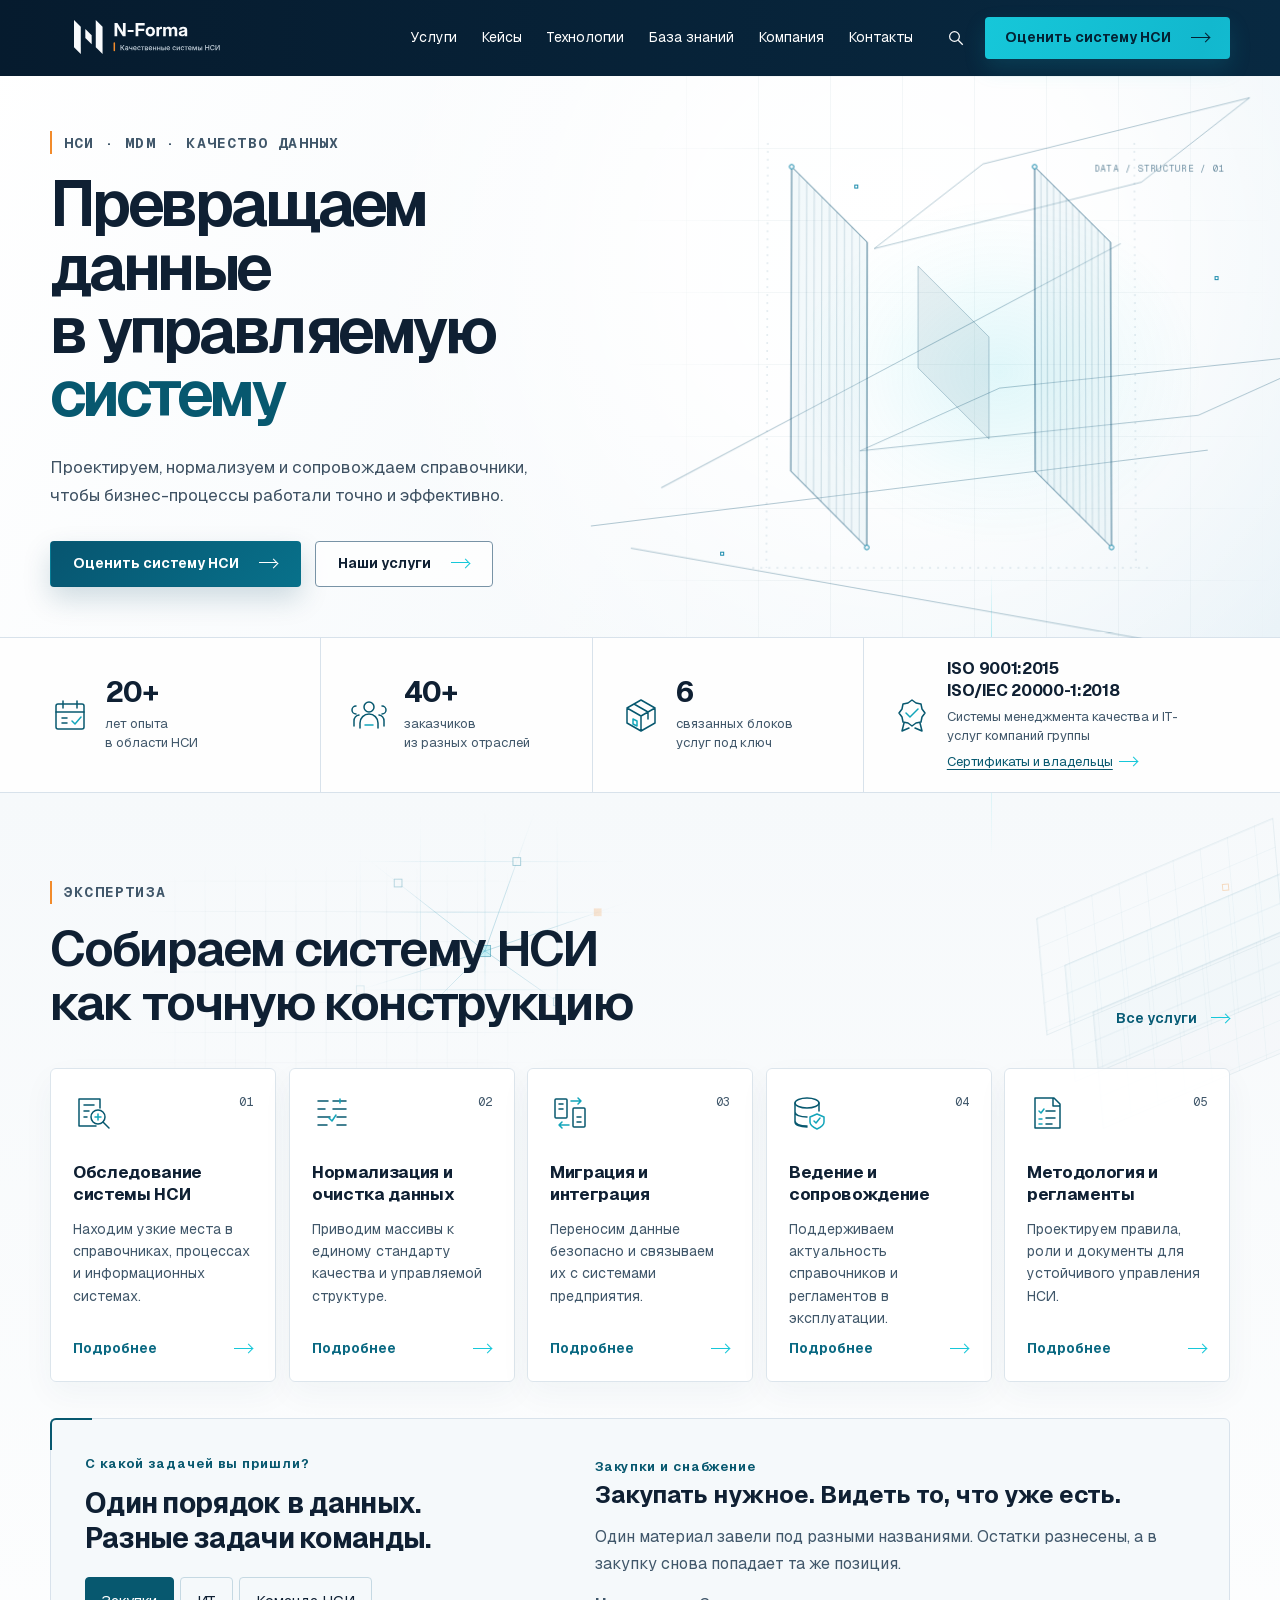
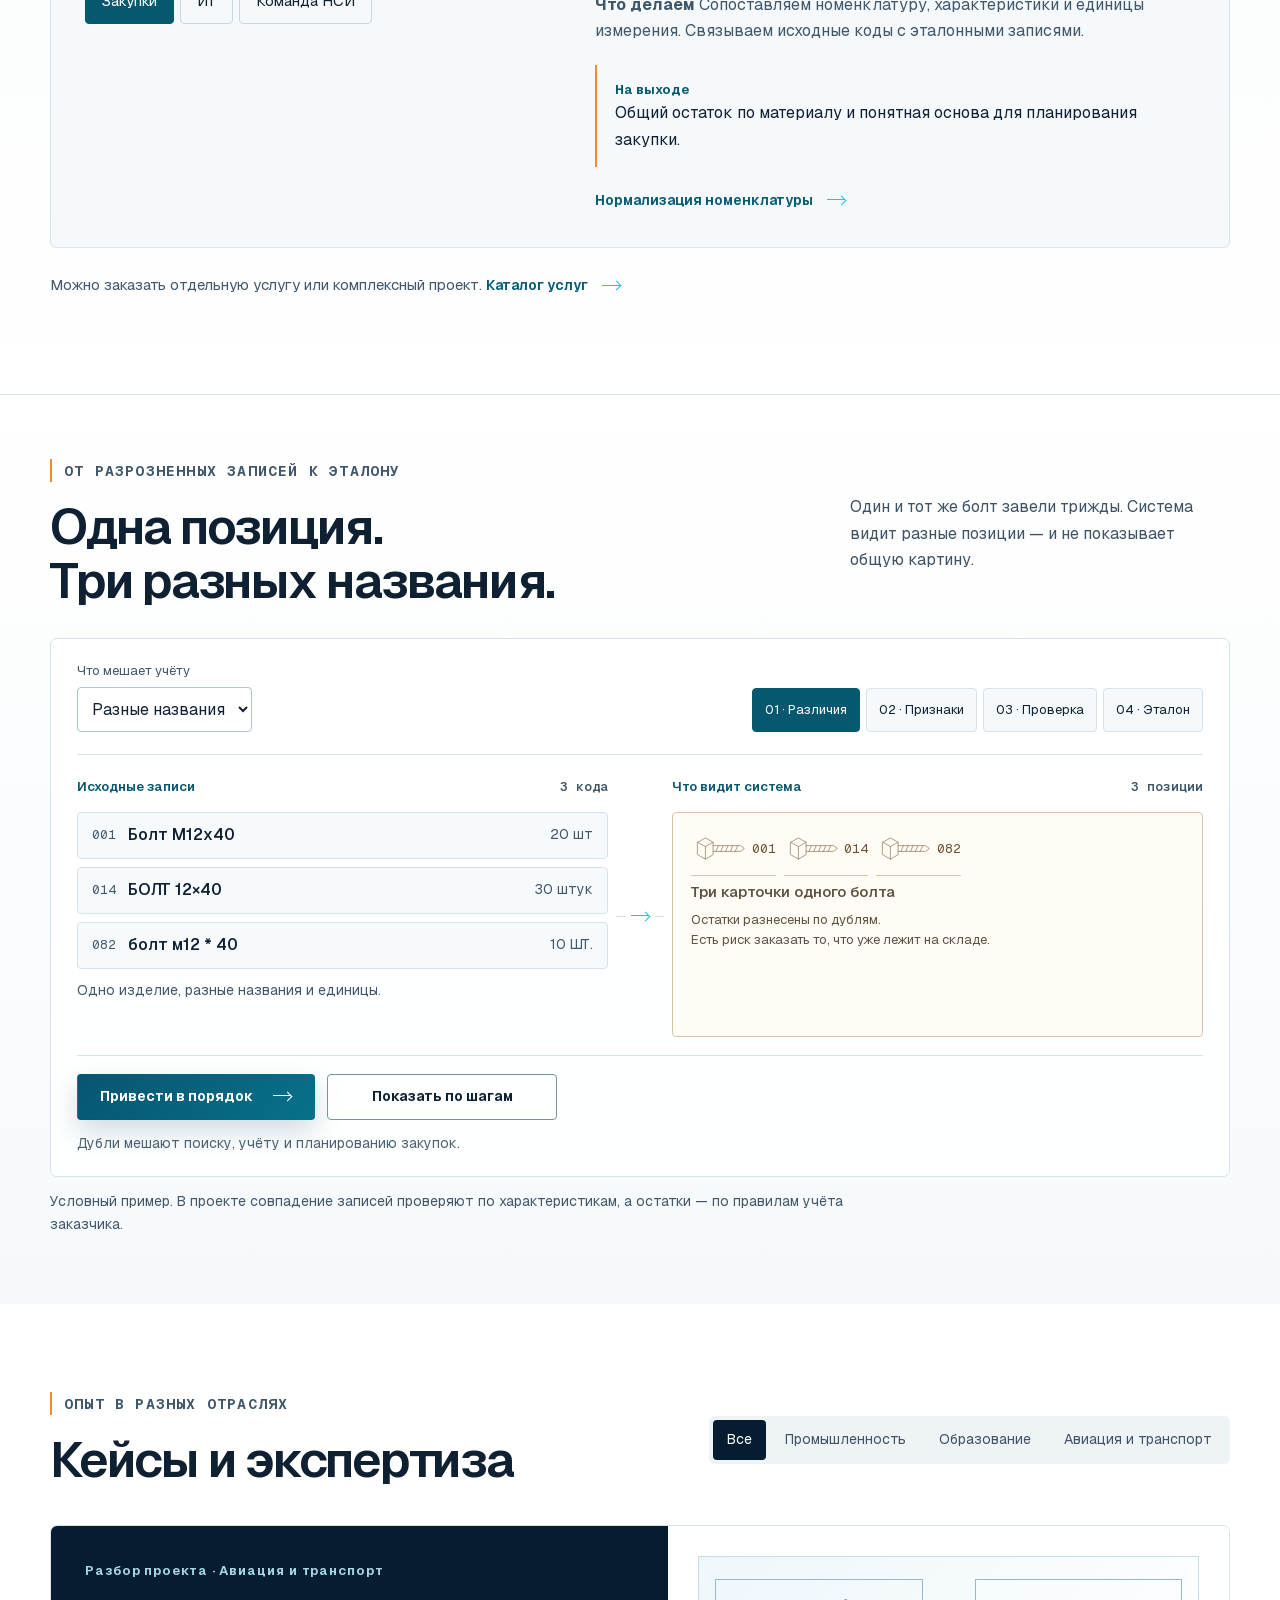
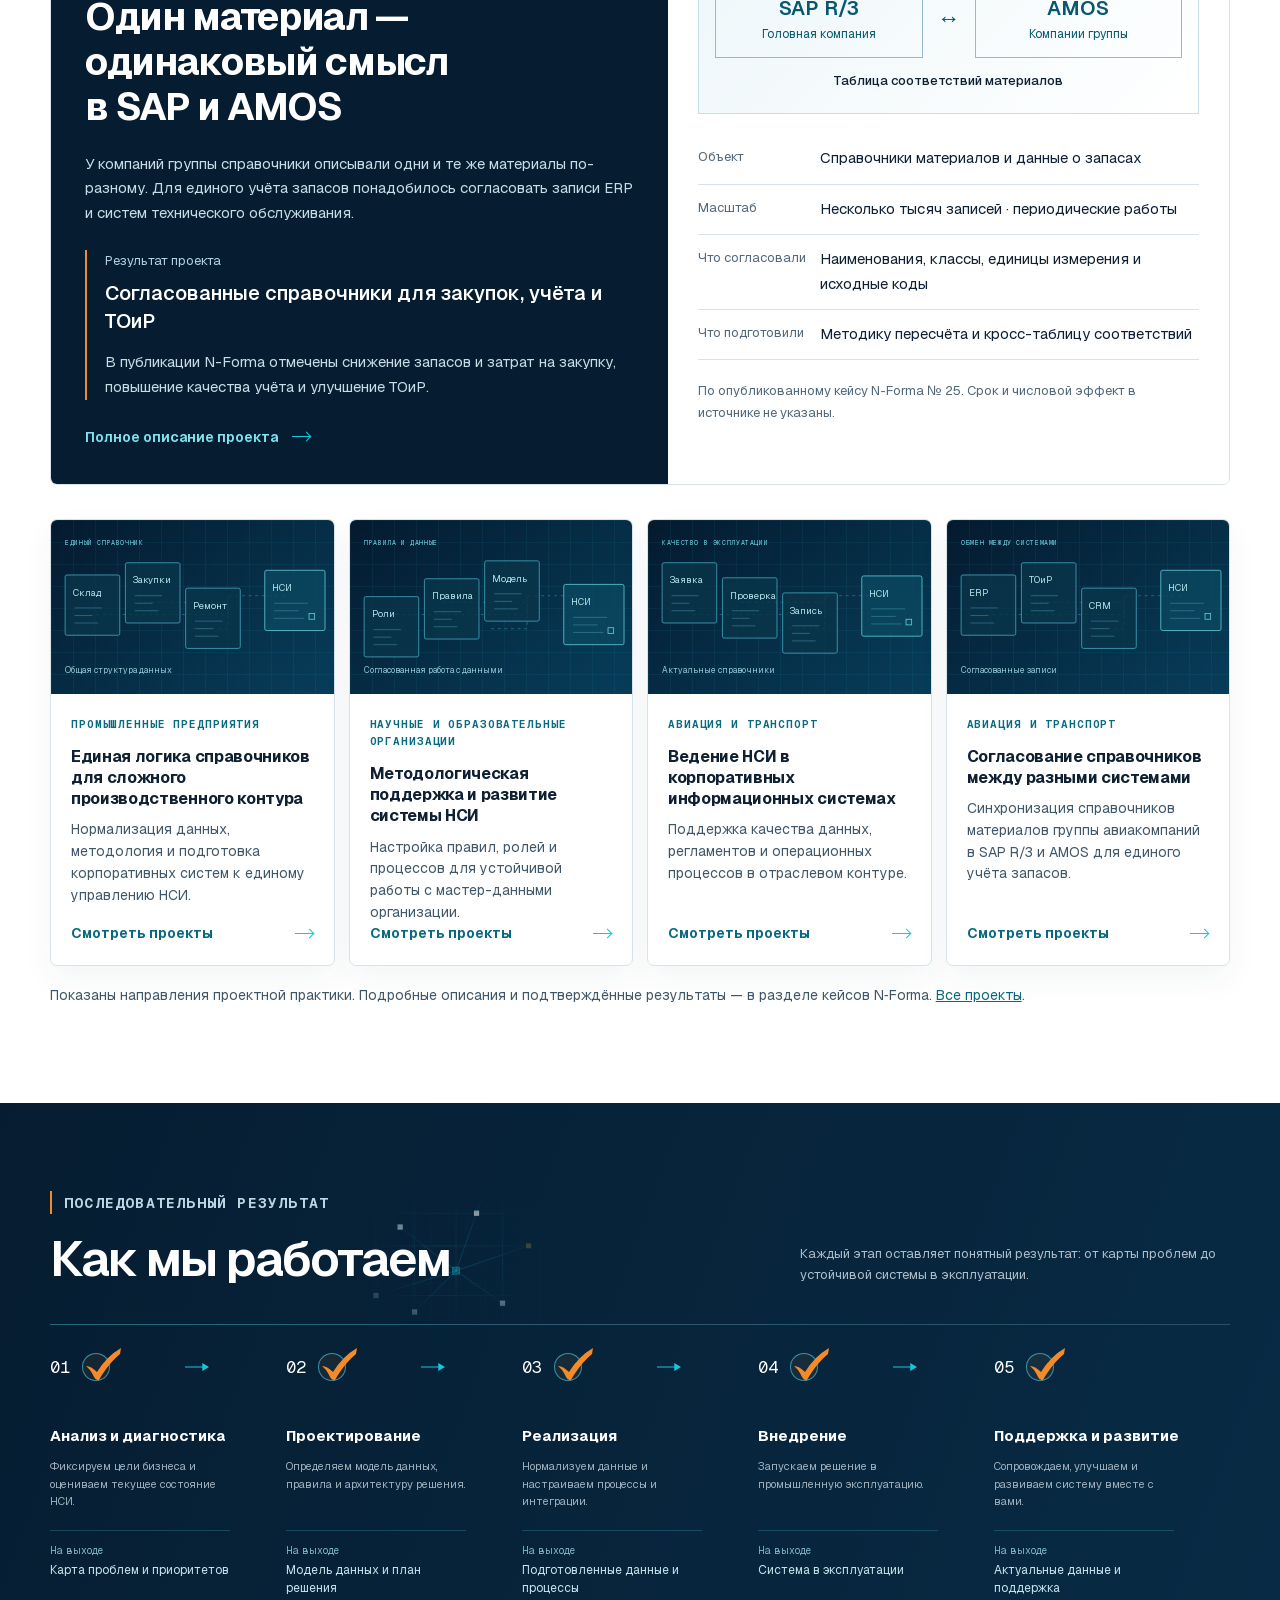
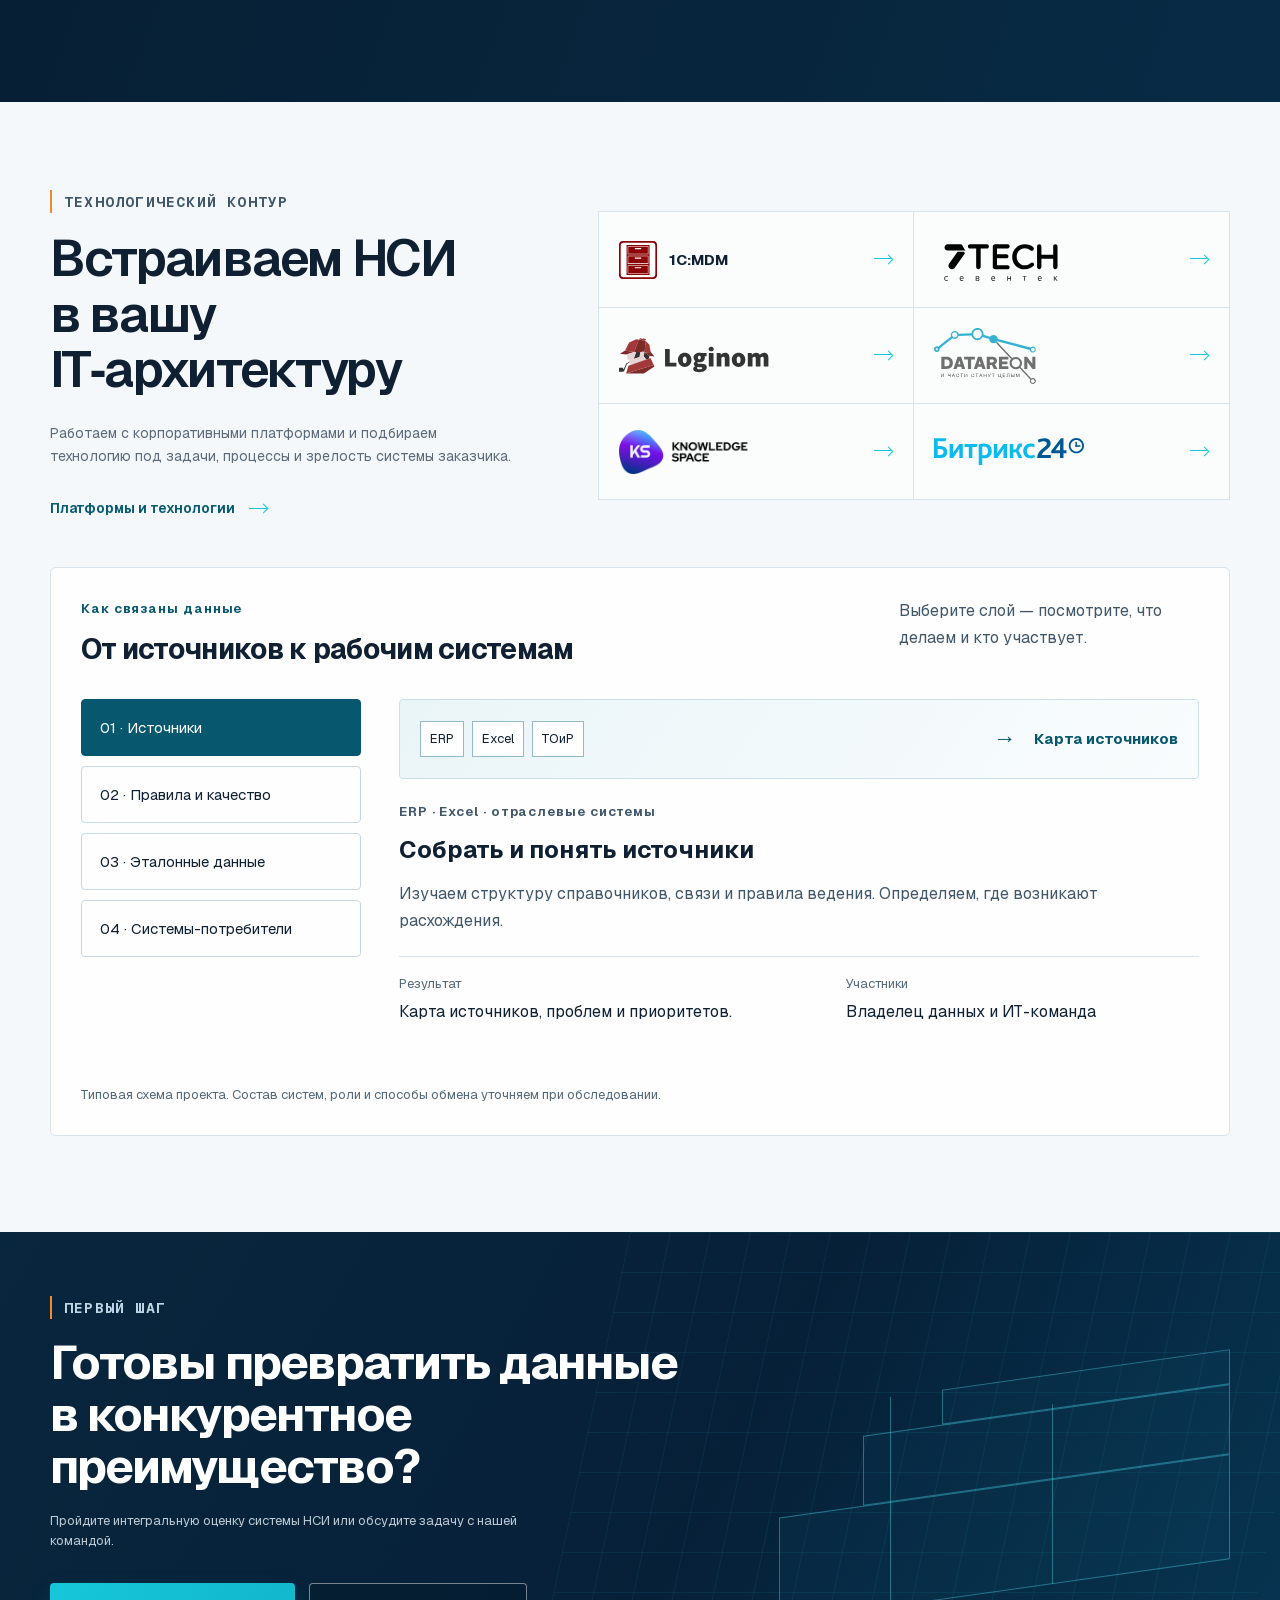
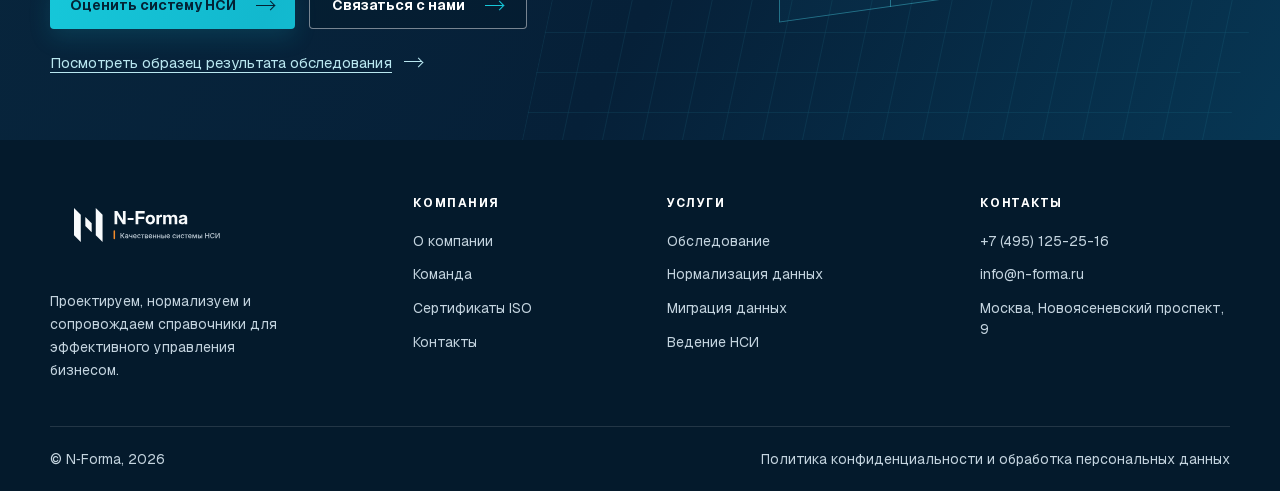
==== commit 26f55194: "Update N-Forma website preview" ====
--- a/index.html
+++ b/index.html
@@ -17,10 +17,10 @@
   <link rel="icon" href="assets/favicon.svg" type="image/svg+xml">
 
 
-  <link rel="stylesheet" href="styles.css"><script src="data.js?v=d33d4af8f49a" defer></script><script src="prototype-cases.js?v=d33d4af8f49a" defer></script><script src="site-interactions.js?v=d33d4af8f49a" defer></script><script src="main.js?v=d33d4af8f49a" defer></script>
+  <link rel="stylesheet" href="styles.css"><script src="data.js?v=72f6afc369be" defer></script><script src="prototype-cases.js?v=72f6afc369be" defer></script><script src="site-interactions.js?v=72f6afc369be" defer></script><script src="main.js?v=72f6afc369be" defer></script>
 
 
-<link rel="stylesheet" href="arrow-alignment.css"><link rel="stylesheet" href="navigation-state.css"><link rel="stylesheet" href="living-blueprint.css?v=c38be927a0c7"><script src="living-blueprint.js?v=c38be927a0c7" defer></script><link rel="stylesheet" href="site-interactions.css?v=d33d4af8f49a"><link rel="stylesheet" href="research-enhancements.css?v=dbfac70f9c89"><script src="research-enhancements.js?v=dbfac70f9c89" defer></script></head>
+<link rel="stylesheet" href="arrow-alignment.css"><link rel="stylesheet" href="navigation-state.css"><link rel="stylesheet" href="living-blueprint.css?v=c38be927a0c7"><script src="living-blueprint.js?v=c38be927a0c7" defer></script><link rel="stylesheet" href="site-interactions.css?v=72f6afc369be"><link rel="stylesheet" href="research-enhancements.css?v=dbfac70f9c89"><script src="research-enhancements.js?v=dbfac70f9c89" defer></script></head>
 
 
 <body data-page="home">
--- a/site-interactions.css
+++ b/site-interactions.css
@@ -27,10 +27,12 @@
 .process-section .section-heading h2::before,
 .process-section .section-heading h2::after {
   right:auto;
-  left:calc(100% + 24px);
+  left:calc(100% - 110px);
   width:clamp(120px,calc(35vw - 210px),240px);
   --heading-figure-x:0px;
 }
+:is(.services-section,.process-section) .section-heading h2::before { transform:translateY(-42%) scaleY(-1); }
+:is(.services-section,.process-section) .section-heading h2::after { transform:translateY(-46%) scaleY(-1); }
 @media (max-width:1000px) {
   .process-section .section-heading h2::before,
   .process-section .section-heading h2::after { display:none; }
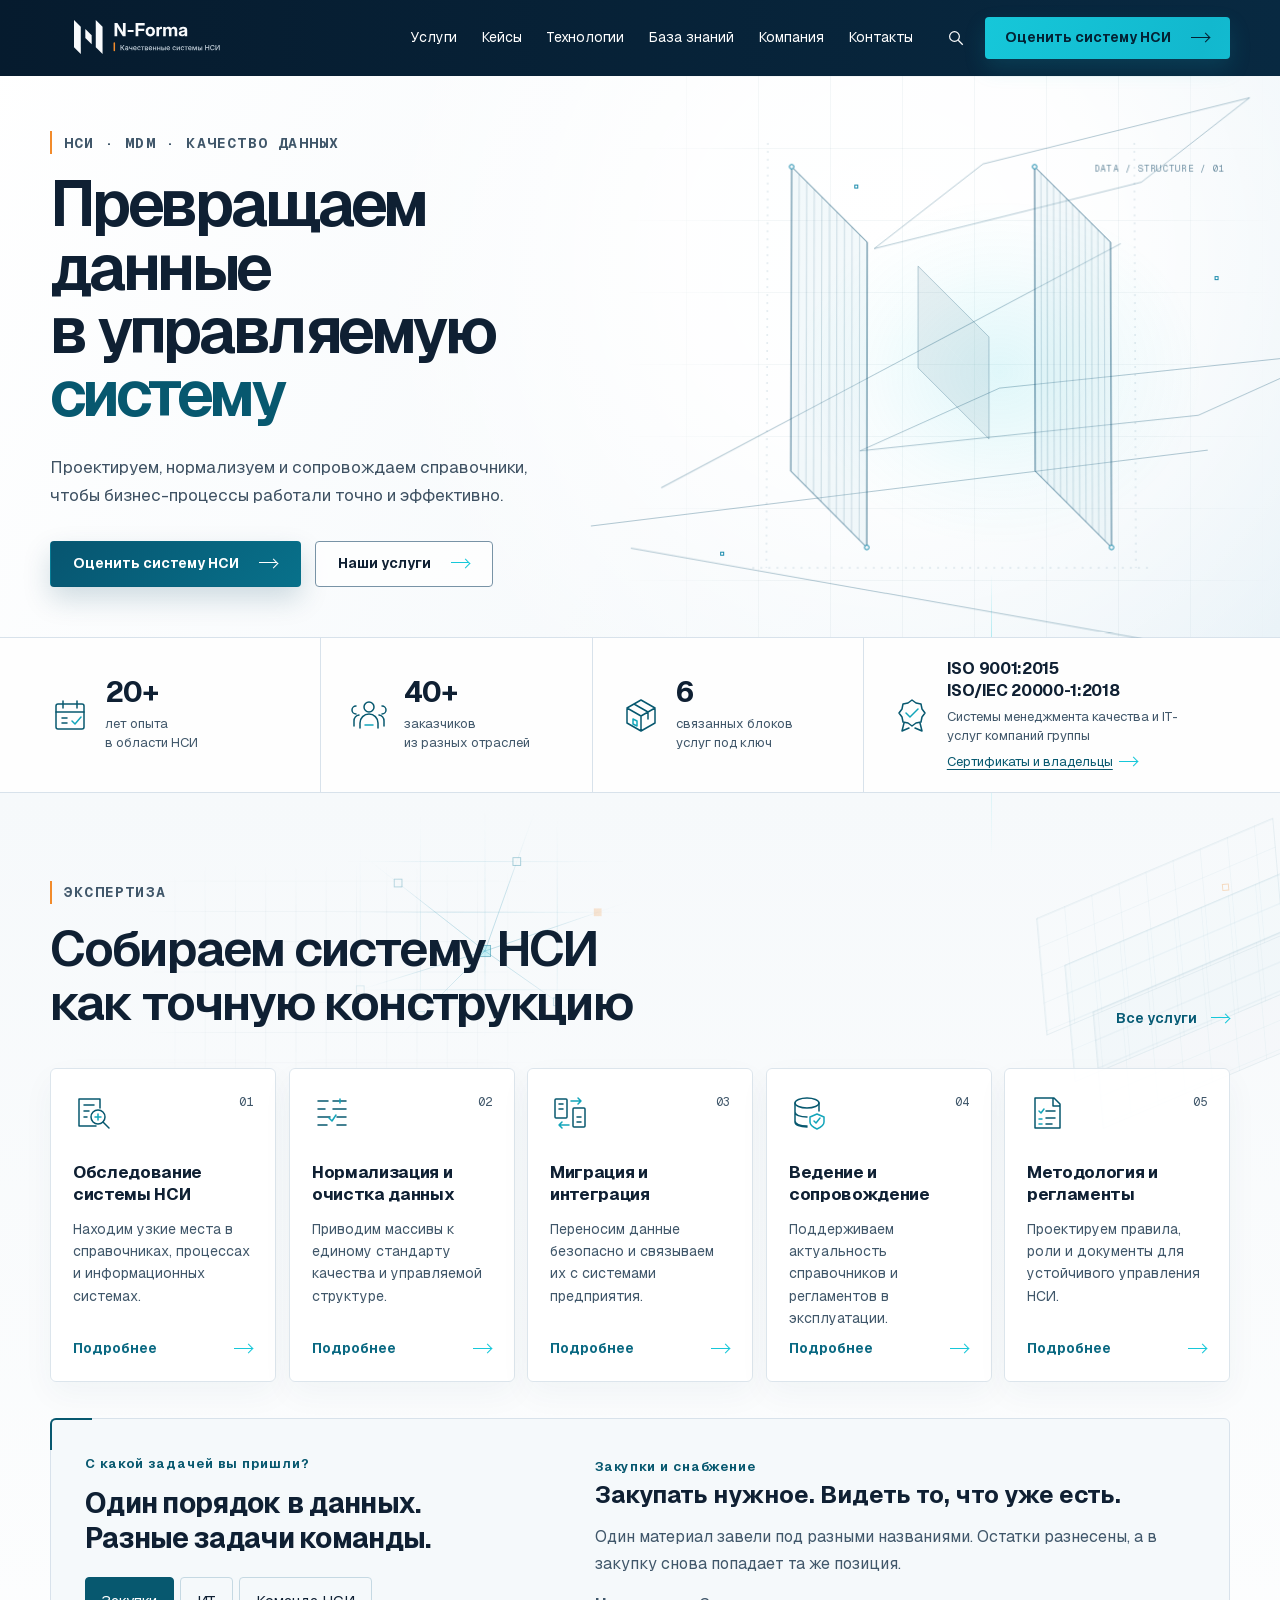
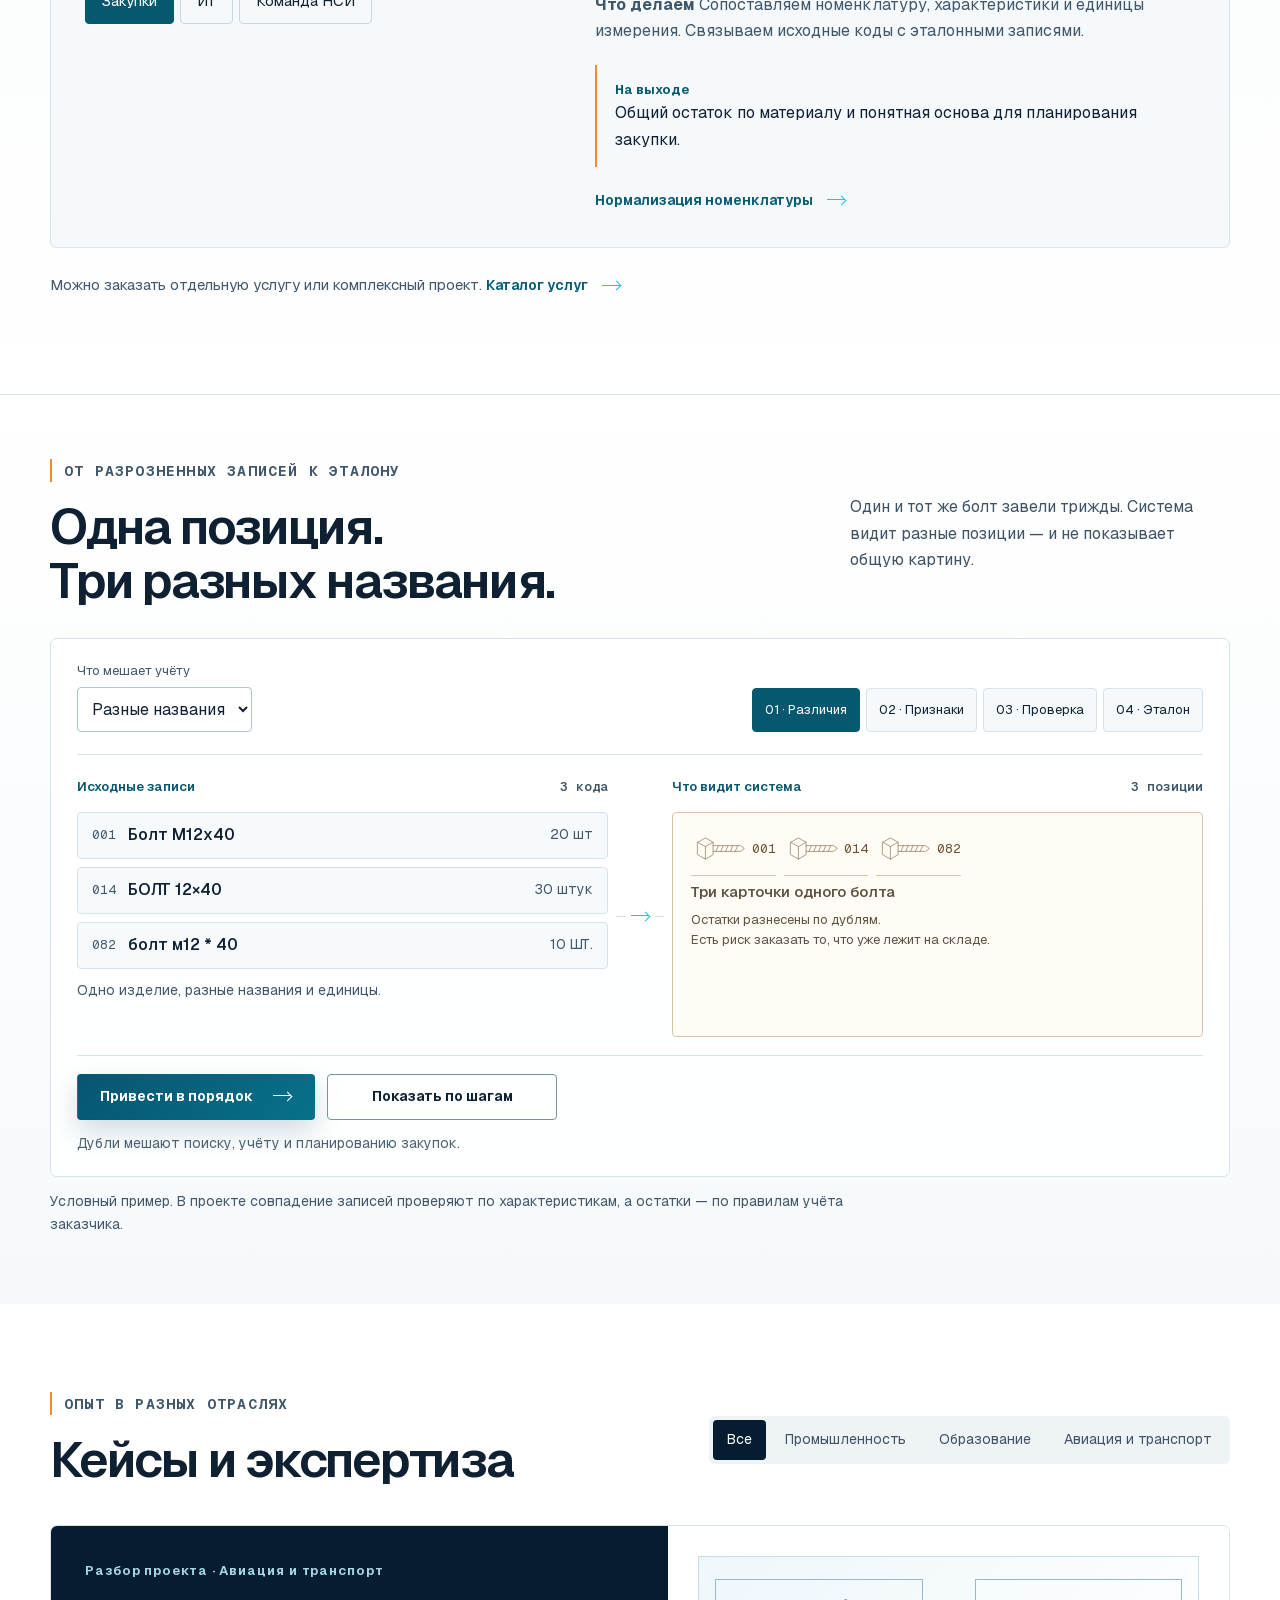
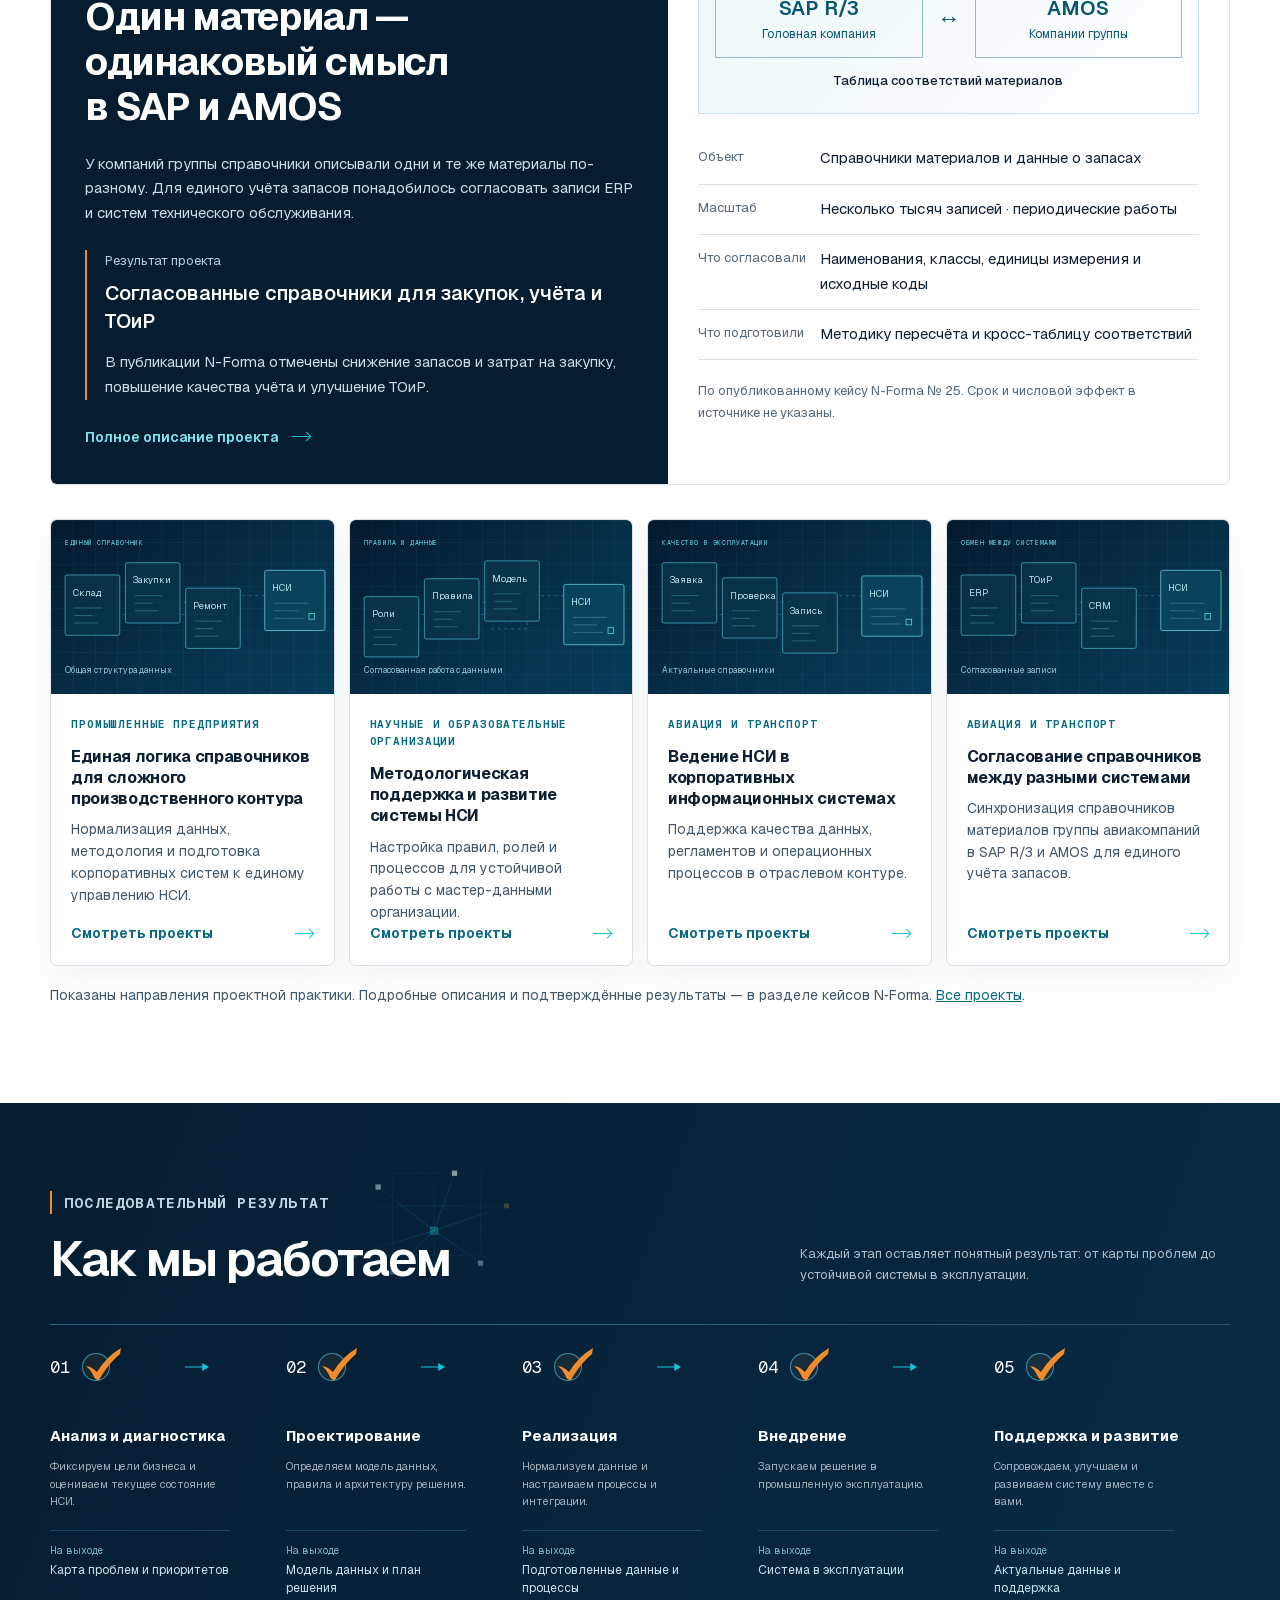
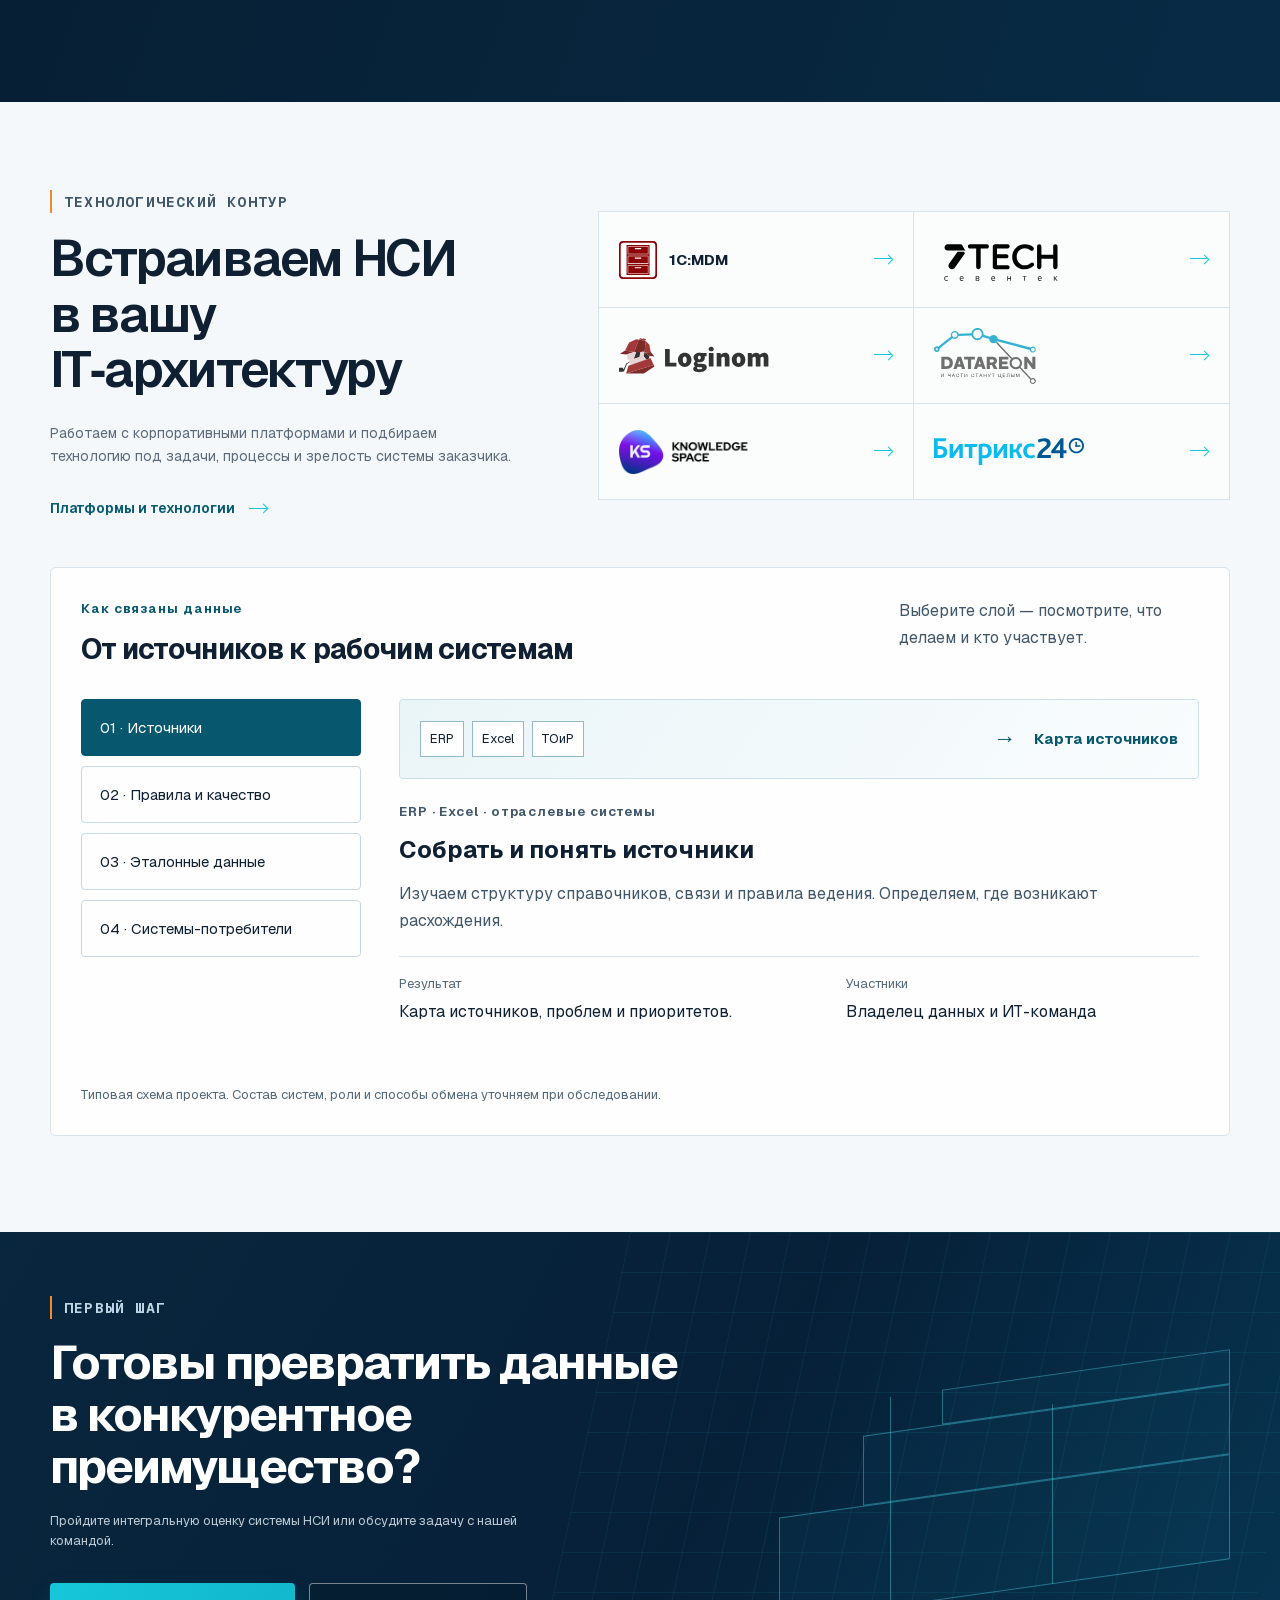
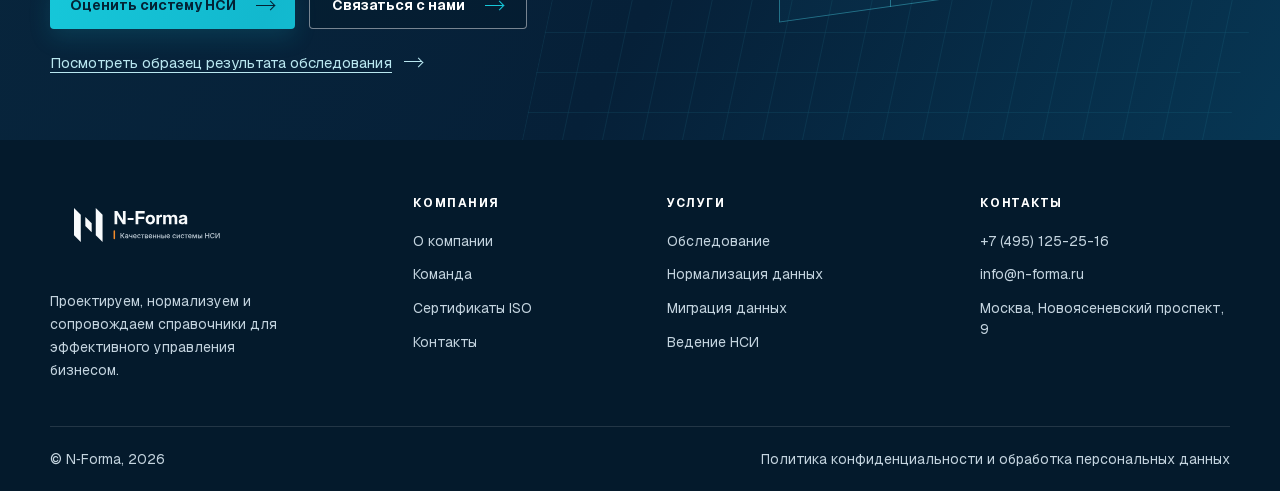
==== commit e9cdda1b: "Update N-Forma website preview" ====
--- a/index.html
+++ b/index.html
@@ -17,10 +17,10 @@
   <link rel="icon" href="assets/favicon.svg" type="image/svg+xml">
 
 
-  <link rel="stylesheet" href="styles.css"><script src="data.js?v=72f6afc369be" defer></script><script src="prototype-cases.js?v=72f6afc369be" defer></script><script src="site-interactions.js?v=72f6afc369be" defer></script><script src="main.js?v=72f6afc369be" defer></script>
+  <link rel="stylesheet" href="styles.css"><script src="data.js?v=efb9a3dc409a" defer></script><script src="prototype-cases.js?v=efb9a3dc409a" defer></script><script src="site-interactions.js?v=efb9a3dc409a" defer></script><script src="main.js?v=efb9a3dc409a" defer></script>
 
 
-<link rel="stylesheet" href="arrow-alignment.css"><link rel="stylesheet" href="navigation-state.css"><link rel="stylesheet" href="living-blueprint.css?v=c38be927a0c7"><script src="living-blueprint.js?v=c38be927a0c7" defer></script><link rel="stylesheet" href="site-interactions.css?v=72f6afc369be"><link rel="stylesheet" href="research-enhancements.css?v=dbfac70f9c89"><script src="research-enhancements.js?v=dbfac70f9c89" defer></script></head>
+<link rel="stylesheet" href="arrow-alignment.css"><link rel="stylesheet" href="navigation-state.css"><link rel="stylesheet" href="living-blueprint.css?v=c38be927a0c7"><script src="living-blueprint.js?v=c38be927a0c7" defer></script><link rel="stylesheet" href="site-interactions.css?v=efb9a3dc409a"><link rel="stylesheet" href="research-enhancements.css?v=dbfac70f9c89"><script src="research-enhancements.js?v=dbfac70f9c89" defer></script></head>
 
 
 <body data-page="home">
--- a/site-interactions.css
+++ b/site-interactions.css
@@ -19,7 +19,7 @@
   transform:translateY(-46%); background:url("./heading-network-large.svg") calc(100% + var(--heading-figure-growth-x,0px)) var(--heading-figure-anchor-y,center) / min(var(--heading-figure-size,330px),100%) auto no-repeat;
 }
 .cases-section h2 { --heading-figure-y:-16px; --heading-grid-y:-8px; }
-.process-section h2 { --heading-figure-x:24px; --heading-figure-y:-16px; --heading-grid-y:-8px; }
+.process-section h2 { --heading-figure-x:24px; --heading-figure-y:-56px; --heading-grid-y:-48px; }
 .normalization-section h2 { --heading-figure-x:24px; --heading-figure-size:370px; --heading-figure-growth-x:40px; --heading-figure-anchor-y:calc(100% - 4px); }
 .services-section h2 { --heading-figure-y:-48px; --heading-grid-y:-16px; --heading-figure-size:370px; --heading-figure-growth-x:40px; --heading-figure-anchor-y:4px; }
 .partners-section .network-field { display:none; }
@@ -27,7 +27,7 @@
 .process-section .section-heading h2::before,
 .process-section .section-heading h2::after {
   right:auto;
-  left:calc(100% - 110px);
+  left:calc(100% - 132px);
   width:clamp(120px,calc(35vw - 210px),240px);
   --heading-figure-x:0px;
 }
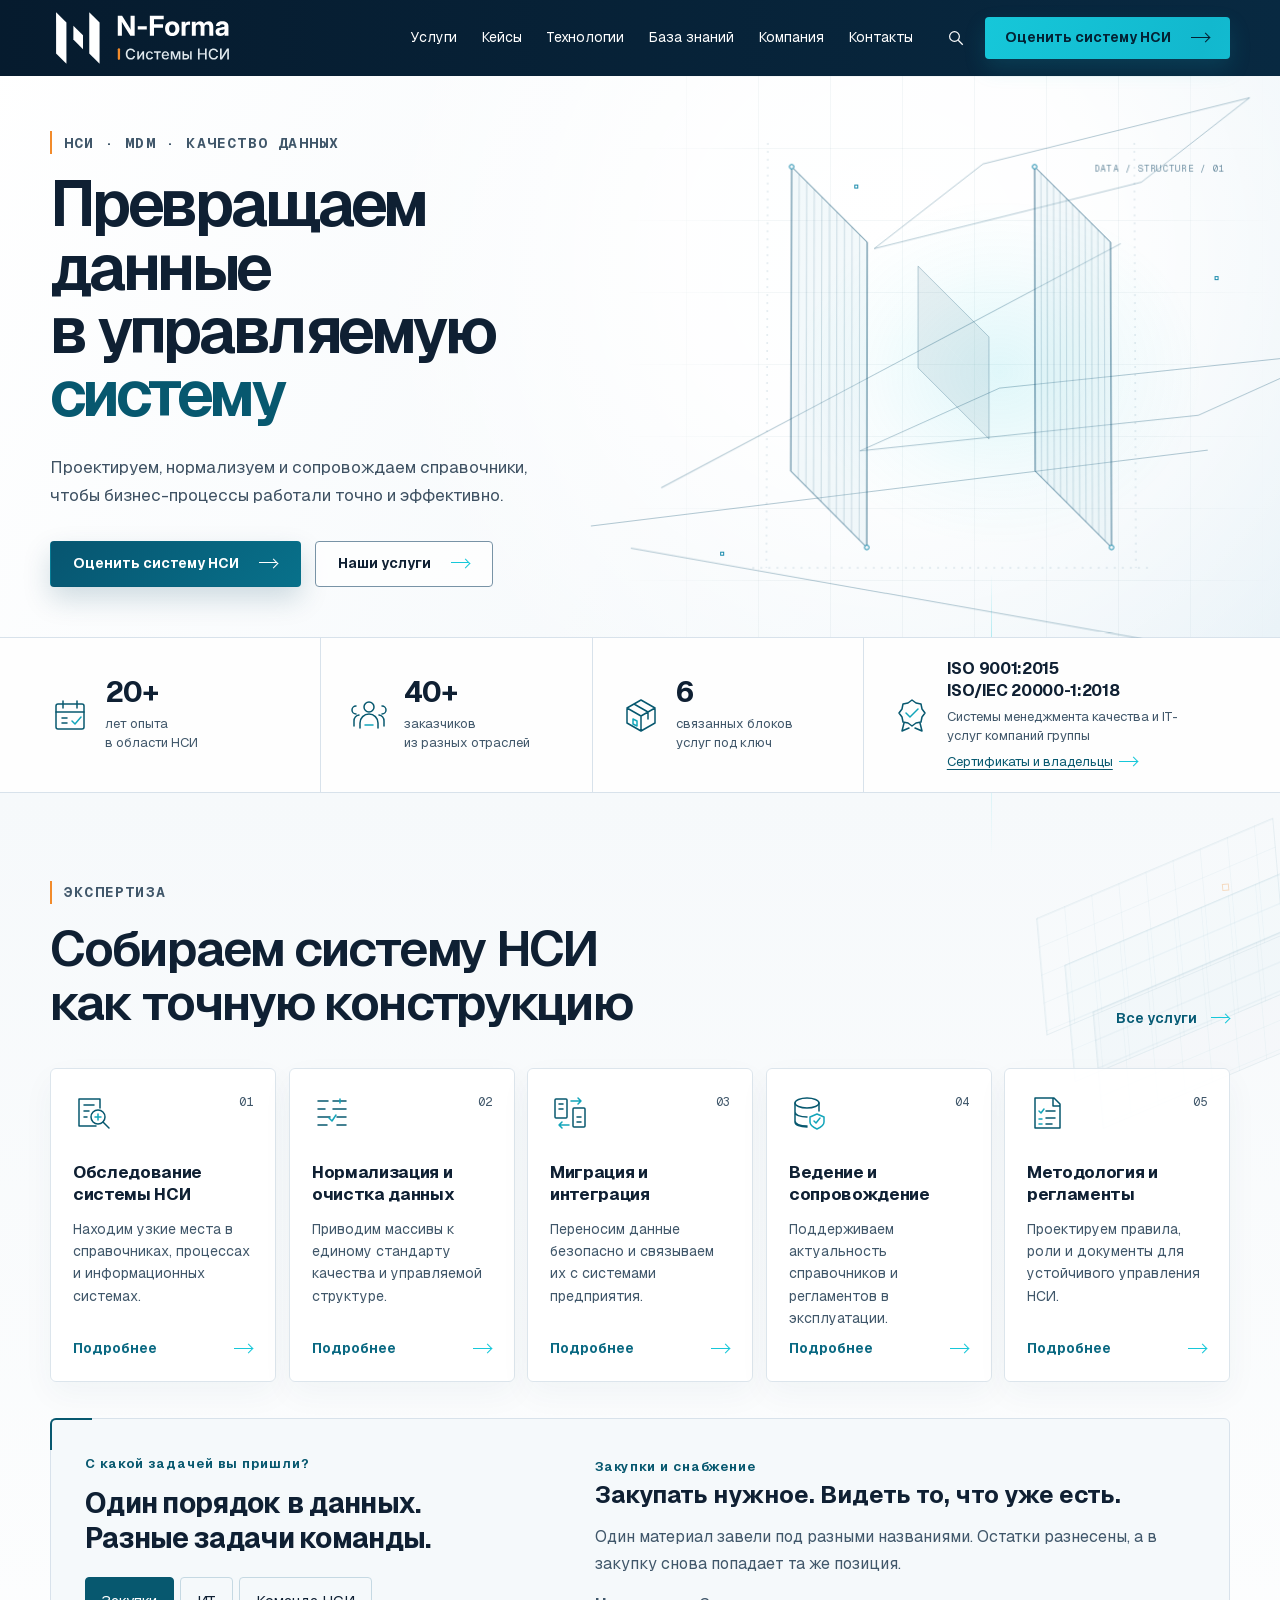
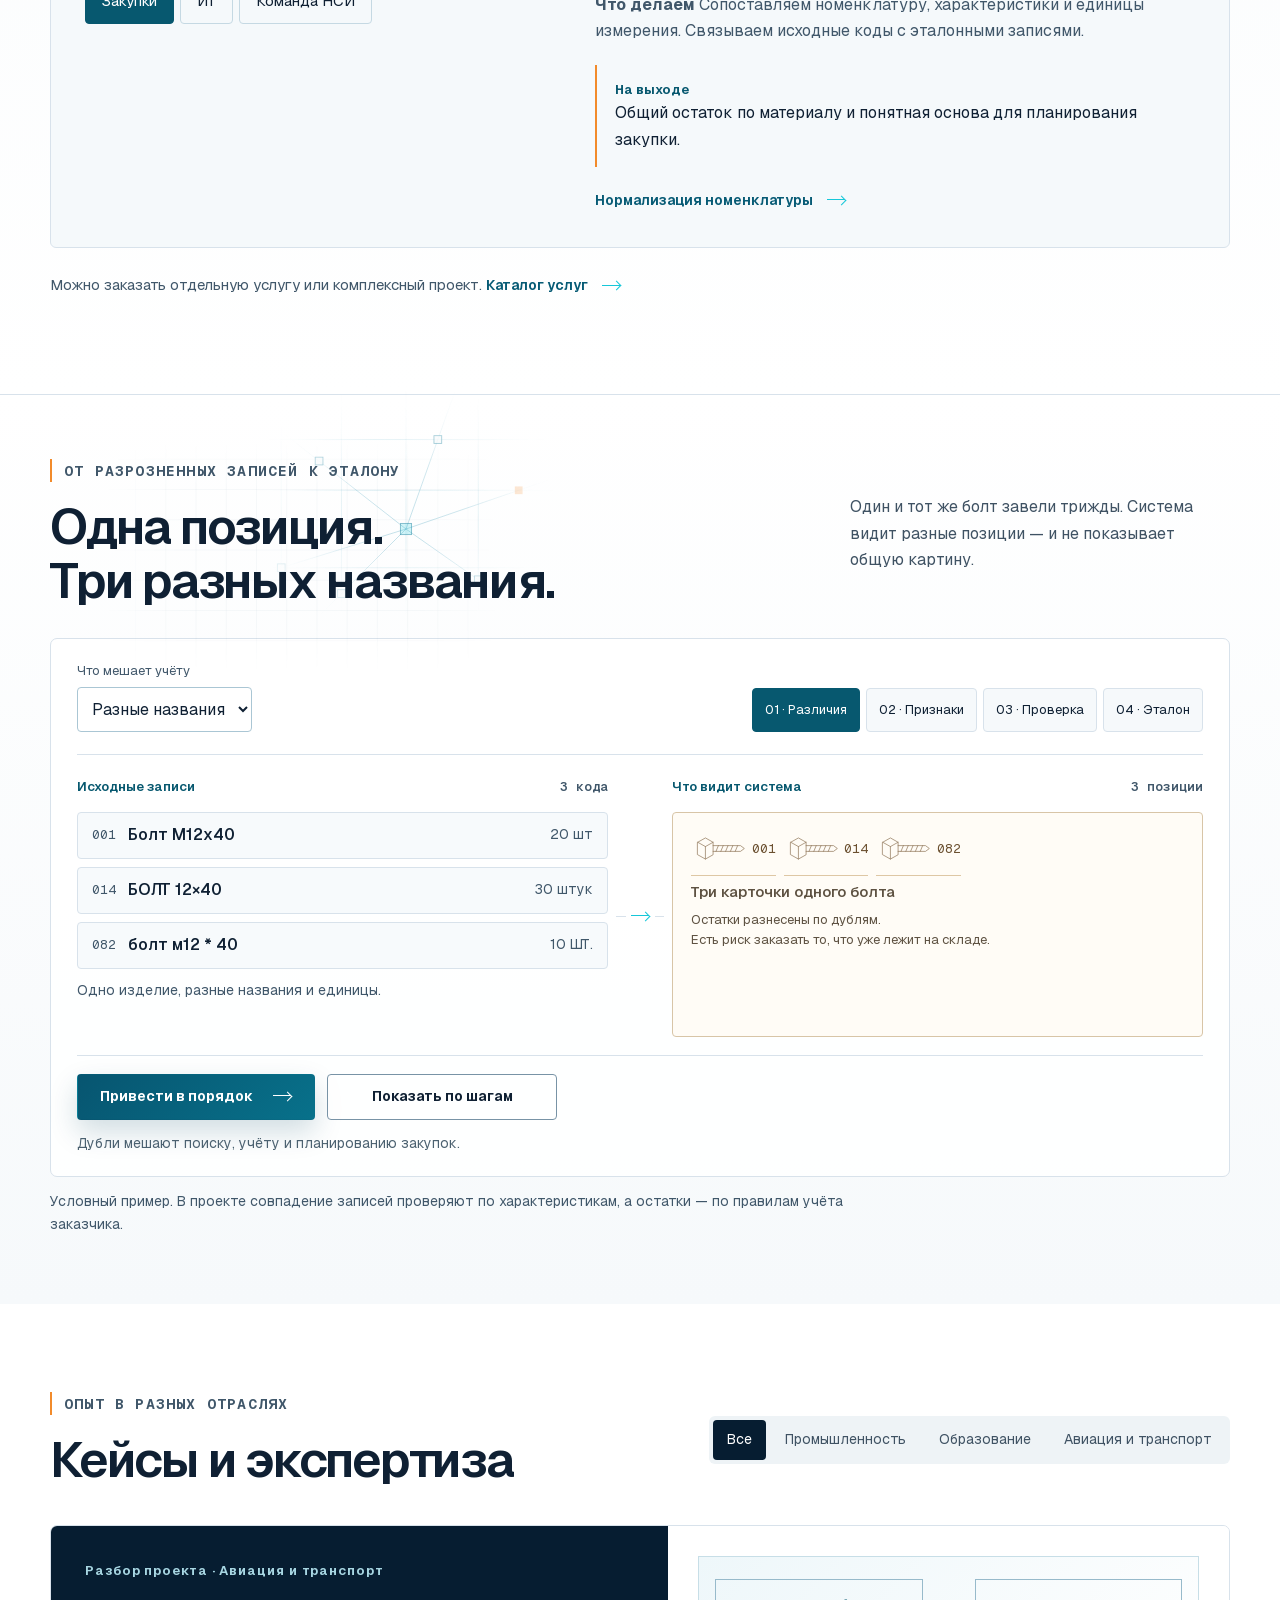
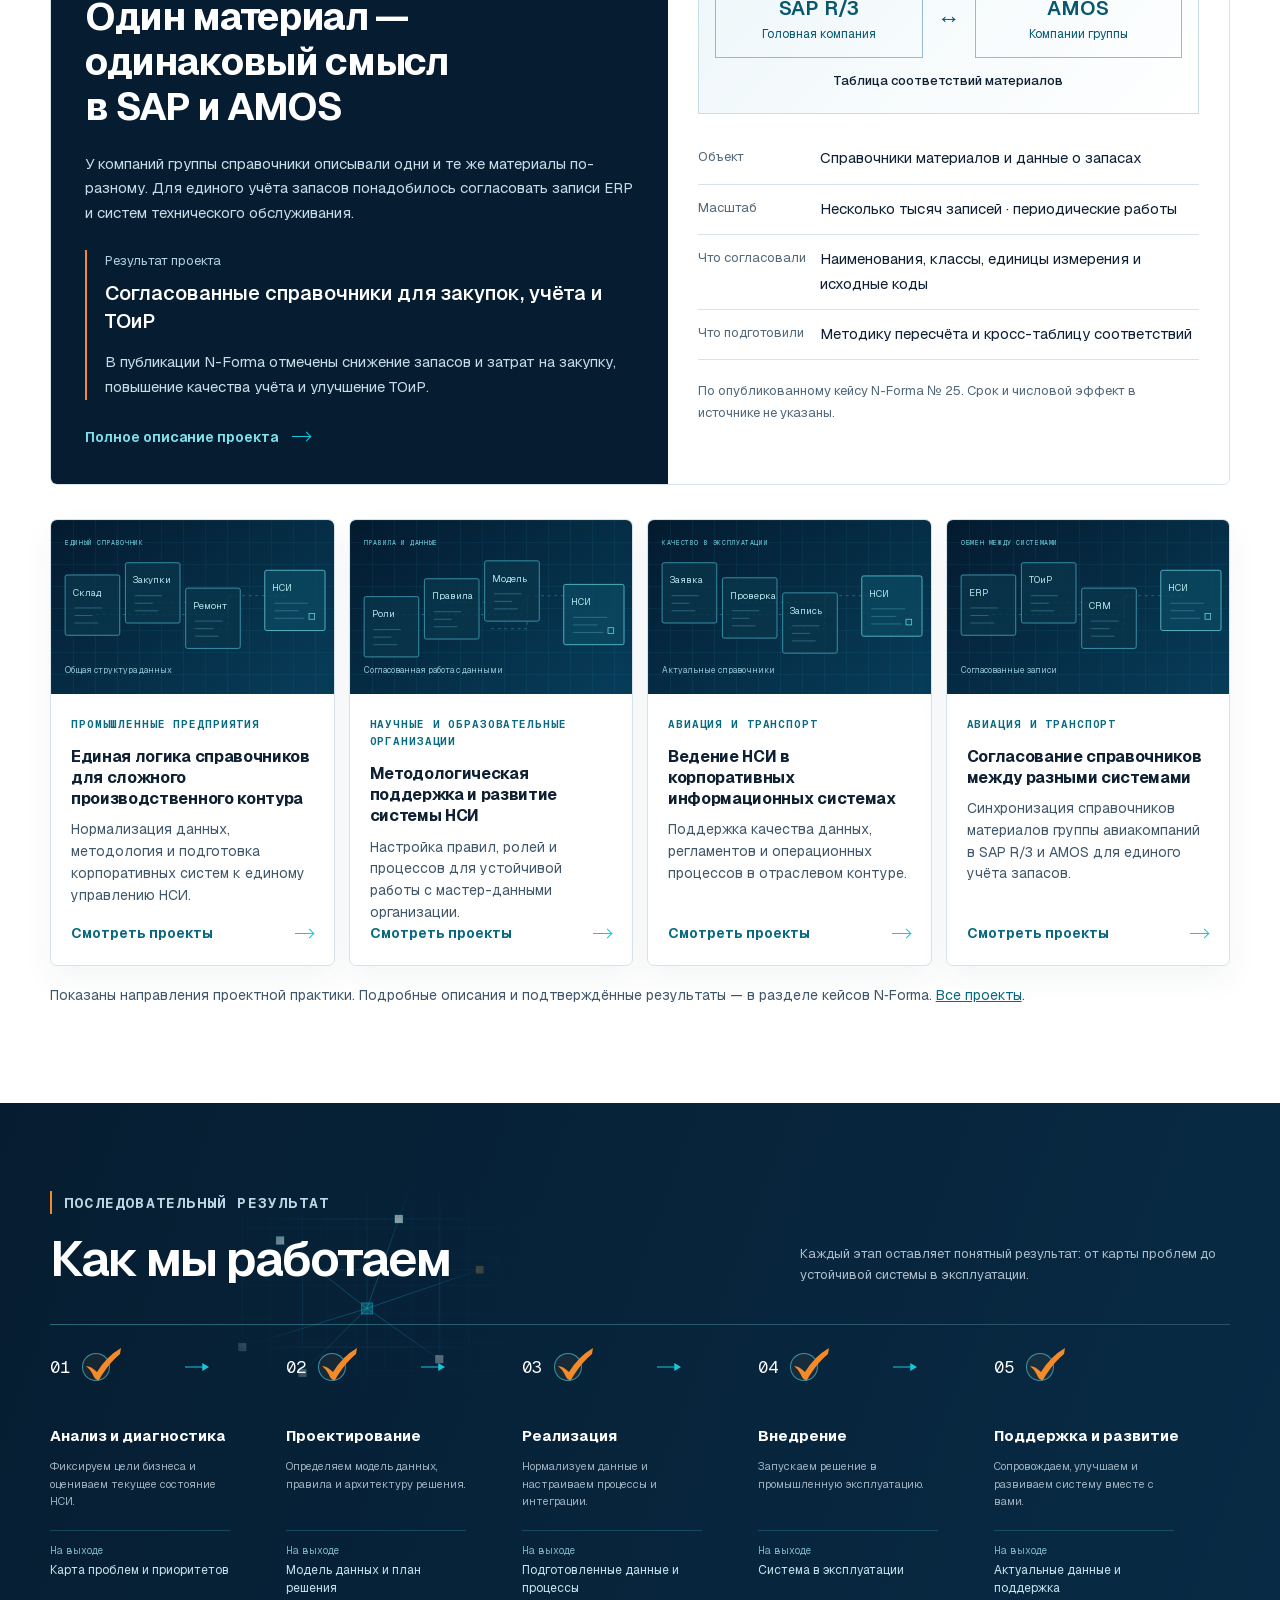
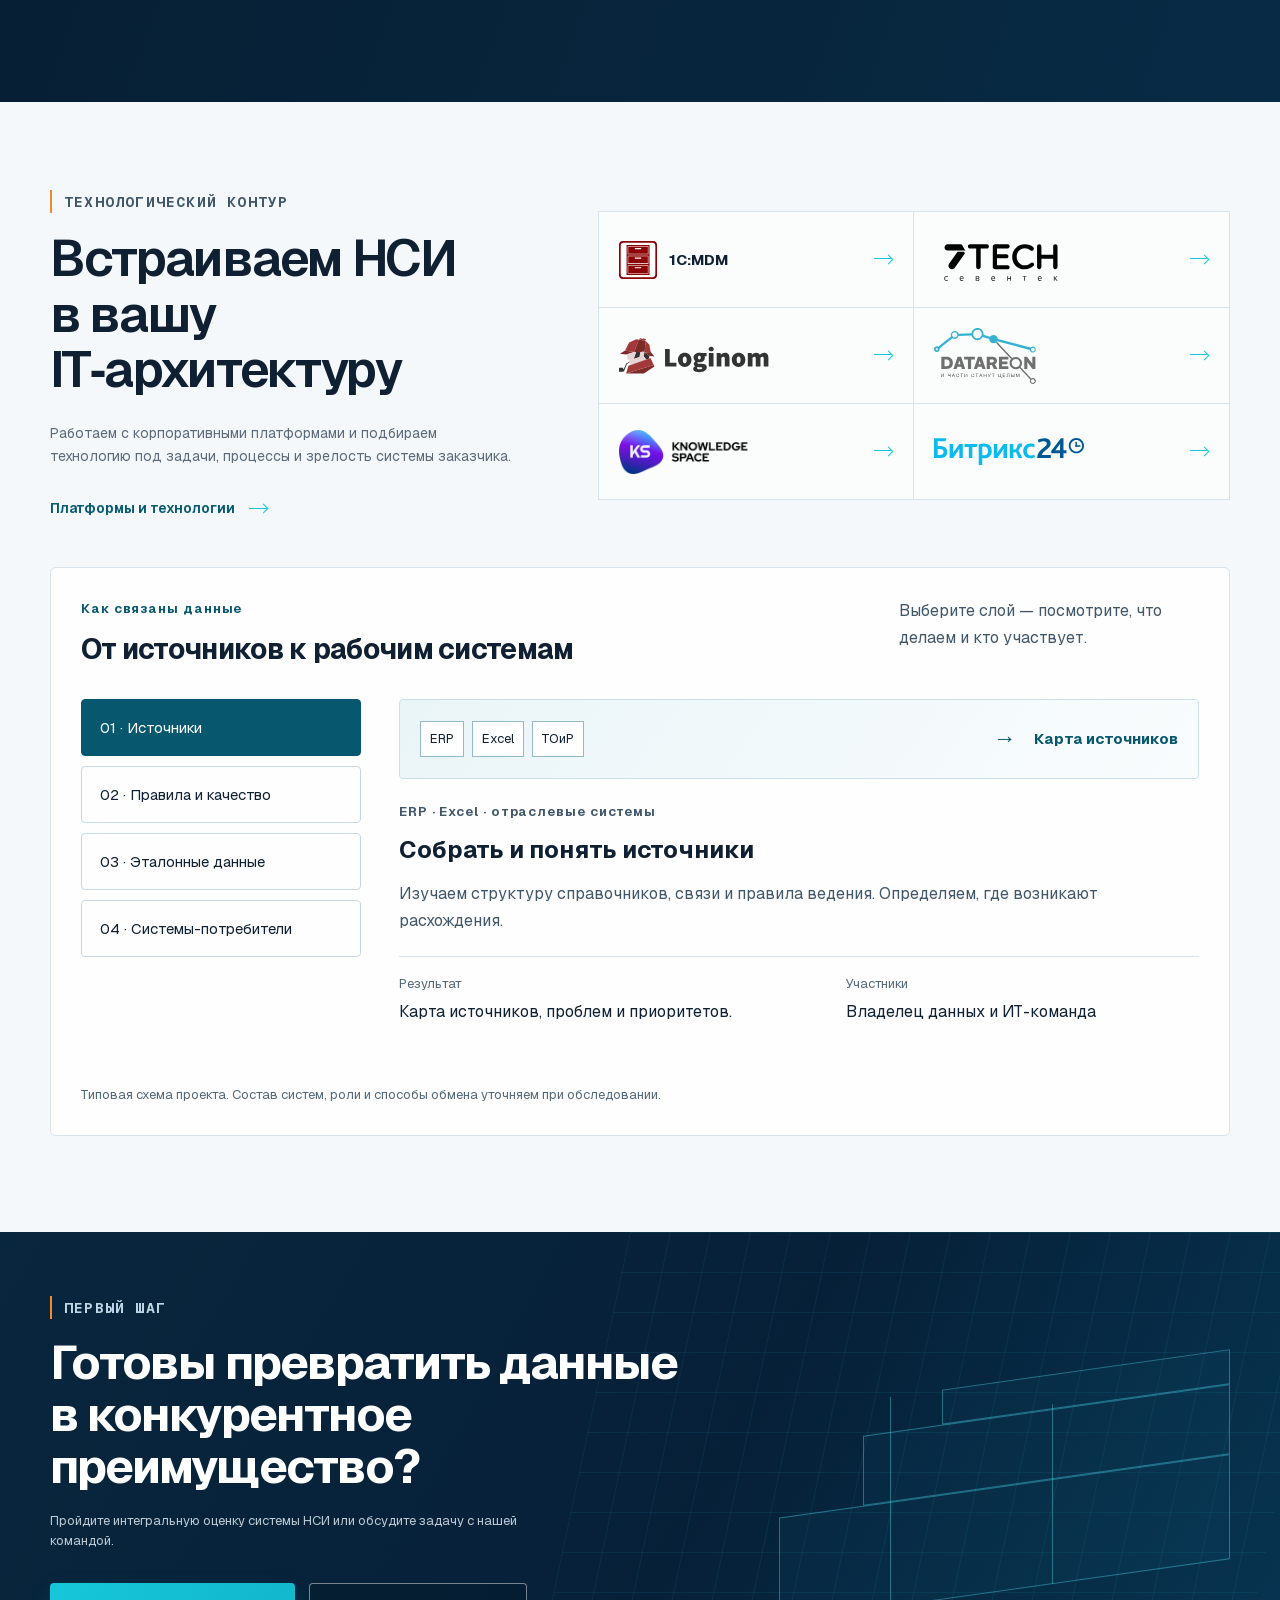
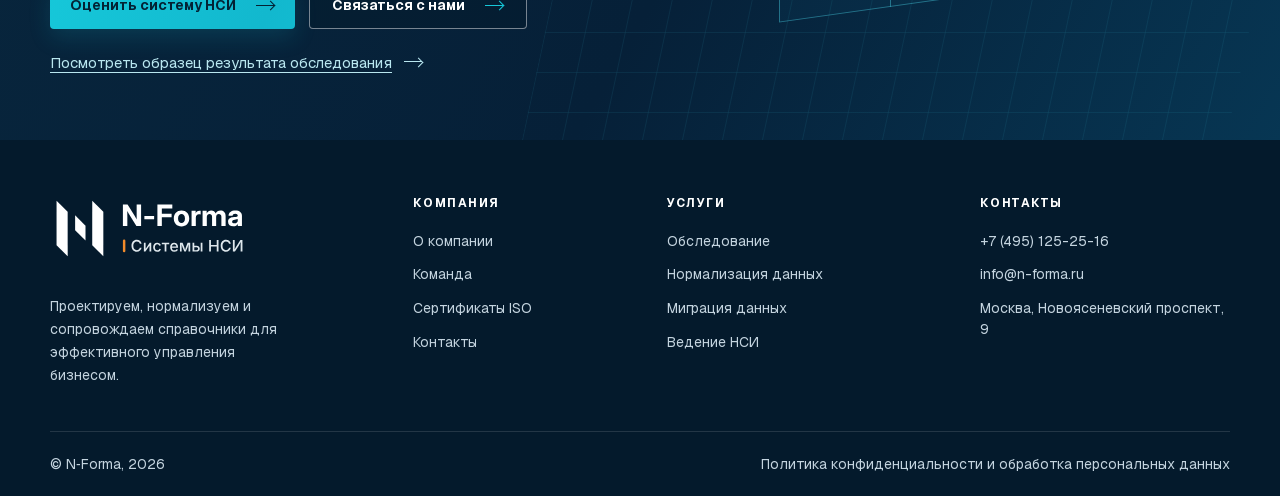
==== commit 1b021ac6: "Update N-Forma website preview" ====
--- a/index.html
+++ b/index.html
@@ -1,42 +1,42 @@
-<!doctype html>
-<html lang="ru">
-
-
-<head>
-
-
-  <meta charset="utf-8"><meta name="viewport" content="width=device-width,initial-scale=1">
-
-
-  <title>N-Forma — качественные системы НСИ</title>
-
-
-  <meta name="description" content="Обследование, нормализация и сопровождение системы НСИ. Реальные проекты и понятный путь к решению вашей задачи.">
-
-
-  <link rel="icon" href="assets/favicon.svg" type="image/svg+xml">
-
-
-  <link rel="stylesheet" href="styles.css"><script src="data.js?v=efb9a3dc409a" defer></script><script src="prototype-cases.js?v=efb9a3dc409a" defer></script><script src="site-interactions.js?v=efb9a3dc409a" defer></script><script src="main.js?v=efb9a3dc409a" defer></script>
-
-
-<link rel="stylesheet" href="arrow-alignment.css"><link rel="stylesheet" href="navigation-state.css"><link rel="stylesheet" href="living-blueprint.css?v=c38be927a0c7"><script src="living-blueprint.js?v=c38be927a0c7" defer></script><link rel="stylesheet" href="site-interactions.css?v=efb9a3dc409a"><link rel="stylesheet" href="research-enhancements.css?v=dbfac70f9c89"><script src="research-enhancements.js?v=dbfac70f9c89" defer></script></head>
-
-
-<body data-page="home">
-
-
-  <a class="skip-link" href="#main">К основному содержанию</a><main id="main"><header class="site-header " data-header=""><div class="container nav-wrap"><a class="brand" href="#top" aria-label="N-Forma — на главную"><img class="brand-logo" src="assets/logo-white-accent.svg" alt="N-Forma — Качественные системы НСИ" width="199" height="64"></a><nav class="main-nav" aria-label="Основная навигация"><a href="#solutions">Решения</a><a href="#services">Услуги</a><a href="#cases">Кейсы</a><a href="#partners">Платформы и партнёры</a><a href="#company">Компания</a><a href="#contacts">Контакты</a></nav><a class="button button-cyan header-cta" href="https://n-forma.ru/mdm-form">Оценить систему НСИ <span aria-hidden="true" class="arrow">→</span></a><button class="menu-toggle" type="button" aria-label="Открыть меню" aria-expanded="false"><span></span><span></span><span></span></button></div></header><section class="hero" id="top"><div class="hero-grid" aria-hidden="true"></div><div class="container hero-layout"><div class="hero-copy reveal"><p class="eyebrow"><span></span> НСИ · MDM · качество данных</p><h1>Превращаем данные<br>в управляемую<br><em>систему</em></h1><p class="hero-lead">Проектируем, нормализуем и сопровождаем справочники, чтобы бизнес-процессы работали точно и эффективно.</p><div class="hero-actions"><a class="button button-primary" href="https://n-forma.ru/mdm-form">Оценить систему НСИ <span aria-hidden="true" class="arrow">→</span></a><a class="button button-secondary" href="#services">Наши услуги <span aria-hidden="true" class="arrow">→</span></a></div></div><div class="blueprint" aria-hidden="true"><div class="lb-scene"><div class="lb-aura" aria-hidden="true"></div><div class="blueprint-label">DATA / STRUCTURE / 01</div><div class="building back"><i></i><i></i><i></i></div><div class="building front"><i></i><i></i><i></i><i></i></div><span class="axis axis-a"></span><span class="axis axis-b"></span><span class="axis axis-c"></span><span class="node node-a"></span><span class="node node-b"></span><span class="node node-c"></span></div></div></div></section><section class="trust-strip" id="company"><div class="container trust-grid"><div class="metric"><span class="metric-icon"><svg class="nforma-icon" viewBox="0 0 40 40" fill="none" stroke="currentColor" stroke-width="1.5" stroke-linecap="round" stroke-linejoin="round" aria-hidden="true" focusable="false"><rect x="6" y="9" width="28" height="25" rx="2"/><path d="M6 17h28M13 6v7M27 6v7M12 23h5M12 28h5"/><path class="icon-accent" d="m22 26 3 3 6-7"/></svg></span><strong>20+</strong><p>лет опыта<br>в области НСИ</p></div><div class="metric"><span class="metric-icon"><svg class="nforma-icon" viewBox="0 0 40 40" fill="none" stroke="currentColor" stroke-width="1.5" stroke-linecap="round" stroke-linejoin="round" aria-hidden="true" focusable="false"><circle cx="20" cy="12" r="5"/><path d="M11 33v-5a9 9 0 0 1 18 0v5M7 11a4 4 0 0 0 0 8M33 11a4 4 0 0 1 0 8M5 31v-5a6 6 0 0 1 5-6M35 31v-5a6 6 0 0 0-5-6"/><path class="icon-accent" d="M16 30h8"/></svg></span><strong>40+</strong><p>заказчиков<br>из разных отраслей</p></div><div class="metric"><span class="metric-icon"><svg class="nforma-icon" viewBox="0 0 40 40" fill="none" stroke="currentColor" stroke-width="1.5" stroke-linecap="round" stroke-linejoin="round" aria-hidden="true" focusable="false"><path d="m20 5 14 8v15l-14 8-14-8V13ZM6 13l14 8 14-8M20 21v15M13 9l14 8v7"/><path class="icon-accent" d="m12 24 4 2v5l-4-2Z"/></svg></span><strong>6</strong><p>связанных блоков<br>услуг под ключ</p></div><div class="metric metric-wide"><span class="metric-icon"><svg class="nforma-icon" viewBox="0 0 40 40" fill="none" stroke="currentColor" stroke-width="1.5" stroke-linecap="round" stroke-linejoin="round" aria-hidden="true" focusable="false"><path d="m20 5 4 3 5 1 1 5 3 4-3 4-1 5-5 1-4 3-4-3-5-1-1-5-3-4 3-4 1-5 5-1ZM12 28l-2 8 7-3M28 28l2 8-7-3"/><path class="icon-accent" d="m14 18 4 4 8-8"/></svg></span><strong class="certification-standards"><span>ISO 9001:2015</span><span>ISO/IEC 20000-1:2018</span></strong><p>Системы менеджмента качества и IT-услуг компаний группы<br><a class="certification-link" href="https://n-forma.ru/iso-certificates">Сертификаты и владельцы <span class="arrow" aria-hidden="true">→</span></a></p></div></div></section><section class="section services-section" id="services"><div class="layer-stack" aria-hidden="true"><span></span><span></span><span></span><i></i></div><div class="container"><div class="section-heading"><div><p class="eyebrow"><span></span> Экспертиза</p><h2>Собираем систему НСИ<br>как точную конструкцию</h2></div><a class="text-link" href="https://n-forma.ru/services">Все услуги <span aria-hidden="true" class="arrow">→</span></a></div><div class="services-grid" id="solutions"><a class="service-card" href="https://n-forma.ru/inspection"><div class="service-top"><span class="service-icon"><svg class="nforma-icon" viewBox="0 0 40 40" fill="none" stroke="currentColor" stroke-width="1.5" stroke-linecap="round" stroke-linejoin="round" aria-hidden="true" focusable="false"><path d="M23 33H6V6h21v9M11 12h10M11 18h5M11 24h3"/><circle cx="25" cy="24" r="7"/><path d="m30 29 6 6"/><path class="icon-accent" d="M22 24h6M25 21v6"/></svg></span><span class="service-no">01</span></div><h3>Обследование системы НСИ</h3><p>Находим узкие места в справочниках, процессах и информационных системах.</p><span class="card-link">Подробнее <span aria-hidden="true" class="arrow">→</span></span></a><a class="service-card" href="https://n-forma.ru/normalization"><div class="service-top"><span class="service-icon"><svg class="nforma-icon" viewBox="0 0 40 40" fill="none" stroke="currentColor" stroke-width="1.5" stroke-linecap="round" stroke-linejoin="round" aria-hidden="true" focusable="false"><path d="M6 8h10M6 16h7M6 24h12M6 32h9M21 8h13M21 16h13M25 24h9M25 32h9"/><path class="icon-accent" d="m17 25 3 3 4-6M28 6v4"/></svg></span><span class="service-no">02</span></div><h3>Нормализация и очистка данных</h3><p>Приводим массивы к единому стандарту качества и управляемой структуре.</p><span class="card-link">Подробнее <span aria-hidden="true" class="arrow">→</span></span></a><a class="service-card" href="https://n-forma.ru/migration"><div class="service-top"><span class="service-icon"><svg class="nforma-icon" viewBox="0 0 40 40" fill="none" stroke="currentColor" stroke-width="1.5" stroke-linecap="round" stroke-linejoin="round" aria-hidden="true" focusable="false"><rect x="5" y="6" width="12" height="19" rx="1"/><rect x="23" y="15" width="12" height="19" rx="1"/><path d="M9 11h4M9 16h4M27 24h4M27 29h4"/><path class="icon-accent" d="M21 8h10l-3-3M31 8l-3 3M19 32H9l3-3M9 32l3 3"/></svg></span><span class="service-no">03</span></div><h3>Миграция и интеграция</h3><p>Переносим данные безопасно и связываем их с системами предприятия.</p><span class="card-link">Подробнее <span aria-hidden="true" class="arrow">→</span></span></a><a class="service-card" href="https://n-forma.ru/outsourcing-outstaffing"><div class="service-top"><span class="service-icon"><svg class="nforma-icon" viewBox="0 0 40 40" fill="none" stroke="currentColor" stroke-width="1.5" stroke-linecap="round" stroke-linejoin="round" aria-hidden="true" focusable="false"><ellipse cx="18" cy="10" rx="12" ry="5"/><path d="M6 10v19c0 3 5 5 12 5M30 10v8M6 19c0 3 5 5 12 5M6 28c0 3 5 5 12 5"/><path class="icon-accent" d="m28 21 7 3v5c0 4-7 7-7 7s-7-3-7-7v-5ZM25 28l2 2 4-5"/></svg></span><span class="service-no">04</span></div><h3>Ведение и сопровождение</h3><p>Поддерживаем актуальность справочников и регламентов в эксплуатации.</p><span class="card-link">Подробнее <span aria-hidden="true" class="arrow">→</span></span></a><a class="service-card" href="https://n-forma.ru/methodology"><div class="service-top"><span class="service-icon"><svg class="nforma-icon" viewBox="0 0 40 40" fill="none" stroke="currentColor" stroke-width="1.5" stroke-linecap="round" stroke-linejoin="round" aria-hidden="true" focusable="false"><path d="M8 5h19l6 6v24H8ZM26 5v8h7M19 18h9M19 25h9M19 31h6"/><path class="icon-accent" d="m12 18 2 2 3-4M12 26h3M12 31h3"/></svg></span><span class="service-no">05</span></div><h3>Методология и регламенты</h3><p>Проектируем правила, роли и документы для устойчивого управления НСИ.</p><span class="card-link">Подробнее <span aria-hidden="true" class="arrow">→</span></span></a></div><!-- rx:roles:start --><div class="rx-roles" data-rx-tabs><div class="rx-role-intro"><p class="rx-kicker">С какой задачей вы пришли?</p><h3>Один порядок в данных.<br>Разные задачи команды.</h3><div class="rx-tabs" role="tablist" aria-label="Ваша задача"><button type="button" role="tab" id="roles-tab-0" aria-controls="roles-panel-0" aria-selected="true" tabindex="0">Закупки</button><button type="button" role="tab" id="roles-tab-1" aria-controls="roles-panel-1" aria-selected="false" tabindex="-1">ИТ</button><button type="button" role="tab" id="roles-tab-2" aria-controls="roles-panel-2" aria-selected="false" tabindex="-1">Команда НСИ</button></div></div><div class="rx-role-content"><div role="tabpanel" id="roles-panel-0" aria-labelledby="roles-tab-0" tabindex="0" ><span class="rx-kicker">Закупки и снабжение</span><h4>Закупать нужное. Видеть то, что уже есть.</h4><p>Один материал завели под разными названиями. Остатки разнесены, а в закупку снова попадает та же позиция.</p><p><strong>Что делаем</strong> Сопоставляем номенклатуру, характеристики и единицы измерения. Связываем исходные коды с эталонными записями.</p><div class="rx-role-result"><span>На выходе</span>Общий остаток по материалу и понятная основа для планирования закупки.</div><a class="text-link" href="https://n-forma.ru/normalization">Нормализация номенклатуры <span class="arrow" aria-hidden="true">→</span></a></div><div role="tabpanel" id="roles-panel-1" aria-labelledby="roles-tab-1" tabindex="0" hidden><span class="rx-kicker">ИТ и архитектура</span><h4>Связать системы общим языком данных.</h4><p>В ERP и отраслевых системах разные коды, форматы и правила. При переносе расхождения переходят в новую систему.</p><p><strong>Что делаем</strong> Проектируем модель и таблицы соответствия, готовим данные к переносу и проверяем результат загрузки.</p><div class="rx-role-result"><span>На выходе</span>Согласованные справочники и контролируемый переход между системами.</div><a class="text-link" href="https://n-forma.ru/migration">Миграция и интеграция <span class="arrow" aria-hidden="true">→</span></a></div><div role="tabpanel" id="roles-panel-2" aria-labelledby="roles-tab-2" tabindex="0" hidden><span class="rx-kicker">Команда НСИ</span><h4>Сохранить порядок после запуска.</h4><p>Правила есть в отдельных файлах, заявки проверяют вручную, а качество справочника зависит от конкретных сотрудников.</p><p><strong>Что делаем</strong> Определяем роли, проверки и маршрут согласования. Готовим регламенты и организуем ведение справочников.</p><div class="rx-role-result"><span>На выходе</span>Понятная ответственность за каждую запись и повторяемый процесс контроля.</div><a class="text-link" href="https://n-forma.ru/outsourcing-outstaffing">Ведение и сопровождение НСИ <span class="arrow" aria-hidden="true">→</span></a></div></div></div><!-- rx:roles:end --><p class="service-scope-note">Можно заказать отдельную услугу или комплексный проект. <a class="text-link" href="services.html">Каталог услуг <span class="arrow" aria-hidden="true">→</span></a></p></div></section><section class="section normalization-section" id="normalization-example"><div class="container"><div class="section-heading"><div><p class="eyebrow"><span></span>От разрозненных записей к эталону</p><h2>Одна позиция.<br>Три разных названия.</h2></div><p class="demo-lead">Один и тот же болт завели трижды. Система видит разные позиции — и не показывает общую картину.</p></div>
+<!doctype html>
+<html lang="ru">
+
+
+<head>
+
+
+  <meta charset="utf-8"><meta name="viewport" content="width=device-width,initial-scale=1">
+
+
+  <title>N-Forma — качественные системы НСИ</title>
+
+
+  <meta name="description" content="Обследование, нормализация и сопровождение системы НСИ. Реальные проекты и понятный путь к решению вашей задачи.">
+
+
+  <link rel="icon" href="assets/favicon.svg" type="image/svg+xml">
+
+
+  <link rel="stylesheet" href="styles.css"><script src="data.js?v=9a1d4a9c62a0" defer></script><script src="prototype-cases.js?v=9a1d4a9c62a0" defer></script><script src="site-interactions.js?v=9a1d4a9c62a0" defer></script><script src="main.js?v=9a1d4a9c62a0" defer></script>
+
+
+<link rel="stylesheet" href="arrow-alignment.css"><link rel="stylesheet" href="navigation-state.css"><link rel="stylesheet" href="living-blueprint.css?v=c38be927a0c7"><script src="living-blueprint.js?v=c38be927a0c7" defer></script><link rel="stylesheet" href="site-interactions.css?v=9a1d4a9c62a0"><link rel="stylesheet" href="research-enhancements.css?v=dbfac70f9c89"><script src="research-enhancements.js?v=dbfac70f9c89" defer></script></head>
+
+
+<body data-page="home">
+
+
+  <a class="skip-link" href="#main">К основному содержанию</a><main id="main"><header class="site-header " data-header=""><div class="container nav-wrap"><a class="brand" href="#top" aria-label="N-Forma — на главную"><img class="brand-logo" src="assets/N-Forma_01_white.svg" alt="N-Forma — Системы НСИ" width="199" height="69"></a><nav class="main-nav" aria-label="Основная навигация"><a href="#solutions">Решения</a><a href="#services">Услуги</a><a href="#cases">Кейсы</a><a href="#partners">Платформы и партнёры</a><a href="#company">Компания</a><a href="#contacts">Контакты</a></nav><a class="button button-cyan header-cta" href="https://n-forma.ru/mdm-form">Оценить систему НСИ <span aria-hidden="true" class="arrow">→</span></a><button class="menu-toggle" type="button" aria-label="Открыть меню" aria-expanded="false"><span></span><span></span><span></span></button></div></header><section class="hero" id="top"><div class="hero-grid" aria-hidden="true"></div><div class="container hero-layout"><div class="hero-copy reveal"><p class="eyebrow"><span></span> НСИ · MDM · качество данных</p><h1>Превращаем данные<br>в управляемую<br><em>систему</em></h1><p class="hero-lead">Проектируем, нормализуем и сопровождаем справочники, чтобы бизнес-процессы работали точно и эффективно.</p><div class="hero-actions"><a class="button button-primary" href="https://n-forma.ru/mdm-form">Оценить систему НСИ <span aria-hidden="true" class="arrow">→</span></a><a class="button button-secondary" href="#services">Наши услуги <span aria-hidden="true" class="arrow">→</span></a></div></div><div class="blueprint" aria-hidden="true"><div class="lb-scene"><div class="lb-aura" aria-hidden="true"></div><div class="blueprint-label">DATA / STRUCTURE / 01</div><div class="building back"><i></i><i></i><i></i></div><div class="building front"><i></i><i></i><i></i><i></i></div><span class="axis axis-a"></span><span class="axis axis-b"></span><span class="axis axis-c"></span><span class="node node-a"></span><span class="node node-b"></span><span class="node node-c"></span></div></div></div></section><section class="trust-strip" id="company"><div class="container trust-grid"><div class="metric"><span class="metric-icon"><svg class="nforma-icon" viewBox="0 0 40 40" fill="none" stroke="currentColor" stroke-width="1.5" stroke-linecap="round" stroke-linejoin="round" aria-hidden="true" focusable="false"><rect x="6" y="9" width="28" height="25" rx="2"/><path d="M6 17h28M13 6v7M27 6v7M12 23h5M12 28h5"/><path class="icon-accent" d="m22 26 3 3 6-7"/></svg></span><strong>20+</strong><p>лет опыта<br>в области НСИ</p></div><div class="metric"><span class="metric-icon"><svg class="nforma-icon" viewBox="0 0 40 40" fill="none" stroke="currentColor" stroke-width="1.5" stroke-linecap="round" stroke-linejoin="round" aria-hidden="true" focusable="false"><circle cx="20" cy="12" r="5"/><path d="M11 33v-5a9 9 0 0 1 18 0v5M7 11a4 4 0 0 0 0 8M33 11a4 4 0 0 1 0 8M5 31v-5a6 6 0 0 1 5-6M35 31v-5a6 6 0 0 0-5-6"/><path class="icon-accent" d="M16 30h8"/></svg></span><strong>40+</strong><p>заказчиков<br>из разных отраслей</p></div><div class="metric"><span class="metric-icon"><svg class="nforma-icon" viewBox="0 0 40 40" fill="none" stroke="currentColor" stroke-width="1.5" stroke-linecap="round" stroke-linejoin="round" aria-hidden="true" focusable="false"><path d="m20 5 14 8v15l-14 8-14-8V13ZM6 13l14 8 14-8M20 21v15M13 9l14 8v7"/><path class="icon-accent" d="m12 24 4 2v5l-4-2Z"/></svg></span><strong>6</strong><p>связанных блоков<br>услуг под ключ</p></div><div class="metric metric-wide"><span class="metric-icon"><svg class="nforma-icon" viewBox="0 0 40 40" fill="none" stroke="currentColor" stroke-width="1.5" stroke-linecap="round" stroke-linejoin="round" aria-hidden="true" focusable="false"><path d="m20 5 4 3 5 1 1 5 3 4-3 4-1 5-5 1-4 3-4-3-5-1-1-5-3-4 3-4 1-5 5-1ZM12 28l-2 8 7-3M28 28l2 8-7-3"/><path class="icon-accent" d="m14 18 4 4 8-8"/></svg></span><strong class="certification-standards"><span>ISO 9001:2015</span><span>ISO/IEC 20000-1:2018</span></strong><p>Системы менеджмента качества и IT-услуг компаний группы<br><a class="certification-link" href="https://n-forma.ru/iso-certificates">Сертификаты и владельцы <span class="arrow" aria-hidden="true">→</span></a></p></div></div></section><section class="section services-section" id="services"><div class="layer-stack" aria-hidden="true"><span></span><span></span><span></span><i></i></div><div class="container"><div class="section-heading"><div><p class="eyebrow"><span></span> Экспертиза</p><h2>Собираем систему НСИ<br>как точную конструкцию</h2></div><a class="text-link" href="https://n-forma.ru/services">Все услуги <span aria-hidden="true" class="arrow">→</span></a></div><div class="services-grid" id="solutions"><a class="service-card" href="https://n-forma.ru/inspection"><div class="service-top"><span class="service-icon"><svg class="nforma-icon" viewBox="0 0 40 40" fill="none" stroke="currentColor" stroke-width="1.5" stroke-linecap="round" stroke-linejoin="round" aria-hidden="true" focusable="false"><path d="M23 33H6V6h21v9M11 12h10M11 18h5M11 24h3"/><circle cx="25" cy="24" r="7"/><path d="m30 29 6 6"/><path class="icon-accent" d="M22 24h6M25 21v6"/></svg></span><span class="service-no">01</span></div><h3>Обследование системы НСИ</h3><p>Находим узкие места в справочниках, процессах и информационных системах.</p><span class="card-link">Подробнее <span aria-hidden="true" class="arrow">→</span></span></a><a class="service-card" href="https://n-forma.ru/normalization"><div class="service-top"><span class="service-icon"><svg class="nforma-icon" viewBox="0 0 40 40" fill="none" stroke="currentColor" stroke-width="1.5" stroke-linecap="round" stroke-linejoin="round" aria-hidden="true" focusable="false"><path d="M6 8h10M6 16h7M6 24h12M6 32h9M21 8h13M21 16h13M25 24h9M25 32h9"/><path class="icon-accent" d="m17 25 3 3 4-6M28 6v4"/></svg></span><span class="service-no">02</span></div><h3>Нормализация и очистка данных</h3><p>Приводим массивы к единому стандарту качества и управляемой структуре.</p><span class="card-link">Подробнее <span aria-hidden="true" class="arrow">→</span></span></a><a class="service-card" href="https://n-forma.ru/migration"><div class="service-top"><span class="service-icon"><svg class="nforma-icon" viewBox="0 0 40 40" fill="none" stroke="currentColor" stroke-width="1.5" stroke-linecap="round" stroke-linejoin="round" aria-hidden="true" focusable="false"><rect x="5" y="6" width="12" height="19" rx="1"/><rect x="23" y="15" width="12" height="19" rx="1"/><path d="M9 11h4M9 16h4M27 24h4M27 29h4"/><path class="icon-accent" d="M21 8h10l-3-3M31 8l-3 3M19 32H9l3-3M9 32l3 3"/></svg></span><span class="service-no">03</span></div><h3>Миграция и интеграция</h3><p>Переносим данные безопасно и связываем их с системами предприятия.</p><span class="card-link">Подробнее <span aria-hidden="true" class="arrow">→</span></span></a><a class="service-card" href="https://n-forma.ru/outsourcing-outstaffing"><div class="service-top"><span class="service-icon"><svg class="nforma-icon" viewBox="0 0 40 40" fill="none" stroke="currentColor" stroke-width="1.5" stroke-linecap="round" stroke-linejoin="round" aria-hidden="true" focusable="false"><ellipse cx="18" cy="10" rx="12" ry="5"/><path d="M6 10v19c0 3 5 5 12 5M30 10v8M6 19c0 3 5 5 12 5M6 28c0 3 5 5 12 5"/><path class="icon-accent" d="m28 21 7 3v5c0 4-7 7-7 7s-7-3-7-7v-5ZM25 28l2 2 4-5"/></svg></span><span class="service-no">04</span></div><h3>Ведение и сопровождение</h3><p>Поддерживаем актуальность справочников и регламентов в эксплуатации.</p><span class="card-link">Подробнее <span aria-hidden="true" class="arrow">→</span></span></a><a class="service-card" href="https://n-forma.ru/methodology"><div class="service-top"><span class="service-icon"><svg class="nforma-icon" viewBox="0 0 40 40" fill="none" stroke="currentColor" stroke-width="1.5" stroke-linecap="round" stroke-linejoin="round" aria-hidden="true" focusable="false"><path d="M8 5h19l6 6v24H8ZM26 5v8h7M19 18h9M19 25h9M19 31h6"/><path class="icon-accent" d="m12 18 2 2 3-4M12 26h3M12 31h3"/></svg></span><span class="service-no">05</span></div><h3>Методология и регламенты</h3><p>Проектируем правила, роли и документы для устойчивого управления НСИ.</p><span class="card-link">Подробнее <span aria-hidden="true" class="arrow">→</span></span></a></div><!-- rx:roles:start --><div class="rx-roles" data-rx-tabs><div class="rx-role-intro"><p class="rx-kicker">С какой задачей вы пришли?</p><h3>Один порядок в данных.<br>Разные задачи команды.</h3><div class="rx-tabs" role="tablist" aria-label="Ваша задача"><button type="button" role="tab" id="roles-tab-0" aria-controls="roles-panel-0" aria-selected="true" tabindex="0">Закупки</button><button type="button" role="tab" id="roles-tab-1" aria-controls="roles-panel-1" aria-selected="false" tabindex="-1">ИТ</button><button type="button" role="tab" id="roles-tab-2" aria-controls="roles-panel-2" aria-selected="false" tabindex="-1">Команда НСИ</button></div></div><div class="rx-role-content"><div role="tabpanel" id="roles-panel-0" aria-labelledby="roles-tab-0" tabindex="0" ><span class="rx-kicker">Закупки и снабжение</span><h4>Закупать нужное. Видеть то, что уже есть.</h4><p>Один материал завели под разными названиями. Остатки разнесены, а в закупку снова попадает та же позиция.</p><p><strong>Что делаем</strong> Сопоставляем номенклатуру, характеристики и единицы измерения. Связываем исходные коды с эталонными записями.</p><div class="rx-role-result"><span>На выходе</span>Общий остаток по материалу и понятная основа для планирования закупки.</div><a class="text-link" href="https://n-forma.ru/normalization">Нормализация номенклатуры <span class="arrow" aria-hidden="true">→</span></a></div><div role="tabpanel" id="roles-panel-1" aria-labelledby="roles-tab-1" tabindex="0" hidden><span class="rx-kicker">ИТ и архитектура</span><h4>Связать системы общим языком данных.</h4><p>В ERP и отраслевых системах разные коды, форматы и правила. При переносе расхождения переходят в новую систему.</p><p><strong>Что делаем</strong> Проектируем модель и таблицы соответствия, готовим данные к переносу и проверяем результат загрузки.</p><div class="rx-role-result"><span>На выходе</span>Согласованные справочники и контролируемый переход между системами.</div><a class="text-link" href="https://n-forma.ru/migration">Миграция и интеграция <span class="arrow" aria-hidden="true">→</span></a></div><div role="tabpanel" id="roles-panel-2" aria-labelledby="roles-tab-2" tabindex="0" hidden><span class="rx-kicker">Команда НСИ</span><h4>Сохранить порядок после запуска.</h4><p>Правила есть в отдельных файлах, заявки проверяют вручную, а качество справочника зависит от конкретных сотрудников.</p><p><strong>Что делаем</strong> Определяем роли, проверки и маршрут согласования. Готовим регламенты и организуем ведение справочников.</p><div class="rx-role-result"><span>На выходе</span>Понятная ответственность за каждую запись и повторяемый процесс контроля.</div><a class="text-link" href="https://n-forma.ru/outsourcing-outstaffing">Ведение и сопровождение НСИ <span class="arrow" aria-hidden="true">→</span></a></div></div></div><!-- rx:roles:end --><p class="service-scope-note">Можно заказать отдельную услугу или комплексный проект. <a class="text-link" href="services.html">Каталог услуг <span class="arrow" aria-hidden="true">→</span></a></p></div></section><section class="section normalization-section" id="normalization-example"><div class="container"><div class="section-heading"><div><p class="eyebrow"><span></span>От разрозненных записей к эталону</p><h2>Одна позиция.<br>Три разных названия.</h2></div><p class="demo-lead">Один и тот же болт завели трижды. Система видит разные позиции — и не показывает общую картину.</p></div>
   <div class="normalization-demo" data-normalization-demo data-state="raw" data-stage="0">
     <div class="rx-demo-toolbar"><label>Что мешает учёту<select data-demo-mode><option value="names">Разные названия</option><option value="units">Разные единицы</option></select></label><div class="rx-demo-stages" role="group" aria-label="Шаги нормализации"><button type="button" data-demo-stage="0" aria-pressed="true">01 · Различия</button><button type="button" data-demo-stage="1" aria-pressed="false">02 · Признаки</button><button type="button" data-demo-stage="2" aria-pressed="false">03 · Проверка</button><button type="button" data-demo-stage="3" aria-pressed="false">04 · Эталон</button></div></div>
     <div class="demo-source"><div class="demo-column-head"><span>Исходные записи</span><span class="demo-count">3 кода</span></div><ul class="demo-records"><li><span class="demo-record-id">001</span><strong><span data-attribute="kind">Болт</span> <span data-attribute="diameter">М12</span>х<span data-attribute="length">40</span></strong><span class="demo-record-unit">20 шт</span></li><li><span class="demo-record-id">014</span><strong><span data-attribute="kind">БОЛТ</span> <span data-attribute="diameter">12</span>×<span data-attribute="length">40</span></strong><span class="demo-record-unit">30 штук</span></li><li><span class="demo-record-id">082</span><strong><span data-attribute="kind">болт</span> <span data-attribute="diameter">м12</span> * <span data-attribute="length">40</span></strong><span class="demo-record-unit">10 ШТ.</span></li></ul><p class="demo-source-note">Одно изделие, разные названия и единицы.</p></div>
     <div class="demo-connector" aria-hidden="true"><span></span><span class="arrow">→</span><span></span></div>
     <div class="demo-target"><div class="demo-column-head"><span data-demo-target-title>Что видит система</span><span class="demo-count" data-demo-target-count>3 позиции</span></div><div class="demo-placeholder" data-demo-placeholder><div class="demo-duplicates" aria-hidden="true"><span><svg class="demo-bolt" viewBox="0 0 120 64" aria-hidden="true" focusable="false"><path d="M14 19 30 10l16 9v26l-16 9-16-9ZM14 19l16 9 16-9M30 28v26M46 26h57l8 6-8 6H46"/><path d="m57 26-5 12m15-12-5 12m15-12-5 12m15-12-5 12m15-12-5 12"/></svg><b>001</b></span><span><svg class="demo-bolt" viewBox="0 0 120 64" aria-hidden="true" focusable="false"><path d="M14 19 30 10l16 9v26l-16 9-16-9ZM14 19l16 9 16-9M30 28v26M46 26h57l8 6-8 6H46"/><path d="m57 26-5 12m15-12-5 12m15-12-5 12m15-12-5 12m15-12-5 12"/></svg><b>014</b></span><span><svg class="demo-bolt" viewBox="0 0 120 64" aria-hidden="true" focusable="false"><path d="M14 19 30 10l16 9v26l-16 9-16-9ZM14 19l16 9 16-9M30 28v26M46 26h57l8 6-8 6H46"/><path d="m57 26-5 12m15-12-5 12m15-12-5 12m15-12-5 12m15-12-5 12"/></svg><b>082</b></span></div><strong>Три карточки одного болта</strong><p>Остатки разнесены по дублям.<br>Есть риск заказать то, что уже лежит на складе.</p></div><div class="rx-demo-work" data-demo-work hidden></div><div class="demo-result" id="normalization-result" data-demo-result hidden><div class="demo-result-head"><span class="demo-bolt-assembly" aria-hidden="true"><svg class="demo-bolt" viewBox="0 0 120 64" aria-hidden="true" focusable="false"><path d="M14 19 30 10l16 9v26l-16 9-16-9ZM14 19l16 9 16-9M30 28v26M46 26h57l8 6-8 6H46"/><path d="m57 26-5 12m15-12-5 12m15-12-5 12m15-12-5 12m15-12-5 12"/></svg><svg class="demo-bolt" viewBox="0 0 120 64" aria-hidden="true" focusable="false"><path d="M14 19 30 10l16 9v26l-16 9-16-9ZM14 19l16 9 16-9M30 28v26M46 26h57l8 6-8 6H46"/><path d="m57 26-5 12m15-12-5 12m15-12-5 12m15-12-5 12m15-12-5 12"/></svg><svg class="demo-bolt" viewBox="0 0 120 64" aria-hidden="true" focusable="false"><path d="M14 19 30 10l16 9v26l-16 9-16-9ZM14 19l16 9 16-9M30 28v26M46 26h57l8 6-8 6H46"/><path d="m57 26-5 12m15-12-5 12m15-12-5 12m15-12-5 12m15-12-5 12"/></svg></span><div><span class="demo-result-kicker">Единая запись · 001</span><h3><span data-attribute="kind">Болт</span> <span data-attribute="diameter">М12</span>×<span data-attribute="length">40</span></h3><p>Диаметр 12 мм · длина 40 мм</p></div></div><div class="demo-stock"><span>Общий остаток</span><strong>60 <small>шт.</small></strong></div><p class="demo-merged">3 записи → 1 эталон. Остаток виден целиком.</p></div></div>
     <div class="demo-controls"><button type="button" class="button button-primary" data-demo-toggle aria-controls="normalization-result" aria-expanded="false"><span data-demo-button-label>Привести в порядок</span><span class="arrow" aria-hidden="true">→</span></button><button type="button" class="button button-secondary" data-demo-play aria-pressed="false">Показать по шагам</button><p class="demo-status" role="status" aria-live="polite" data-demo-status>Дубли мешают поиску, учёту и планированию закупок.</p></div>
-  </div><p class="demo-note">Условный пример. В проекте совпадение записей проверяют по характеристикам, а остатки — по правилам учёта заказчика.</p></div></section><section class="section cases-section" id="cases"><div class="container"><div class="section-heading cases-heading"><div><p class="eyebrow"><span></span> Опыт в разных отраслях</p><h2>Кейсы и экспертиза</h2></div><div class="filters" aria-label="Фильтр кейсов"><button type="button" class="filter is-active" aria-pressed="true">Все</button><button type="button" class="filter" aria-pressed="false">Промышленность</button><button type="button" class="filter" aria-pressed="false">Образование</button><button type="button" class="filter" aria-pressed="false">Авиация и транспорт</button></div></div><!-- rx:featured:start --><article class="rx-featured" aria-labelledby="featured-case-title"><div class="rx-feature-story"><p class="rx-kicker">Разбор проекта · Авиация и транспорт</p><h3 id="featured-case-title">Один материал —<br>одинаковый смысл<br>в SAP и AMOS</h3><p>У компаний группы справочники описывали одни и те же материалы по-разному. Для единого учёта запасов понадобилось согласовать записи ERP и систем технического обслуживания.</p><div class="rx-case-result"><span>Результат проекта</span><strong>Согласованные справочники для закупок, учёта и ТОиР</strong><p>В публикации N-Forma отмечены снижение запасов и затрат на закупку, повышение качества учёта и улучшение ТОиР.</p></div><a class="text-link" href="https://n-forma.ru/project_25">Полное описание проекта <span class="arrow" aria-hidden="true">→</span></a></div><div class="rx-case-passport"><div class="rx-case-diagram" aria-label="Согласование справочников SAP R/3 и AMOS"><span>SAP R/3<small>Головная компания</small></span><b aria-hidden="true">↔</b><span>AMOS<small>Компании группы</small></span><strong>Таблица соответствий материалов</strong></div><dl><div><dt>Объект</dt><dd>Справочники материалов и данные о запасах</dd></div><div><dt>Масштаб</dt><dd>Несколько тысяч записей · периодические работы</dd></div><div><dt>Что согласовали</dt><dd>Наименования, классы, единицы измерения и исходные коды</dd></div><div><dt>Что подготовили</dt><dd>Методику пересчёта и кросс-таблицу соответствий</dd></div></dl><p class="rx-footnote">По опубликованному кейсу N-Forma № 25. Срок и числовой эффект в источнике не указаны.</p></div></article><!-- rx:featured:end --><div class="cases-grid"><article class="case-card"><div class="case-visual factory" aria-hidden="true"><span class="case-grid-lines"></span><svg class="case-schematic" viewBox="0 0 300 174" aria-hidden="true" focusable="false"><text class="schematic-caption" x="15" y="21">ЕДИНЫЙ СПРАВОЧНИК</text><path class="schematic-route" d="M48 95H188V75H248M99 82H188M150 110H188V75"/><g class="schematic-plane plane-0" style="--plane-shift:12px"><rect x="15" y="53" width="58" height="64" rx="2"/><path class="schematic-data" d="M25 88h29m-29 8h19m-19 8h25"/><text x="23" y="75">Склад</text></g><g class="schematic-plane plane-1" style="--plane-shift:4px"><rect x="79" y="40" width="58" height="64" rx="2"/><path class="schematic-data" d="M89 75h29m-29 8h19m-19 8h25"/><text x="87" y="62">Закупки</text></g><g class="schematic-plane plane-2" style="--plane-shift:-4px"><rect x="143" y="67" width="58" height="64" rx="2"/><path class="schematic-data" d="M153 102h29m-29 8h19m-19 8h25"/><text x="151" y="89">Ремонт</text></g><g class="schematic-plane plane-3" style="--plane-shift:-10px"><rect x="227" y="48" width="64" height="64" rx="2"/><path class="schematic-data" d="M237 83h36m-36 8h26m-26 8h32"/><text x="235" y="70">НСИ</text><rect class="schematic-node" x="274" y="94" width="6" height="6"/></g><text class="schematic-note" x="15" y="157">Общая структура данных</text></svg></div><div class="case-copy"><span class="case-tag">Промышленные предприятия</span><h3>Единая логика справочников для сложного производственного контура</h3><p>Нормализация данных, методология и подготовка корпоративных систем к единому управлению НСИ.</p><a class="card-link" href="https://n-forma.ru/our-cases">Смотреть проекты <span class="arrow" aria-hidden="true">→</span></a></div></article><article class="case-card"><div class="case-visual campus" aria-hidden="true"><span class="case-grid-lines"></span><svg class="case-schematic" viewBox="0 0 300 174" aria-hidden="true" focusable="false"><text class="schematic-caption" x="15" y="21">ПРАВИЛА И ДАННЫЕ</text><path class="schematic-route" d="M48 95H188V75H248M99 82H188M150 110H188V75"/><g class="schematic-plane plane-0" style="--plane-shift:12px"><rect x="15" y="76" width="58" height="64" rx="2"/><path class="schematic-data" d="M25 111h29m-29 8h19m-19 8h25"/><text x="23" y="98">Роли</text></g><g class="schematic-plane plane-1" style="--plane-shift:4px"><rect x="79" y="57" width="58" height="64" rx="2"/><path class="schematic-data" d="M89 92h29m-29 8h19m-19 8h25"/><text x="87" y="79">Правила</text></g><g class="schematic-plane plane-2" style="--plane-shift:-4px"><rect x="143" y="38" width="58" height="64" rx="2"/><path class="schematic-data" d="M153 73h29m-29 8h19m-19 8h25"/><text x="151" y="60">Модель</text></g><g class="schematic-plane plane-3" style="--plane-shift:-10px"><rect x="227" y="63" width="64" height="64" rx="2"/><path class="schematic-data" d="M237 98h36m-36 8h26m-26 8h32"/><text x="235" y="85">НСИ</text><rect class="schematic-node" x="274" y="109" width="6" height="6"/></g><text class="schematic-note" x="15" y="157">Согласованная работа с данными</text></svg></div><div class="case-copy"><span class="case-tag">Научные и образовательные организации</span><h3>Методологическая поддержка и развитие системы НСИ</h3><p>Настройка правил, ролей и процессов для устойчивой работы с мастер-данными организации.</p><a class="card-link" href="https://n-forma.ru/our-cases">Смотреть проекты <span class="arrow" aria-hidden="true">→</span></a></div></article><article class="case-card"><div class="case-visual transport" aria-hidden="true"><span class="case-grid-lines"></span><svg class="case-schematic" viewBox="0 0 300 174" aria-hidden="true" focusable="false"><text class="schematic-caption" x="15" y="21">КАЧЕСТВО В ЭКСПЛУАТАЦИИ</text><path class="schematic-route" d="M48 95H188V75H248M99 82H188M150 110H188V75"/><g class="schematic-plane plane-0" style="--plane-shift:12px"><rect x="15" y="40" width="58" height="64" rx="2"/><path class="schematic-data" d="M25 75h29m-29 8h19m-19 8h25"/><text x="23" y="62">Заявка</text></g><g class="schematic-plane plane-1" style="--plane-shift:4px"><rect x="79" y="56" width="58" height="64" rx="2"/><path class="schematic-data" d="M89 91h29m-29 8h19m-19 8h25"/><text x="87" y="78">Проверка</text></g><g class="schematic-plane plane-2" style="--plane-shift:-4px"><rect x="143" y="72" width="58" height="64" rx="2"/><path class="schematic-data" d="M153 107h29m-29 8h19m-19 8h25"/><text x="151" y="94">Запись</text></g><g class="schematic-plane plane-3" style="--plane-shift:-10px"><rect x="227" y="54" width="64" height="64" rx="2"/><path class="schematic-data" d="M237 89h36m-36 8h26m-26 8h32"/><text x="235" y="76">НСИ</text><rect class="schematic-node" x="274" y="100" width="6" height="6"/></g><text class="schematic-note" x="15" y="157">Актуальные справочники</text></svg></div><div class="case-copy"><span class="case-tag">Авиация и транспорт</span><h3>Ведение НСИ в корпоративных информационных системах</h3><p>Поддержка качества данных, регламентов и операционных процессов в отраслевом контуре.</p><a class="card-link" href="https://n-forma.ru/our-cases">Смотреть проекты <span class="arrow" aria-hidden="true">→</span></a></div></article><article class="case-card"><div class="case-visual digital" aria-hidden="true"><span class="case-grid-lines"></span><svg class="case-schematic" viewBox="0 0 300 174" aria-hidden="true" focusable="false"><text class="schematic-caption" x="15" y="21">ОБМЕН МЕЖДУ СИСТЕМАМИ</text><path class="schematic-route" d="M48 95H188V75H248M99 82H188M150 110H188V75"/><g class="schematic-plane plane-0" style="--plane-shift:12px"><rect x="15" y="53" width="58" height="64" rx="2"/><path class="schematic-data" d="M25 88h29m-29 8h19m-19 8h25"/><text x="23" y="75">ERP</text></g><g class="schematic-plane plane-1" style="--plane-shift:4px"><rect x="79" y="40" width="58" height="64" rx="2"/><path class="schematic-data" d="M89 75h29m-29 8h19m-19 8h25"/><text x="87" y="62">ТОиР</text></g><g class="schematic-plane plane-2" style="--plane-shift:-4px"><rect x="143" y="67" width="58" height="64" rx="2"/><path class="schematic-data" d="M153 102h29m-29 8h19m-19 8h25"/><text x="151" y="89">CRM</text></g><g class="schematic-plane plane-3" style="--plane-shift:-10px"><rect x="227" y="48" width="64" height="64" rx="2"/><path class="schematic-data" d="M237 83h36m-36 8h26m-26 8h32"/><text x="235" y="70">НСИ</text><rect class="schematic-node" x="274" y="94" width="6" height="6"/></g><text class="schematic-note" x="15" y="157">Согласованные записи</text></svg></div><div class="case-copy"><span class="case-tag">Авиация и транспорт</span><h3>Согласование справочников между разными системами</h3><p>Синхронизация справочников материалов группы авиакомпаний в SAP R/3 и AMOS для единого учёта запасов.</p><a class="card-link" href="https://n-forma.ru/project_25">Смотреть проекты <span class="arrow" aria-hidden="true">→</span></a></div></article></div><p class="case-note">Показаны направления проектной практики. Подробные описания и подтверждённые результаты — в разделе кейсов N‑Forma. <a href="cases.html">Все проекты</a>.</p></div></section><section class="section process-section" id="approach"><div class="container"><div class="section-heading process-heading"><div><p class="eyebrow eyebrow-light"><span></span> Последовательный результат</p><h2>Как мы работаем</h2></div><p>Каждый этап оставляет понятный результат: от карты проблем до устойчивой системы в эксплуатации.</p></div><div class="steps-grid"><article class="step"><div class="step-head"><span>01</span><i aria-hidden="true"><svg viewBox="0 0 40 40" aria-hidden="true" focusable="false"><defs><mask id="step-ink-1" maskUnits="userSpaceOnUse" x="0" y="-6" width="44" height="48"><path class="step-check-trace" d="M1 17Q9 18 16 28Q26 11 43 -1" pathLength="1" /></mask></defs><path class="step-check-ink" d="M5 19Q10 19 16 25Q26 9 40 1L39 7Q27 17 18 33Q15 34 13 30Q10 23 5 19Z" mask="url(#step-ink-1)" /></svg></i></div><h3>Анализ и диагностика</h3><p>Фиксируем цели бизнеса и оцениваем текущее состояние НСИ.</p><p class="step-result"><span>На выходе</span>Карта проблем и приоритетов</p></article><article class="step"><div class="step-head"><span>02</span><i aria-hidden="true"><svg viewBox="0 0 40 40" aria-hidden="true" focusable="false"><defs><mask id="step-ink-2" maskUnits="userSpaceOnUse" x="0" y="-6" width="44" height="48"><path class="step-check-trace" d="M1 17Q9 18 16 28Q26 11 43 -1" pathLength="1" /></mask></defs><path class="step-check-ink" d="M5 19Q10 19 16 25Q26 9 40 1L39 7Q27 17 18 33Q15 34 13 30Q10 23 5 19Z" mask="url(#step-ink-2)" /></svg></i></div><h3>Проектирование</h3><p>Определяем модель данных, правила и архитектуру решения.</p><p class="step-result"><span>На выходе</span>Модель данных и план решения</p></article><article class="step"><div class="step-head"><span>03</span><i aria-hidden="true"><svg viewBox="0 0 40 40" aria-hidden="true" focusable="false"><defs><mask id="step-ink-3" maskUnits="userSpaceOnUse" x="0" y="-6" width="44" height="48"><path class="step-check-trace" d="M1 17Q9 18 16 28Q26 11 43 -1" pathLength="1" /></mask></defs><path class="step-check-ink" d="M5 19Q10 19 16 25Q26 9 40 1L39 7Q27 17 18 33Q15 34 13 30Q10 23 5 19Z" mask="url(#step-ink-3)" /></svg></i></div><h3>Реализация</h3><p>Нормализуем данные и настраиваем процессы и интеграции.</p><p class="step-result"><span>На выходе</span>Подготовленные данные и процессы</p></article><article class="step"><div class="step-head"><span>04</span><i aria-hidden="true"><svg viewBox="0 0 40 40" aria-hidden="true" focusable="false"><defs><mask id="step-ink-4" maskUnits="userSpaceOnUse" x="0" y="-6" width="44" height="48"><path class="step-check-trace" d="M1 17Q9 18 16 28Q26 11 43 -1" pathLength="1" /></mask></defs><path class="step-check-ink" d="M5 19Q10 19 16 25Q26 9 40 1L39 7Q27 17 18 33Q15 34 13 30Q10 23 5 19Z" mask="url(#step-ink-4)" /></svg></i></div><h3>Внедрение</h3><p>Запускаем решение в промышленную эксплуатацию.</p><p class="step-result"><span>На выходе</span>Система в эксплуатации</p></article><article class="step"><div class="step-head"><span>05</span><i aria-hidden="true"><svg viewBox="0 0 40 40" aria-hidden="true" focusable="false"><defs><mask id="step-ink-5" maskUnits="userSpaceOnUse" x="0" y="-6" width="44" height="48"><path class="step-check-trace" d="M1 17Q9 18 16 28Q26 11 43 -1" pathLength="1" /></mask></defs><path class="step-check-ink" d="M5 19Q10 19 16 25Q26 9 40 1L39 7Q27 17 18 33Q15 34 13 30Q10 23 5 19Z" mask="url(#step-ink-5)" /></svg></i></div><h3>Поддержка и развитие</h3><p>Сопровождаем, улучшаем и развиваем систему вместе с вами.</p><p class="step-result"><span>На выходе</span>Актуальные данные и поддержка</p></article></div></div></section><section class="section partners-section" id="partners"><div class="network-field" aria-hidden="true"><span></span><span></span><span></span><span></span><span></span><span></span><span></span><i></i><i></i><i></i></div><div class="container partner-layout"><div><p class="eyebrow"><span></span> Технологический контур</p><h2>Встраиваем НСИ<br>в вашу IT‑архитектуру</h2><p class="partner-lead">Работаем с корпоративными платформами и подбираем технологию под задачи, процессы и зрелость системы заказчика.</p><a class="text-link" href="https://n-forma.ru/loginom-platform">Платформы и технологии <span aria-hidden="true" class="arrow">→</span></a></div><div class="partner-grid" aria-label="Платформы и партнёры"><a href="https://n-forma.ru/MDM-solutions-1C" class="partner-card"><span class="platform-identity platform-0 platform-with-name"><img src="assets/platforms/1c-mdm.svg" alt="" loading="lazy" width="40" height="40"><strong>1C:MDM</strong></span><span class="arrow" aria-hidden="true">→</span></a><a href="https://n-forma.ru/7tech-solution" class="partner-card"><span class="platform-identity platform-1"><img src="assets/platforms/7tech.svg" alt="7TECH" loading="lazy" width="150" height="40"></span><span class="arrow" aria-hidden="true">→</span></a><a href="https://n-forma.ru/loginom-platform" class="partner-card"><span class="platform-identity platform-2"><img src="assets/platforms/loginom.svg" alt="Loginom" loading="lazy" width="150" height="40"></span><span class="arrow" aria-hidden="true">→</span></a><a href="https://n-forma.ru/datareon-solution" class="partner-card"><span class="platform-identity platform-3"><img src="assets/platforms/datareon.svg" alt="DATAREON" loading="lazy" width="150" height="40"></span><span class="arrow" aria-hidden="true">→</span></a><a href="https://n-forma.ru/knowledge-space" class="partner-card"><span class="platform-identity platform-4"><img src="assets/platforms/knowledge-space.png" alt="Knowledge Space" loading="lazy" width="150" height="40"></span><span class="arrow" aria-hidden="true">→</span></a><a href="https://n-forma.ru/bitrix24-applying" class="partner-card"><span class="platform-identity platform-5"><img src="assets/platforms/bitrix24.svg" alt="Битрикс24" loading="lazy" width="150" height="40"></span><span class="arrow" aria-hidden="true">→</span></a></div></div><!-- rx:architecture:start --><div class="container"><div class="rx-architecture" data-rx-tabs><div class="rx-architecture-head"><div><p class="rx-kicker">Как связаны данные</p><h3>От источников к рабочим системам</h3></div><p>Выберите слой — посмотрите, что делаем и кто участвует.</p></div><div class="rx-architecture-layout"><div class="rx-tabs" role="tablist" aria-label="Слои архитектуры"><button type="button" role="tab" id="architecture-tab-0" aria-controls="architecture-panel-0" aria-selected="true" tabindex="0">01 · Источники</button><button type="button" role="tab" id="architecture-tab-1" aria-controls="architecture-panel-1" aria-selected="false" tabindex="-1">02 · Правила и качество</button><button type="button" role="tab" id="architecture-tab-2" aria-controls="architecture-panel-2" aria-selected="false" tabindex="-1">03 · Эталонные данные</button><button type="button" role="tab" id="architecture-tab-3" aria-controls="architecture-panel-3" aria-selected="false" tabindex="-1">04 · Системы-потребители</button></div><div class="rx-architecture-content"><div role="tabpanel" id="architecture-panel-0" aria-labelledby="architecture-tab-0" tabindex="0" ><div class="rx-flow" aria-hidden="true"><div><span>ERP</span><span>Excel</span><span>ТОиР</span></div><i>→</i><strong>Карта источников</strong></div><p class="rx-kicker">ERP · Excel · отраслевые системы</p><h4>Собрать и понять источники</h4><p>Изучаем структуру справочников, связи и правила ведения. Определяем, где возникают расхождения.</p><dl class="rx-layer-facts"><div><dt>Результат</dt><dd>Карта источников, проблем и приоритетов.</dd></div><div><dt>Участники</dt><dd>Владелец данных и ИТ-команда</dd></div></dl></div><div role="tabpanel" id="architecture-panel-1" aria-labelledby="architecture-tab-1" tabindex="0" hidden><div class="rx-flow" aria-hidden="true"><div><span>Класс</span><span>Признаки</span><span>Проверка</span></div><i>→</i><strong>Согласованные правила</strong></div><p class="rx-kicker">Классы · признаки · единицы</p><h4>Проверить и согласовать правила</h4><p>Разбираем записи на характеристики, ищем кандидатов в дубли, согласуем спорные совпадения с экспертами.</p><dl class="rx-layer-facts"><div><dt>Результат</dt><dd>Правила качества и проверенные соответствия записей.</dd></div><div><dt>Участники</dt><dd>Эксперт НСИ и профильный специалист</dd></div></dl></div><div role="tabpanel" id="architecture-panel-2" aria-labelledby="architecture-tab-2" tabindex="0" hidden><div class="rx-flow" aria-hidden="true"><div><span>Код 001</span><span>Код 014</span><span>Код 082</span></div><i>→</i><strong>Эталонная запись</strong></div><p class="rx-kicker">Единая запись · связи с кодами</p><h4>Собрать эталонные данные</h4><p>Формируем единое описание и сохраняем связи с исходными кодами. Настраиваем порядок создания и изменения записей.</p><dl class="rx-layer-facts"><div><dt>Результат</dt><dd>Эталонный справочник и таблица соответствий.</dd></div><div><dt>Участники</dt><dd>Владелец справочника</dd></div></dl></div><div role="tabpanel" id="architecture-panel-3" aria-labelledby="architecture-tab-3" tabindex="0" hidden><div class="rx-flow" aria-hidden="true"><div><span>ERP</span><span>ТОиР</span><span>Отчётность</span></div><i>→</i><strong>Контроль обмена</strong></div><p class="rx-kicker">ERP · ТОиР · аналитика</p><h4>Передать в рабочие системы</h4><p>Готовим форматы обмена и загрузки, проверяем полноту и согласованность данных в системах-потребителях.</p><dl class="rx-layer-facts"><div><dt>Результат</dt><dd>Согласованные данные для операций и отчётности.</dd></div><div><dt>Участники</dt><dd>ИТ-команда и владельцы процессов</dd></div></dl></div></div></div><p class="rx-footnote">Типовая схема проекта. Состав систем, роли и способы обмена уточняем при обследовании.</p></div></div><!-- rx:architecture:end --></section><section class="cta-section"><div class="cta-grid" aria-hidden="true"></div><div class="container cta-layout"><div><p class="eyebrow eyebrow-light"><span></span> Первый шаг</p><h2>Готовы превратить данные<br>в конкурентное преимущество?</h2><p>Пройдите интегральную оценку системы НСИ или обсудите задачу с нашей командой.</p><div class="hero-actions"><a class="button button-cyan" href="https://n-forma.ru/mdm-form">Оценить систему НСИ <span aria-hidden="true" class="arrow">→</span></a><a class="button button-dark" href="mailto:info@n-forma.ru">Связаться с нами <span aria-hidden="true" class="arrow">→</span></a></div><!-- rx:audit-link:start --><a class="rx-cta-sample" href="services.html#audit-example"><span>Посмотреть образец результата обследования</span><span class="rx-cta-sample-arrow" aria-hidden="true"></span></a><!-- rx:audit-link:end --></div><div class="cta-structure" aria-hidden="true"><i></i><i></i><i></i><i></i><i></i></div></div></section><footer id="contacts"><div class="container footer-grid"><div class="footer-brand"><a class="brand" href="#top" aria-label="N-Forma — на главную"><img class="brand-logo" src="assets/logo-white-accent.svg" alt="N-Forma — Качественные системы НСИ" width="199" height="64"></a><p>Проектируем, нормализуем и сопровождаем справочники для эффективного управления бизнесом.</p></div><div class="footer-column"><strong>Компания</strong><a href="https://n-forma.ru/company-history">О компании</a><a href="https://n-forma.ru/team">Команда</a><a href="https://n-forma.ru/iso-certificates">Сертификаты ISO</a><a href="https://n-forma.ru/contacts">Контакты</a></div><div class="footer-column"><strong>Услуги</strong><a href="https://n-forma.ru/inspection">Обследование</a><a href="https://n-forma.ru/normalization">Нормализация данных</a><a href="https://n-forma.ru/migration">Миграция данных</a><a href="https://n-forma.ru/outsourcing-outstaffing">Ведение НСИ</a></div><div class="footer-column footer-contact"><strong>Контакты</strong><a href="tel:+74951252516">+7 (495) 125-25-16</a><a href="mailto:info@n-forma.ru">info@n-forma.ru</a><span>Москва, Новоясеневский проспект, 9</span></div></div><div class="container footer-bottom"><span>© N‑Forma, 2026</span><div><a href="https://n-forma.ru/privacy">Политика конфиденциальности и обработка персональных данных</a></div></div></footer><a class="mobile-cta" href="https://n-forma.ru/mdm-form">Оценить систему <span aria-hidden="true" class="arrow">→</span></a></main><dialog class="search-dialog" aria-labelledby="search-title"><div class="dialog-heading"><h2 id="search-title">Поиск по сайту</h2><button type="button" class="icon-button" data-close-search aria-label="Закрыть поиск">×</button></div><label class="visually-hidden" for="site-search">Что вы ищете?</label><input id="site-search" type="search" placeholder="Услуга, проект, технология…" autocomplete="off"><p class="search-help">Например: обследование, миграция, студенты, Loginom.</p><div class="search-results" aria-live="polite"></div></dialog>
-
-
-  </body>
-
-
+  </div><p class="demo-note">Условный пример. В проекте совпадение записей проверяют по характеристикам, а остатки — по правилам учёта заказчика.</p></div></section><section class="section cases-section" id="cases"><div class="container"><div class="section-heading cases-heading"><div><p class="eyebrow"><span></span> Опыт в разных отраслях</p><h2>Кейсы и экспертиза</h2></div><div class="filters" aria-label="Фильтр кейсов"><button type="button" class="filter is-active" aria-pressed="true">Все</button><button type="button" class="filter" aria-pressed="false">Промышленность</button><button type="button" class="filter" aria-pressed="false">Образование</button><button type="button" class="filter" aria-pressed="false">Авиация и транспорт</button></div></div><!-- rx:featured:start --><article class="rx-featured" aria-labelledby="featured-case-title"><div class="rx-feature-story"><p class="rx-kicker">Разбор проекта · Авиация и транспорт</p><h3 id="featured-case-title">Один материал —<br>одинаковый смысл<br>в SAP и AMOS</h3><p>У компаний группы справочники описывали одни и те же материалы по-разному. Для единого учёта запасов понадобилось согласовать записи ERP и систем технического обслуживания.</p><div class="rx-case-result"><span>Результат проекта</span><strong>Согласованные справочники для закупок, учёта и ТОиР</strong><p>В публикации N-Forma отмечены снижение запасов и затрат на закупку, повышение качества учёта и улучшение ТОиР.</p></div><a class="text-link" href="https://n-forma.ru/project_25">Полное описание проекта <span class="arrow" aria-hidden="true">→</span></a></div><div class="rx-case-passport"><div class="rx-case-diagram" aria-label="Согласование справочников SAP R/3 и AMOS"><span>SAP R/3<small>Головная компания</small></span><b aria-hidden="true">↔</b><span>AMOS<small>Компании группы</small></span><strong>Таблица соответствий материалов</strong></div><dl><div><dt>Объект</dt><dd>Справочники материалов и данные о запасах</dd></div><div><dt>Масштаб</dt><dd>Несколько тысяч записей · периодические работы</dd></div><div><dt>Что согласовали</dt><dd>Наименования, классы, единицы измерения и исходные коды</dd></div><div><dt>Что подготовили</dt><dd>Методику пересчёта и кросс-таблицу соответствий</dd></div></dl><p class="rx-footnote">По опубликованному кейсу N-Forma № 25. Срок и числовой эффект в источнике не указаны.</p></div></article><!-- rx:featured:end --><div class="cases-grid"><article class="case-card"><div class="case-visual factory" aria-hidden="true"><span class="case-grid-lines"></span><svg class="case-schematic" viewBox="0 0 300 174" aria-hidden="true" focusable="false"><text class="schematic-caption" x="15" y="21">ЕДИНЫЙ СПРАВОЧНИК</text><path class="schematic-route" d="M48 95H188V75H248M99 82H188M150 110H188V75"/><g class="schematic-plane plane-0" style="--plane-shift:12px"><rect x="15" y="53" width="58" height="64" rx="2"/><path class="schematic-data" d="M25 88h29m-29 8h19m-19 8h25"/><text x="23" y="75">Склад</text></g><g class="schematic-plane plane-1" style="--plane-shift:4px"><rect x="79" y="40" width="58" height="64" rx="2"/><path class="schematic-data" d="M89 75h29m-29 8h19m-19 8h25"/><text x="87" y="62">Закупки</text></g><g class="schematic-plane plane-2" style="--plane-shift:-4px"><rect x="143" y="67" width="58" height="64" rx="2"/><path class="schematic-data" d="M153 102h29m-29 8h19m-19 8h25"/><text x="151" y="89">Ремонт</text></g><g class="schematic-plane plane-3" style="--plane-shift:-10px"><rect x="227" y="48" width="64" height="64" rx="2"/><path class="schematic-data" d="M237 83h36m-36 8h26m-26 8h32"/><text x="235" y="70">НСИ</text><rect class="schematic-node" x="274" y="94" width="6" height="6"/></g><text class="schematic-note" x="15" y="157">Общая структура данных</text></svg></div><div class="case-copy"><span class="case-tag">Промышленные предприятия</span><h3>Единая логика справочников для сложного производственного контура</h3><p>Нормализация данных, методология и подготовка корпоративных систем к единому управлению НСИ.</p><a class="card-link" href="https://n-forma.ru/our-cases">Смотреть проекты <span class="arrow" aria-hidden="true">→</span></a></div></article><article class="case-card"><div class="case-visual campus" aria-hidden="true"><span class="case-grid-lines"></span><svg class="case-schematic" viewBox="0 0 300 174" aria-hidden="true" focusable="false"><text class="schematic-caption" x="15" y="21">ПРАВИЛА И ДАННЫЕ</text><path class="schematic-route" d="M48 95H188V75H248M99 82H188M150 110H188V75"/><g class="schematic-plane plane-0" style="--plane-shift:12px"><rect x="15" y="76" width="58" height="64" rx="2"/><path class="schematic-data" d="M25 111h29m-29 8h19m-19 8h25"/><text x="23" y="98">Роли</text></g><g class="schematic-plane plane-1" style="--plane-shift:4px"><rect x="79" y="57" width="58" height="64" rx="2"/><path class="schematic-data" d="M89 92h29m-29 8h19m-19 8h25"/><text x="87" y="79">Правила</text></g><g class="schematic-plane plane-2" style="--plane-shift:-4px"><rect x="143" y="38" width="58" height="64" rx="2"/><path class="schematic-data" d="M153 73h29m-29 8h19m-19 8h25"/><text x="151" y="60">Модель</text></g><g class="schematic-plane plane-3" style="--plane-shift:-10px"><rect x="227" y="63" width="64" height="64" rx="2"/><path class="schematic-data" d="M237 98h36m-36 8h26m-26 8h32"/><text x="235" y="85">НСИ</text><rect class="schematic-node" x="274" y="109" width="6" height="6"/></g><text class="schematic-note" x="15" y="157">Согласованная работа с данными</text></svg></div><div class="case-copy"><span class="case-tag">Научные и образовательные организации</span><h3>Методологическая поддержка и развитие системы НСИ</h3><p>Настройка правил, ролей и процессов для устойчивой работы с мастер-данными организации.</p><a class="card-link" href="https://n-forma.ru/our-cases">Смотреть проекты <span class="arrow" aria-hidden="true">→</span></a></div></article><article class="case-card"><div class="case-visual transport" aria-hidden="true"><span class="case-grid-lines"></span><svg class="case-schematic" viewBox="0 0 300 174" aria-hidden="true" focusable="false"><text class="schematic-caption" x="15" y="21">КАЧЕСТВО В ЭКСПЛУАТАЦИИ</text><path class="schematic-route" d="M48 95H188V75H248M99 82H188M150 110H188V75"/><g class="schematic-plane plane-0" style="--plane-shift:12px"><rect x="15" y="40" width="58" height="64" rx="2"/><path class="schematic-data" d="M25 75h29m-29 8h19m-19 8h25"/><text x="23" y="62">Заявка</text></g><g class="schematic-plane plane-1" style="--plane-shift:4px"><rect x="79" y="56" width="58" height="64" rx="2"/><path class="schematic-data" d="M89 91h29m-29 8h19m-19 8h25"/><text x="87" y="78">Проверка</text></g><g class="schematic-plane plane-2" style="--plane-shift:-4px"><rect x="143" y="72" width="58" height="64" rx="2"/><path class="schematic-data" d="M153 107h29m-29 8h19m-19 8h25"/><text x="151" y="94">Запись</text></g><g class="schematic-plane plane-3" style="--plane-shift:-10px"><rect x="227" y="54" width="64" height="64" rx="2"/><path class="schematic-data" d="M237 89h36m-36 8h26m-26 8h32"/><text x="235" y="76">НСИ</text><rect class="schematic-node" x="274" y="100" width="6" height="6"/></g><text class="schematic-note" x="15" y="157">Актуальные справочники</text></svg></div><div class="case-copy"><span class="case-tag">Авиация и транспорт</span><h3>Ведение НСИ в корпоративных информационных системах</h3><p>Поддержка качества данных, регламентов и операционных процессов в отраслевом контуре.</p><a class="card-link" href="https://n-forma.ru/our-cases">Смотреть проекты <span class="arrow" aria-hidden="true">→</span></a></div></article><article class="case-card"><div class="case-visual digital" aria-hidden="true"><span class="case-grid-lines"></span><svg class="case-schematic" viewBox="0 0 300 174" aria-hidden="true" focusable="false"><text class="schematic-caption" x="15" y="21">ОБМЕН МЕЖДУ СИСТЕМАМИ</text><path class="schematic-route" d="M48 95H188V75H248M99 82H188M150 110H188V75"/><g class="schematic-plane plane-0" style="--plane-shift:12px"><rect x="15" y="53" width="58" height="64" rx="2"/><path class="schematic-data" d="M25 88h29m-29 8h19m-19 8h25"/><text x="23" y="75">ERP</text></g><g class="schematic-plane plane-1" style="--plane-shift:4px"><rect x="79" y="40" width="58" height="64" rx="2"/><path class="schematic-data" d="M89 75h29m-29 8h19m-19 8h25"/><text x="87" y="62">ТОиР</text></g><g class="schematic-plane plane-2" style="--plane-shift:-4px"><rect x="143" y="67" width="58" height="64" rx="2"/><path class="schematic-data" d="M153 102h29m-29 8h19m-19 8h25"/><text x="151" y="89">CRM</text></g><g class="schematic-plane plane-3" style="--plane-shift:-10px"><rect x="227" y="48" width="64" height="64" rx="2"/><path class="schematic-data" d="M237 83h36m-36 8h26m-26 8h32"/><text x="235" y="70">НСИ</text><rect class="schematic-node" x="274" y="94" width="6" height="6"/></g><text class="schematic-note" x="15" y="157">Согласованные записи</text></svg></div><div class="case-copy"><span class="case-tag">Авиация и транспорт</span><h3>Согласование справочников между разными системами</h3><p>Синхронизация справочников материалов группы авиакомпаний в SAP R/3 и AMOS для единого учёта запасов.</p><a class="card-link" href="https://n-forma.ru/project_25">Смотреть проекты <span class="arrow" aria-hidden="true">→</span></a></div></article></div><p class="case-note">Показаны направления проектной практики. Подробные описания и подтверждённые результаты — в разделе кейсов N‑Forma. <a href="cases.html">Все проекты</a>.</p></div></section><section class="section process-section" id="approach"><div class="container"><div class="section-heading process-heading"><div><p class="eyebrow eyebrow-light"><span></span> Последовательный результат</p><h2>Как мы работаем</h2></div><p>Каждый этап оставляет понятный результат: от карты проблем до устойчивой системы в эксплуатации.</p></div><div class="steps-grid"><article class="step"><div class="step-head"><span>01</span><i aria-hidden="true"><svg viewBox="0 0 40 40" aria-hidden="true" focusable="false"><defs><mask id="step-ink-1" maskUnits="userSpaceOnUse" x="0" y="-6" width="44" height="48"><path class="step-check-trace" d="M1 17Q9 18 16 28Q26 11 43 -1" pathLength="1" /></mask></defs><path class="step-check-ink" d="M5 19Q10 19 16 25Q26 9 40 1L39 7Q27 17 18 33Q15 34 13 30Q10 23 5 19Z" mask="url(#step-ink-1)" /></svg></i></div><h3>Анализ и диагностика</h3><p>Фиксируем цели бизнеса и оцениваем текущее состояние НСИ.</p><p class="step-result"><span>На выходе</span>Карта проблем и приоритетов</p></article><article class="step"><div class="step-head"><span>02</span><i aria-hidden="true"><svg viewBox="0 0 40 40" aria-hidden="true" focusable="false"><defs><mask id="step-ink-2" maskUnits="userSpaceOnUse" x="0" y="-6" width="44" height="48"><path class="step-check-trace" d="M1 17Q9 18 16 28Q26 11 43 -1" pathLength="1" /></mask></defs><path class="step-check-ink" d="M5 19Q10 19 16 25Q26 9 40 1L39 7Q27 17 18 33Q15 34 13 30Q10 23 5 19Z" mask="url(#step-ink-2)" /></svg></i></div><h3>Проектирование</h3><p>Определяем модель данных, правила и архитектуру решения.</p><p class="step-result"><span>На выходе</span>Модель данных и план решения</p></article><article class="step"><div class="step-head"><span>03</span><i aria-hidden="true"><svg viewBox="0 0 40 40" aria-hidden="true" focusable="false"><defs><mask id="step-ink-3" maskUnits="userSpaceOnUse" x="0" y="-6" width="44" height="48"><path class="step-check-trace" d="M1 17Q9 18 16 28Q26 11 43 -1" pathLength="1" /></mask></defs><path class="step-check-ink" d="M5 19Q10 19 16 25Q26 9 40 1L39 7Q27 17 18 33Q15 34 13 30Q10 23 5 19Z" mask="url(#step-ink-3)" /></svg></i></div><h3>Реализация</h3><p>Нормализуем данные и настраиваем процессы и интеграции.</p><p class="step-result"><span>На выходе</span>Подготовленные данные и процессы</p></article><article class="step"><div class="step-head"><span>04</span><i aria-hidden="true"><svg viewBox="0 0 40 40" aria-hidden="true" focusable="false"><defs><mask id="step-ink-4" maskUnits="userSpaceOnUse" x="0" y="-6" width="44" height="48"><path class="step-check-trace" d="M1 17Q9 18 16 28Q26 11 43 -1" pathLength="1" /></mask></defs><path class="step-check-ink" d="M5 19Q10 19 16 25Q26 9 40 1L39 7Q27 17 18 33Q15 34 13 30Q10 23 5 19Z" mask="url(#step-ink-4)" /></svg></i></div><h3>Внедрение</h3><p>Запускаем решение в промышленную эксплуатацию.</p><p class="step-result"><span>На выходе</span>Система в эксплуатации</p></article><article class="step"><div class="step-head"><span>05</span><i aria-hidden="true"><svg viewBox="0 0 40 40" aria-hidden="true" focusable="false"><defs><mask id="step-ink-5" maskUnits="userSpaceOnUse" x="0" y="-6" width="44" height="48"><path class="step-check-trace" d="M1 17Q9 18 16 28Q26 11 43 -1" pathLength="1" /></mask></defs><path class="step-check-ink" d="M5 19Q10 19 16 25Q26 9 40 1L39 7Q27 17 18 33Q15 34 13 30Q10 23 5 19Z" mask="url(#step-ink-5)" /></svg></i></div><h3>Поддержка и развитие</h3><p>Сопровождаем, улучшаем и развиваем систему вместе с вами.</p><p class="step-result"><span>На выходе</span>Актуальные данные и поддержка</p></article></div></div></section><section class="section partners-section" id="partners"><div class="network-field" aria-hidden="true"><span></span><span></span><span></span><span></span><span></span><span></span><span></span><i></i><i></i><i></i></div><div class="container partner-layout"><div><p class="eyebrow"><span></span> Технологический контур</p><h2>Встраиваем НСИ<br>в вашу IT‑архитектуру</h2><p class="partner-lead">Работаем с корпоративными платформами и подбираем технологию под задачи, процессы и зрелость системы заказчика.</p><a class="text-link" href="https://n-forma.ru/loginom-platform">Платформы и технологии <span aria-hidden="true" class="arrow">→</span></a></div><div class="partner-grid" aria-label="Платформы и партнёры"><a href="https://n-forma.ru/MDM-solutions-1C" class="partner-card"><span class="platform-identity platform-0 platform-with-name"><img src="assets/platforms/1c-mdm.svg" alt="" loading="lazy" width="40" height="40"><strong>1C:MDM</strong></span><span class="arrow" aria-hidden="true">→</span></a><a href="https://n-forma.ru/7tech-solution" class="partner-card"><span class="platform-identity platform-1"><img src="assets/platforms/7tech.svg" alt="7TECH" loading="lazy" width="150" height="40"></span><span class="arrow" aria-hidden="true">→</span></a><a href="https://n-forma.ru/loginom-platform" class="partner-card"><span class="platform-identity platform-2"><img src="assets/platforms/loginom.svg" alt="Loginom" loading="lazy" width="150" height="40"></span><span class="arrow" aria-hidden="true">→</span></a><a href="https://n-forma.ru/datareon-solution" class="partner-card"><span class="platform-identity platform-3"><img src="assets/platforms/datareon.svg" alt="DATAREON" loading="lazy" width="150" height="40"></span><span class="arrow" aria-hidden="true">→</span></a><a href="https://n-forma.ru/knowledge-space" class="partner-card"><span class="platform-identity platform-4"><img src="assets/platforms/knowledge-space.png" alt="Knowledge Space" loading="lazy" width="150" height="40"></span><span class="arrow" aria-hidden="true">→</span></a><a href="https://n-forma.ru/bitrix24-applying" class="partner-card"><span class="platform-identity platform-5"><img src="assets/platforms/bitrix24.svg" alt="Битрикс24" loading="lazy" width="150" height="40"></span><span class="arrow" aria-hidden="true">→</span></a></div></div><!-- rx:architecture:start --><div class="container"><div class="rx-architecture" data-rx-tabs><div class="rx-architecture-head"><div><p class="rx-kicker">Как связаны данные</p><h3>От источников к рабочим системам</h3></div><p>Выберите слой — посмотрите, что делаем и кто участвует.</p></div><div class="rx-architecture-layout"><div class="rx-tabs" role="tablist" aria-label="Слои архитектуры"><button type="button" role="tab" id="architecture-tab-0" aria-controls="architecture-panel-0" aria-selected="true" tabindex="0">01 · Источники</button><button type="button" role="tab" id="architecture-tab-1" aria-controls="architecture-panel-1" aria-selected="false" tabindex="-1">02 · Правила и качество</button><button type="button" role="tab" id="architecture-tab-2" aria-controls="architecture-panel-2" aria-selected="false" tabindex="-1">03 · Эталонные данные</button><button type="button" role="tab" id="architecture-tab-3" aria-controls="architecture-panel-3" aria-selected="false" tabindex="-1">04 · Системы-потребители</button></div><div class="rx-architecture-content"><div role="tabpanel" id="architecture-panel-0" aria-labelledby="architecture-tab-0" tabindex="0" ><div class="rx-flow" aria-hidden="true"><div><span>ERP</span><span>Excel</span><span>ТОиР</span></div><i>→</i><strong>Карта источников</strong></div><p class="rx-kicker">ERP · Excel · отраслевые системы</p><h4>Собрать и понять источники</h4><p>Изучаем структуру справочников, связи и правила ведения. Определяем, где возникают расхождения.</p><dl class="rx-layer-facts"><div><dt>Результат</dt><dd>Карта источников, проблем и приоритетов.</dd></div><div><dt>Участники</dt><dd>Владелец данных и ИТ-команда</dd></div></dl></div><div role="tabpanel" id="architecture-panel-1" aria-labelledby="architecture-tab-1" tabindex="0" hidden><div class="rx-flow" aria-hidden="true"><div><span>Класс</span><span>Признаки</span><span>Проверка</span></div><i>→</i><strong>Согласованные правила</strong></div><p class="rx-kicker">Классы · признаки · единицы</p><h4>Проверить и согласовать правила</h4><p>Разбираем записи на характеристики, ищем кандидатов в дубли, согласуем спорные совпадения с экспертами.</p><dl class="rx-layer-facts"><div><dt>Результат</dt><dd>Правила качества и проверенные соответствия записей.</dd></div><div><dt>Участники</dt><dd>Эксперт НСИ и профильный специалист</dd></div></dl></div><div role="tabpanel" id="architecture-panel-2" aria-labelledby="architecture-tab-2" tabindex="0" hidden><div class="rx-flow" aria-hidden="true"><div><span>Код 001</span><span>Код 014</span><span>Код 082</span></div><i>→</i><strong>Эталонная запись</strong></div><p class="rx-kicker">Единая запись · связи с кодами</p><h4>Собрать эталонные данные</h4><p>Формируем единое описание и сохраняем связи с исходными кодами. Настраиваем порядок создания и изменения записей.</p><dl class="rx-layer-facts"><div><dt>Результат</dt><dd>Эталонный справочник и таблица соответствий.</dd></div><div><dt>Участники</dt><dd>Владелец справочника</dd></div></dl></div><div role="tabpanel" id="architecture-panel-3" aria-labelledby="architecture-tab-3" tabindex="0" hidden><div class="rx-flow" aria-hidden="true"><div><span>ERP</span><span>ТОиР</span><span>Отчётность</span></div><i>→</i><strong>Контроль обмена</strong></div><p class="rx-kicker">ERP · ТОиР · аналитика</p><h4>Передать в рабочие системы</h4><p>Готовим форматы обмена и загрузки, проверяем полноту и согласованность данных в системах-потребителях.</p><dl class="rx-layer-facts"><div><dt>Результат</dt><dd>Согласованные данные для операций и отчётности.</dd></div><div><dt>Участники</dt><dd>ИТ-команда и владельцы процессов</dd></div></dl></div></div></div><p class="rx-footnote">Типовая схема проекта. Состав систем, роли и способы обмена уточняем при обследовании.</p></div></div><!-- rx:architecture:end --></section><section class="cta-section"><div class="cta-grid" aria-hidden="true"></div><div class="container cta-layout"><div><p class="eyebrow eyebrow-light"><span></span> Первый шаг</p><h2>Готовы превратить данные<br>в конкурентное преимущество?</h2><p>Пройдите интегральную оценку системы НСИ или обсудите задачу с нашей командой.</p><div class="hero-actions"><a class="button button-cyan" href="https://n-forma.ru/mdm-form">Оценить систему НСИ <span aria-hidden="true" class="arrow">→</span></a><a class="button button-dark" href="mailto:info@n-forma.ru">Связаться с нами <span aria-hidden="true" class="arrow">→</span></a></div><!-- rx:audit-link:start --><a class="rx-cta-sample" href="services.html#audit-example"><span>Посмотреть образец результата обследования</span><span class="rx-cta-sample-arrow" aria-hidden="true"></span></a><!-- rx:audit-link:end --></div><div class="cta-structure" aria-hidden="true"><i></i><i></i><i></i><i></i><i></i></div></div></section><footer id="contacts"><div class="container footer-grid"><div class="footer-brand"><a class="brand" href="#top" aria-label="N-Forma — на главную"><img class="brand-logo" src="assets/N-Forma_01_white.svg" alt="N-Forma — Системы НСИ" width="199" height="69"></a><p>Проектируем, нормализуем и сопровождаем справочники для эффективного управления бизнесом.</p></div><div class="footer-column"><strong>Компания</strong><a href="https://n-forma.ru/company-history">О компании</a><a href="https://n-forma.ru/team">Команда</a><a href="https://n-forma.ru/iso-certificates">Сертификаты ISO</a><a href="https://n-forma.ru/contacts">Контакты</a></div><div class="footer-column"><strong>Услуги</strong><a href="https://n-forma.ru/inspection">Обследование</a><a href="https://n-forma.ru/normalization">Нормализация данных</a><a href="https://n-forma.ru/migration">Миграция данных</a><a href="https://n-forma.ru/outsourcing-outstaffing">Ведение НСИ</a></div><div class="footer-column footer-contact"><strong>Контакты</strong><a href="tel:+74951252516">+7 (495) 125-25-16</a><a href="mailto:info@n-forma.ru">info@n-forma.ru</a><span>Москва, Новоясеневский проспект, 9</span></div></div><div class="container footer-bottom"><span>© N‑Forma, 2026</span><div><a href="https://n-forma.ru/privacy">Политика конфиденциальности и обработка персональных данных</a></div></div></footer><a class="mobile-cta" href="https://n-forma.ru/mdm-form">Оценить систему <span aria-hidden="true" class="arrow">→</span></a></main><dialog class="search-dialog" aria-labelledby="search-title"><div class="dialog-heading"><h2 id="search-title">Поиск по сайту</h2><button type="button" class="icon-button" data-close-search aria-label="Закрыть поиск">×</button></div><label class="visually-hidden" for="site-search">Что вы ищете?</label><input id="site-search" type="search" placeholder="Услуга, проект, технология…" autocomplete="off"><p class="search-help">Например: обследование, миграция, студенты, Loginom.</p><div class="search-results" aria-live="polite"></div></dialog>
+
+
+  </body>
+
+
 </html>
--- a/site-interactions.css
+++ b/site-interactions.css
@@ -1,61 +1,67 @@
 /* One quiet interaction language: responsive controls and meaningful results. */
-/* Two approved accents: services and the dark process section. */
-:is(.services-section .section-heading h2,.process-section .section-heading h2) {
+/* Two approved accents: the bolt example and the dark process section. */
+:is(.normalization-section .section-heading h2,.process-section .section-heading h2) {
   position:relative; isolation:isolate;
 }
-:is(.services-section .section-heading h2,.process-section .section-heading h2)::before,
-:is(.services-section .section-heading h2,.process-section .section-heading h2)::after {
+:is(.normalization-section .section-heading h2,.process-section .section-heading h2)::before,
+:is(.normalization-section .section-heading h2,.process-section .section-heading h2)::after {
   content:""; position:absolute; z-index:-1; pointer-events:none;
   right:0; top:50%; opacity:1;
 }
-:is(.services-section .section-heading h2,.process-section .section-heading h2)::before {
+:is(.normalization-section .section-heading h2,.process-section .section-heading h2)::before {
   width:min(700px,100%); height:clamp(230px,calc(100% + 110px),360px);
   translate:0 var(--heading-grid-y,0px);
   transform:translateY(-42%); background:url("./heading-network-grid.svg") center / 100% 100% no-repeat;
 }
-:is(.services-section .section-heading h2,.process-section .section-heading h2)::after {
+:is(.normalization-section .section-heading h2,.process-section .section-heading h2)::after {
   width:min(470px,100%); height:250px;
   translate:var(--heading-figure-x,0px) var(--heading-figure-y,0px);
   transform:translateY(-46%); background:url("./heading-network-large.svg") calc(100% + var(--heading-figure-growth-x,0px)) var(--heading-figure-anchor-y,center) / min(var(--heading-figure-size,330px),100%) auto no-repeat;
 }
-.cases-section h2 { --heading-figure-y:-16px; --heading-grid-y:-8px; }
-.process-section h2 { --heading-figure-x:24px; --heading-figure-y:-56px; --heading-grid-y:-48px; }
-.normalization-section h2 { --heading-figure-x:24px; --heading-figure-size:370px; --heading-figure-growth-x:40px; --heading-figure-anchor-y:calc(100% - 4px); }
-.services-section h2 { --heading-figure-y:-48px; --heading-grid-y:-16px; --heading-figure-size:370px; --heading-figure-growth-x:40px; --heading-figure-anchor-y:4px; }
+.process-section h2 { --heading-figure-x:24px; --heading-figure-y:-56px; --heading-grid-y:-48px; }
+.normalization-section h2 { --heading-figure-y:-48px; --heading-grid-y:-16px; --heading-figure-size:370px; --heading-figure-growth-x:40px; --heading-figure-anchor-y:4px; }
 .partners-section .network-field { display:none; }
-.process-section h2::before,.process-section h2::after { filter:brightness(1.5); }
-.process-section .section-heading h2::before,
-.process-section .section-heading h2::after {
-  right:auto;
-  left:calc(100% - 132px);
-  width:clamp(120px,calc(35vw - 210px),240px);
-  --heading-figure-x:0px;
-}
-:is(.services-section,.process-section) .section-heading h2::before { transform:translateY(-42%) scaleY(-1); }
-:is(.services-section,.process-section) .section-heading h2::after { transform:translateY(-46%) scaleY(-1); }
-@media (max-width:1000px) {
-  .process-section .section-heading h2::before,
-  .process-section .section-heading h2::after { display:none; }
-}
+.process-section h2::before,.process-section h2::after { filter:brightness(1.5); }
+.process-section .section-heading h2::before,
+.process-section .section-heading h2::after {
+  left:auto;
+  right:calc(132px - clamp(120px,calc(35vw - 210px),240px));
+  width:370px;
+  --heading-figure-x:0px;
+}
+:is(.normalization-section,.process-section) .section-heading h2::before { transform:translateY(-42%) scaleY(-1); }
+:is(.normalization-section,.process-section) .section-heading h2::after { transform:translateY(-46%) scaleY(-1); }
+/* Grow from the existing upper-right corner: 370 / 240, including the grid. */
+.process-section .section-heading h2::before { height:354.5833px; transform:translateY(-96.6px) scaleY(-1); }
+.process-section .section-heading h2::after { height:385.4167px; transform:translateY(-115px) scaleY(-1); background-size:370px auto; }
+@media (max-width:1000px) {
+  .process-section .section-heading h2::before,
+  .process-section .section-heading h2::after { display:none; }
+}
 @media (max-width:820px) {
-  :is(.services-section .section-heading h2,.process-section .section-heading h2)::before {
+  :is(.normalization-section .section-heading h2,.process-section .section-heading h2)::before {
     width:100%; height:clamp(220px,calc(100% + 100px),320px);
   }
-  :is(.services-section .section-heading h2,.process-section .section-heading h2)::after {
+  :is(.normalization-section .section-heading h2,.process-section .section-heading h2)::after {
     width:100%; height:220px; background-size:min(var(--heading-figure-mobile-size,290px),100%) auto;
   }
   .process-section h2::before,.process-section h2::after { opacity:.9; }
   .process-section h2 { --heading-figure-x:8px; }
   .normalization-section h2 { --heading-figure-x:8px; --heading-figure-mobile-size:314px; --heading-figure-growth-x:24px; }
-  .services-section .section-heading h2::before,.services-section .section-heading h2::after { display:none; }
+  .normalization-section .section-heading h2::before,.normalization-section .section-heading h2::after { display:none; }
 }
 @media (max-width:360px) {
   .normalization-section h2 { --heading-figure-growth-x:0px; --heading-figure-anchor-y:center; }
 }
 @media print {
-  :is(.services-section .section-heading h2,.process-section .section-heading h2)::before,
-  :is(.services-section .section-heading h2,.process-section .section-heading h2)::after { display:none; }
-}
+  :is(.normalization-section .section-heading h2,.process-section .section-heading h2)::before,
+  :is(.normalization-section .section-heading h2,.process-section .section-heading h2)::after { display:none; }
+}
+
+/* Exact outlined logo composition; preserve its intrinsic aspect ratio. */
+.brand-logo,.brand img { width:199px; height:auto; object-fit:contain; }
+.site-header .brand-logo { width:185px; height:auto; }
+@media (max-width:820px) { .site-header .brand-logo { width:150px; } }
 
 .button.button { cursor:pointer; transform:none; transition:background-position .3s ease,box-shadow .2s ease,border-color .2s ease; }
 .button.button:hover { transform:none; }
@@ -82,9 +88,9 @@
 .step-head i { display:grid; place-items:center; overflow:visible; }
 .step-head svg { display:block; width:40px; height:40px; overflow:visible; margin:-7px 0 0 -2px; color:var(--orange); }
 .step-head .step-check-ink { fill:currentColor; stroke:none; }
-/* A flat cap and a longer gap keep both path endpoints empty before drawing.
-   The mask path extends past the ink, so the finished tapered shape stays complete. */
-.step-head .step-check-trace { fill:none; stroke:#fff; stroke-width:14; stroke-linecap:butt; stroke-linejoin:round; stroke-dasharray:1 2; stroke-dashoffset:0; }
+/* A flat cap and a longer gap keep both path endpoints empty before drawing.
+   The mask path extends past the ink, so the finished tapered shape stays complete. */
+.step-head .step-check-trace { fill:none; stroke:#fff; stroke-width:14; stroke-linecap:butt; stroke-linejoin:round; stroke-dasharray:1 2; stroke-dashoffset:0; }
 .step>p:not(.step-result) { margin-bottom:20px; }
 .step .step-result { margin-top:auto; min-height:76px; border-top:1px solid rgba(75,189,211,.25); padding-top:12px; color:#c4e3eb; font-size:12px; line-height:1.5; }
 .step-result span { display:block; margin-bottom:3px; color:#80b7c8; font-size:10px; }
@@ -100,15 +106,15 @@
 .demo-lead { max-width:380px; margin:0; color:#3f5263; font-size:16px; line-height:1.65; }
 .normalization-demo { display:grid; grid-template-columns:minmax(0,1fr) 64px minmax(0,1fr); gap:0; padding:22px 26px; border:1px solid var(--line); border-radius:7px; background:rgba(255,255,255,.92); }
 .demo-column-head { display:flex; justify-content:space-between; align-items:center; gap:12px; color:var(--teal); font-size:13px; font-weight:600; margin-bottom:14px; }
-.demo-count { font-family:var(--font-geist-mono),monospace; font-size:13px; color:#40576a; white-space:nowrap; }
+.demo-count { font-family:var(--font-geist-mono),monospace; font-size:13px; color:#40576a; white-space:nowrap; }
 .demo-records { list-style:none; padding:0; margin:0; display:grid; gap:8px; }
 .demo-records li { display:flex; align-items:center; gap:12px; min-height:47px; padding:10px 14px; border:1px solid var(--line); border-radius:4px; background:#f7fafc; transition:background .6s ease,border-color .6s ease,translate .6s ease; }
 .demo-records li:nth-child(2) { transition-delay:.1s; }
 .demo-records li:nth-child(3) { transition-delay:.2s; }
-.demo-record-id { font-family:var(--font-geist-mono),monospace; color:#40576a; font-size:13px; }
+.demo-record-id { font-family:var(--font-geist-mono),monospace; color:#40576a; font-size:13px; }
 .demo-records strong { font-size:16px; font-weight:550; }
-.demo-record-unit { margin-left:auto; color:#40576a; font-size:14px; white-space:nowrap; }
-.demo-source-note { margin:11px 0 0; font-size:14px; color:#40576a; }
+.demo-record-unit { margin-left:auto; color:#40576a; font-size:14px; white-space:nowrap; }
+.demo-source-note { margin:11px 0 0; font-size:14px; color:#40576a; }
 .demo-connector { display:flex; align-items:center; justify-content:center; gap:5px; padding:20px 8px 0; color:var(--teal); }
 .demo-connector>span:not(.arrow) { height:1px; flex:1; background:var(--line); }
 .demo-placeholder,.demo-result { min-height:178px; border:1px solid #d8c5a7; border-radius:4px; padding:14px 18px; }
@@ -117,7 +123,7 @@
 .demo-placeholder p { font-size:13px; line-height:1.55; margin:7px 0 0; }
 .demo-duplicates { display:flex; align-items:center; gap:8px; max-width:270px; }
 .demo-duplicates>span { flex:1; min-width:0; display:flex; align-items:center; gap:3px; border-bottom:1px solid #dec7a4; padding-bottom:5px; }
-.demo-duplicates b { font:13px var(--font-geist-mono),monospace; color:#6b5030; }
+.demo-duplicates b { font:13px var(--font-geist-mono),monospace; color:#6b5030; }
 .demo-bolt { width:70px; height:48px; fill:none; stroke:var(--teal); stroke-width:1.5; stroke-linecap:round; stroke-linejoin:round; flex-shrink:0; }
 .demo-duplicates .demo-bolt { flex:1; min-width:0; width:52px; height:43px; stroke:#91795b; }
 .demo-result { border-color:#9dcbd6; background:linear-gradient(135deg,#f3fbfc,#fff); }
@@ -130,16 +136,16 @@
 @keyframes bolt-merge-right { from { translate:20px 9px;opacity:.7; } to { translate:0 0;opacity:0; } }
 .demo-result-head { display:flex; gap:12px; align-items:center; }
 .demo-result h3 { font-size:21px; font-weight:600; margin:4px 0; letter-spacing:-.025em; }
-.demo-result-head p { margin:0; color:#40576a; font-size:14px; }
-.demo-result-kicker { font-size:13px; color:var(--teal); }
+.demo-result-head p { margin:0; color:#40576a; font-size:14px; }
+.demo-result-kicker { font-size:13px; color:var(--teal); }
 .demo-stock { display:flex; align-items:baseline; justify-content:space-between; margin:12px 0 0; border-top:1px solid #cce0e5; padding-top:10px; font-size:12px; color:#52697a; }
 .demo-stock strong { color:var(--teal); font-size:25px; font-weight:550; }
 .demo-stock small { font-size:13px; }
-.demo-merged { margin:9px 0 0; color:var(--teal); font-size:14px; }
+.demo-merged { margin:9px 0 0; color:var(--teal); font-size:14px; }
 .demo-controls { grid-column:1/-1; display:flex; align-items:center; gap:24px; margin-top:18px; border-top:1px solid var(--line); padding-top:18px; }
 .demo-controls .button { min-width:230px; }
 .demo-status { margin:0; max-width:520px; color:#4b6170; font-size:13px; line-height:1.6; }
-.demo-note { color:#40576a; font-size:14px; line-height:1.65; margin:13px 0 0; max-width:820px; }
+.demo-note { color:#40576a; font-size:14px; line-height:1.65; margin:13px 0 0; max-width:820px; }
 .normalization-demo[data-state=normalized] .demo-records li { background:#f1f8fa; border-color:#a8cbd4; translate:3px 0; }
 .normalization-demo[data-state=normalized] .demo-result { animation:demo-ethalon .7s ease both; }
 .normalization-demo[data-state=normalized] .demo-connector .arrow { animation:demo-connect .7s ease; }
@@ -173,125 +179,125 @@
 .platform-4 img { width:154px; height:44px; }
 
 .case-filter-panel { display:grid; grid-template-columns:1fr 1fr 1.2fr auto; gap:18px; align-items:end; padding:22px; margin-bottom:26px; border:1px solid var(--line); border-radius:6px; background:#fff; }
-.case-filter-panel label { display:flex; flex-direction:column; gap:9px; color:#3f5263; font-size:15px; font-weight:550; min-width:0; }
-.case-filter-panel select,.case-filter-panel input { width:100%; min-width:0; height:44px; padding:0 12px; border:1px solid #b7cbd6; border-radius:4px; background:#f8fafc; color:var(--ink); font:inherit; font-size:16px; }
+.case-filter-panel label { display:flex; flex-direction:column; gap:9px; color:#3f5263; font-size:15px; font-weight:550; min-width:0; }
+.case-filter-panel select,.case-filter-panel input { width:100%; min-width:0; height:44px; padding:0 12px; border:1px solid #b7cbd6; border-radius:4px; background:#f8fafc; color:var(--ink); font:inherit; font-size:16px; }
 .case-filter-panel .button { height:44px; min-height:44px; padding-inline:15px; }
 .case-empty { border:1px dashed #aac7d4; border-radius:6px; padding:32px; color:#4b6170; line-height:1.65; }
 .case-empty h2 { margin:0 0 8px; font-size:22px; color:var(--ink); }
 .case-empty p { margin:0; }
 .case-tags { display:flex; flex-wrap:wrap; gap:7px; margin-bottom:18px; }
-.case-tags span { color:#34566b; background:#eef5f8; border:1px solid #d3e3ea; border-radius:3px; font-size:13px; line-height:1.5; padding:4px 7px; }
+.case-tags span { color:#34566b; background:#eef5f8; border:1px solid #d3e3ea; border-radius:3px; font-size:13px; line-height:1.5; padding:4px 7px; }
 .overview-card--amber .case-tags span { background:#fff9ed; border-color:#ecd4a6; color:#75541c; }
 .overview-card .case-result { color:#304e62; font-size:14px; line-height:1.6; margin:18px 0; }
-.case-result strong { display:block; color:var(--teal); margin-bottom:5px; font-size:13px; font-weight:600; }
-.case-context { margin:0 0 22px; font-size:14px; line-height:1.6; color:#40576a; }
+.case-result strong { display:block; color:var(--teal); margin-bottom:5px; font-size:13px; font-weight:600; }
+.case-context { margin:0 0 22px; font-size:14px; line-height:1.6; color:#40576a; }
 .case-context summary { cursor:pointer; color:var(--teal); padding:6px 0; }
 .case-context p { margin:12px 0 0; }
 .case-context[open] { padding-bottom:10px; }
-.service-scope-note { margin:24px 0 0; color:#40576a; font-size:15px; line-height:1.7; max-width:960px; }
-
-/* Readable supporting text and controls shared by every preview page. */
-.eyebrow.eyebrow { font-size:15px; line-height:1.45; font-weight:650; letter-spacing:.08em; color:#40576a; }
-.eyebrow.eyebrow-light { color:#bed6e3; }
-.eyebrow.eyebrow span { flex-shrink:0; }
-@media (max-width:560px) { .eyebrow.eyebrow { letter-spacing:.06em; } }
-.site-header .main-nav { font-size:14px; }
-.site-header .main-nav a { opacity:1; }
-.button.button,.text-link.text-link,.card-link.card-link { font-size:14px; }
-.filters .filter { font-size:14px; color:#3f5263; min-height:40px; padding-inline:14px; }
-.filters .filter.is-active { color:#fff; }
-.cases-section .cases-heading { flex-wrap:wrap; }
-.cases-section .case-note { color:#40576a; font-size:14px; line-height:1.65; }
-.cases-grid .case-copy p { font-size:14px; color:#40576a; }
-.cases-grid .case-tag { font-size:11px; color:#086b80; }
-.services-grid .service-card p { font-size:14px; color:#40576a; }
-.services-grid .service-no { font-size:12px; color:#40576a; }
-.trust-strip .metric p { font-size:13px; color:#40576a; }
-.trust-strip .certification-standards { font-size:16px; line-height:1.35; letter-spacing:-.02em; }
-.certification-standards span { display:block; }
-.trust-strip .certification-link { display:inline-flex; align-items:center; gap:6px; margin-top:7px; color:var(--teal); text-decoration:underline; text-underline-offset:3px; }
-.certification-link .arrow { display:inline-block; position:relative; flex:0 0 19px; width:19px; height:8px; font-size:0; line-height:0; vertical-align:middle; align-self:center; top:-1px; }
-.certification-link .arrow::before { content:""; position:absolute; left:0; right:1px; top:calc(50% - .5px); border-top:1px solid currentColor; }
-.certification-link .arrow::after { content:""; position:absolute; width:6px; height:6px; right:1px; top:calc(50% - 3px); border-top:1px solid currentColor; border-right:1px solid currentColor; transform:rotate(45deg); }
-footer .footer-brand p,footer .footer-contact span { color:#c4d4df; font-size:14px; }
-footer .footer-column { font-size:14px; }
-footer .footer-column>strong { font-size:12px; }
-footer .footer-column a,footer .footer-nav { color:#c4d4df; font-size:14px; }
-footer .footer-bottom,body:not([data-page="home"]) .footer-bottom { color:#c4d4df; font-size:14px; line-height:1.6; gap:20px; padding-block:18px; }
-body:not([data-page="home"]) .footer-contact { font-size:14px; }
-.search-dialog .search-help,.search-dialog .search-result small { font-size:14px; color:#40576a; }
-.section-intro .breadcrumbs,.overview-tools .result-count { font-size:14px; color:#40576a; }
-.contact-form label { font-size:15px; color:#304e62; }
-.contact-form input,.contact-form textarea { font-size:16px; }
-.contact-form .form-note { font-size:14px; color:#40576a; }
-
-/* One open upper-left engineering corner replaces continuous side rules.
-   Empty pseudo-elements are decorative and never intercept input or focus. */
-:is(.brandbook-cards .overview-card,.rx-roles) {
-  position:relative;
-  --corner-width:42px;
-  --corner-height:32px;
-  --corner-color:var(--card-accent,var(--teal));
-}
-:is(.brandbook-cards .overview-card,.rx-roles)::before {
-  content:"";
-  position:absolute;
-  left:-1px;
-  width:var(--corner-width);
-  height:var(--corner-height);
-  box-sizing:border-box;
-  border-left:2px solid var(--corner-color);
-  pointer-events:none;
-}
-:is(.brandbook-cards .overview-card,.rx-roles)::before {
-  top:-1px;
-  border-top:2px solid var(--corner-color);
-  border-top-left-radius:6px;
-}
-
-/* Independent CSS analogue of the static Grid Pattern reference.
-   The opaque form covers the entire centre; only its surroundings show grid. */
-.contact-form-shell { position:relative; isolation:isolate; --grid-fringe:20px; }
-.contact-form-shell::before {
-  content:"";
-  position:absolute;
-  inset:calc(0px - var(--grid-fringe));
-  z-index:-1;
-  pointer-events:none;
-  background-image:linear-gradient(to right,rgba(101,142,162,.16) 1px,transparent 1px),linear-gradient(to bottom,rgba(101,142,162,.16) 1px,transparent 1px);
-  background-size:28px 28px;
-  -webkit-mask-image:linear-gradient(to right,transparent,#000 var(--grid-fringe),#000 calc(100% - var(--grid-fringe)),transparent),linear-gradient(to bottom,transparent,#000 var(--grid-fringe),#000 calc(100% - var(--grid-fringe)),transparent);
-  -webkit-mask-composite:source-in;
-  mask-image:linear-gradient(to right,transparent,#000 var(--grid-fringe),#000 calc(100% - var(--grid-fringe)),transparent),linear-gradient(to bottom,transparent,#000 var(--grid-fringe),#000 calc(100% - var(--grid-fringe)),transparent);
-  mask-composite:intersect;
-}
-.contact-form-shell .contact-form { position:relative; min-height:100%; }
-@media (min-width:1280px) {
-  .contact-form-shell { --grid-fringe:32px; }
-}
-@media (max-width:560px) {
-  .contact-form-shell { --grid-fringe:14px; }
-  .contact-form-shell::before {
-    background-size:22px 22px;
-  }
-}
-@media (max-width:1180px) {
-  .site-header .main-nav,.site-header .header-cta { display:none; }
-  .site-header .menu-toggle { display:flex; }
-  .site-header .nav-actions { margin-left:auto; }
-  .site-header .main-nav.is-open { position:fixed; display:flex; flex-direction:column; align-items:stretch; inset:76px 0 auto; padding:24px; color:#fff; background:#061d31; box-shadow:0 25px 45px #0004; max-height:calc(100dvh - 86px); overflow:auto; margin:0; }
-  .site-header.is-scrolled .main-nav.is-open { top:68px; }
-  .site-header .main-nav.is-open>a { display:block; padding:11px 0; font-size:16px; }
-  .site-header .main-nav.is-open>a::after { bottom:4px; }
-  .main-nav.is-open .mobile-assessments { display:flex; }
-  .main-nav.is-open .mobile-assessments a { font-size:15px; }
-}
-@media (max-width:820px) {
-  .site-header .main-nav.is-open,.site-header.is-scrolled .main-nav.is-open { top:64px; }
-  .trust-strip .metric-wide { padding:16px 12px; column-gap:10px; }
-  .trust-strip .certification-standards { font-size:14px; }
-  footer .footer-bottom { align-items:flex-start; flex-direction:column; }
-}
+.service-scope-note { margin:24px 0 0; color:#40576a; font-size:15px; line-height:1.7; max-width:960px; }
+
+/* Readable supporting text and controls shared by every preview page. */
+.eyebrow.eyebrow { font-size:15px; line-height:1.45; font-weight:650; letter-spacing:.08em; color:#40576a; }
+.eyebrow.eyebrow-light { color:#bed6e3; }
+.eyebrow.eyebrow span { flex-shrink:0; }
+@media (max-width:560px) { .eyebrow.eyebrow { letter-spacing:.06em; } }
+.site-header .main-nav { font-size:14px; }
+.site-header .main-nav a { opacity:1; }
+.button.button,.text-link.text-link,.card-link.card-link { font-size:14px; }
+.filters .filter { font-size:14px; color:#3f5263; min-height:40px; padding-inline:14px; }
+.filters .filter.is-active { color:#fff; }
+.cases-section .cases-heading { flex-wrap:wrap; }
+.cases-section .case-note { color:#40576a; font-size:14px; line-height:1.65; }
+.cases-grid .case-copy p { font-size:14px; color:#40576a; }
+.cases-grid .case-tag { font-size:11px; color:#086b80; }
+.services-grid .service-card p { font-size:14px; color:#40576a; }
+.services-grid .service-no { font-size:12px; color:#40576a; }
+.trust-strip .metric p { font-size:13px; color:#40576a; }
+.trust-strip .certification-standards { font-size:16px; line-height:1.35; letter-spacing:-.02em; }
+.certification-standards span { display:block; }
+.trust-strip .certification-link { display:inline-flex; align-items:center; gap:6px; margin-top:7px; color:var(--teal); text-decoration:underline; text-underline-offset:3px; }
+.certification-link .arrow { display:inline-block; position:relative; flex:0 0 19px; width:19px; height:8px; font-size:0; line-height:0; vertical-align:middle; align-self:center; top:-1px; }
+.certification-link .arrow::before { content:""; position:absolute; left:0; right:1px; top:calc(50% - .5px); border-top:1px solid currentColor; }
+.certification-link .arrow::after { content:""; position:absolute; width:6px; height:6px; right:1px; top:calc(50% - 3px); border-top:1px solid currentColor; border-right:1px solid currentColor; transform:rotate(45deg); }
+footer .footer-brand p,footer .footer-contact span { color:#c4d4df; font-size:14px; }
+footer .footer-column { font-size:14px; }
+footer .footer-column>strong { font-size:12px; }
+footer .footer-column a,footer .footer-nav { color:#c4d4df; font-size:14px; }
+footer .footer-bottom,body:not([data-page="home"]) .footer-bottom { color:#c4d4df; font-size:14px; line-height:1.6; gap:20px; padding-block:18px; }
+body:not([data-page="home"]) .footer-contact { font-size:14px; }
+.search-dialog .search-help,.search-dialog .search-result small { font-size:14px; color:#40576a; }
+.section-intro .breadcrumbs,.overview-tools .result-count { font-size:14px; color:#40576a; }
+.contact-form label { font-size:15px; color:#304e62; }
+.contact-form input,.contact-form textarea { font-size:16px; }
+.contact-form .form-note { font-size:14px; color:#40576a; }
+
+/* One open upper-left engineering corner replaces continuous side rules.
+   Empty pseudo-elements are decorative and never intercept input or focus. */
+:is(.brandbook-cards .overview-card,.rx-roles) {
+  position:relative;
+  --corner-width:42px;
+  --corner-height:32px;
+  --corner-color:var(--card-accent,var(--teal));
+}
+:is(.brandbook-cards .overview-card,.rx-roles)::before {
+  content:"";
+  position:absolute;
+  left:-1px;
+  width:var(--corner-width);
+  height:var(--corner-height);
+  box-sizing:border-box;
+  border-left:2px solid var(--corner-color);
+  pointer-events:none;
+}
+:is(.brandbook-cards .overview-card,.rx-roles)::before {
+  top:-1px;
+  border-top:2px solid var(--corner-color);
+  border-top-left-radius:6px;
+}
+
+/* Independent CSS analogue of the static Grid Pattern reference.
+   The opaque form covers the entire centre; only its surroundings show grid. */
+.contact-form-shell { position:relative; isolation:isolate; --grid-fringe:20px; }
+.contact-form-shell::before {
+  content:"";
+  position:absolute;
+  inset:calc(0px - var(--grid-fringe));
+  z-index:-1;
+  pointer-events:none;
+  background-image:linear-gradient(to right,rgba(101,142,162,.16) 1px,transparent 1px),linear-gradient(to bottom,rgba(101,142,162,.16) 1px,transparent 1px);
+  background-size:28px 28px;
+  -webkit-mask-image:linear-gradient(to right,transparent,#000 var(--grid-fringe),#000 calc(100% - var(--grid-fringe)),transparent),linear-gradient(to bottom,transparent,#000 var(--grid-fringe),#000 calc(100% - var(--grid-fringe)),transparent);
+  -webkit-mask-composite:source-in;
+  mask-image:linear-gradient(to right,transparent,#000 var(--grid-fringe),#000 calc(100% - var(--grid-fringe)),transparent),linear-gradient(to bottom,transparent,#000 var(--grid-fringe),#000 calc(100% - var(--grid-fringe)),transparent);
+  mask-composite:intersect;
+}
+.contact-form-shell .contact-form { position:relative; min-height:100%; }
+@media (min-width:1280px) {
+  .contact-form-shell { --grid-fringe:32px; }
+}
+@media (max-width:560px) {
+  .contact-form-shell { --grid-fringe:14px; }
+  .contact-form-shell::before {
+    background-size:22px 22px;
+  }
+}
+@media (max-width:1180px) {
+  .site-header .main-nav,.site-header .header-cta { display:none; }
+  .site-header .menu-toggle { display:flex; }
+  .site-header .nav-actions { margin-left:auto; }
+  .site-header .main-nav.is-open { position:fixed; display:flex; flex-direction:column; align-items:stretch; inset:76px 0 auto; padding:24px; color:#fff; background:#061d31; box-shadow:0 25px 45px #0004; max-height:calc(100dvh - 86px); overflow:auto; margin:0; }
+  .site-header.is-scrolled .main-nav.is-open { top:68px; }
+  .site-header .main-nav.is-open>a { display:block; padding:11px 0; font-size:16px; }
+  .site-header .main-nav.is-open>a::after { bottom:4px; }
+  .main-nav.is-open .mobile-assessments { display:flex; }
+  .main-nav.is-open .mobile-assessments a { font-size:15px; }
+}
+@media (max-width:820px) {
+  .site-header .main-nav.is-open,.site-header.is-scrolled .main-nav.is-open { top:64px; }
+  .trust-strip .metric-wide { padding:16px 12px; column-gap:10px; }
+  .trust-strip .certification-standards { font-size:14px; }
+  footer .footer-bottom { align-items:flex-start; flex-direction:column; }
+}
 
 @media (max-width:1030px) { .case-filter-panel { grid-template-columns:1fr 1fr; } }
 @media (max-width:820px),(pointer:coarse),(hover:none) {
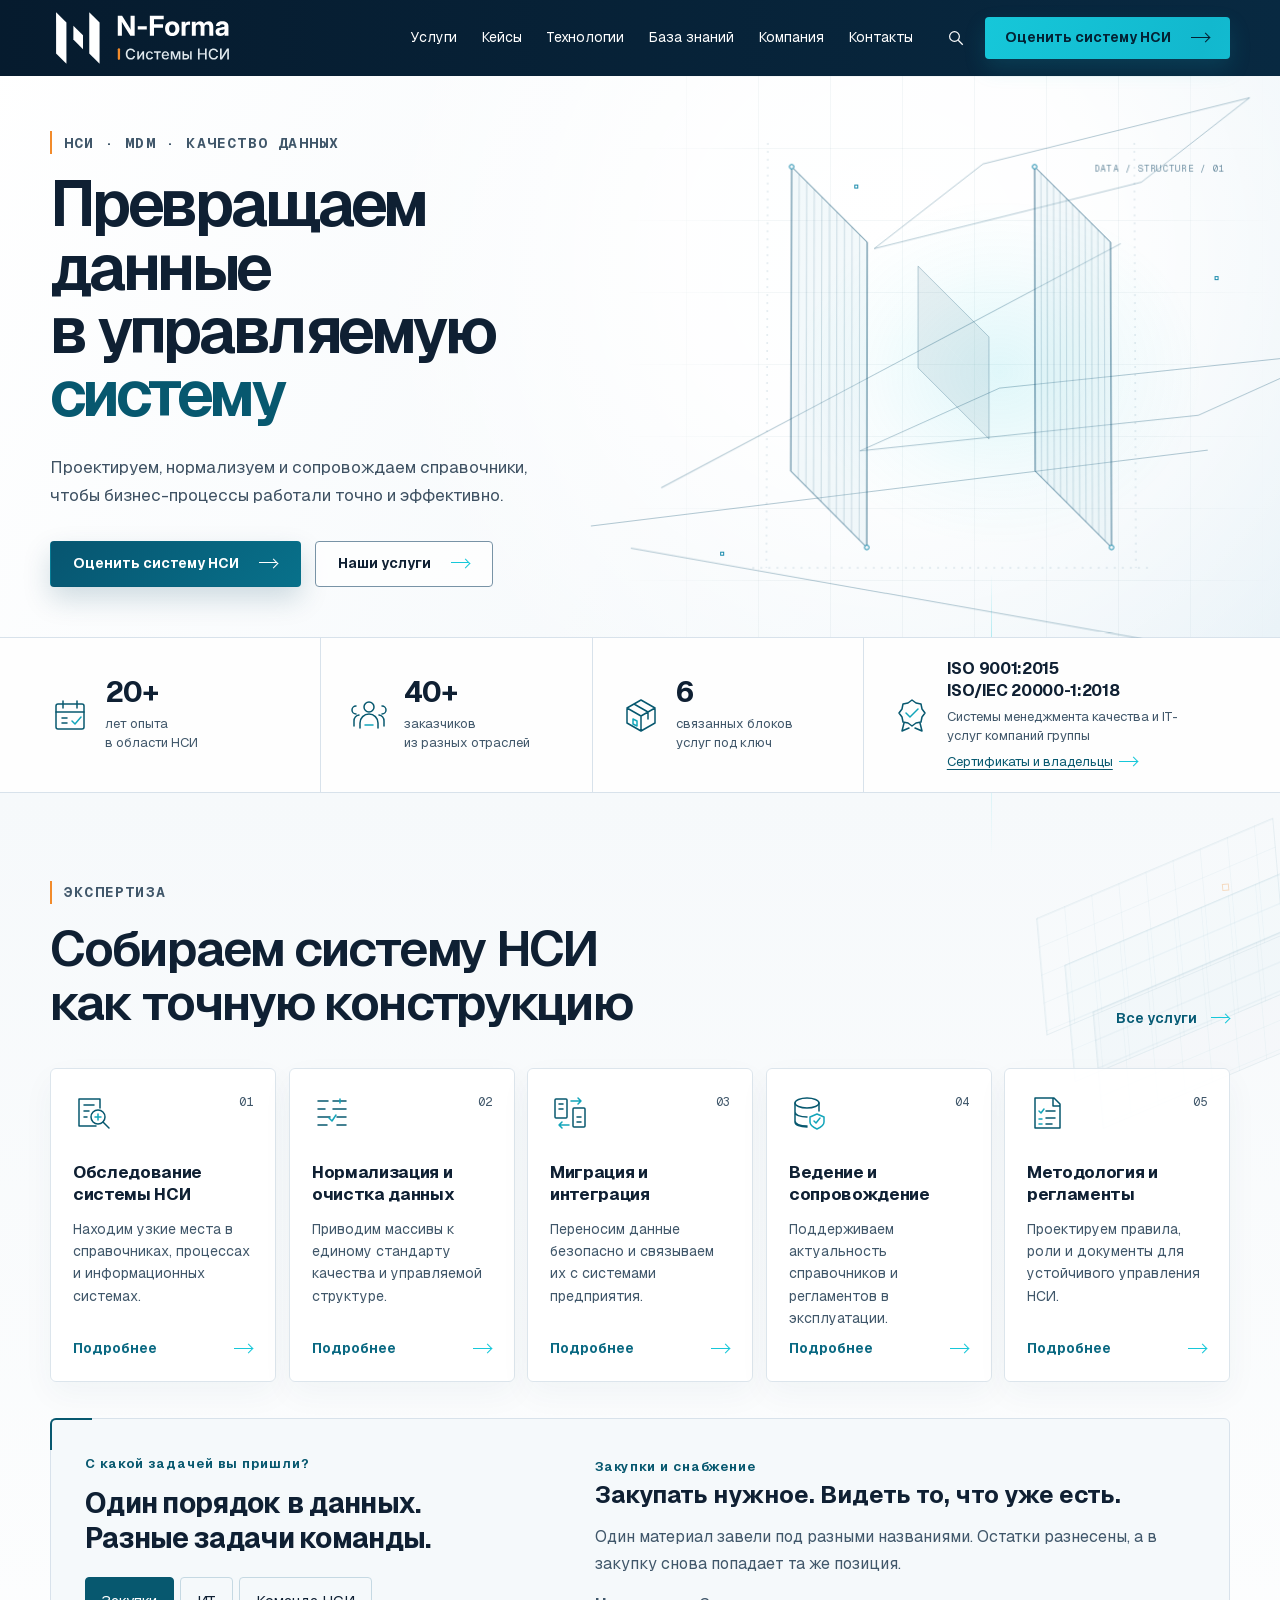
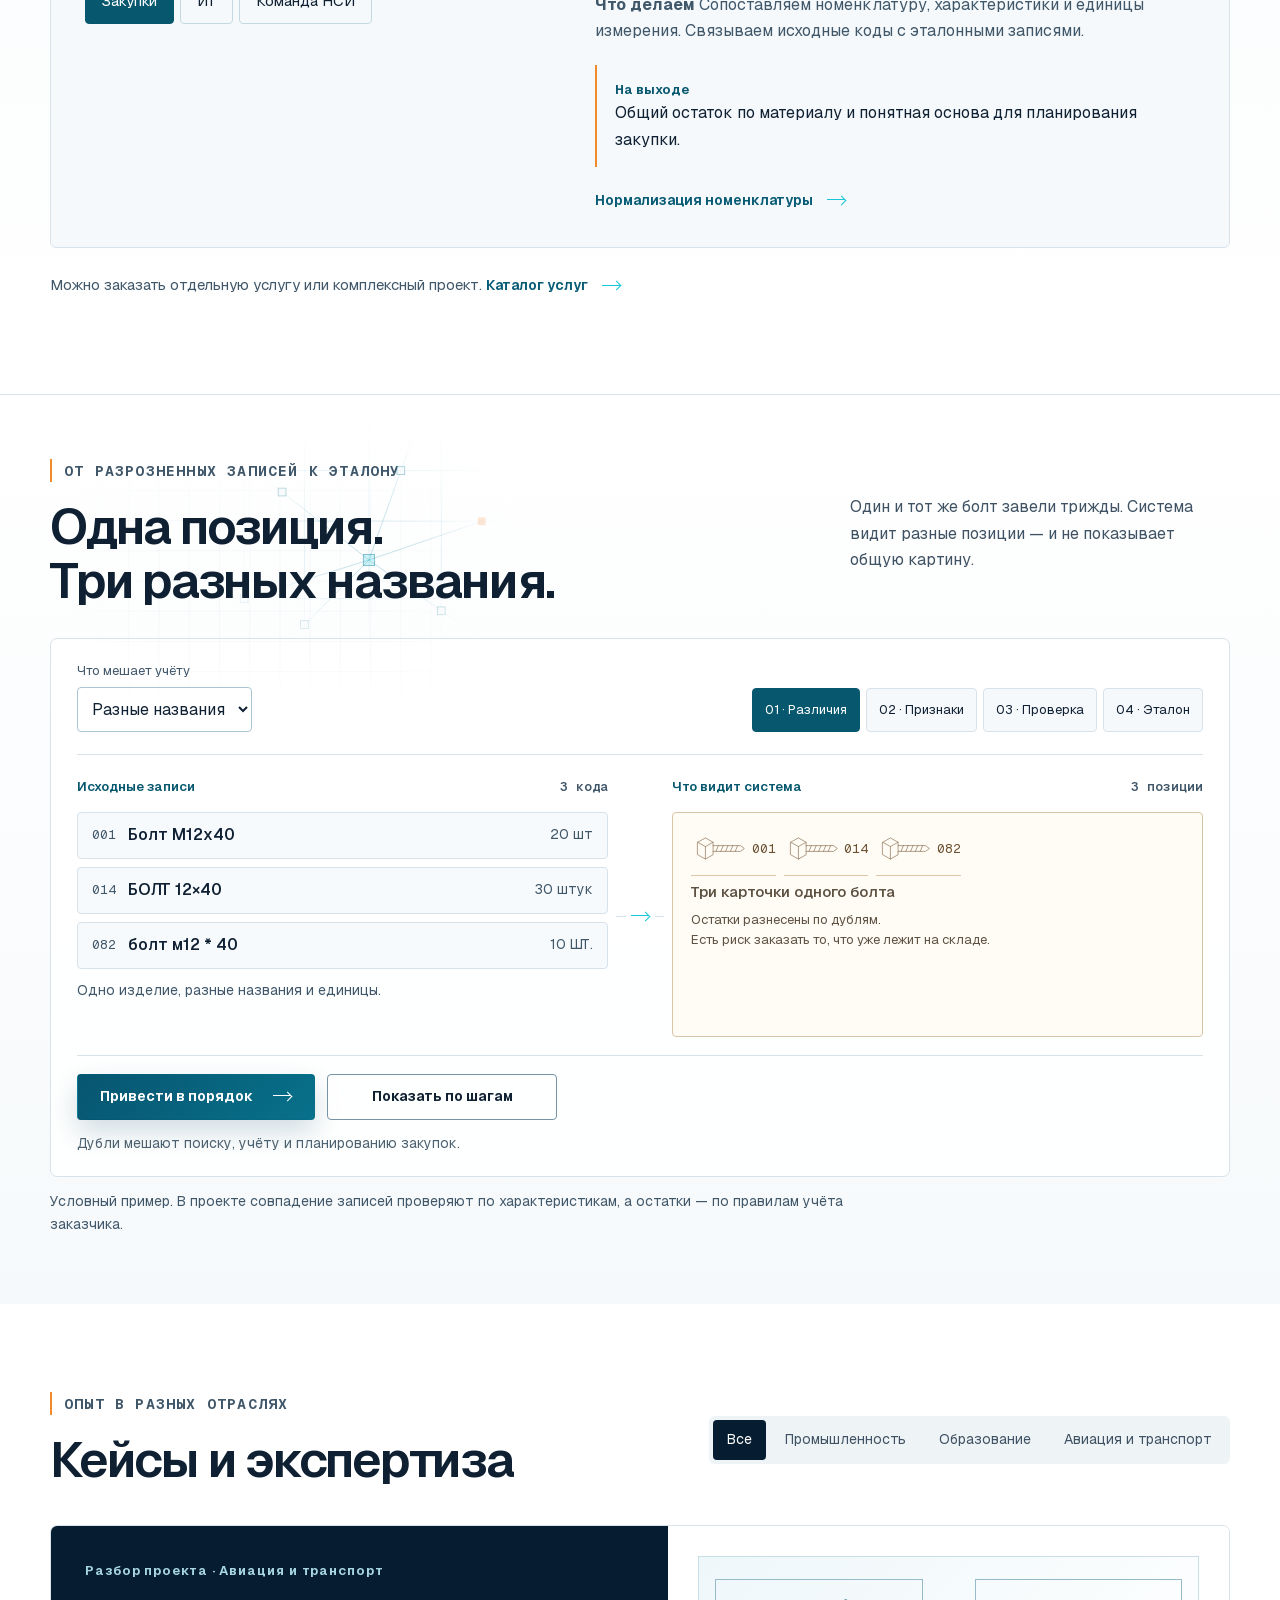
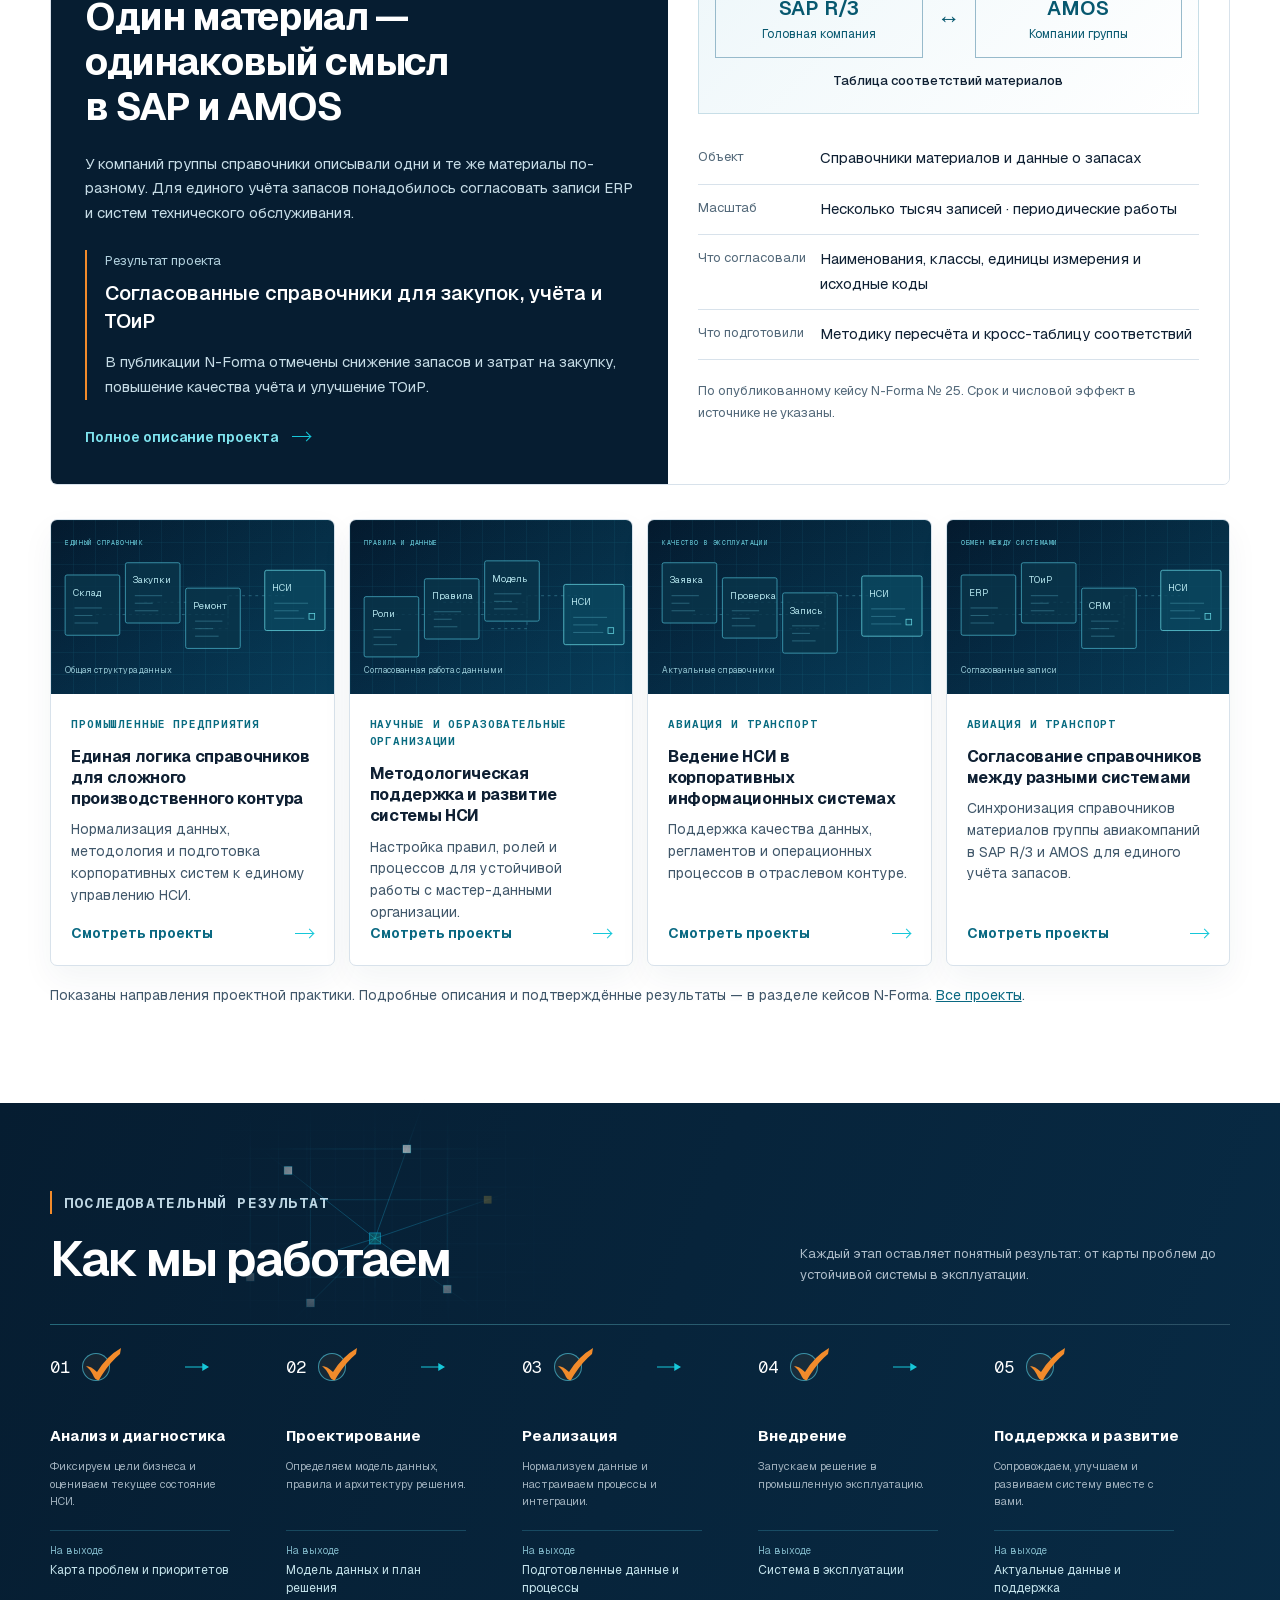
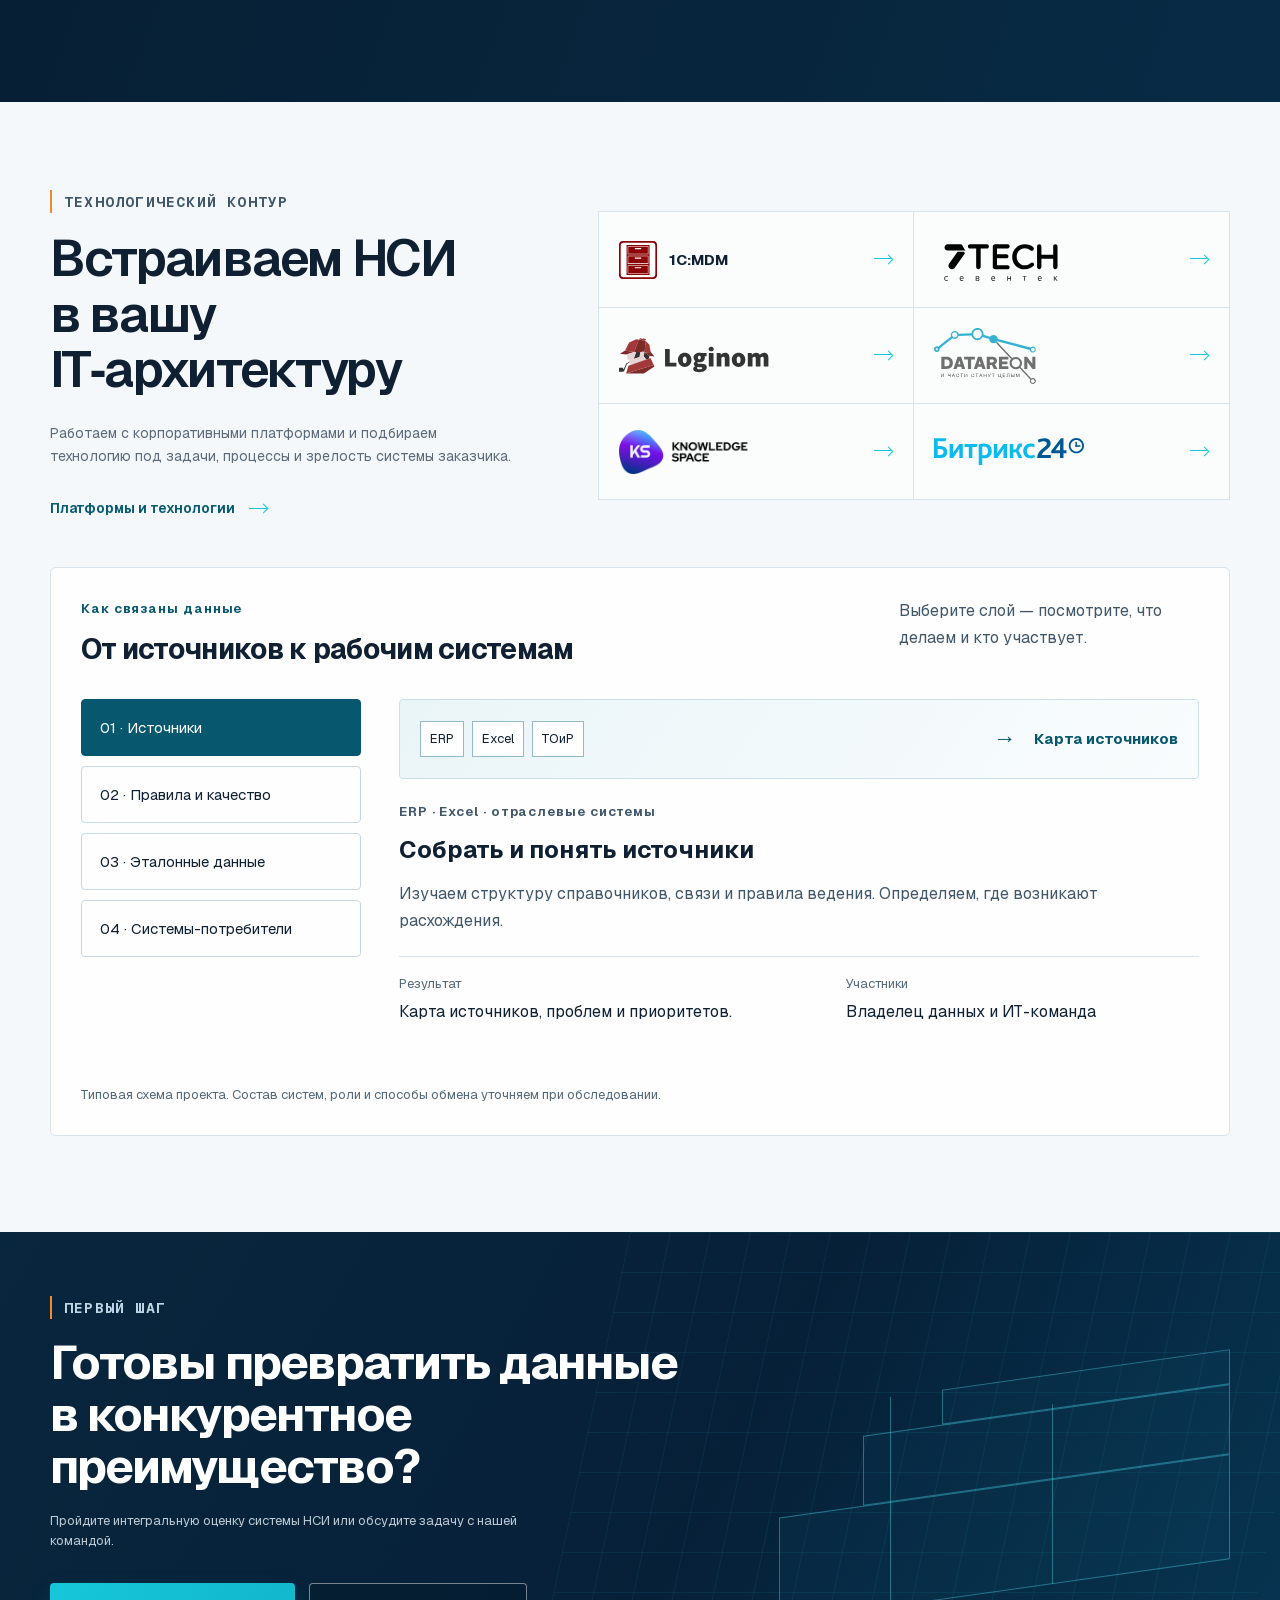
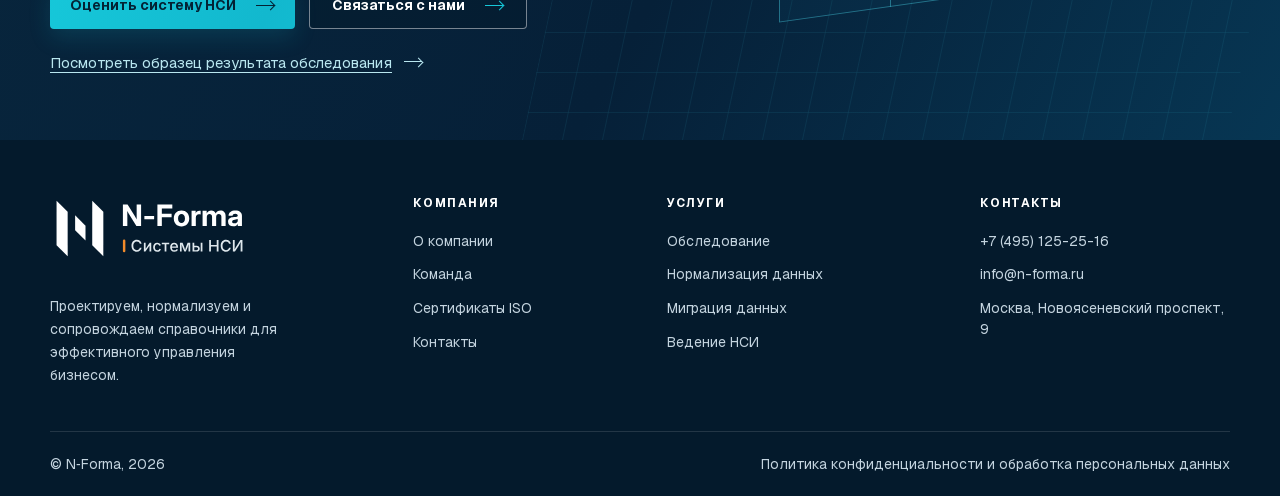
==== commit a6f6e5dd: "Update N-Forma website preview" ====
--- a/index.html
+++ b/index.html
@@ -17,10 +17,10 @@
   <link rel="icon" href="assets/favicon.svg" type="image/svg+xml">
 
 
-  <link rel="stylesheet" href="styles.css"><script src="data.js?v=9a1d4a9c62a0" defer></script><script src="prototype-cases.js?v=9a1d4a9c62a0" defer></script><script src="site-interactions.js?v=9a1d4a9c62a0" defer></script><script src="main.js?v=9a1d4a9c62a0" defer></script>
+  <link rel="stylesheet" href="styles.css"><script src="data.js?v=2ec4bc994bda" defer></script><script src="prototype-cases.js?v=2ec4bc994bda" defer></script><script src="site-interactions.js?v=2ec4bc994bda" defer></script><script src="main.js?v=2ec4bc994bda" defer></script>
 
 
-<link rel="stylesheet" href="arrow-alignment.css"><link rel="stylesheet" href="navigation-state.css"><link rel="stylesheet" href="living-blueprint.css?v=c38be927a0c7"><script src="living-blueprint.js?v=c38be927a0c7" defer></script><link rel="stylesheet" href="site-interactions.css?v=9a1d4a9c62a0"><link rel="stylesheet" href="research-enhancements.css?v=dbfac70f9c89"><script src="research-enhancements.js?v=dbfac70f9c89" defer></script></head>
+<link rel="stylesheet" href="arrow-alignment.css"><link rel="stylesheet" href="navigation-state.css"><link rel="stylesheet" href="living-blueprint.css?v=c38be927a0c7"><script src="living-blueprint.js?v=c38be927a0c7" defer></script><link rel="stylesheet" href="site-interactions.css?v=2ec4bc994bda"><link rel="stylesheet" href="research-enhancements.css?v=dbfac70f9c89"><script src="research-enhancements.js?v=dbfac70f9c89" defer></script></head>
 
 
 <body data-page="home">
--- a/site-interactions.css
+++ b/site-interactions.css
@@ -10,7 +10,7 @@
 }
 :is(.normalization-section .section-heading h2,.process-section .section-heading h2)::before {
   width:min(700px,100%); height:clamp(230px,calc(100% + 110px),360px);
-  translate:0 var(--heading-grid-y,0px);
+  translate:var(--heading-grid-x,0px) var(--heading-grid-y,0px);
   transform:translateY(-42%); background:url("./heading-network-grid.svg") center / 100% 100% no-repeat;
 }
 :is(.normalization-section .section-heading h2,.process-section .section-heading h2)::after {
@@ -18,14 +18,14 @@
   translate:var(--heading-figure-x,0px) var(--heading-figure-y,0px);
   transform:translateY(-46%); background:url("./heading-network-large.svg") calc(100% + var(--heading-figure-growth-x,0px)) var(--heading-figure-anchor-y,center) / min(var(--heading-figure-size,330px),100%) auto no-repeat;
 }
-.process-section h2 { --heading-figure-x:24px; --heading-figure-y:-56px; --heading-grid-y:-48px; }
-.normalization-section h2 { --heading-figure-y:-48px; --heading-grid-y:-16px; --heading-figure-size:370px; --heading-figure-growth-x:40px; --heading-figure-anchor-y:4px; }
+.process-section h2 { --heading-figure-x:0px; --heading-figure-y:-126px; --heading-grid-y:-118px; }
+.normalization-section h2 { --heading-figure-y:-17px; --heading-grid-y:15px; --heading-grid-x:-37px; --heading-figure-size:370px; --heading-figure-growth-x:3px; --heading-figure-anchor-y:4px; }
 .partners-section .network-field { display:none; }
 .process-section h2::before,.process-section h2::after { filter:brightness(1.5); }
 .process-section .section-heading h2::before,
 .process-section .section-heading h2::after {
   left:auto;
-  right:calc(132px - clamp(120px,calc(35vw - 210px),240px));
+  right:calc(1.48em - 188px);
   width:370px;
   --heading-figure-x:0px;
 }
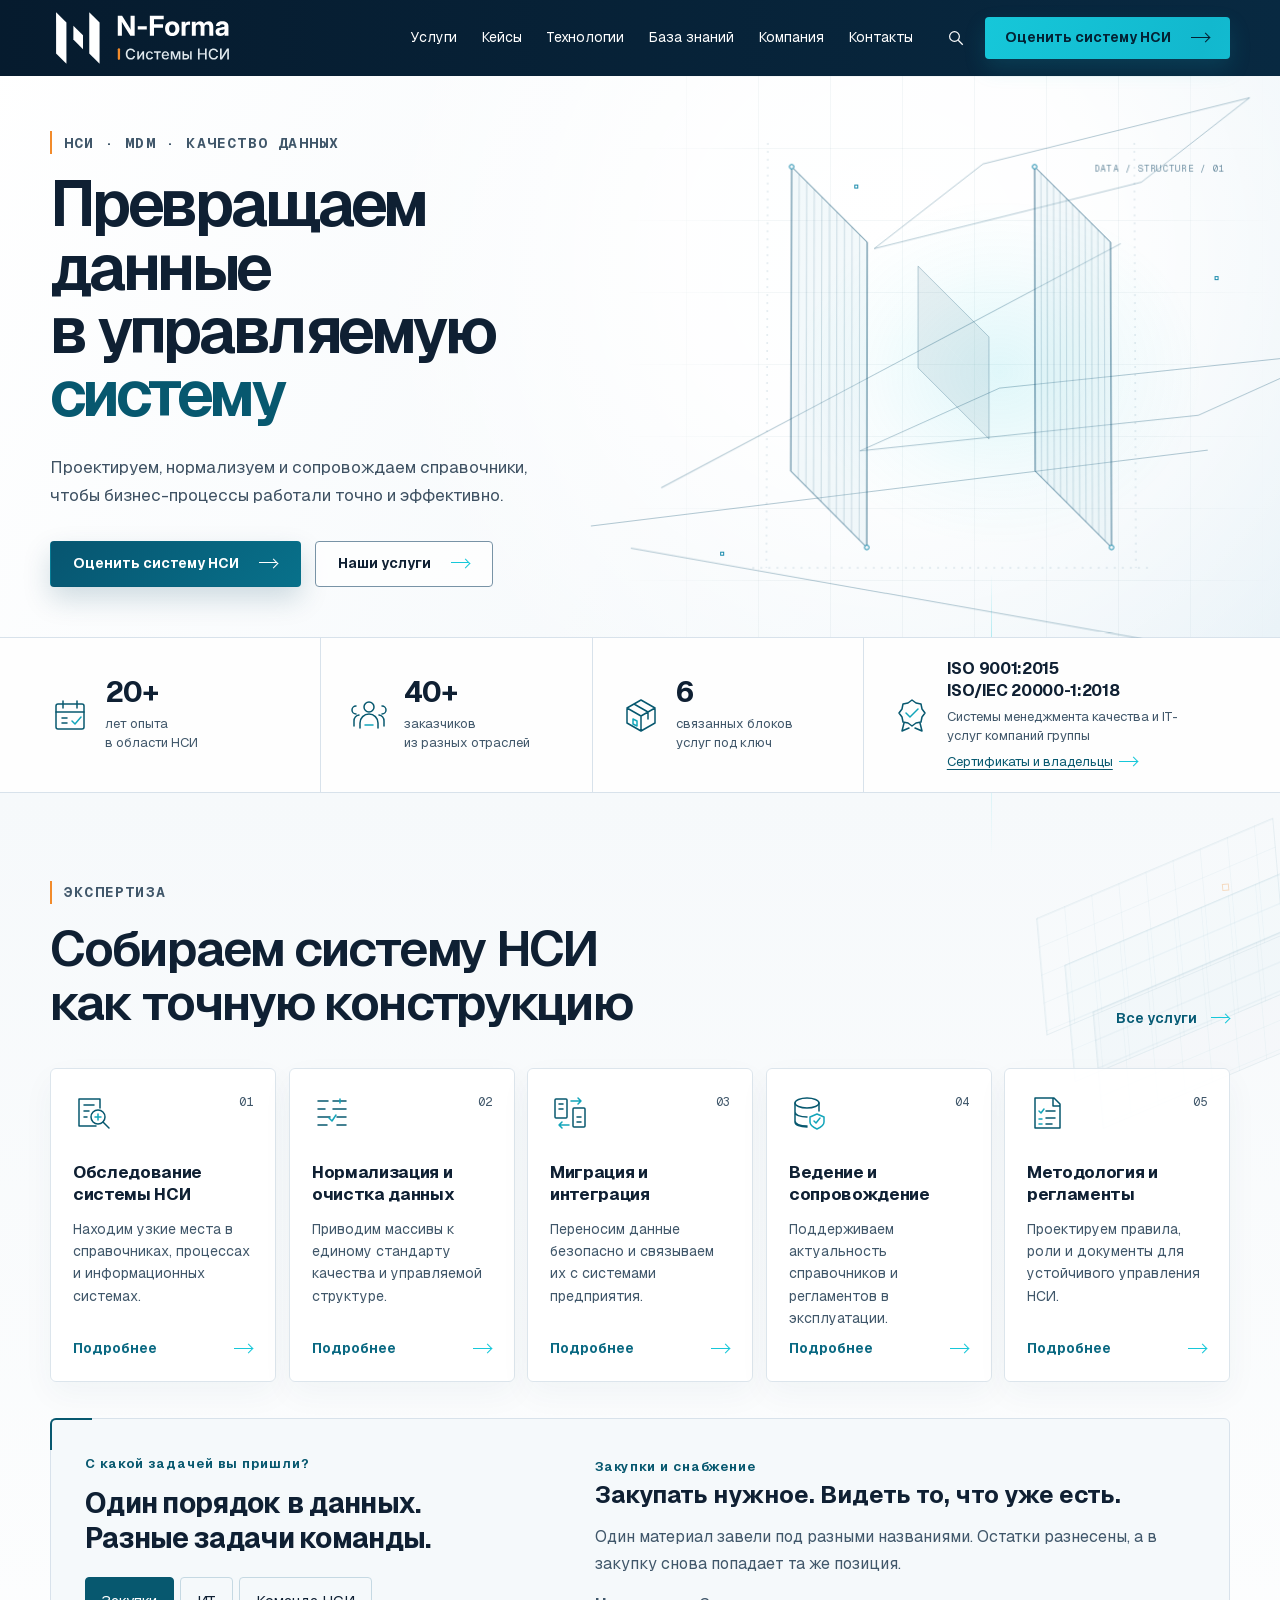
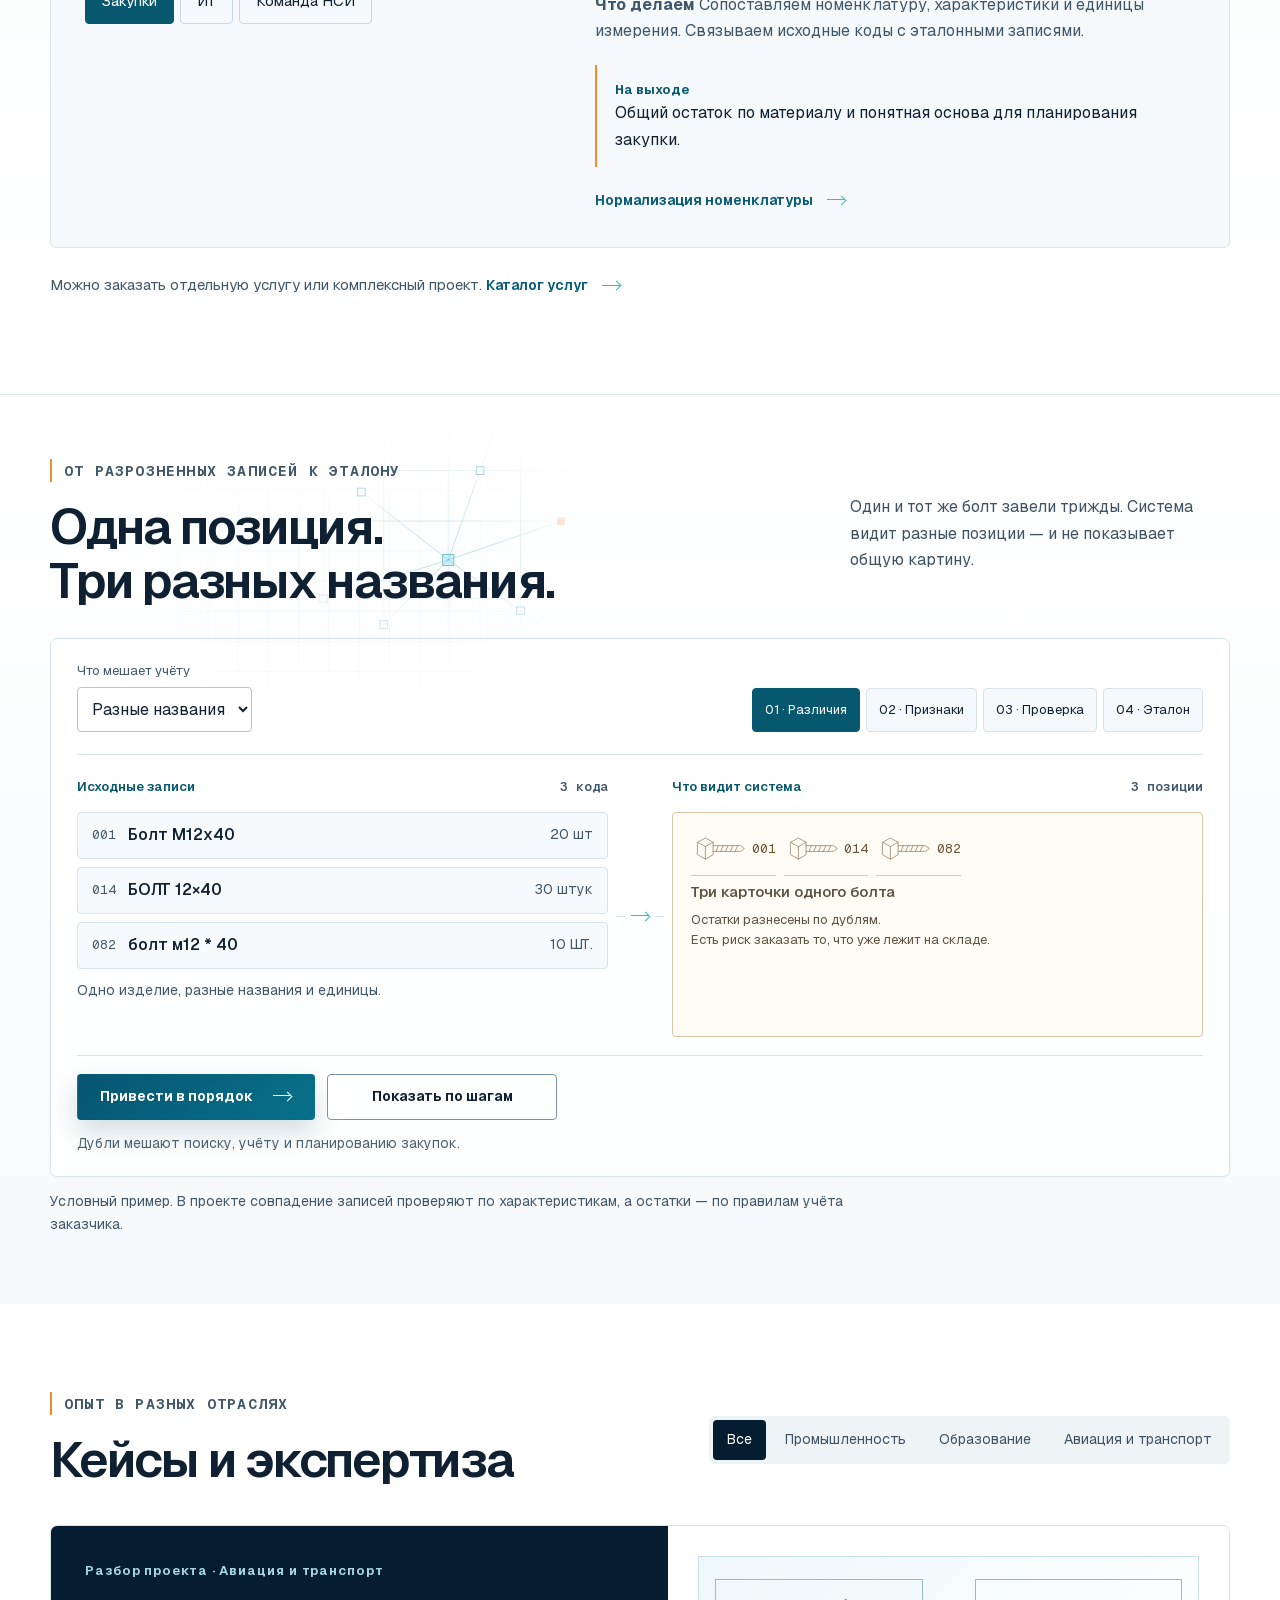
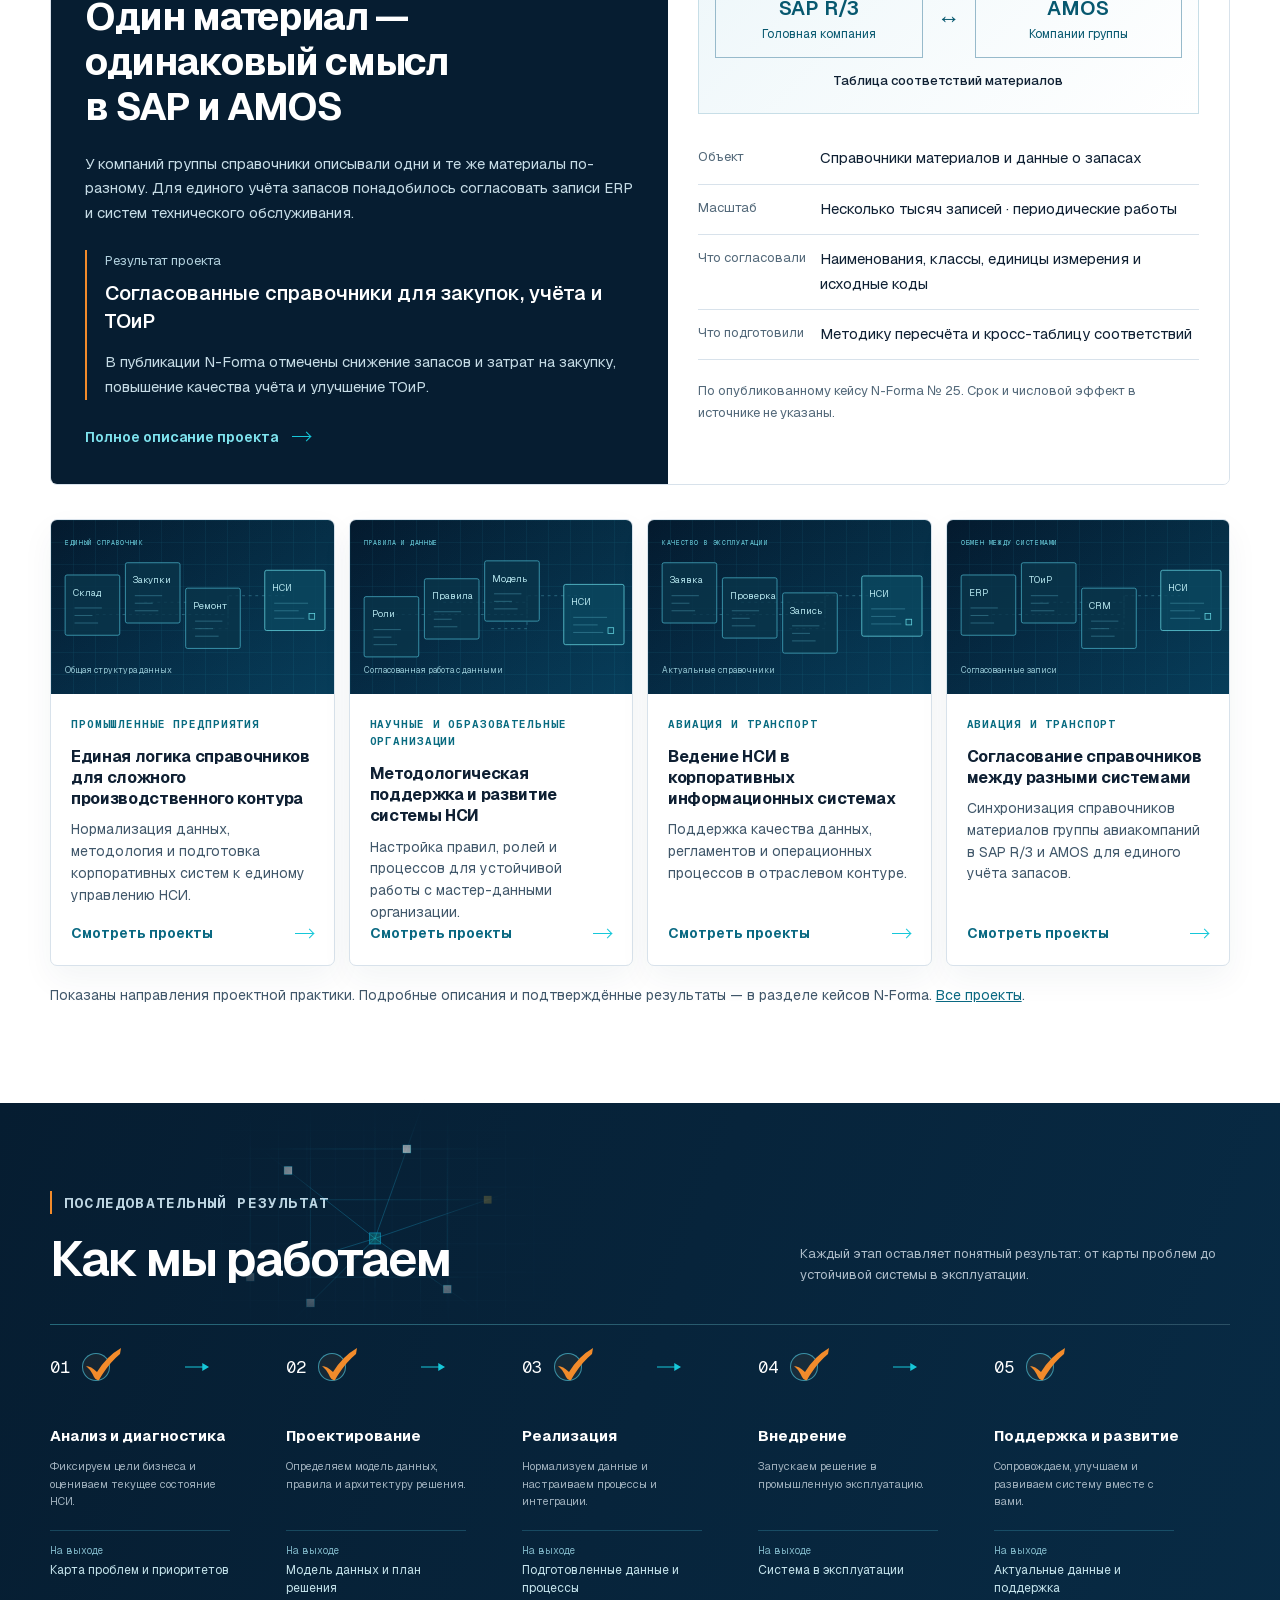
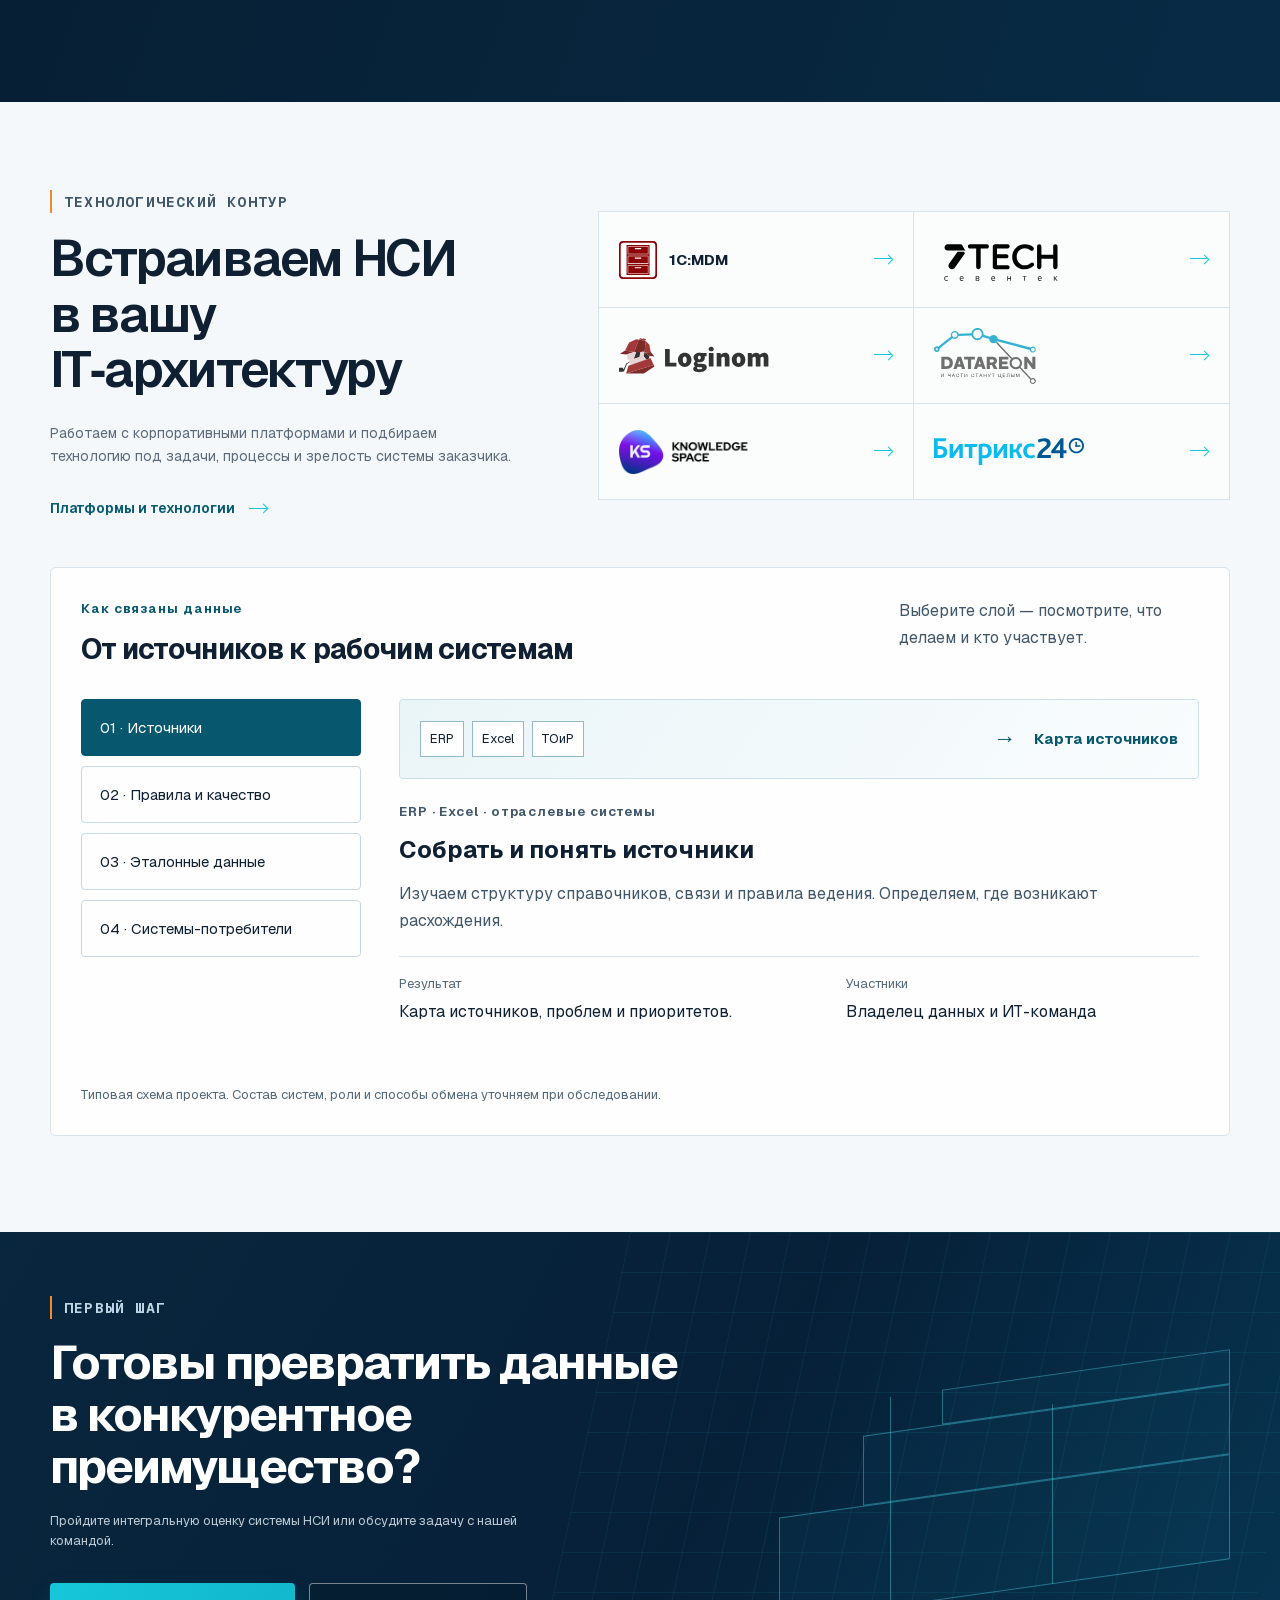
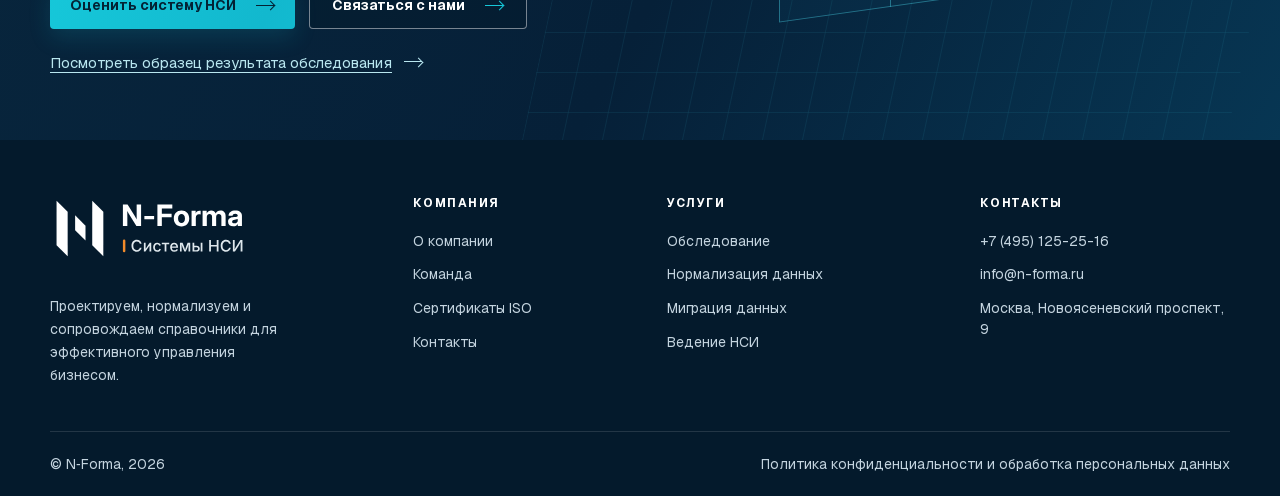
==== commit 9d77aae6: "Update N-Forma website preview" ====
--- a/index.html
+++ b/index.html
@@ -17,10 +17,10 @@
   <link rel="icon" href="assets/favicon.svg" type="image/svg+xml">
 
 
-  <link rel="stylesheet" href="styles.css"><script src="data.js?v=2ec4bc994bda" defer></script><script src="prototype-cases.js?v=2ec4bc994bda" defer></script><script src="site-interactions.js?v=2ec4bc994bda" defer></script><script src="main.js?v=2ec4bc994bda" defer></script>
+  <link rel="stylesheet" href="styles.css"><script src="data.js?v=df709feb97b0" defer></script><script src="prototype-cases.js?v=df709feb97b0" defer></script><script src="site-interactions.js?v=df709feb97b0" defer></script><script src="main.js?v=df709feb97b0" defer></script>
 
 
-<link rel="stylesheet" href="arrow-alignment.css"><link rel="stylesheet" href="navigation-state.css"><link rel="stylesheet" href="living-blueprint.css?v=c38be927a0c7"><script src="living-blueprint.js?v=c38be927a0c7" defer></script><link rel="stylesheet" href="site-interactions.css?v=2ec4bc994bda"><link rel="stylesheet" href="research-enhancements.css?v=dbfac70f9c89"><script src="research-enhancements.js?v=dbfac70f9c89" defer></script></head>
+<link rel="stylesheet" href="arrow-alignment.css"><link rel="stylesheet" href="navigation-state.css"><link rel="stylesheet" href="living-blueprint.css?v=c38be927a0c7"><script src="living-blueprint.js?v=c38be927a0c7" defer></script><link rel="stylesheet" href="site-interactions.css?v=df709feb97b0"><link rel="stylesheet" href="research-enhancements.css?v=dbfac70f9c89"><script src="research-enhancements.js?v=dbfac70f9c89" defer></script></head>
 
 
 <body data-page="home">
--- a/site-interactions.css
+++ b/site-interactions.css
@@ -19,7 +19,7 @@
   transform:translateY(-46%); background:url("./heading-network-large.svg") calc(100% + var(--heading-figure-growth-x,0px)) var(--heading-figure-anchor-y,center) / min(var(--heading-figure-size,330px),100%) auto no-repeat;
 }
 .process-section h2 { --heading-figure-x:0px; --heading-figure-y:-126px; --heading-grid-y:-118px; }
-.normalization-section h2 { --heading-figure-y:-17px; --heading-grid-y:15px; --heading-grid-x:-37px; --heading-figure-size:370px; --heading-figure-growth-x:3px; --heading-figure-anchor-y:4px; }
+.normalization-section h2 { --heading-figure-x:79.25px; --heading-figure-y:-17px; --heading-grid-y:15px; --heading-grid-x:42.25px; --heading-figure-size:370px; --heading-figure-growth-x:3px; --heading-figure-anchor-y:4px; }
 .partners-section .network-field { display:none; }
 .process-section h2::before,.process-section h2::after { filter:brightness(1.5); }
 .process-section .section-heading h2::before,
